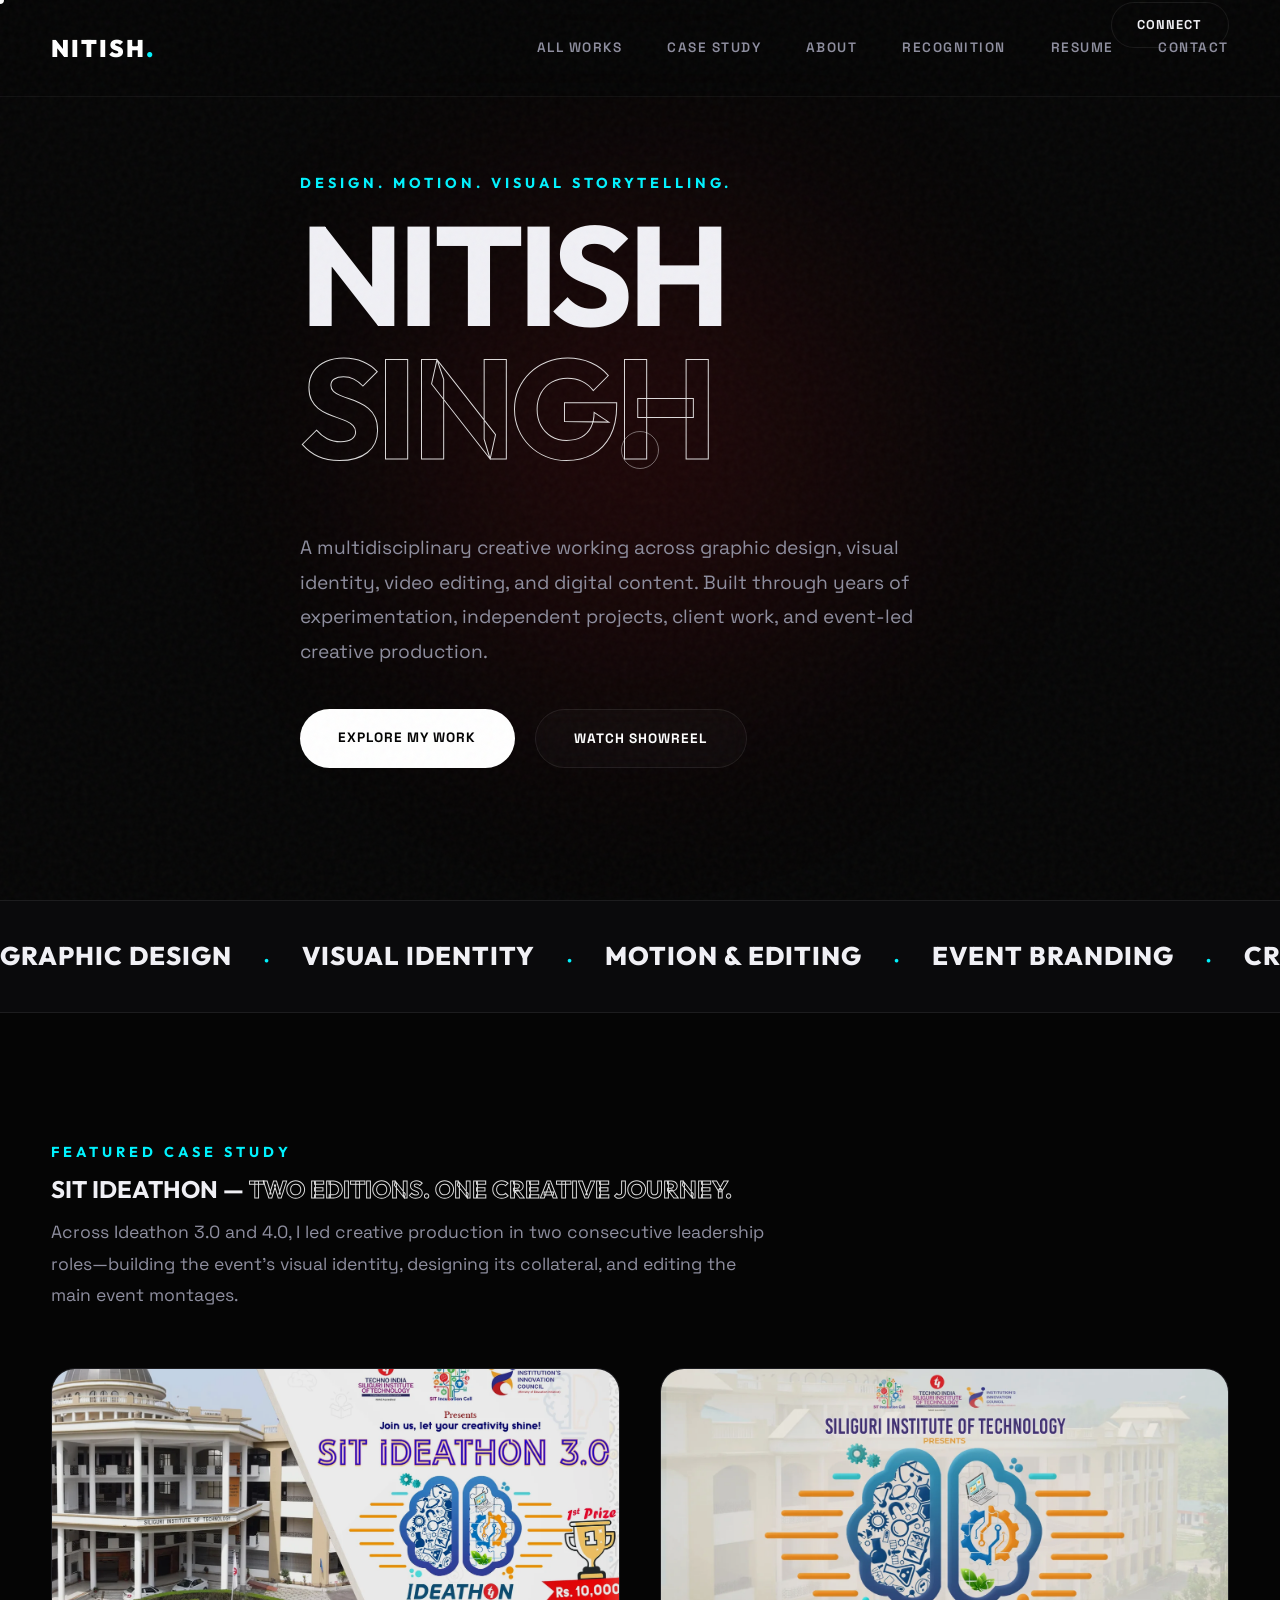
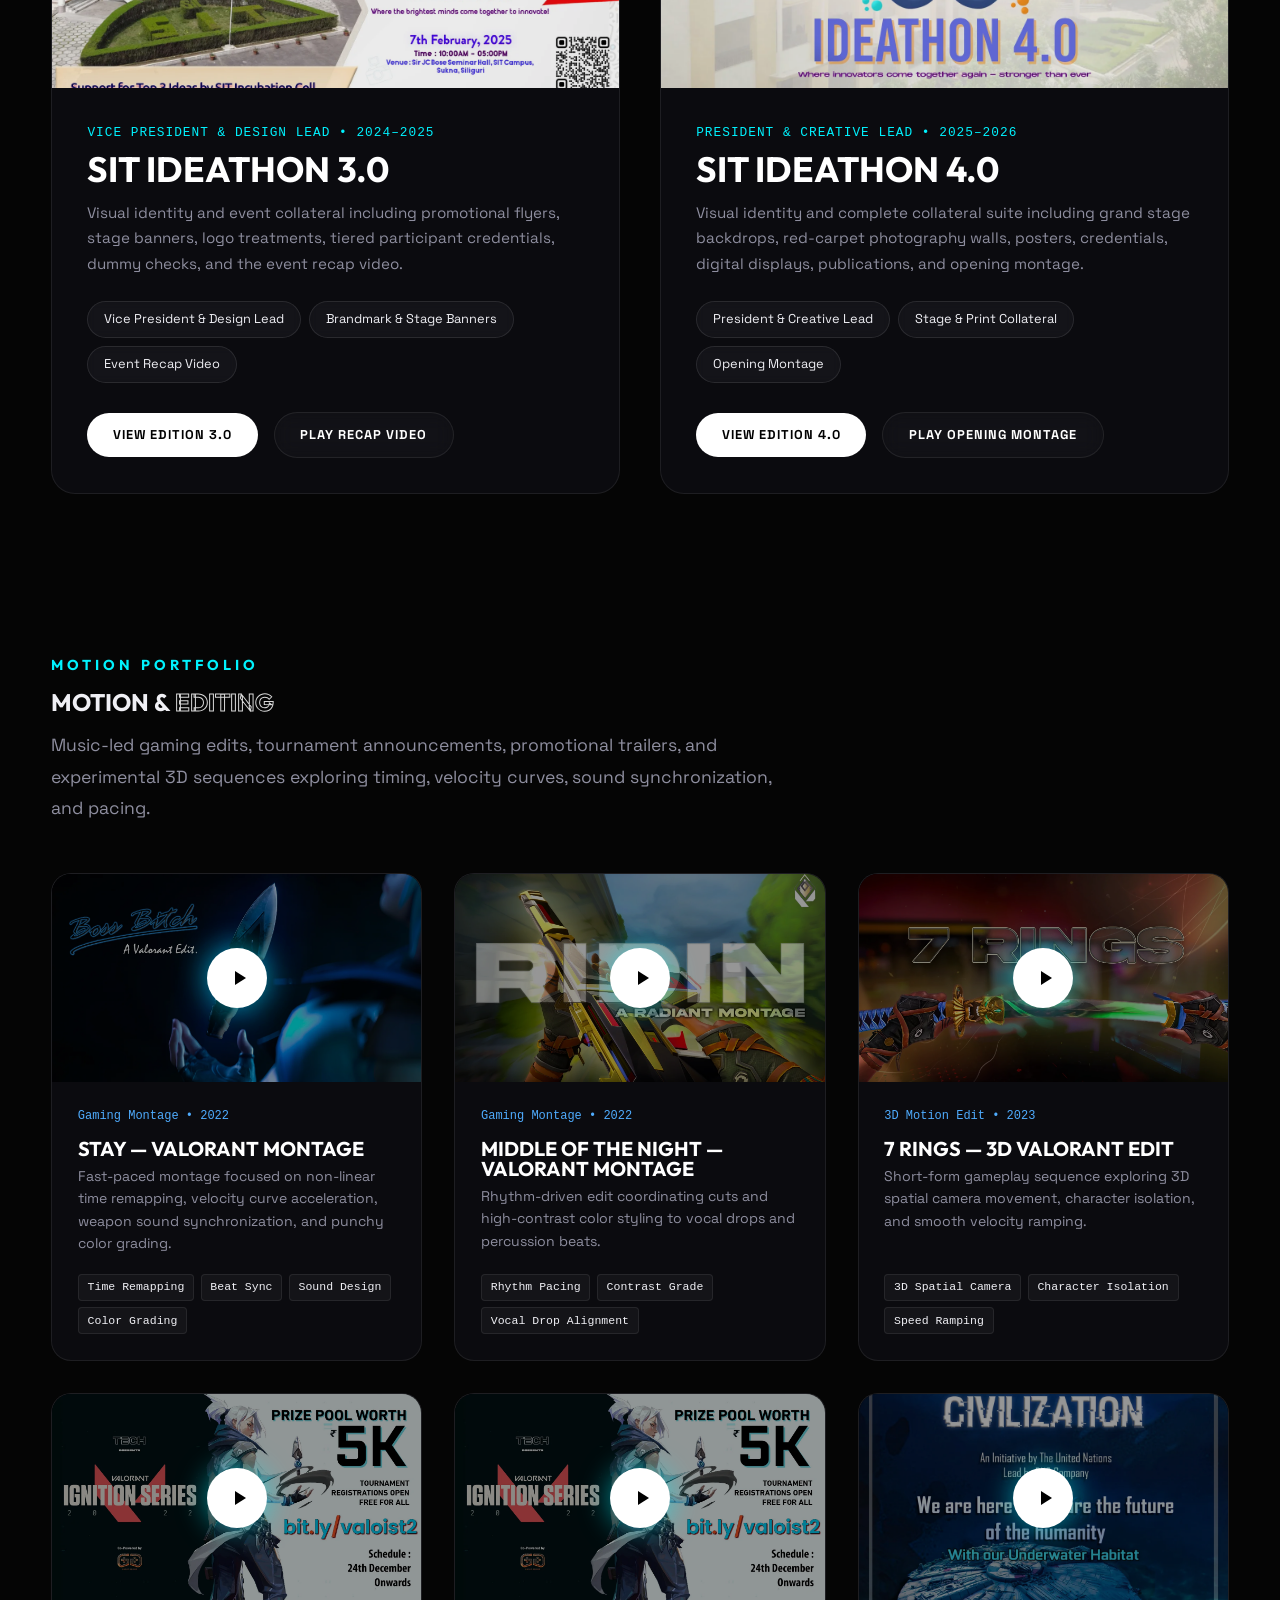
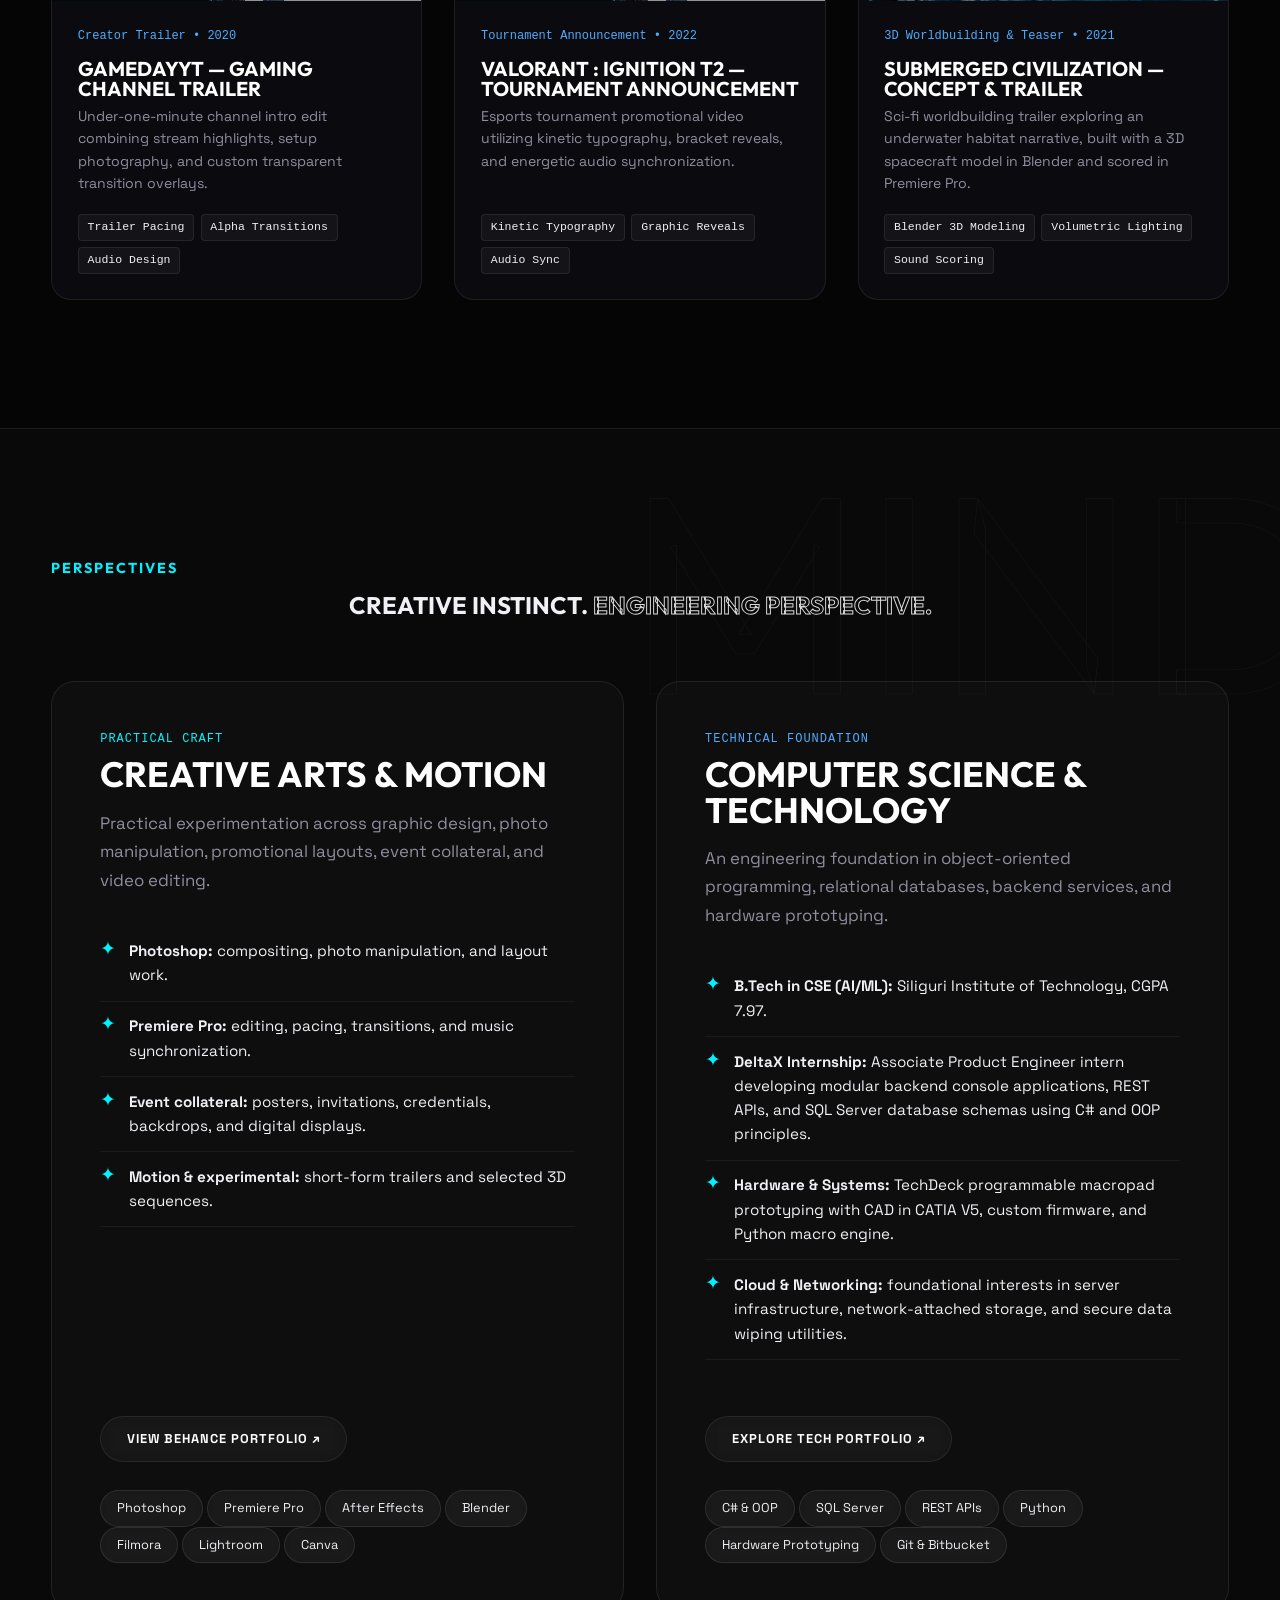
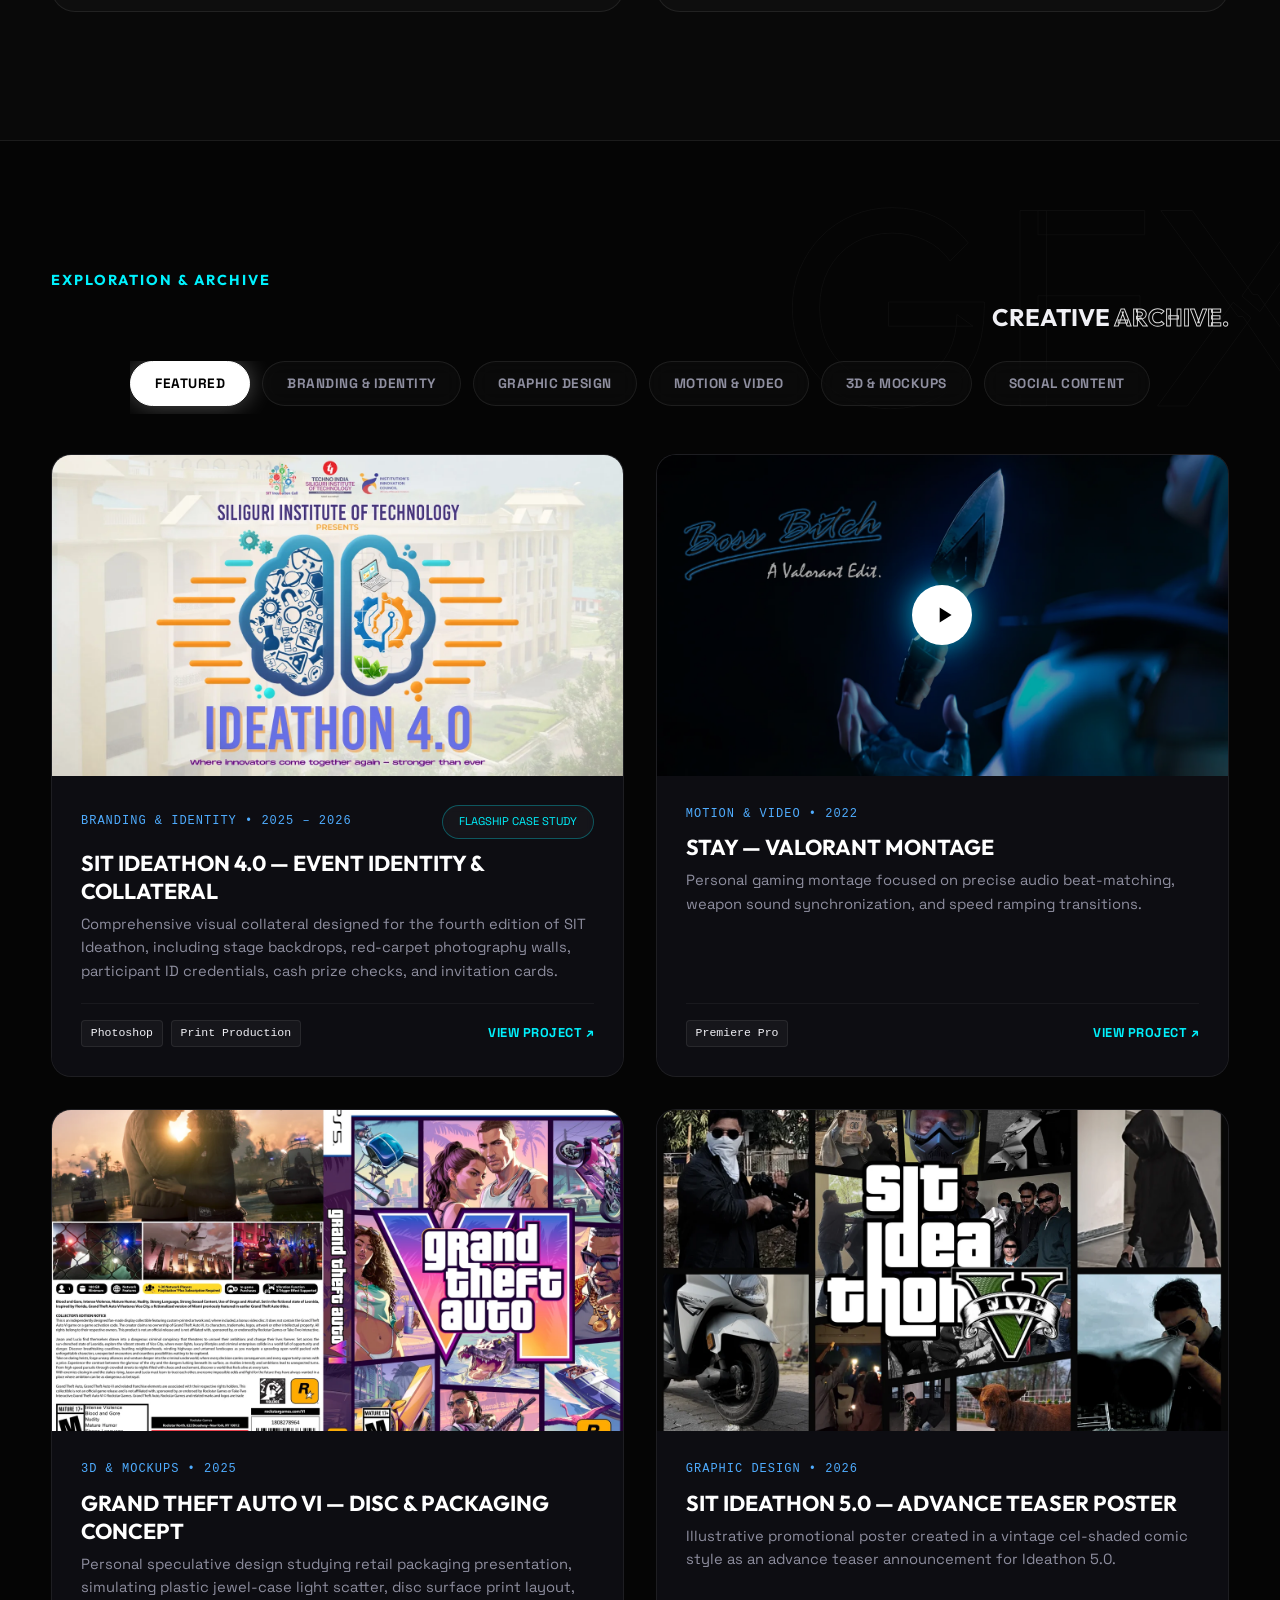
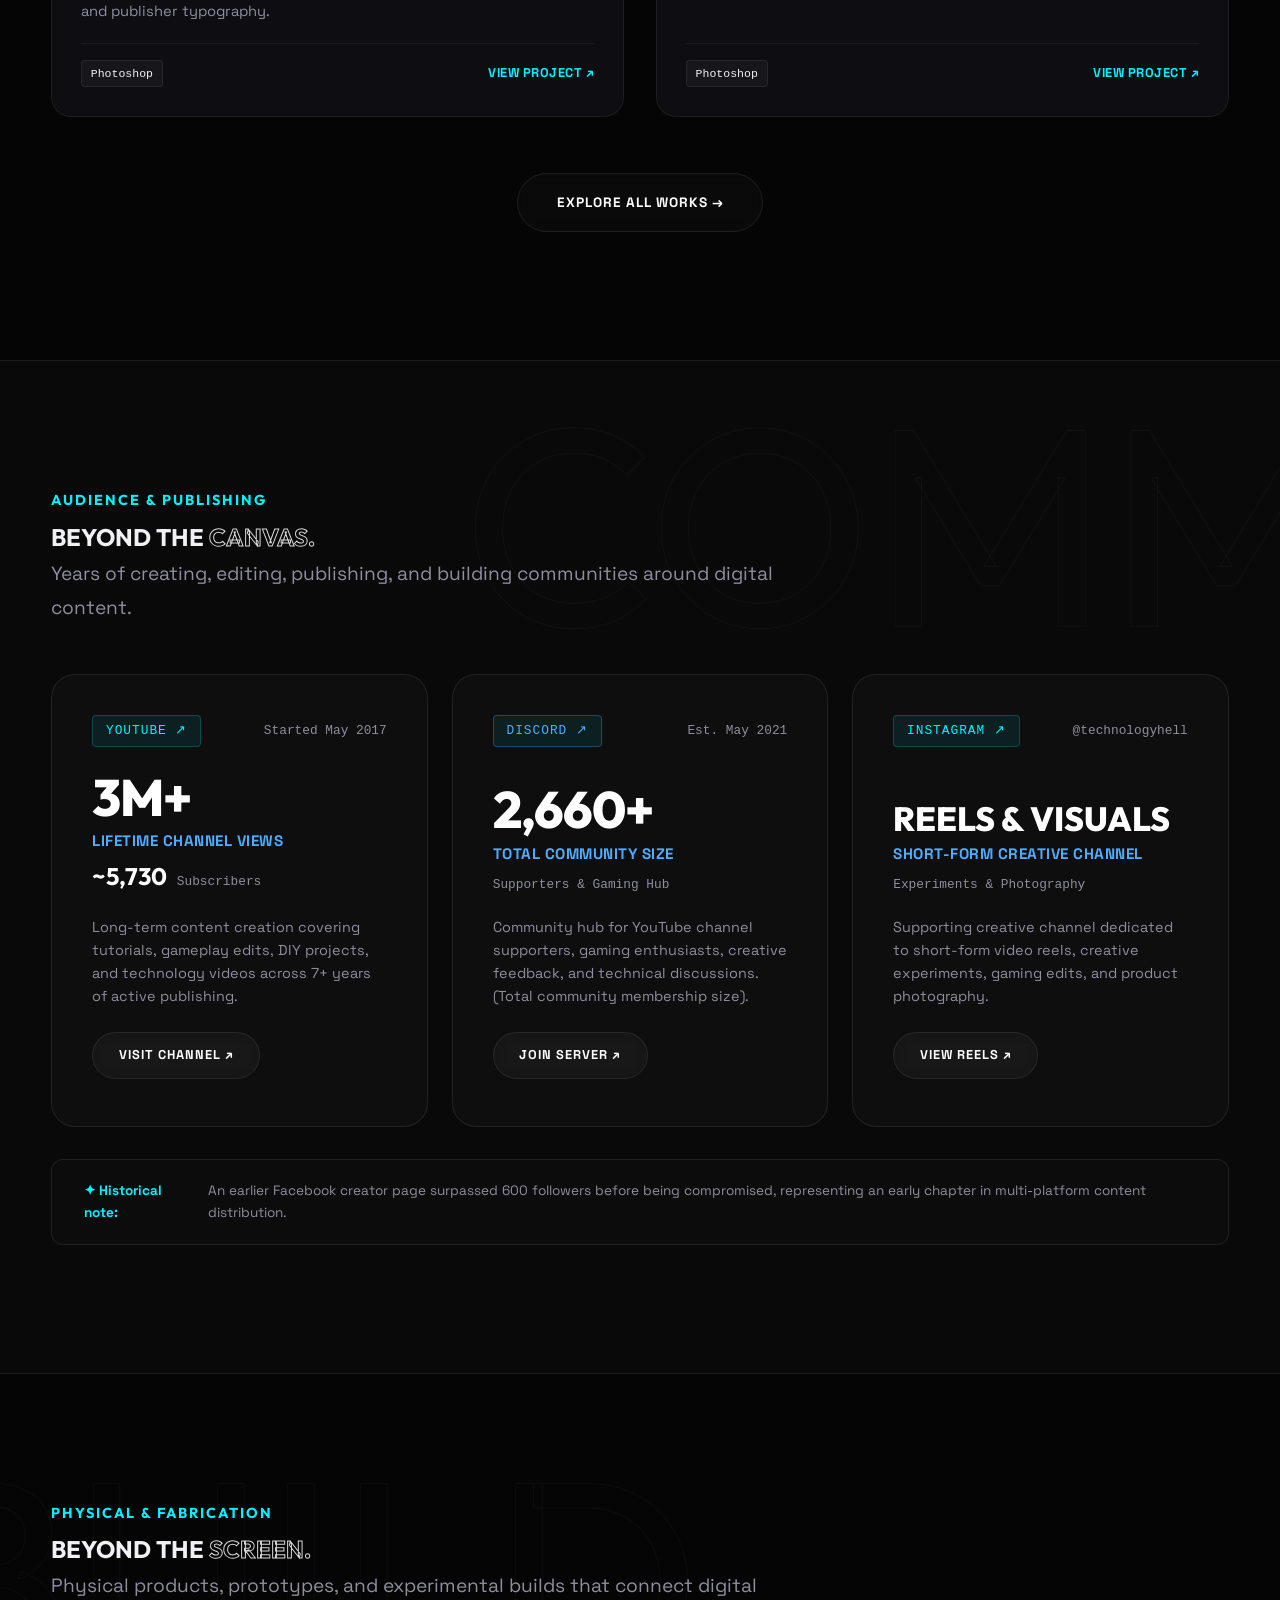
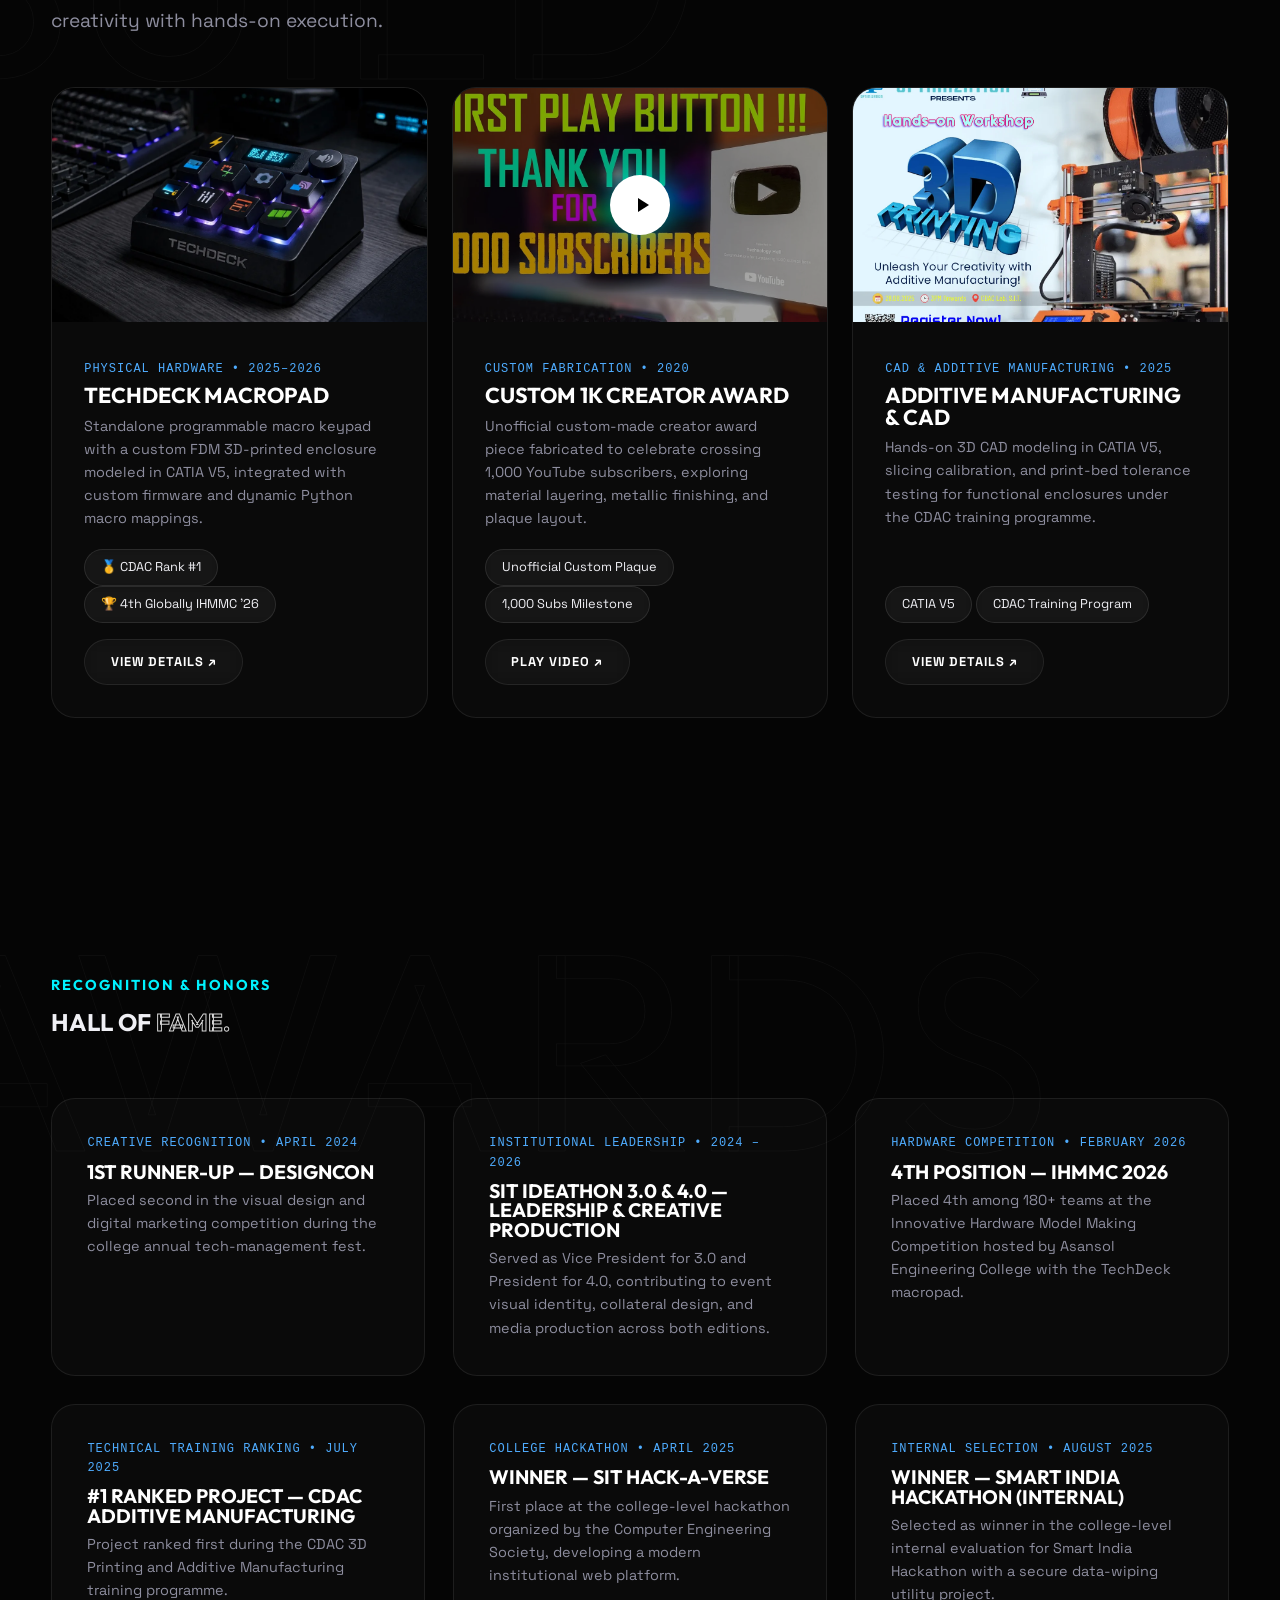
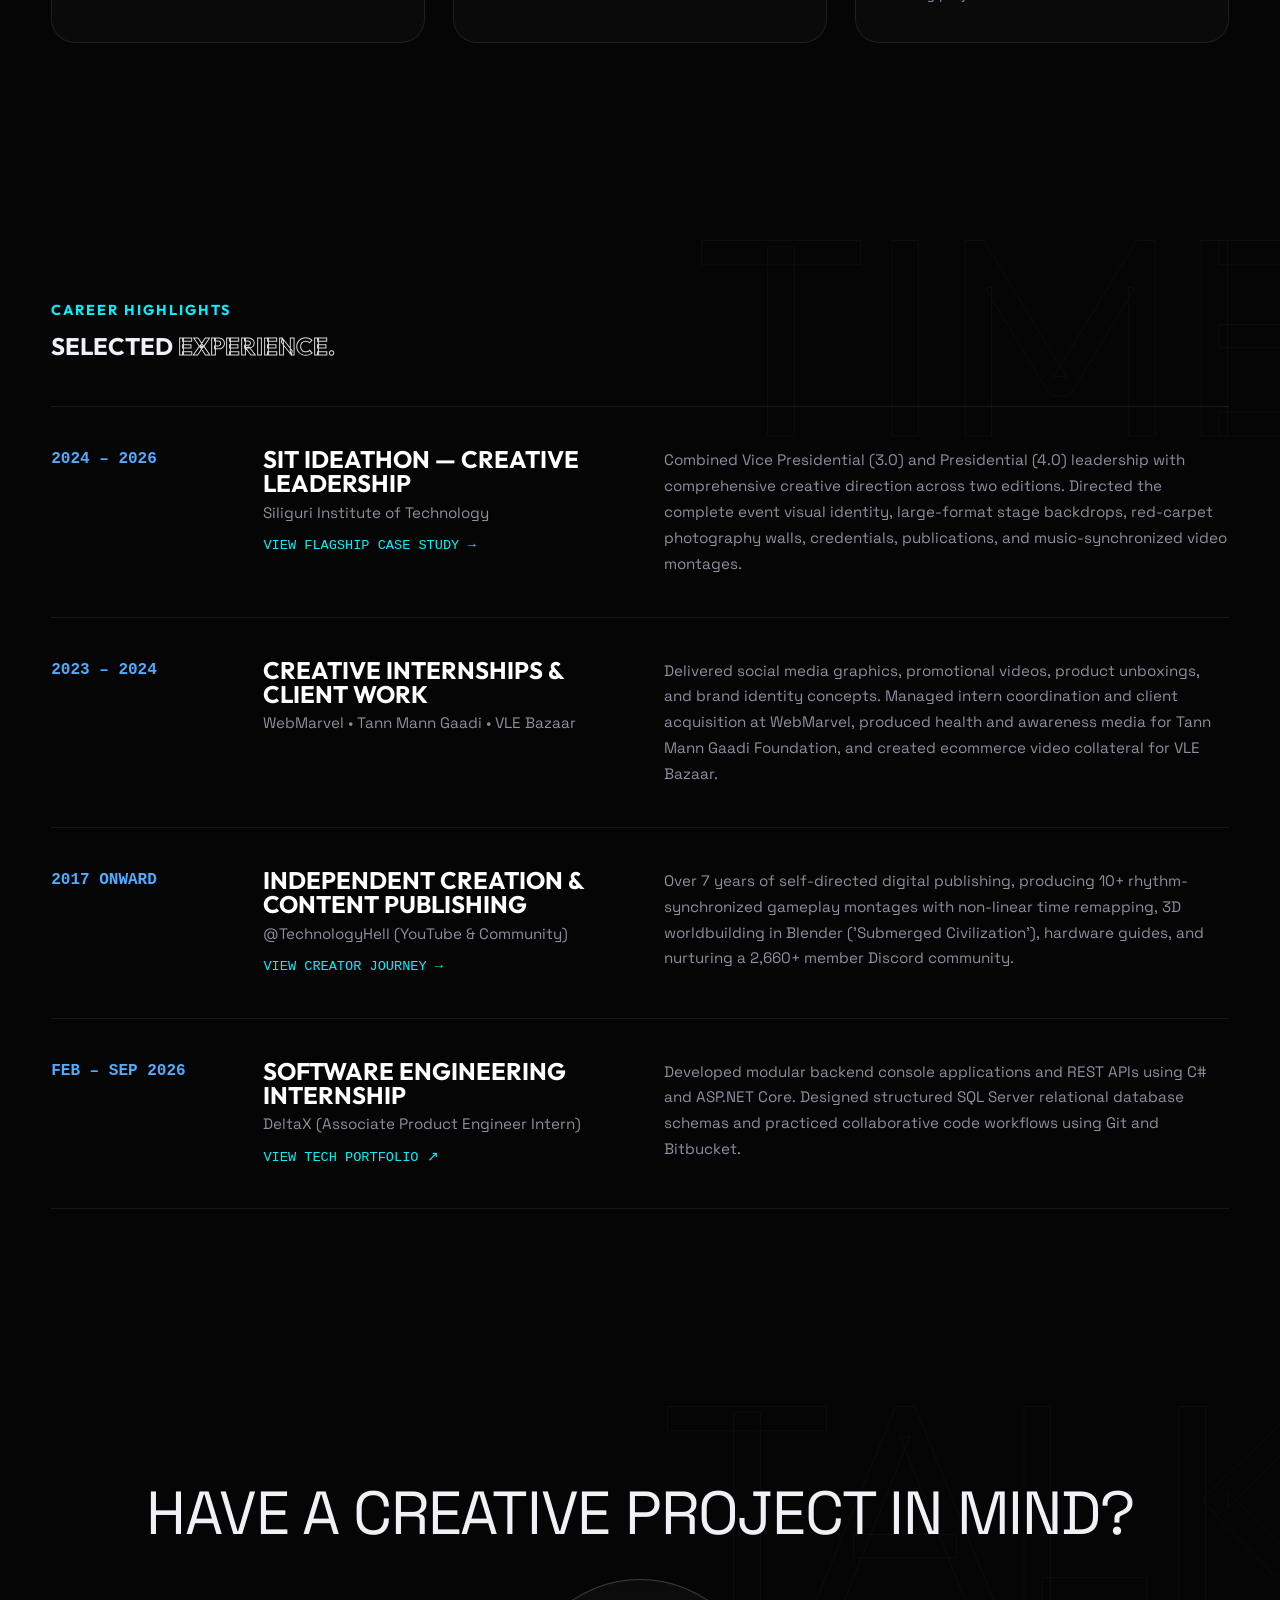
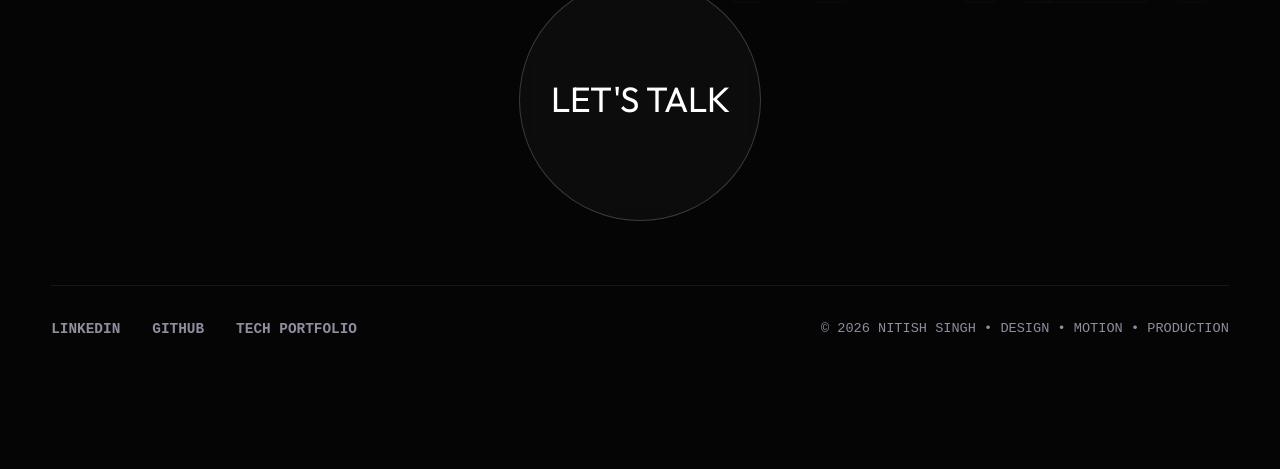
==== index.html @ 94b63912 "Revision 3.2" ====
<!DOCTYPE html>
<html lang="en">

<head>
    <meta charset="UTF-8">
    <meta name="viewport" content="width=device-width, initial-scale=1.0">
    <title>Nitish Singh | Creative Designer & Motion Artist</title>

    <!-- Favicon -->
    <link rel="icon" type="image/svg+xml" href="data:image/svg+xml,<svg xmlns='http://www.w3.org/2000/svg' viewBox='0 0 100 100'><rect width='100' height='100' rx='20' fill='%23050505'/><path d='M30 70V30L55 55V30H70V70L45 45V70H30Z' fill='%2300f2fe'/></svg>">
    <meta name="description" content="Portfolio of Nitish Singh — A multidisciplinary creative working across graphic design, visual identity, motion and video editing, with a background in Computer Science & AI/ML.">

    <!-- Google Fonts: Outfit & Space Grotesk -->
    <link rel="preconnect" href="https://fonts.googleapis.com">
    <link rel="preconnect" href="https://fonts.gstatic.com" crossorigin>
    <link href="https://fonts.googleapis.com/css2?family=Outfit:wght@300;400;600;800;900&family=Space+Grotesk:wght@500;700&display=swap" rel="stylesheet">

    <!-- Main Stylesheet -->
    <link rel="stylesheet" href="style.css">
</head>

<body>

    <!-- Dynamic Background Glow & Custom Cursor -->
    <div id="bg-glow"></div>
    <div id="cursor"></div>
    <div id="cursor-follower"></div>

    <!-- Navigation (5 Core Destinations) -->
    <header class="navbar">
        <div class="nav-container">
            <a href="index.html" class="logo magnetic" data-magnetic-strength="10">NITISH<span class="dot">.</span></a>
            
            <nav class="desktop-nav">
                <ul class="nav-links">
                    <li><a href="works.html" class="hover-blur nav-item">All Works</a></li>
                    <li><a href="#work" class="hover-blur nav-item" data-section="work">Case Study</a></li>
                    <li><a href="#about" class="hover-blur nav-item" data-section="about">About</a></li>
                    <li><a href="#recognition" class="hover-blur nav-item" data-section="recognition">Recognition</a></li>
                    <li><a href="assets/Nitish_Singh_Creative_Resume.pdf" target="_blank" class="hover-blur nav-item">Resume</a></li>
                    <li><a href="#contact" class="hover-blur nav-item" data-section="contact">Contact</a></li>
                </ul>
            </nav>

            <!-- Mobile Navigation Toggle -->
            <button id="mobileNavToggle" class="mobile-nav-toggle" aria-label="Toggle navigation menu">
                <span>MENU</span>
            </button>

            <!-- Draggable fixed action button -->
            <a href="mailto:nitishsinghslg@gmail.com" id="draggable-btn" class="btn magnetic sm" data-magnetic-strength="20">
                <span class="btn-text">CONNECT</span>
            </a>
        </div>
    </header>

    <!-- Mobile Menu Drawer Overlay -->
    <div id="mobileMenu" class="mobile-menu-drawer">
        <button id="mobileMenuClose" class="mobile-menu-close" aria-label="Close menu">&times;</button>
        <a href="works.html">All Works</a>
        <a href="#work">Case Study</a>
        <a href="#about">About</a>
        <a href="#recognition">Recognition</a>
        <a href="assets/Nitish_Singh_Creative_Resume.pdf" target="_blank">Resume ↗</a>
        <a href="#contact">Contact</a>
    </div>

    <main>
        <!-- Hero Section (Centered Desktop Composition & Warm Reddish Atmosphere) -->
        <section class="hero" id="hero">
            <div class="container hero-layout">
                <div class="hero-text-block">
                    <div class="reveal-mask">
                        <p class="greeting reveal-line delay-1">DESIGN. MOTION. VISUAL STORYTELLING.</p>
                    </div>
                    <div class="reveal-mask">
                        <h1 class="hero-title reveal-line delay-2">NITISH</h1>
                    </div>
                    <div class="reveal-mask">
                        <h1 class="hero-title outline reveal-line delay-3">SINGH</h1>
                    </div>

                    <div class="reveal-mask mt-2">
                        <p class="hero-desc reveal-line delay-4">
                            A multidisciplinary creative working across graphic design, visual identity, video editing, and digital content. 
                            Built through years of experimentation, independent projects, client work, and event-led creative production.
                        </p>
                    </div>

                    <div class="cta-wrapper reveal-up delay-5">
                        <a href="works.html" class="btn primary magnetic" data-magnetic-strength="25">
                            <span class="btn-text">EXPLORE MY WORK</span>
                        </a>
                        <a href="#motion" class="btn secondary magnetic" data-magnetic-strength="20">
                            <span class="btn-text">WATCH SHOWREEL</span>
                        </a>
                    </div>
                </div>
            </div>
        </section>

        <!-- Scrolling Ticker (Compact Identity Phrases) -->
        <section class="ticker" aria-hidden="true">
            <div class="ticker-wrapper">
                <div class="ticker-content">
                    <span>GRAPHIC DESIGN</span> <span class="bullet">•</span>
                    <span>VISUAL IDENTITY</span> <span class="bullet">•</span>
                    <span>MOTION & EDITING</span> <span class="bullet">•</span>
                    <span>EVENT BRANDING</span> <span class="bullet">•</span>
                    <span>CREATIVE PRODUCTION</span> <span class="bullet">•</span>
                    <span>INDEPENDENT CREATOR SINCE 2017</span> <span class="bullet">•</span>
                    <span>SIT IDEATHON 3.0 & 4.0</span> <span class="bullet">•</span>
                    <span>DIGITAL + PHYSICAL MAKING</span> <span class="bullet">•</span>

                    <!-- Seamless single repeat for marquee loop -->
                    <span>GRAPHIC DESIGN</span> <span class="bullet">•</span>
                    <span>VISUAL IDENTITY</span> <span class="bullet">•</span>
                    <span>MOTION & EDITING</span> <span class="bullet">•</span>
                    <span>EVENT BRANDING</span> <span class="bullet">•</span>
                    <span>CREATIVE PRODUCTION</span> <span class="bullet">•</span>
                    <span>INDEPENDENT CREATOR SINCE 2017</span> <span class="bullet">•</span>
                    <span>SIT IDEATHON 3.0 & 4.0</span> <span class="bullet">•</span>
                    <span>DIGITAL + PHYSICAL MAKING</span> <span class="bullet">•</span>
                </div>
            </div>
        </section>

        <!-- Flagship Case Study: SIT Ideathon 3.0 & 4.0 -->
        <section class="padding-y" id="work">
            <div class="container">
                <div class="section-title reveal-mask">
                    <p class="greeting reveal-line delay-1">FEATURED CASE STUDY</p>
                    <h2 class="reveal-line">SIT IDEATHON — <span class="outline">Two Editions. One Creative Journey.</span></h2>
                    <p class="section-intro-text reveal-line delay-2">
                        Across Ideathon 3.0 and 4.0, I led creative production in two consecutive leadership roles—building the event's visual identity, designing its collateral, and editing the main event montages.
                    </p>
                </div>

                <!-- Two Edition Cards Side-by-Side on Desktop -->
                <div class="edition-cards-grid">
                    <!-- CARD A: SIT IDEATHON 3.0 -->
                    <div class="tilt-wrapper">
                        <div class="tilt-element glass-card edition-card">
                            <div class="glare"></div>
                            <div class="edition-card-media" onclick="openCaseStudy('idt3')">
                                <img src="assets/optimized/IDT/3/id3_banner.webp" alt="SIT Ideathon 3.0 Stage Banner" loading="lazy">
                            </div>
                            <div class="edition-card-body">
                                <div>
                                    <span class="edition-meta-tag">Vice President & Design Lead • 2024–2025</span>
                                    <h3 class="edition-title">SIT Ideathon 3.0</h3>
                                    <p class="edition-desc">
                                        Visual identity and event collateral including promotional flyers, stage banners, logo treatments, tiered participant credentials, dummy checks, and the event recap video.
                                    </p>
                                    <div class="edition-chips">
                                        <span class="chip">Vice President & Design Lead</span>
                                        <span class="chip">Brandmark & Stage Banners</span>
                                        <span class="chip">Event Recap Video</span>
                                    </div>
                                </div>
                                <div class="edition-actions">
                                    <button onclick="openCaseStudy('idt3')" class="btn primary sm magnetic" data-magnetic-strength="15">
                                        <span class="btn-text">VIEW EDITION 3.0</span>
                                    </button>
                                    <button onclick="openVideoModal('fYRBwF7v4Vk', 'SIT Ideathon 3.0 — Event Recap Montage', false)" class="btn secondary sm magnetic" data-magnetic-strength="15">
                                        <span class="btn-text">PLAY RECAP VIDEO</span>
                                    </button>
                                </div>
                            </div>
                        </div>
                    </div>

                    <!-- CARD B: SIT IDEATHON 4.0 -->
                    <div class="tilt-wrapper">
                        <div class="tilt-element glass-card edition-card">
                            <div class="glare"></div>
                            <div class="edition-card-media" onclick="openCaseStudy('idt4')">
                                <img src="assets/optimized/IDT/4/id4_backdropbanner.webp" alt="SIT Ideathon 4.0 Main Stage Backdrop" loading="lazy">
                            </div>
                            <div class="edition-card-body">
                                <div>
                                    <span class="edition-meta-tag">President & Creative Lead • 2025–2026</span>
                                    <h3 class="edition-title">SIT Ideathon 4.0</h3>
                                    <p class="edition-desc">
                                        Visual identity and complete collateral suite including grand stage backdrops, red-carpet photography walls, posters, credentials, digital displays, publications, and opening montage.
                                    </p>
                                    <div class="edition-chips">
                                        <span class="chip">President & Creative Lead</span>
                                        <span class="chip">Stage & Print Collateral</span>
                                        <span class="chip">Opening Montage</span>
                                    </div>
                                </div>
                                <div class="edition-actions">
                                    <button onclick="openCaseStudy('idt4')" class="btn primary sm magnetic" data-magnetic-strength="15">
                                        <span class="btn-text">VIEW EDITION 4.0</span>
                                    </button>
                                    <button onclick="openVideoModal('3i-MoULXUFg', 'SIT Ideathon 4.0 — Opening Montage', false)" class="btn secondary sm magnetic" data-magnetic-strength="15">
                                        <span class="btn-text">PLAY OPENING MONTAGE</span>
                                    </button>
                                </div>
                            </div>
                        </div>
                    </div>
                </div>
            </div>
        </section>

        <!-- Motion & Editing Section (Clean Unbroken 3-Column Grid) -->
        <section class="padding-y" id="motion" style="padding-top: 2rem;">
            <div class="container">
                <div class="section-title reveal-mask">
                    <p class="greeting reveal-line delay-1">MOTION PORTFOLIO</p>
                    <h2 class="reveal-line">MOTION & <span class="outline">EDITING</span></h2>
                    <p class="section-intro-text reveal-line delay-2">
                        Music-led gaming edits, tournament announcements, promotional trailers, and experimental 3D sequences exploring timing, velocity curves, sound synchronization, and pacing.
                    </p>
                </div>

                <!-- Unbroken 3-Column Grid populated dynamically with 6 cards -->
                <div class="motion-grid" id="motionGridContainer">
                    <!-- Populated dynamically via script.js from PORTFOLIO_DATA.motionWorks -->
                </div>
            </div>
        </section>

        <!-- Perspectives Section: Creative Arts & Computer Science (Equal Heights & Aligned Bottoms) -->
        <section class="padding-y" id="about" style="background: rgba(255, 255, 255, 0.015); border-top: 1px solid var(--glass-border); border-bottom: 1px solid var(--glass-border);">
            <div class="container relative">
                <div class="bg-letter outline">MIND</div>
                <div class="section-title reveal-mask text-center">
                    <p class="greeting reveal-line delay-1" style="color: var(--accent-cyan); letter-spacing: 2px;">PERSPECTIVES</p>
                    <h2 class="reveal-line">Creative instinct. <span class="outline">Engineering perspective.</span></h2>
                </div>

                <div class="dual-grid mt-4">
                    <!-- Creative Card -->
                    <div class="tilt-wrapper">
                        <div class="tilt-element glass-card dual-card">
                            <div class="glare"></div>
                            <div class="dual-card-body">
                                <span class="project-tag" style="color: var(--accent-cyan); margin-bottom: 0.5rem; display: block;">PRACTICAL CRAFT</span>
                                <h3>Creative Arts & Motion</h3>
                                <p class="lead">
                                    Practical experimentation across graphic design, photo manipulation, promotional layouts, event collateral, and video editing.
                                </p>
                                <ul class="dual-list">
                                    <li>
                                        <span class="bullet-dot">✦</span>
                                        <span><strong>Photoshop:</strong> compositing, photo manipulation, and layout work.</span>
                                    </li>
                                    <li>
                                        <span class="bullet-dot">✦</span>
                                        <span><strong>Premiere Pro:</strong> editing, pacing, transitions, and music synchronization.</span>
                                    </li>
                                    <li>
                                        <span class="bullet-dot">✦</span>
                                        <span><strong>Event collateral:</strong> posters, invitations, credentials, backdrops, and digital displays.</span>
                                    </li>
                                    <li>
                                        <span class="bullet-dot">✦</span>
                                        <span><strong>Motion & experimental:</strong> short-form trailers and selected 3D sequences.</span>
                                    </li>
                                </ul>
                            </div>
                            <div class="dual-card-footer">
                                <div style="margin-bottom: 1.25rem;">
                                    <a id="behanceProfileLink" href="https://www.behance.net/technologyhell" target="_blank" class="btn sm secondary magnetic" data-magnetic-strength="15">
                                        <span class="btn-text">VIEW BEHANCE PORTFOLIO ↗</span>
                                    </a>
                                </div>
                                <div class="stack-icons">
                                    <span class="chip">Photoshop</span>
                                    <span class="chip">Premiere Pro</span>
                                    <span class="chip">After Effects</span>
                                    <span class="chip">Blender</span>
                                    <span class="chip">Filmora</span>
                                    <span class="chip">Lightroom</span>
                                    <span class="chip">Canva</span>
                                </div>
                            </div>
                        </div>
                    </div>

                    <!-- Technical Card (Backend, Systems, OOP & Hardware Focus) -->
                    <div class="tilt-wrapper">
                        <div class="tilt-element glass-card dual-card">
                            <div class="glare"></div>
                            <div class="dual-card-body">
                                <span class="project-tag" style="color: var(--accent-indigo); margin-bottom: 0.5rem; display: block;">TECHNICAL FOUNDATION</span>
                                <h3>Computer Science & Technology</h3>
                                <p class="lead">
                                    An engineering foundation in object-oriented programming, relational databases, backend services, and hardware prototyping.
                                </p>
                                <ul class="dual-list">
                                    <li>
                                        <span class="bullet-dot">✦</span>
                                        <span><strong>B.Tech in CSE (AI/ML):</strong> Siliguri Institute of Technology, CGPA 7.97.</span>
                                    </li>
                                    <li>
                                        <span class="bullet-dot">✦</span>
                                        <span><strong>DeltaX Internship:</strong> Associate Product Engineer intern developing modular backend console applications, REST APIs, and SQL Server database schemas using C# and OOP principles.</span>
                                    </li>
                                    <li>
                                        <span class="bullet-dot">✦</span>
                                        <span><strong>Hardware & Systems:</strong> TechDeck programmable macropad prototyping with CAD in CATIA V5, custom firmware, and Python macro engine.</span>
                                    </li>
                                    <li>
                                        <span class="bullet-dot">✦</span>
                                        <span><strong>Cloud & Networking:</strong> foundational interests in server infrastructure, network-attached storage, and secure data wiping utilities.</span>
                                    </li>
                                </ul>
                            </div>
                            <div class="dual-card-footer">
                                <div style="margin-bottom: 1.25rem;">
                                    <a href="https://nitish.technologyhell.in/" target="_blank" class="btn sm secondary magnetic" data-magnetic-strength="15">
                                        <span class="btn-text">EXPLORE TECH PORTFOLIO ↗</span>
                                    </a>
                                </div>
                                <div class="stack-icons">
                                    <span class="chip">C# & OOP</span>
                                    <span class="chip">SQL Server</span>
                                    <span class="chip">REST APIs</span>
                                    <span class="chip">Python</span>
                                    <span class="chip">Hardware Prototyping</span>
                                    <span class="chip">Git & Bitbucket</span>
                                </div>
                            </div>
                        </div>
                    </div>
                </div>
            </div>
        </section>

        <!-- Creative Archive (6 Primary Tabs ONLY; NO Search/Dropdown UI; 4-Card Preview with Dedicated Category Pages) -->
        <section class="grid-projects padding-y" id="archive">
            <div class="container relative">
                <div class="bg-letter outline">GFX</div>
                <div class="section-title reveal-mask text-right">
                    <p class="greeting reveal-line delay-1" style="color: var(--accent-cyan); letter-spacing: 2px;">EXPLORATION & ARCHIVE</p>
                    <h2 class="reveal-line">Creative <span class="outline">Archive.</span></h2>
                </div>

                <!-- Archive Controls: ONLY the 6 Primary Tabs -->
                <div class="archive-controls mt-2">
                    <div class="filter-bar-primary">
                        <button class="filter-pill active" data-category="featured">Featured</button>
                        <button class="filter-pill" data-category="branding">Branding & Identity</button>
                        <button class="filter-pill" data-category="graphics">Graphic Design</button>
                        <button class="filter-pill" data-category="motion">Motion & Video</button>
                        <button class="filter-pill" data-category="3d">3D & Mockups</button>
                        <button class="filter-pill" data-category="social">Social Content</button>
                    </div>
                </div>

                <!-- Bento Grid Container (Up to 4 curated cards) -->
                <div class="bento-grid" id="bentoGridContainer">
                    <!-- Populated dynamically via script.js -->
                </div>

                <!-- Bottom Explore Action Button (Opens Dedicated Category Route) -->
                <div class="archive-action-wrap">
                    <button id="archiveCategoryActionBtn" class="btn secondary magnetic" data-magnetic-strength="15">
                        <span class="btn-text" id="archiveActionBtnText">EXPLORE ALL WORKS →</span>
                    </button>
                </div>
            </div>
        </section>

        <!-- Beyond the Canvas: Creator Journey & Community Metrics (Clickable Platforms & Balanced Baselines) -->
        <section class="padding-y" id="creator-journey" style="background: rgba(255, 255, 255, 0.015); border-top: 1px solid var(--glass-border); border-bottom: 1px solid var(--glass-border);">
            <div class="container relative">
                <div class="bg-letter outline">COMM</div>
                <div class="section-title reveal-mask">
                    <p class="greeting reveal-line delay-1" style="color: var(--accent-cyan); letter-spacing: 2px;">AUDIENCE & PUBLISHING</p>
                    <h2 class="reveal-line">Beyond the <span class="outline">Canvas.</span></h2>
                    <p class="hero-desc reveal-line delay-2" style="max-width: 750px; margin-top: 0.5rem; color: var(--text-muted);">
                        Years of creating, editing, publishing, and building communities around digital content.
                    </p>
                </div>

                <div class="creator-stats-grid">
                    <!-- YouTube Card -->
                    <div class="tilt-wrapper">
                        <div class="tilt-element glass-card creator-card">
                            <div class="glare"></div>
                            <div>
                                <div class="creator-card-header">
                                    <a href="https://www.youtube.com/technologyhell" target="_blank" class="platform-tag" title="Visit YouTube Channel">YOUTUBE ↗</a>
                                    <span style="font-family: monospace; font-size: 0.8rem; color: var(--text-muted);">Started May 2017</span>
                                </div>
                                <div class="creator-metric-zone">
                                    <div class="stat-highlight">3M+</div>
                                    <div class="stat-sublabel">Lifetime Channel Views</div>
                                    <div style="display: flex; gap: 0.6rem; align-items: baseline; margin-top: 0.25rem;">
                                        <span style="font-family: var(--font-heading); font-size: 1.5rem; font-weight: 700; color: #fff;">~5,730</span>
                                        <span style="font-family: monospace; font-size: 0.8rem; color: var(--text-muted);">Subscribers</span>
                                    </div>
                                </div>
                            </div>
                            <p class="stat-desc">
                                Long-term content creation covering tutorials, gameplay edits, DIY projects, and technology videos across 7+ years of active publishing.
                            </p>
                            <div>
                                <a href="https://www.youtube.com/technologyhell" target="_blank" class="btn sm secondary magnetic" data-magnetic-strength="15">
                                    <span class="btn-text">VISIT CHANNEL ↗</span>
                                </a>
                            </div>
                        </div>
                    </div>

                    <!-- Discord Community Card -->
                    <div class="tilt-wrapper">
                        <div class="tilt-element glass-card creator-card">
                            <div class="glare"></div>
                            <div>
                                <div class="creator-card-header">
                                    <a href="https://discord.com/invite/6ME9TDt" target="_blank" class="platform-tag" style="color: var(--accent-indigo); border-color: rgba(79,172,254,0.3);" title="Join Discord Community">DISCORD ↗</a>
                                    <span style="font-family: monospace; font-size: 0.8rem; color: var(--text-muted);">Est. May 2021</span>
                                </div>
                                <div class="creator-metric-zone">
                                    <div class="stat-highlight">2,660+</div>
                                    <div class="stat-sublabel">Total Community Size</div>
                                    <div style="margin-top: 0.25rem;">
                                        <span style="font-family: monospace; font-size: 0.8rem; color: var(--text-muted);">Supporters & Gaming Hub</span>
                                    </div>
                                </div>
                            </div>
                            <p class="stat-desc">
                                Community hub for YouTube channel supporters, gaming enthusiasts, creative feedback, and technical discussions. (Total community membership size).
                            </p>
                            <div>
                                <a href="https://discord.com/invite/6ME9TDt" target="_blank" class="btn sm secondary magnetic" data-magnetic-strength="15">
                                    <span class="btn-text">JOIN SERVER ↗</span>
                                </a>
                            </div>
                        </div>
                    </div>

                    <!-- Instagram Card (No Prominent Follower Count Displayed) -->
                    <div class="tilt-wrapper">
                        <div class="tilt-element glass-card creator-card">
                            <div class="glare"></div>
                            <div>
                                <div class="creator-card-header">
                                    <a href="https://www.instagram.com/technologyhell/" target="_blank" class="platform-tag" title="Visit Instagram Profile">INSTAGRAM ↗</a>
                                    <span style="font-family: monospace; font-size: 0.8rem; color: var(--text-muted);">@technologyhell</span>
                                </div>
                                <div class="creator-metric-zone">
                                    <div class="stat-highlight" style="font-size: 2.1rem; letter-spacing: 0;">REELS &amp; VISUALS</div>
                                    <div class="stat-sublabel">Short-Form Creative Channel</div>
                                    <div style="margin-top: 0.25rem;">
                                        <span style="font-family: monospace; font-size: 0.8rem; color: var(--text-muted);">Experiments &amp; Photography</span>
                                    </div>
                                </div>
                            </div>
                            <p class="stat-desc">
                                Supporting creative channel dedicated to short-form video reels, creative experiments, gaming edits, and product photography.
                            </p>
                            <div>
                                <a href="https://www.instagram.com/technologyhell/" target="_blank" class="btn sm secondary magnetic" data-magnetic-strength="15">
                                    <span class="btn-text">VIEW REELS ↗</span>
                                </a>
                            </div>
                        </div>
                    </div>
                </div>

                <!-- Historical Note -->
                <div class="creator-footnote">
                    <span style="color: var(--accent-cyan); font-weight: bold;">✦ Historical note:</span>
                    <span>An earlier Facebook creator page surpassed 600 followers before being compromised, representing an early chapter in multi-platform content distribution.</span>
                </div>
            </div>
        </section>

        <!-- Beyond the Screen: Physical Products & Prototyping (Equal Heights) -->
        <section class="padding-y" id="physical-creations">
            <div class="container relative">
                <div class="bg-letter left outline">BUILD</div>
                <div class="section-title reveal-mask">
                    <p class="greeting reveal-line delay-1" style="color: var(--accent-cyan); letter-spacing: 2px;">PHYSICAL & FABRICATION</p>
                    <h2 class="reveal-line">Beyond the <span class="outline">Screen.</span></h2>
                    <p class="hero-desc reveal-line delay-2" style="max-width: 750px; margin-top: 0.5rem; color: var(--text-muted);">
                        Physical products, prototypes, and experimental builds that connect digital creativity with hands-on execution.
                    </p>
                </div>

                <div class="physical-grid">
                    <!-- Project 1: TechDeck Macropad -->
                    <div class="tilt-wrapper">
                        <div class="tilt-element glass-card physical-card">
                            <div class="glare"></div>
                            <div class="physical-img-wrap" onclick="openProjectLightbox('techdeck-hardware')">
                                <img src="assets/optimized/techdeck_physical.webp" alt="TechDeck Macropad" class="physical-img" loading="lazy">
                            </div>
                            <div class="physical-body">
                                <div class="physical-info">
                                    <span class="project-tag" style="margin-bottom: 0.4rem; display: inline-block;">Physical Hardware • 2025–2026</span>
                                    <h4>TechDeck Macropad</h4>
                                    <p>Standalone programmable macro keypad with a custom FDM 3D-printed enclosure modeled in CATIA V5, integrated with custom firmware and dynamic Python macro mappings.</p>
                                </div>
                                <div class="physical-bottom">
                                    <div class="stack-icons" style="margin-bottom: 1rem;">
                                        <span class="chip">🥇 CDAC Rank #1</span>
                                        <span class="chip">🏆 4th Globally IHMMC '26</span>
                                    </div>
                                    <button onclick="openProjectLightbox('techdeck-hardware')" class="btn sm secondary magnetic" data-magnetic-strength="15">
                                        <span class="btn-text">VIEW DETAILS ↗</span>
                                    </button>
                                </div>
                            </div>
                        </div>
                    </div>

                    <!-- Project 2: Custom Play Button -->
                    <div class="tilt-wrapper">
                        <div class="tilt-element glass-card physical-card">
                            <div class="glare"></div>
                            <div class="physical-img-wrap" onclick="openVideoModal('n7gZTElnXp0', 'Custom 1K Subscriber Creator Award (Unofficial Milestone Piece)', false)">
                                <img src="assets/optimized/play_button_custom.webp" alt="Custom 1K Creator Award" class="physical-img" loading="lazy">
                                <div class="video-play-badge">
                                    <div class="video-play-btn">
                                        <svg viewBox="0 0 24 24" width="24" height="24" fill="currentColor" style="transform: translateX(2px);"><path d="M8 5v14l11-7z"/></svg>
                                    </div>
                                </div>
                            </div>
                            <div class="physical-body">
                                <div class="physical-info">
                                    <span class="project-tag" style="margin-bottom: 0.4rem; display: inline-block;">Custom Fabrication • 2020</span>
                                    <h4>Custom 1K Creator Award</h4>
                                    <p>Unofficial custom-made creator award piece fabricated to celebrate crossing 1,000 YouTube subscribers, exploring material layering, metallic finishing, and plaque layout.</p>
                                </div>
                                <div class="physical-bottom">
                                    <div class="stack-icons" style="margin-bottom: 1rem;">
                                        <span class="chip">Unofficial Custom Plaque</span>
                                        <span class="chip">1,000 Subs Milestone</span>
                                    </div>
                                    <button onclick="openVideoModal('n7gZTElnXp0', 'Custom 1K Subscriber Creator Award (Unofficial Milestone Piece)', false)" class="btn sm secondary magnetic" data-magnetic-strength="15">
                                        <span class="btn-text">PLAY VIDEO ↗</span>
                                    </button>
                                </div>
                            </div>
                        </div>
                    </div>

                    <!-- Project 3: 3D Printing & Additive Manufacturing -->
                    <div class="tilt-wrapper">
                        <div class="tilt-element glass-card physical-card">
                            <div class="glare"></div>
                            <div class="physical-img-wrap" onclick="openProjectLightbox('3d-printing-prototyping')">
                                <img src="assets/optimized/Posters/3dprintingWorkshopPoster.webp" alt="Additive Manufacturing & Structural CAD" class="physical-img" loading="lazy">
                            </div>
                            <div class="physical-body">
                                <div class="physical-info">
                                    <span class="project-tag" style="margin-bottom: 0.4rem; display: inline-block;">CAD & Additive Manufacturing • 2025</span>
                                    <h4>Additive Manufacturing & CAD</h4>
                                    <p>Hands-on 3D CAD modeling in CATIA V5, slicing calibration, and print-bed tolerance testing for functional enclosures under the CDAC training programme.</p>
                                </div>
                                <div class="physical-bottom">
                                    <div class="stack-icons" style="margin-bottom: 1rem;">
                                        <span class="chip">CATIA V5</span>
                                        <span class="chip">CDAC Training Program</span>
                                    </div>
                                    <button onclick="openProjectLightbox('3d-printing-prototyping')" class="btn sm secondary magnetic" data-magnetic-strength="15">
                                        <span class="btn-text">VIEW DETAILS ↗</span>
                                    </button>
                                </div>
                            </div>
                        </div>
                    </div>
                </div>
            </div>
        </section>

        <!-- Recognition / Hall of Fame (Balanced Card Text Density) -->
        <section class="achievements-section padding-y" id="recognition">
            <div class="container relative">
                <div class="bg-letter left outline">AWARDS</div>
                <div class="section-title reveal-mask">
                    <p class="greeting reveal-line delay-1" style="color: var(--accent-cyan); letter-spacing: 2px;">RECOGNITION & HONORS</p>
                    <h2 class="reveal-line">Hall of <span class="outline">Fame.</span></h2>
                </div>

                <div class="achievements-grid mt-4">
                    <!-- 1. DesignCon 1st Runner-up -->
                    <div class="tilt-wrapper">
                        <div class="tilt-element glass-card achievement-card">
                            <div class="glare"></div>
                            <span class="project-tag" style="margin-bottom: 0.5rem; display: block;">Creative Recognition • April 2024</span>
                            <h4>1st Runner-up — DesignCon</h4>
                            <p class="description">
                                Placed second in the visual design and digital marketing competition during the college annual tech-management fest.
                            </p>
                        </div>
                    </div>

                    <!-- 2. SIT Ideathon Leadership & Creative Production (Shortened & Balanced) -->
                    <div class="tilt-wrapper">
                        <div class="tilt-element glass-card achievement-card">
                            <div class="glare"></div>
                            <span class="project-tag" style="margin-bottom: 0.5rem; display: block;">Institutional Leadership • 2024 – 2026</span>
                            <h4>SIT Ideathon 3.0 & 4.0 — Leadership & Creative Production</h4>
                            <p class="description">
                                Served as Vice President for 3.0 and President for 4.0, contributing to event visual identity, collateral design, and media production across both editions.
                            </p>
                        </div>
                    </div>

                    <!-- 3. IHMMC 2026 4th Position -->
                    <div class="tilt-wrapper">
                        <div class="tilt-element glass-card achievement-card">
                            <div class="glare"></div>
                            <span class="project-tag" style="margin-bottom: 0.5rem; display: block;">Hardware Competition • February 2026</span>
                            <h4>4th Position — IHMMC 2026</h4>
                            <p class="description">
                                Placed 4th among 180+ teams at the Innovative Hardware Model Making Competition hosted by Asansol Engineering College with the TechDeck macropad.
                            </p>
                        </div>
                    </div>

                    <!-- 4. CDAC Additive Manufacturing #1 Ranked Project -->
                    <div class="tilt-wrapper">
                        <div class="tilt-element glass-card achievement-card">
                            <div class="glare"></div>
                            <span class="project-tag" style="margin-bottom: 0.5rem; display: block;">Technical Training Ranking • July 2025</span>
                            <h4>#1 Ranked Project — CDAC Additive Manufacturing</h4>
                            <p class="description">
                                Project ranked first during the CDAC 3D Printing and Additive Manufacturing training programme.
                            </p>
                        </div>
                    </div>

                    <!-- 5. SIT Hack-A-Verse Winner -->
                    <div class="tilt-wrapper">
                        <div class="tilt-element glass-card achievement-card">
                            <div class="glare"></div>
                            <span class="project-tag" style="margin-bottom: 0.5rem; display: block;">College Hackathon • April 2025</span>
                            <h4>Winner — SIT Hack-A-Verse</h4>
                            <p class="description">
                                First place at the college-level hackathon organized by the Computer Engineering Society, developing a modern institutional web platform.
                            </p>
                        </div>
                    </div>

                    <!-- 6. Smart India Hackathon Internal Winner -->
                    <div class="tilt-wrapper">
                        <div class="tilt-element glass-card achievement-card">
                            <div class="glare"></div>
                            <span class="project-tag" style="margin-bottom: 0.5rem; display: block;">Internal Selection • August 2025</span>
                            <h4>Winner — Smart India Hackathon (Internal)</h4>
                            <p class="description">
                                Selected as winner in the college-level internal evaluation for Smart India Hackathon with a secure data-wiping utility project.
                            </p>
                        </div>
                    </div>
                </div>
            </div>
        </section>

        <!-- Selected Experience (Concise, Value-Focused Professional Highlights) -->
        <section class="experience padding-y" id="experience">
            <div class="container relative">
                <div class="bg-letter outline">TIME</div>
                <div class="section-title reveal-mask">
                    <p class="greeting reveal-line delay-1" style="color: var(--accent-cyan); letter-spacing: 2px;">CAREER HIGHLIGHTS</p>
                    <h2 class="reveal-line">Selected <span class="outline">Experience.</span></h2>
                </div>

                <div class="timeline-container">
                    <!-- Entry A: SIT Ideathon Creative Leadership -->
                    <div class="timeline-row">
                        <div class="time">2024 – 2026</div>
                        <div class="role-group">
                            <h4>SIT Ideathon — Creative Leadership</h4>
                            <span class="company">Siliguri Institute of Technology</span>
                            <div>
                                <a href="#work" class="timeline-link">VIEW FLAGSHIP CASE STUDY →</a>
                            </div>
                        </div>
                        <div class="timeline-desc">
                            Combined Vice Presidential (3.0) and Presidential (4.0) leadership with comprehensive creative direction across two editions. Directed the complete event visual identity, large-format stage backdrops, red-carpet photography walls, credentials, publications, and music-synchronized video montages.
                        </div>
                    </div>

                    <!-- Entry B: Creative Internships & Client Work -->
                    <div class="timeline-row">
                        <div class="time">2023 – 2024</div>
                        <div class="role-group">
                            <h4>Creative Internships & Client Work</h4>
                            <span class="company">WebMarvel • Tann Mann Gaadi • VLE Bazaar</span>
                        </div>
                        <div class="timeline-desc">
                            Delivered social media graphics, promotional videos, product unboxings, and brand identity concepts. Managed intern coordination and client acquisition at WebMarvel, produced health and awareness media for Tann Mann Gaadi Foundation, and created ecommerce video collateral for VLE Bazaar.
                        </div>
                    </div>

                    <!-- Entry C: Independent Creation & Publishing -->
                    <div class="timeline-row">
                        <div class="time">2017 ONWARD</div>
                        <div class="role-group">
                            <h4>Independent Creation & Content Publishing</h4>
                            <span class="company">@TechnologyHell (YouTube & Community)</span>
                            <div>
                                <a href="#creator-journey" class="timeline-link">VIEW CREATOR JOURNEY →</a>
                            </div>
                        </div>
                        <div class="timeline-desc">
                            Over 7 years of self-directed digital publishing, producing 10+ rhythm-synchronized gameplay montages with non-linear time remapping, 3D worldbuilding in Blender ('Submerged Civilization'), hardware guides, and nurturing a 2,660+ member Discord community.
                        </div>
                    </div>

                    <!-- Entry D: DeltaX Software Engineering Internship -->
                    <div class="timeline-row">
                        <div class="time">FEB – SEP 2026</div>
                        <div class="role-group">
                            <h4>Software Engineering Internship</h4>
                            <span class="company">DeltaX (Associate Product Engineer Intern)</span>
                            <div>
                                <a href="https://nitish.technologyhell.in/" target="_blank" class="timeline-link">VIEW TECH PORTFOLIO ↗</a>
                            </div>
                        </div>
                        <div class="timeline-desc">
                            Developed modular backend console applications and REST APIs using C# and ASP.NET Core. Designed structured SQL Server relational database schemas and practiced collaborative code workflows using Git and Bitbucket.
                        </div>
                    </div>
                </div>
            </div>
        </section>

        <!-- Footer / Contact -->
        <footer class="footer padding-y" id="contact">
            <div class="container text-center relative">
                <div class="bg-letter outline">TALK</div>
                <p class="display-sm mb-4">HAVE A CREATIVE PROJECT IN MIND?</p>
                <a href="mailto:nitishsinghslg@gmail.com" class="circle-btn magnetic-huge" data-magnetic-strength="50">
                    <span>LET'S TALK</span>
                </a>
                
                <div class="footer-bottom">
                    <div class="socials">
                        <a href="https://www.linkedin.com/in/nitishsinghslg/" target="_blank" class="hover-blur">LINKEDIN</a>
                        <a href="https://github.com/TechnologyHell" target="_blank" class="hover-blur">GITHUB</a>
                        <a href="https://nitish.technologyhell.in/" target="_blank" class="hover-blur">TECH PORTFOLIO</a>
                    </div>
                    <div class="copy" style="color: var(--text-muted); font-size: 0.85rem; font-family: monospace;">
                        &copy; 2026 NITISH SINGH • DESIGN &bull; MOTION &bull; PRODUCTION
                    </div>
                </div>
            </div>
        </footer>
    </main>

    <!-- Dedicated Full-Screen Case Study View Overlay -->
    <div id="caseStudyView" class="case-study-overlay" role="dialog" aria-modal="true" aria-label="Flagship Case Study Details">
        <div class="case-study-topbar">
            <button class="case-study-back-btn" onclick="closeCaseStudy()" aria-label="Back to Portfolio">
                <span>← BACK TO PORTFOLIO</span>
            </button>
            <span style="font-family: monospace; font-size: 0.8rem; color: var(--text-muted);">ESC TO CLOSE</span>
        </div>
        <div id="caseStudyContent" class="case-study-content">
            <!-- Dynamically populated via script.js -->
        </div>
    </div>

    <!-- Dedicated Full-Screen Category Collection Page Overlay -->
    <div id="categoryPageView" class="category-page-overlay" role="dialog" aria-modal="true" aria-label="Category Works Collection">
        <div class="case-study-topbar">
            <button class="case-study-back-btn" onclick="closeCategoryPage()" aria-label="Back to Portfolio">
                <span>← BACK TO PORTFOLIO</span>
            </button>
            <span id="categoryPageCountBadge" style="font-family: monospace; font-size: 0.8rem; color: var(--accent-cyan);">COLLECTION</span>
        </div>
        <div class="case-study-content">
            <div style="margin-bottom: 3rem;">
                <span class="project-tag" style="color: var(--accent-cyan); font-size: 0.85rem;">COMPLETE ARCHIVE</span>
                <h1 id="categoryPageTitle" class="display-sm" style="margin-top: 0.5rem; margin-bottom: 0.5rem;">CATEGORY TITLE</h1>
                <p id="categoryPageDesc" style="color: var(--text-muted); font-size: 1.1rem; line-height: 1.7; max-width: 800px;">Category description</p>
            </div>
            <div class="bento-grid" id="categoryGridContainer">
                <!-- Populated dynamically via script.js -->
            </div>
        </div>
    </div>

    <!-- Lightbox Modal (High-Res Asset Previews) -->
    <div id="lightboxModal" class="modal-overlay" role="dialog" aria-modal="true" aria-label="Asset Preview">
        <button class="modal-close-btn" onclick="closeLightboxModal()" aria-label="Close modal">
            <svg viewBox="0 0 24 24" width="22" height="22" stroke="currentColor" stroke-width="2" fill="none"><path d="M18 6L6 18M6 6l12 12"/></svg>
        </button>

        <div class="modal-container">
            <div class="modal-image-view">
                <button id="lightboxPrevBtn" class="modal-nav-arrow prev" onclick="prevLightboxSlide()" aria-label="Previous">
                    <svg viewBox="0 0 24 24" width="22" height="22" stroke="currentColor" stroke-width="2" fill="none"><path d="M15 19l-7-7 7-7"/></svg>
                </button>
                <img id="lightboxMainImage" src="" alt="Artwork Preview">
                <button id="lightboxNextBtn" class="modal-nav-arrow next" onclick="nextLightboxSlide()" aria-label="Next">
                    <svg viewBox="0 0 24 24" width="22" height="22" stroke="currentColor" stroke-width="2" fill="none"><path d="M9 5l7 7-7 7"/></svg>
                </button>
            </div>

            <div class="modal-body">
                <div style="display: flex; justify-content: space-between; align-items: center; margin-bottom: 0.5rem; flex-wrap: wrap; gap: 0.5rem;">
                    <span id="lightboxCategoryTag" class="project-tag" style="margin: 0; display: inline-block;">Category</span>
                </div>
                <h3 id="lightboxTitle" class="modal-title">Project Title</h3>
                <p id="lightboxDescription" class="modal-desc">Project description</p>
                
                <div style="display: flex; justify-content: space-between; align-items: center; flex-wrap: wrap; gap: 1rem; margin-top: 1rem;">
                    <div id="lightboxTools" style="display: flex; flex-wrap: wrap; gap: 0.4rem;"></div>
                    <a id="lightboxRawLink" href="#" target="_blank" class="btn sm secondary magnetic" data-magnetic-strength="15">
                        <span class="btn-text">VIEW SOURCE FILE ↗</span>
                    </a>
                </div>

                <div id="lightboxThumbStrip" class="modal-thumbs-strip"></div>
            </div>
        </div>
    </div>

    <!-- Video Modal (Supports YouTube Embeds and Native MP4 Videos) -->
    <div id="videoModal" class="modal-overlay" role="dialog" aria-modal="true" aria-label="Video Player">
        <button class="modal-close-btn" onclick="closeVideoModal()" aria-label="Close video player">
            <svg viewBox="0 0 24 24" width="22" height="22" stroke="currentColor" stroke-width="2" fill="none"><path d="M18 6L6 18M6 6l12 12"/></svg>
        </button>

        <div class="modal-container" style="max-width: 920px; background: #000;">
            <div id="videoPlayerWrap" class="video-responsive-wrap">
                <!-- Dynamically populated via openVideoModal -->
            </div>
            <div style="padding: 1.25rem 2rem; background: var(--bg-darker); display: flex; justify-content: space-between; align-items: center; border-top: 1px solid var(--glass-border);">
                <h4 id="videoModalTitle" style="font-size: 1.15rem; color: #fff;">Video Title</h4>
                <span style="font-family: monospace; font-size: 0.8rem; color: var(--text-muted);">ESC TO CLOSE</span>
            </div>
        </div>
    </div>

    <!-- Scripts -->
    <script src="assets/portfolio-data.js"></script>
    <script src="script.js"></script>
</body>

</html>
---- style.css ----
/* =========================================================
   PREMIUM PORTFOLIO CSS - Dark, Dynamic, Sci-Fi Aesthetics
   Revision 3.1: Centered Warm Hero, Unbroken Motion Grid, Equal Perspectives & Dedicated Category Routes
   ========================================================= */

:root {
    --bg-black: #050505;
    --bg-darker: #0a0a0c;
    --bg-card: rgba(15, 15, 20, 0.7);
    --text-main: #f0f0f5;
    --text-muted: #8e8e9f;
    
    /* Restored subtle warm reddish atmosphere from earlier version */
    --neon-glow: rgba(255, 30, 40, 0.38);
    
    /* Precision cyan accent for highlights */
    --accent-cyan: #00f2fe;
    --accent-indigo: #4facfe;
    
    --glass-bg: rgba(255, 255, 255, 0.025);
    --glass-border: rgba(255, 255, 255, 0.08);
    --glass-border-hover: rgba(0, 242, 254, 0.4);

    --font-heading: 'Outfit', sans-serif;
    --font-body: 'Space Grotesk', sans-serif;
    
    --ease-out-expo: cubic-bezier(0.16, 1, 0.3, 1);
}

/* Base & Typography */
* {
    margin: 0;
    padding: 0;
    box-sizing: border-box;
    cursor: none; /* Custom Cursor implementation */
}

html {
    scroll-behavior: initial; /* JS handles smooth scroll for premium feel */
}

body {
    background-color: var(--bg-black);
    color: var(--text-main);
    font-family: var(--font-body);
    overflow-x: hidden;
    line-height: 1.6;
}

/* Background Texture & Glow (Warm Reddish Sci-Fi Atmosphere) */
body::before {
    content: '';
    position: fixed;
    top: 0; left: 0; width: 100vw; height: 100vh;
    background-image: url('data:image/svg+xml,%3Csvg viewBox="0 0 200 200" xmlns="http://www.w3.org/2000/svg"%3E%3Cfilter id="noiseFilter"%3E%3CfeTurbulence type="fractalNoise" baseFrequency="0.8" numOctaves="3" stitchTiles="stitch"/%3E%3C/filter%3E%3Crect width="100%25" height="100%25" filter="url(%23noiseFilter)" opacity="0.04"/%3E%3C/svg%3E');
    pointer-events: none;
    z-index: 999;
}

#bg-glow {
    position: fixed;
    width: 65vw;
    height: 65vw;
    border-radius: 50%;
    background: radial-gradient(circle, var(--neon-glow) 0%, transparent 65%);
    filter: blur(95px);
    pointer-events: none;
    z-index: 0;
    top: 50%; left: 50%;
    transform: translate(-50%, -50%);
    opacity: 0.35;
}

/* Custom Cursor Elements */
#cursor, #cursor-follower {
    position: fixed;
    top: 0; left: 0;
    border-radius: 50%;
    pointer-events: none;
    z-index: 10000;
}

#cursor {
    width: 8px; height: 8px;
    background: white;
    transform: translate(-50%, -50%);
    mix-blend-mode: difference;
}

#cursor-follower {
    width: 38px; height: 38px;
    border: 1px solid rgba(255, 255, 255, 0.4);
    transform: translate(-50%, -50%);
    transition: width 0.3s var(--ease-out-expo), height 0.3s var(--ease-out-expo), background 0.3s var(--ease-out-expo);
}

#cursor-follower.hover-active {
    width: 70px; height: 70px;
    background: white;
    border-color: transparent;
    mix-blend-mode: difference;
}

/* Utility Classes */
.container { max-width: 1400px; margin: 0 auto; padding: 0 4vw; z-index: 1; position: relative; }
.container-sm { max-width: 900px; }
.padding-y { padding: 8rem 0; }
.mt-1 { margin-top: 1rem; }
.mt-2 { margin-top: 2rem; }
.mt-3 { margin-top: 3rem; }
.mt-4 { margin-top: 4rem; }
.mb-1 { margin-bottom: 1rem; }
.mb-2 { margin-bottom: 2rem; }
.mb-3 { margin-bottom: 3rem; }
.mb-4 { margin-bottom: 4rem; }
.mx-auto { margin-left: auto; margin-right: auto; }
.text-center { text-align: center; }
.text-right { text-align: right; }
.relative { position: relative; }

/* Text Styles */
h1, h2, h3, h4, .outline { font-family: var(--font-heading); text-transform: uppercase; line-height: 1; }
.outline {
    color: transparent;
    -webkit-text-stroke: 1px rgba(255, 255, 255, 0.85);
}
.text-gradient {
    background: linear-gradient(135deg, var(--accent-cyan), var(--accent-indigo));
    -webkit-background-clip: text;
    background-clip: text;
    -webkit-text-fill-color: transparent;
}
.display-lg { font-size: clamp(3rem, 10vw, 8rem); letter-spacing: -0.04em; }
.display-sm { font-size: clamp(2rem, 5vw, 3.8rem); letter-spacing: -0.02em; margin-bottom: 1rem; }

/* Buttons & Magnetics */
button, a { all: unset; cursor: none; display: inline-block; }

.btn {
    padding: 1.1rem 2.4rem;
    border-radius: 50px;
    font-weight: 700;
    text-transform: uppercase;
    letter-spacing: 1px;
    position: relative;
    overflow: hidden;
    border: 1px solid var(--glass-border);
    transition: transform 0.1s linear, border-color 0.3s;
    font-size: 0.85rem;
    text-align: center;
}
.btn.sm { padding: 0.75rem 1.6rem; font-size: 0.8rem; }
.btn.primary { background: white; color: black; border: none; }
.btn.secondary { background: var(--glass-bg); backdrop-filter: blur(10px); color: white; border: 1px solid var(--glass-border); }

/* Hover fills inside btn */
.btn::before {
    content: '';
    position: absolute;
    top: 100%; left: 0; width: 100%; height: 100%;
    background: linear-gradient(135deg, var(--accent-cyan), var(--accent-indigo));
    transition: top 0.4s var(--ease-out-expo);
    z-index: 0;
}
.btn.primary::before { background: black; }
.btn:hover::before { top: 0; }
.btn-text { position: relative; z-index: 1; transition: color 0.4s var(--ease-out-expo); }
.btn.primary:hover .btn-text { color: white; }
.btn.secondary:hover { border-color: var(--accent-cyan); }
.btn.secondary:hover .btn-text { color: #000; }

/* Navigation */
.navbar {
    position: fixed;
    width: 100%;
    top: 0;
    padding: 1.8rem 0;
    z-index: 100;
    background: rgba(5, 5, 5, 0.75);
    backdrop-filter: blur(20px);
    -webkit-backdrop-filter: blur(20px);
    border-bottom: 1px solid rgba(255, 255, 255, 0.05);
    transition: padding 0.3s, background 0.3s;
}
.nav-container {
    display: flex;
    justify-content: space-between;
    align-items: center;
    padding: 0 4vw;
}
.logo {
    font-family: var(--font-heading);
    font-size: 1.5rem;
    font-weight: 900;
    letter-spacing: 2px;
    color: #fff;
}
.logo .dot { color: var(--accent-cyan); }

.nav-links {
    display: flex;
    gap: 2.8rem;
    list-style: none;
    align-items: center;
}
.nav-links a {
    font-weight: 600;
    text-transform: uppercase;
    font-size: 0.85rem;
    letter-spacing: 1.5px;
    color: var(--text-muted);
    transition: color 0.3s;
    position: relative;
    padding: 0.4rem 0;
}
.nav-links a:hover,
.nav-links a.is-active {
    color: #fff;
}
.nav-links a.is-active::after {
    content: '';
    position: absolute;
    bottom: 0;
    left: 0;
    width: 100%;
    height: 2px;
    background: var(--accent-cyan);
    box-shadow: 0 0 10px var(--accent-cyan);
}

/* Mobile Nav Toggle & Drawer */
.mobile-nav-toggle {
    display: none;
    background: rgba(255, 255, 255, 0.06);
    border: 1px solid var(--glass-border);
    color: #fff;
    padding: 0.6rem 0.8rem;
    border-radius: 8px;
    font-family: monospace;
    font-size: 0.85rem;
    letter-spacing: 1px;
}
.mobile-menu-drawer {
    position: fixed;
    top: 0; left: 0; width: 100vw; height: 100vh;
    background: rgba(5, 5, 8, 0.97);
    backdrop-filter: blur(25px);
    z-index: 9999;
    display: flex;
    flex-direction: column;
    justify-content: center;
    align-items: center;
    gap: 2rem;
    opacity: 0;
    pointer-events: none;
    transition: opacity 0.3s var(--ease-out-expo);
}
.mobile-menu-drawer.is-active {
    opacity: 1;
    pointer-events: auto;
}
.mobile-menu-drawer a {
    font-family: var(--font-heading);
    font-size: 1.8rem;
    font-weight: 700;
    color: #fff;
    text-transform: uppercase;
    letter-spacing: 2px;
    transition: color 0.2s;
}
.mobile-menu-drawer a:hover {
    color: var(--accent-cyan);
}
.mobile-menu-close {
    position: absolute;
    top: 2rem; right: 2rem;
    width: 44px; height: 44px;
    border-radius: 50%;
    background: rgba(255, 255, 255, 0.08);
    border: 1px solid var(--glass-border);
    color: #fff;
    display: flex; align-items: center; justify-content: center;
}

#draggable-btn {
    position: fixed;
    right: 4vw;
    bottom: 3rem;
    top: auto;
    z-index: 10000;
    cursor: grab;
    touch-action: none;
}
#draggable-btn.is-dragging {
    transition: none !important;
    cursor: grabbing;
}

/* =========================================================
   HERO: CENTERED CONTAINER WITH LEFT-ALIGNED CONTENT
   Inspiration: techxeno.in editorial layout
   ========================================================= */
.hero {
    min-height: 100vh;
    display: flex;
    align-items: center;
    justify-content: center;
    padding-top: 100px;
    padding-bottom: 60px;
    position: relative;
}
.hero-layout {
    width: 100%;
    display: flex;
    justify-content: center;
    align-items: center;
}
.hero-text-block {
    width: 100%;
    max-width: 680px;
    margin: 0 auto;
    display: flex;
    flex-direction: column;
    align-items: flex-start;
    text-align: left;
}
.hero-title {
    font-size: clamp(3.8rem, 11vw, 9.5rem);
    margin: 0;
    letter-spacing: -0.04em;
    text-align: left;
    line-height: 0.95;
}
.hero-desc {
    max-width: 620px;
    margin: 1.5rem 0 0 0;
    font-size: clamp(1rem, 1.8vw, 1.2rem);
    color: var(--text-muted);
    line-height: 1.8;
    text-align: left;
}
.greeting {
    font-family: var(--font-heading);
    color: var(--accent-cyan);
    letter-spacing: 4px;
    text-transform: uppercase;
    font-size: 0.9rem;
    margin-bottom: 0.8rem;
    font-weight: 700;
    text-align: left;
}
.cta-wrapper {
    display: flex;
    gap: 1.25rem;
    flex-wrap: wrap;
    justify-content: flex-start;
    margin-top: 2.5rem;
}

/* Masked Reveals */
.reveal-mask { overflow: hidden; position: relative; }
.reveal-line { transform: translateY(120%); transition: transform 1.2s cubic-bezier(0.2, 0.8, 0.2, 1); }
.reveal-line.is-revealed { transform: translateY(0); }
.reveal-up { opacity: 0; transform: translateY(30px) scale(0.96); transition: opacity 1s, transform 1s cubic-bezier(0.2, 0.8, 0.2, 1); }
.reveal-up.is-revealed { opacity: 1; transform: translateY(0) scale(1); }
.delay-1 { transition-delay: 0.1s; }
.delay-2 { transition-delay: 0.2s; }
.delay-3 { transition-delay: 0.3s; }
.delay-4 { transition-delay: 0.4s; }
.delay-5 { transition-delay: 0.5s; }

/* Infinite Ticker Text */
.ticker {
    padding: 2.2rem 0;
    border-top: 1px solid var(--glass-border);
    border-bottom: 1px solid var(--glass-border);
    background: var(--bg-darker);
    overflow: hidden;
    position: relative;
    white-space: nowrap;
}
.ticker-content {
    display: inline-block;
    animation: marquee 26s linear infinite;
}
.ticker-content span {
    font-family: var(--font-heading);
    font-size: 1.6rem;
    font-weight: 800;
    text-transform: uppercase;
    letter-spacing: 1px;
}
.ticker-content .bullet {
    color: var(--accent-cyan);
    margin: 0 1.75rem;
    font-size: 0.9rem;
    vertical-align: middle;
}
@keyframes marquee {
    0% { transform: translateX(0); }
    100% { transform: translateX(-50%); }
}

/* 3D Glass Cards (Tilt Engine) */
.tilt-wrapper { perspective: 1200px; transform-style: preserve-3d; }
.tilt-element {
    background: var(--glass-bg);
    border: 1px solid var(--glass-border);
    border-radius: 24px;
    overflow: hidden;
    position: relative;
    transform: rotateX(0) rotateY(0);
    transition: transform 0.1s;
}
.inner-pad { padding: 2.5rem; }
.glare {
    position: absolute; top: 0; left: 0; width: 100%; height: 100%;
    background: radial-gradient(circle at 50% 50%, rgba(255, 255, 255, 0.1) 0%, transparent 60%);
    opacity: 0; pointer-events: none; z-index: 10;
    transition: opacity 0.3s, background 0.1s;
}
.tilt-wrapper:hover .glare { opacity: 1; }

/* Section Title Pattern */
.section-intro-text {
    max-width: 720px;
    margin-top: 1rem;
    font-size: 1.1rem;
    color: var(--text-muted);
    line-height: 1.8;
    text-align: left;
}

/* Flagship Case Study: Two Editions Side-by-Side */
.edition-cards-grid {
    display: grid;
    grid-template-columns: repeat(2, 1fr);
    gap: 2.5rem;
    margin-top: 3.5rem;
    align-items: stretch;
}
.edition-cards-grid .tilt-wrapper {
    height: 100%;
}
.edition-card {
    height: 100%;
    display: flex;
    flex-direction: column;
    justify-content: space-between;
    background: var(--bg-card);
    border: 1px solid var(--glass-border);
    border-radius: 24px;
    overflow: hidden;
    transition: border-color 0.4s;
}
.edition-card:hover {
    border-color: var(--glass-border-hover);
}
.edition-card-media {
    position: relative;
    width: 100%;
    aspect-ratio: 16 / 9;
    background: #000;
    overflow: hidden;
    cursor: pointer;
}
.edition-card-media img {
    width: 100%;
    height: 100%;
    object-fit: cover;
    transition: transform 0.6s var(--ease-out-expo), filter 0.6s;
    filter: brightness(0.92);
}
.edition-card:hover .edition-card-media img {
    transform: scale(1.05);
    filter: brightness(1.05);
}
.edition-card-body {
    padding: 2.2rem;
    flex: 1;
    display: flex;
    flex-direction: column;
    justify-content: space-between;
}
.edition-meta-tag {
    font-family: monospace;
    font-size: 0.8rem;
    letter-spacing: 1px;
    color: var(--accent-cyan);
    margin-bottom: 0.5rem;
    display: block;
    text-transform: uppercase;
}
.edition-title {
    font-size: 2.2rem;
    margin-bottom: 0.8rem;
    color: #fff;
}
.edition-desc {
    color: var(--text-muted);
    font-size: 0.95rem;
    line-height: 1.7;
    margin-bottom: 1.5rem;
}
.edition-chips {
    display: flex;
    flex-wrap: wrap;
    gap: 0.5rem;
    margin-bottom: 1.8rem;
}
.chip {
    display: inline-block;
    padding: 0.45rem 1rem;
    border: 1px solid rgba(255, 255, 255, 0.1);
    border-radius: 20px;
    font-size: 0.8rem;
    background: rgba(255, 255, 255, 0.03);
    backdrop-filter: blur(4px);
    color: var(--text-main);
}
.edition-actions {
    display: flex;
    gap: 1rem;
    flex-wrap: wrap;
    align-items: center;
}

/* =========================================================
   MOTION & EDITING: UNBROKEN 3-COLUMN GRID
   ========================================================= */
.motion-grid {
    display: grid;
    grid-template-columns: repeat(3, 1fr);
    gap: 2rem;
    margin-top: 3rem;
}
.motion-card {
    height: 100%;
    display: flex;
    flex-direction: column;
    justify-content: space-between;
    background: var(--bg-card);
    border: 1px solid var(--glass-border);
    border-radius: 20px;
    overflow: hidden;
    transition: border-color 0.3s;
}
.motion-card:hover {
    border-color: var(--glass-border-hover);
}
.motion-card-thumb {
    position: relative;
    width: 100%;
    aspect-ratio: 16 / 9;
    background: #000;
    overflow: hidden;
    cursor: pointer;
}
.motion-card-thumb img {
    width: 100%;
    height: 100%;
    object-fit: cover;
    transition: transform 0.5s var(--ease-out-expo), filter 0.5s;
    filter: brightness(0.9);
}
.motion-card:hover .motion-card-thumb img {
    transform: scale(1.06);
    filter: brightness(1.05);
}
.motion-card-body {
    padding: 1.6rem;
    flex: 1;
    display: flex;
    flex-direction: column;
    justify-content: space-between;
}
.motion-card-title {
    font-size: 1.25rem;
    margin-bottom: 0.35rem;
    color: #fff;
}
.motion-card-meta {
    font-family: monospace;
    font-size: 0.75rem;
    color: var(--accent-indigo);
    margin-bottom: 0.8rem;
    display: block;
}
.motion-card-desc {
    font-size: 0.88rem;
    color: var(--text-muted);
    line-height: 1.6;
    margin-bottom: 1.2rem;
}
.motion-card-tags {
    display: flex;
    flex-wrap: wrap;
    gap: 0.4rem;
}
.tag-tech {
    font-family: monospace;
    font-size: 0.72rem;
    padding: 0.2rem 0.55rem;
    border-radius: 4px;
    background: rgba(255, 255, 255, 0.04);
    color: var(--text-main);
    border: 1px solid rgba(255, 255, 255, 0.08);
}

/* Video Card Play Overlay */
.video-play-badge {
    position: absolute;
    inset: 0;
    display: flex;
    align-items: center;
    justify-content: center;
    background: rgba(0, 0, 0, 0.35);
    transition: background 0.3s;
}
.tilt-wrapper:hover .video-play-badge {
    background: rgba(0, 0, 0, 0.15);
}
.video-play-btn {
    width: 60px;
    height: 60px;
    border-radius: 50%;
    background: #fff;
    color: #000;
    display: flex;
    align-items: center;
    justify-content: center;
    box-shadow: 0 0 30px rgba(0, 242, 254, 0.6);
    transition: transform 0.3s var(--ease-out-expo);
}
.tilt-wrapper:hover .video-play-btn {
    transform: scale(1.15);
}

/* =========================================================
   PERSPECTIVES: VISUALLY EQUAL DESKTOP HEIGHTS & ALIGNED BOTTOMS
   ========================================================= */
.dual-grid {
    display: grid;
    grid-template-columns: repeat(2, 1fr);
    gap: 2rem;
    align-items: stretch;
}
.dual-grid .tilt-wrapper {
    height: 100%;
}
.dual-card {
    padding: 3rem;
    height: 100%;
    display: flex;
    flex-direction: column;
    justify-content: space-between;
}
.dual-card-body {
    flex: 1 1 auto;
    display: flex;
    flex-direction: column;
}
.dual-card h3 {
    font-size: 2.2rem;
    margin-bottom: 1rem;
    color: #fff;
}
.dual-card .lead {
    color: var(--text-muted);
    font-size: 1.05rem;
    line-height: 1.7;
    margin-bottom: 2rem;
}
.dual-list {
    list-style: none;
    margin-bottom: 2.5rem;
}
.dual-list li {
    padding: 0.8rem 0;
    border-bottom: 1px solid rgba(255, 255, 255, 0.05);
    display: flex;
    align-items: flex-start;
    gap: 0.8rem;
    font-size: 0.95rem;
    color: var(--text-main);
}
.dual-list li .bullet-dot {
    color: var(--accent-cyan);
    font-size: 1.2rem;
    line-height: 1;
}
.dual-card-footer {
    margin-top: auto;
    padding-top: 1rem;
}

/* =========================================================
   CREATIVE ARCHIVE: 6 PRIMARY TABS ONLY (NO SEARCH/DROPDOWN)
   ========================================================= */
.archive-controls {
    margin-bottom: 2.5rem;
    display: flex;
    justify-content: center;
}
.filter-bar-primary {
    display: flex;
    gap: 0.75rem;
    overflow-x: auto;
    white-space: nowrap;
    scrollbar-width: none;
    -ms-overflow-style: none;
    padding-bottom: 0.5rem;
}
.filter-bar-primary::-webkit-scrollbar {
    display: none;
}
.filter-pill {
    padding: 0.65rem 1.5rem;
    border-radius: 50px;
    font-family: var(--font-body);
    font-size: 0.85rem;
    font-weight: 700;
    letter-spacing: 0.5px;
    text-transform: uppercase;
    border: 1px solid var(--glass-border);
    background: var(--glass-bg);
    backdrop-filter: blur(10px);
    color: var(--text-muted);
    transition: all 0.3s var(--ease-out-expo);
    cursor: pointer;
}
.filter-pill:hover, .filter-pill.active {
    color: #000;
    background: #fff;
    border-color: #fff;
    box-shadow: 0 0 25px rgba(255, 255, 255, 0.3);
}

/* =========================================================
   CREATIVE ARCHIVE: ROW-MAJOR 2-COLUMN GRID (NO GAPS, NO OFFSETS)
   ========================================================= */
.bento-grid {
    display: grid;
    grid-template-columns: repeat(2, 1fr);
    gap: 2rem;
    align-items: stretch;
}
.bento-box {
    position: relative;
    display: flex;
    flex-direction: column;
    height: 100%;
    grid-column: auto !important;
    grid-row: auto !important;
}
.bento-card {
    height: 100%;
    display: flex;
    flex-direction: column;
    justify-content: space-between;
    background: var(--bg-card);
    border: 1px solid var(--glass-border);
    border-radius: 20px;
    overflow: hidden;
    transition: border-color 0.3s, transform 0.3s;
    cursor: pointer;
}
.bento-card:hover {
    border-color: var(--glass-border-hover);
}
.bento-card-thumb {
    position: relative;
    width: 100%;
    aspect-ratio: 16 / 9;
    background: #000;
    overflow: hidden;
}
.bento-card-thumb img {
    width: 100%;
    height: 100%;
    object-fit: cover;
    transition: transform 0.5s ease;
}
.bento-card:hover .bento-card-thumb img {
    transform: scale(1.05);
}
.bento-card-body {
    padding: 1.8rem;
    flex: 1;
    display: flex;
    flex-direction: column;
    justify-content: space-between;
    background: var(--bg-card);
}
.bento-card-meta {
    display: flex;
    justify-content: space-between;
    align-items: center;
    margin-bottom: 0.6rem;
    flex-wrap: wrap;
    gap: 0.4rem;
}
.bento-card-title {
    font-size: 1.35rem;
    color: #fff;
    margin-bottom: 0.5rem;
    line-height: 1.3;
}
.bento-card-desc {
    color: var(--text-muted);
    font-size: 0.92rem;
    line-height: 1.6;
    margin-bottom: 1.25rem;
}
.bento-card-footer {
    display: flex;
    justify-content: space-between;
    align-items: center;
    flex-wrap: wrap;
    gap: 0.8rem;
    padding-top: 1rem;
    border-top: 1px solid rgba(255, 255, 255, 0.05);
    margin-top: auto;
}
.bento-card-tags {
    display: flex;
    gap: 0.5rem;
    flex-wrap: wrap;
}
.bento-card-action {
    font-family: var(--font-body);
    font-size: 0.8rem;
    font-weight: 700;
    color: var(--accent-cyan);
    letter-spacing: 0.5px;
    text-transform: uppercase;
}
.project-tag {
    font-family: monospace;
    font-size: 0.75rem;
    letter-spacing: 1px;
    color: var(--accent-indigo);
    text-transform: uppercase;
}

/* Archive Explore All Action Button */
.archive-action-wrap {
    margin-top: 3.5rem;
    text-align: center;
}

/* =========================================================
   CREATOR JOURNEY: EQUAL DESKTOP HEIGHTS & LINKED PLATFORMS
   ========================================================= */
.creator-stats-grid {
    display: grid;
    grid-template-columns: repeat(3, 1fr);
    gap: 1.5rem;
    align-items: stretch;
    margin-top: 3rem;
}
.creator-stats-grid .tilt-wrapper {
    height: 100%;
}
.creator-card {
    padding: 2.5rem;
    height: 100%;
    display: flex;
    flex-direction: column;
    justify-content: space-between;
}
.creator-card-header {
    display: flex;
    justify-content: space-between;
    align-items: center;
    margin-bottom: 1.5rem;
}
.platform-tag {
    font-family: monospace;
    font-size: 0.8rem;
    letter-spacing: 1px;
    color: var(--accent-cyan);
    background: rgba(0, 242, 254, 0.08);
    padding: 0.3rem 0.8rem;
    border-radius: 4px;
    border: 1px solid rgba(0, 242, 254, 0.2);
    transition: all 0.3s;
}
.platform-tag:hover {
    background: var(--accent-cyan);
    color: #000;
}
.creator-metric-zone {
    min-height: 125px;
    display: flex;
    flex-direction: column;
    justify-content: flex-end;
    margin-bottom: 1.25rem;
}
.stat-highlight {
    font-family: var(--font-heading);
    font-size: 3.2rem;
    font-weight: 800;
    line-height: 1;
    color: #fff;
    margin-bottom: 0.4rem;
    letter-spacing: -0.02em;
}
.stat-sublabel {
    font-family: var(--font-body);
    font-size: 0.95rem;
    color: var(--accent-indigo);
    font-weight: 700;
    text-transform: uppercase;
    letter-spacing: 0.5px;
}
.stat-desc {
    font-size: 0.9rem;
    color: var(--text-muted);
    line-height: 1.6;
    flex: 1;
    margin-bottom: 1.5rem;
}
.creator-footnote {
    margin-top: 2rem;
    padding: 1.25rem 2rem;
    background: rgba(255, 255, 255, 0.015);
    border: 1px solid var(--glass-border);
    border-radius: 12px;
    font-size: 0.85rem;
    color: var(--text-muted);
    display: flex;
    align-items: center;
    gap: 0.75rem;
}

/* =========================================================
   PHYSICAL CREATIONS: EQUAL DESKTOP HEIGHTS
   ========================================================= */
.physical-grid {
    display: grid;
    grid-template-columns: repeat(3, 1fr);
    gap: 1.5rem;
    align-items: stretch;
    margin-top: 3rem;
}
.physical-grid .tilt-wrapper {
    height: 100%;
}
.physical-card {
    height: 100%;
    display: flex;
    flex-direction: column;
    justify-content: space-between;
    overflow: hidden;
}
.physical-img-wrap {
    position: relative;
    width: 100%;
    aspect-ratio: 16 / 10;
    background: #000;
    overflow: hidden;
    cursor: pointer;
}
.physical-img {
    width: 100%;
    height: 100%;
    object-fit: cover;
    transition: transform 0.6s var(--ease-out-expo);
}
.tilt-wrapper:hover .physical-img {
    transform: scale(1.06);
}
.physical-body {
    padding: 2rem;
    flex: 1;
    display: flex;
    flex-direction: column;
    justify-content: space-between;
}
.physical-body h4 {
    font-size: 1.35rem;
    margin-bottom: 0.5rem;
    color: #fff;
}
.physical-body p {
    font-size: 0.9rem;
    color: var(--text-muted);
    line-height: 1.6;
    margin-bottom: 1.2rem;
}
.physical-bottom {
    margin-top: auto;
}

/* =========================================================
   HALL OF FAME: BALANCED TEXT DENSITY & GRID
   ========================================================= */
.achievements-grid {
    display: grid;
    grid-template-columns: repeat(3, 1fr);
    gap: 1.75rem;
    align-items: stretch;
}
.achievements-grid .tilt-wrapper {
    height: 100%;
}
.achievement-card {
    padding: 2.2rem;
    height: 100%;
    display: flex;
    flex-direction: column;
    justify-content: flex-start;
}
.achievement-card h4 {
    font-size: 1.22rem;
    color: #fff;
    margin-bottom: 0.5rem;
}
.achievement-card .description {
    font-size: 0.9rem;
    color: var(--text-muted);
    line-height: 1.6;
}

/* Selected Experience Timeline */
.timeline-container {
    margin-top: 3rem;
    border-top: 1px solid var(--glass-border);
}
.timeline-row {
    display: grid;
    grid-template-columns: 1fr 2fr 3fr;
    padding: 2.5rem 0;
    border-bottom: 1px solid var(--glass-border);
    transition: background 0.3s;
    gap: 1.5rem;
    align-items: flex-start;
}
.timeline-row:hover { background: rgba(255, 255, 255, 0.015); }
.timeline-row .time { color: var(--accent-indigo); font-family: monospace; font-size: 1rem; font-weight: 700; }
.role-group h4 { font-size: 1.5rem; color: #fff; margin-bottom: 0.3rem; }
.role-group .company { color: var(--text-muted); font-size: 0.95rem; }
.timeline-desc { color: var(--text-muted); font-size: 0.95rem; line-height: 1.7; }
.timeline-link {
    color: var(--accent-cyan);
    font-family: monospace;
    font-size: 0.85rem;
    margin-top: 0.6rem;
    display: inline-block;
    transition: text-shadow 0.3s;
}
.timeline-link:hover {
    text-shadow: 0 0 10px var(--accent-cyan);
}

/* Footer / Giant Button */
.circle-btn {
    width: 240px; height: 240px;
    border-radius: 50%;
    border: 1px solid rgba(255, 255, 255, 0.2);
    display: flex; justify-content: center; align-items: center;
    font-size: 2.2rem; font-family: var(--font-heading); text-transform: uppercase;
    margin: 0 auto;
    background: rgba(255, 255, 255, 0.03);
    backdrop-filter: blur(10px);
    transition: border-color 0.4s, box-shadow 0.4s;
    color: #fff;
}
.circle-btn:hover {
    border-color: var(--accent-cyan);
    box-shadow: 0 0 40px rgba(0, 242, 254, 0.4);
}
.footer-bottom {
    display: flex;
    justify-content: space-between;
    align-items: center;
    border-top: 1px solid var(--glass-border);
    padding-top: 2rem;
    margin-top: 4rem;
}
.socials { display: flex; gap: 2rem; }
.socials a { font-weight: bold; font-family: monospace; font-size: 0.9rem; color: var(--text-muted); transition: color 0.3s; }
.socials a:hover { color: #fff; }
.hover-blur:hover { filter: drop-shadow(0 0 10px rgba(255, 255, 255, 0.8)); }

/* Large Bg Letters */
.bg-letter {
    position: absolute;
    top: -80px;
    right: -5%;
    font-size: 22vw;
    z-index: -1;
    opacity: 0.04;
    pointer-events: none;
    line-height: 0.8;
}
.bg-letter.left { left: -8%; right: auto; top: -40px; }

/* =========================================================
   DEDICATED FULL-SCREEN CASE STUDY & DEDICATED CATEGORY OVERLAYS
   ========================================================= */
.case-study-overlay,
.category-page-overlay {
    position: fixed;
    top: 0; left: 0; width: 100vw; height: 100vh;
    background: rgba(5, 5, 8, 0.98);
    backdrop-filter: blur(28px);
    -webkit-backdrop-filter: blur(28px);
    z-index: 100000;
    overflow-y: auto;
    opacity: 0;
    visibility: hidden;
    transition: opacity 0.35s var(--ease-out-expo), visibility 0.35s;
}
.case-study-overlay.is-active,
.category-page-overlay.is-active {
    opacity: 1;
    visibility: visible;
}
.case-study-topbar {
    position: sticky;
    top: 0;
    width: 100%;
    background: rgba(10, 10, 14, 0.9);
    backdrop-filter: blur(20px);
    border-bottom: 1px solid var(--glass-border);
    padding: 1.2rem 4vw;
    display: flex;
    justify-content: space-between;
    align-items: center;
    z-index: 50;
}
.case-study-back-btn {
    display: flex;
    align-items: center;
    gap: 0.6rem;
    font-family: monospace;
    font-size: 0.85rem;
    font-weight: 700;
    color: var(--accent-cyan);
    letter-spacing: 1px;
    padding: 0.5rem 1rem;
    border-radius: 30px;
    border: 1px solid rgba(0, 242, 254, 0.3);
    background: rgba(0, 242, 254, 0.06);
    cursor: pointer;
    transition: all 0.3s;
}
.case-study-back-btn:hover {
    background: var(--accent-cyan);
    color: #000;
}
.case-study-content {
    max-width: 1200px;
    margin: 0 auto;
    padding: 3rem 4vw 6rem 4vw;
}
.case-study-hero {
    position: relative;
    width: 100%;
    border-radius: 20px;
    overflow: hidden;
    margin-bottom: 3.5rem;
    aspect-ratio: 21 / 9;
    border: 1px solid var(--glass-border);
}
.case-study-hero img {
    width: 100%;
    height: 100%;
    object-fit: cover;
}
.case-study-meta-grid {
    display: grid;
    grid-template-columns: 2fr 1fr;
    gap: 3rem;
    margin-bottom: 3.5rem;
    padding-bottom: 3rem;
    border-bottom: 1px solid var(--glass-border);
}
.meta-box {
    background: rgba(255, 255, 255, 0.02);
    border: 1px solid var(--glass-border);
    border-radius: 16px;
    padding: 2rem;
}
.meta-row {
    margin-bottom: 1.25rem;
}
.meta-row:last-child {
    margin-bottom: 0;
}
.meta-label {
    font-family: monospace;
    font-size: 0.75rem;
    text-transform: uppercase;
    color: var(--accent-indigo);
    margin-bottom: 0.25rem;
}
.meta-val {
    font-size: 1rem;
    color: #fff;
    font-weight: 600;
}

.case-study-section {
    margin-bottom: 4rem;
}
.case-study-section-title {
    font-size: 1.8rem;
    margin-bottom: 0.6rem;
    color: #fff;
}
.case-study-section-desc {
    color: var(--text-muted);
    font-size: 0.95rem;
    margin-bottom: 1.8rem;
    max-width: 800px;
}
.case-study-gallery-grid {
    display: grid;
    grid-template-columns: repeat(auto-fill, minmax(260px, 1fr));
    gap: 1.5rem;
}
.case-study-item-card {
    background: var(--bg-card);
    border: 1px solid var(--glass-border);
    border-radius: 16px;
    overflow: hidden;
    cursor: pointer;
    transition: transform 0.3s, border-color 0.3s;
}
.case-study-item-card:hover {
    transform: translateY(-4px);
    border-color: var(--accent-cyan);
}
.case-study-item-card img {
    width: 100%;
    aspect-ratio: 16 / 10;
    object-fit: cover;
    display: block;
}
.case-study-item-info {
    padding: 1rem 1.25rem;
}
.case-study-item-title {
    font-size: 0.95rem;
    color: #fff;
    font-weight: 600;
    margin-bottom: 0.2rem;
}
.case-study-item-type {
    font-family: monospace;
    font-size: 0.75rem;
    color: var(--accent-cyan);
}

.case-study-doc-card {
    display: flex;
    align-items: center;
    justify-content: space-between;
    padding: 1.25rem 2rem;
    background: rgba(255, 255, 255, 0.025);
    border: 1px solid var(--glass-border);
    border-radius: 14px;
    margin-bottom: 1rem;
    transition: border-color 0.3s;
}
.case-study-doc-card:hover {
    border-color: var(--accent-cyan);
}

/* Modals: Lightbox & Video Player */
.modal-overlay {
    position: fixed;
    top: 0; left: 0; width: 100vw; height: 100vh;
    background: rgba(4, 4, 6, 0.95);
    backdrop-filter: blur(24px);
    -webkit-backdrop-filter: blur(24px);
    z-index: 100000;
    display: flex;
    align-items: center;
    justify-content: center;
    padding: 2vw;
    opacity: 0;
    visibility: hidden;
    transition: opacity 0.3s var(--ease-out-expo), visibility 0.3s;
}
.modal-overlay.is-active {
    opacity: 1;
    visibility: visible;
}
.modal-container {
    width: 100%;
    max-width: 1050px;
    max-height: 90vh;
    background: var(--bg-darker);
    border: 1px solid var(--glass-border);
    border-radius: 24px;
    overflow: hidden;
    display: flex;
    flex-direction: column;
    position: relative;
    box-shadow: 0 30px 80px rgba(0, 0, 0, 0.95), 0 0 40px rgba(0, 242, 254, 0.15);
    transform: scale(0.96);
    transition: transform 0.3s var(--ease-out-expo);
}
.modal-overlay.is-active .modal-container {
    transform: scale(1);
}
.modal-close-btn {
    position: absolute;
    top: 1.5rem;
    right: 1.5rem;
    z-index: 10;
    width: 44px;
    height: 44px;
    border-radius: 50%;
    background: rgba(255, 255, 255, 0.08);
    border: 1px solid var(--glass-border);
    color: #fff;
    display: flex;
    align-items: center;
    justify-content: center;
    cursor: pointer;
    transition: all 0.3s;
}
.modal-close-btn:hover {
    background: #fff;
    color: #000;
    transform: rotate(90deg);
}
.modal-image-view {
    background: #000;
    display: flex;
    align-items: center;
    justify-content: center;
    overflow: hidden;
    min-height: 320px;
    max-height: 55vh;
    position: relative;
}
.modal-image-view img {
    max-height: 55vh;
    max-width: 100%;
    object-fit: contain;
}
.modal-body {
    padding: 2rem 2.5rem;
    background: var(--bg-darker);
    overflow-y: auto;
}
.modal-title {
    font-size: 2rem;
    font-family: var(--font-heading);
    margin-bottom: 0.5rem;
    color: #fff;
}
.modal-desc {
    color: var(--text-muted);
    font-size: 0.95rem;
    line-height: 1.7;
    margin-bottom: 1.5rem;
}
.modal-thumbs-strip {
    display: flex;
    gap: 0.8rem;
    overflow-x: auto;
    padding-top: 1rem;
    border-top: 1px solid var(--glass-border);
}
.modal-thumb {
    width: 80px;
    height: 56px;
    border-radius: 8px;
    overflow: hidden;
    border: 1px solid var(--glass-border);
    opacity: 0.5;
    flex-shrink: 0;
    transition: all 0.2s;
    cursor: pointer;
}
.modal-thumb.active, .modal-thumb:hover {
    opacity: 1;
    border-color: #fff;
    transform: scale(1.05);
}
.modal-thumb img {
    width: 100%;
    height: 100%;
    object-fit: cover;
}
.modal-nav-arrow {
    position: absolute;
    top: 50%;
    transform: translateY(-50%);
    width: 44px;
    height: 44px;
    border-radius: 50%;
    background: rgba(0, 0, 0, 0.7);
    border: 1px solid var(--glass-border);
    color: #fff;
    display: flex;
    align-items: center;
    justify-content: center;
    cursor: pointer;
    transition: all 0.3s;
    z-index: 5;
}
.modal-nav-arrow.prev { left: 1.5rem; }
.modal-nav-arrow.next { right: 1.5rem; }
.modal-nav-arrow:hover { background: #fff; color: #000; }

/* Video Player Modal */
.video-responsive-wrap {
    position: relative;
    width: 100%;
    aspect-ratio: 16 / 9;
    background: #000;
}
.video-responsive-wrap iframe {
    width: 100%;
    height: 100%;
    border: none;
}
.video-native-player {
    width: 100%;
    height: 100%;
    background: #000;
    object-fit: contain;
}

/* Responsive Media Queries */
@media (max-width: 1100px) {
    .motion-grid { grid-template-columns: repeat(2, 1fr); }
    .dual-grid { grid-template-columns: 1fr; }
    .creator-stats-grid { grid-template-columns: 1fr; }
    .physical-grid { grid-template-columns: 1fr; }
    .achievements-grid { grid-template-columns: repeat(2, 1fr); }
    .edition-cards-grid { grid-template-columns: 1fr; }
    .bento-grid { grid-template-columns: repeat(2, 1fr); gap: 1.5rem; }
    .case-study-meta-grid { grid-template-columns: 1fr; }
    .timeline-row { grid-template-columns: 1fr; gap: 1rem; padding: 2rem 0; }
    .bg-letter { display: none; }
}

@media (max-width: 768px) {
    .nav-links { display: none; }
    .mobile-nav-toggle { display: block; }
    .motion-grid { grid-template-columns: 1fr; }
    .bento-grid { grid-template-columns: 1fr; gap: 1.5rem; }
    .achievements-grid { grid-template-columns: 1fr; gap: 1.25rem; }
    .hero-title { font-size: clamp(3.2rem, 13vw, 5.5rem); }
    #cursor, #cursor-follower { display: none; }
    #draggable-btn { top: 1.5rem; bottom: auto; right: 4vw; }
    .edition-title { font-size: 1.7rem; }
    .dual-card { padding: 2rem; }
    .circle-btn { width: 190px; height: 190px; font-size: 1.8rem; }
}

/* Reduced Motion Support */
@media (prefers-reduced-motion: reduce) {
    .ticker-content {
        animation: none !important;
    }
    .reveal-line, .reveal-up {
        transform: none !important;
        transition: none !important;
        opacity: 1 !important;
    }
    .tilt-element {
        transform: none !important;
        transition: none !important;
    }
}
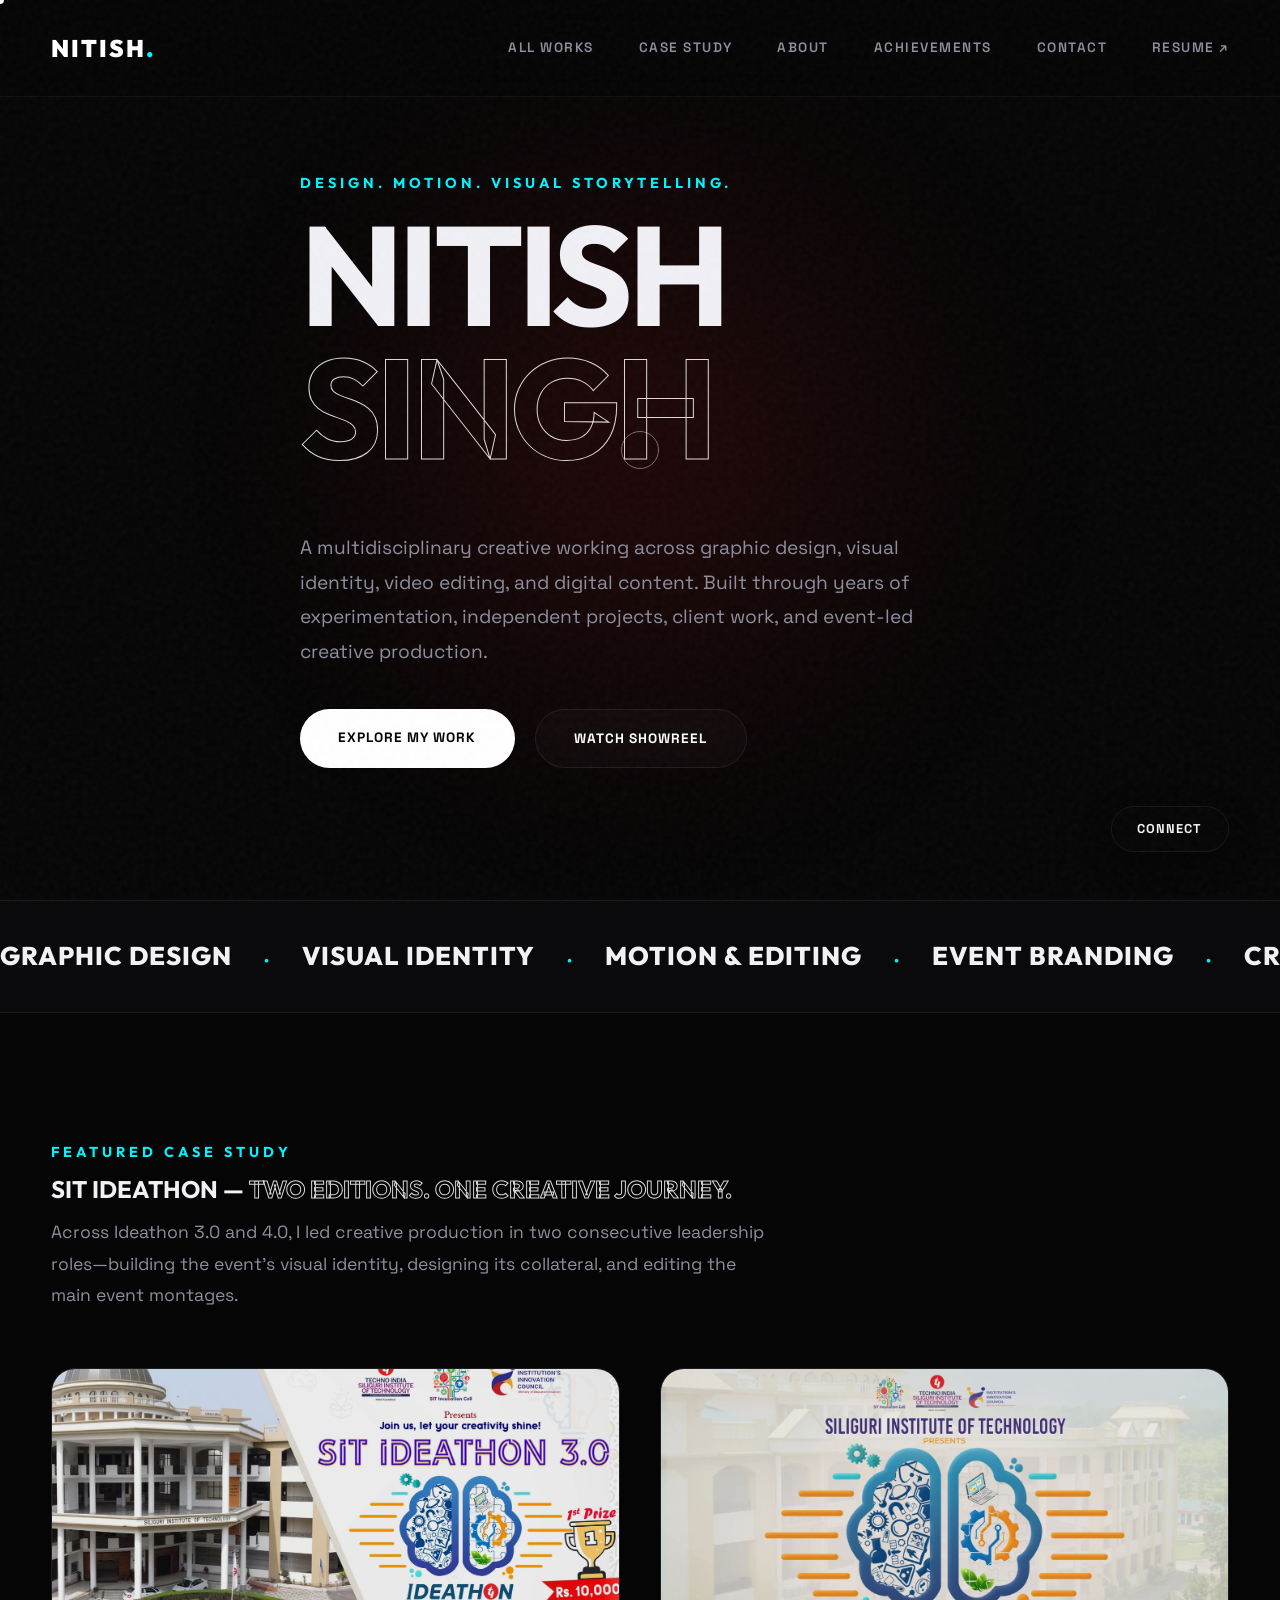
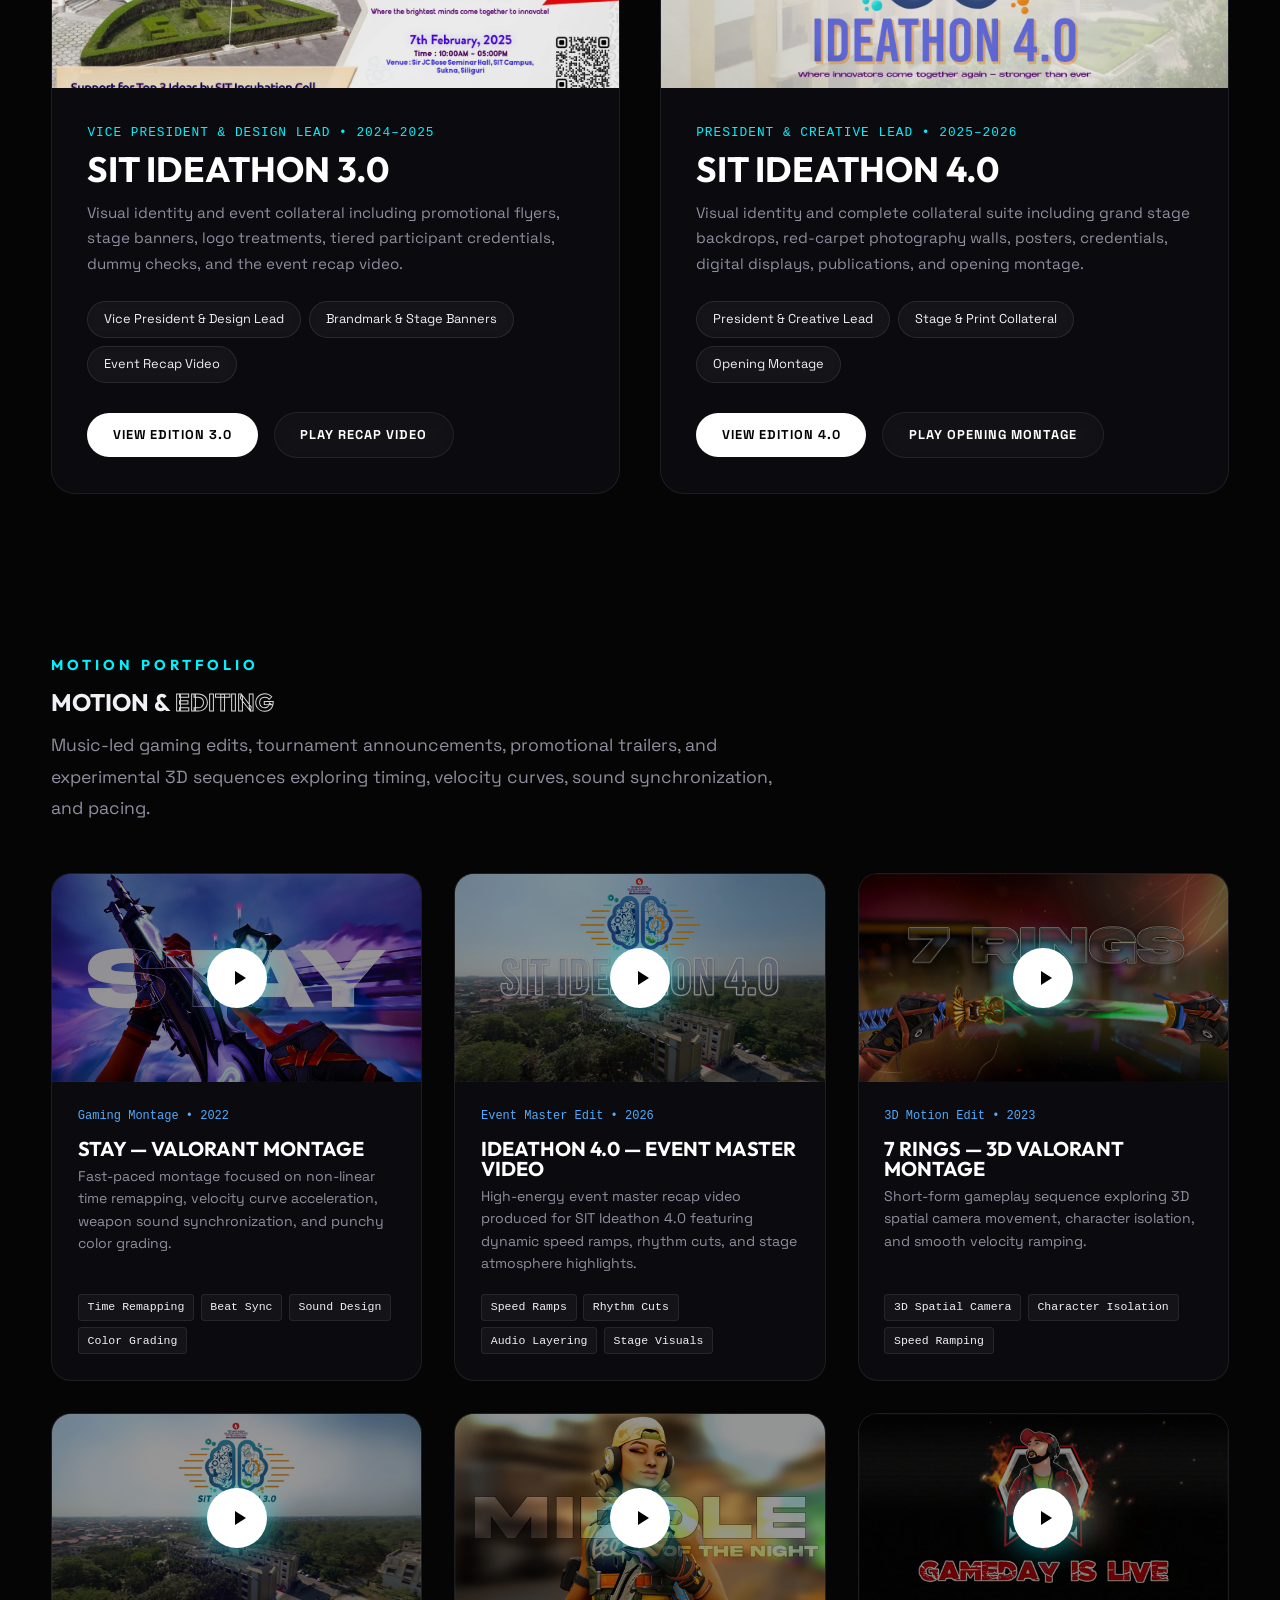
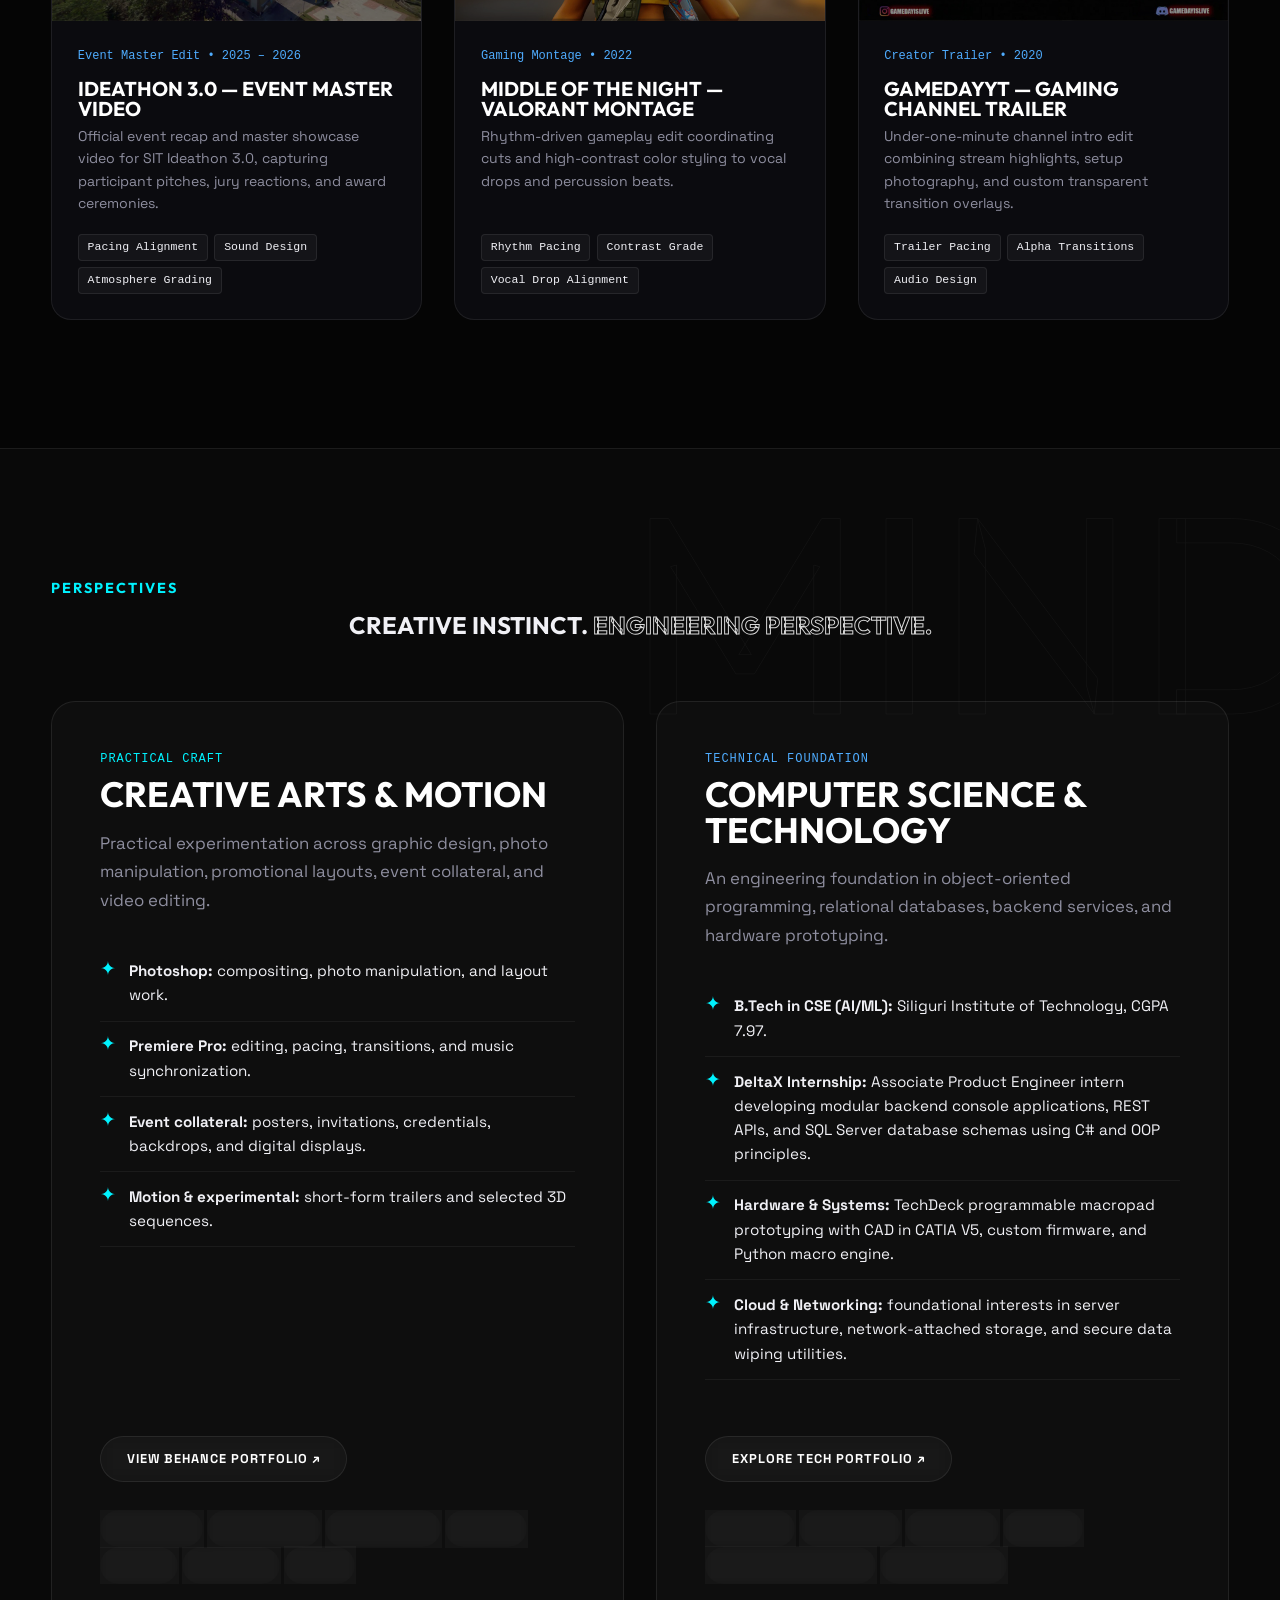
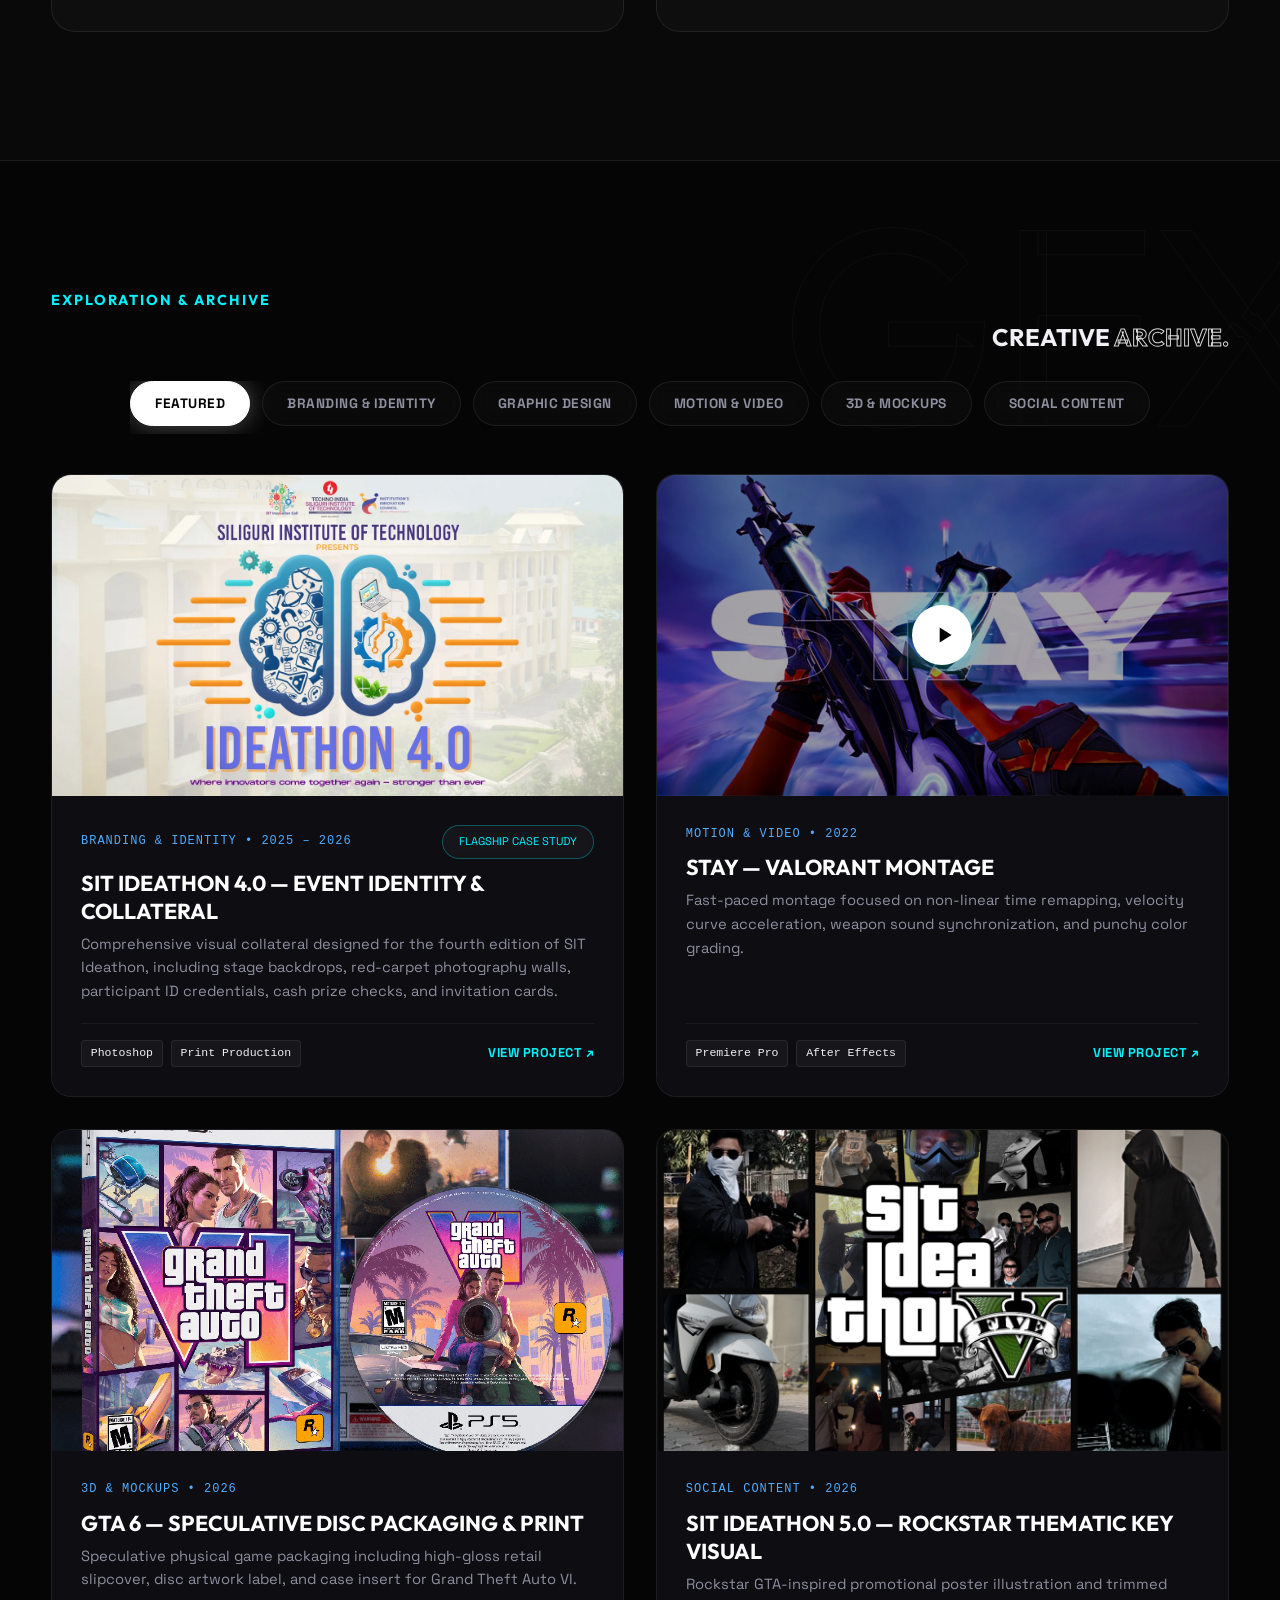
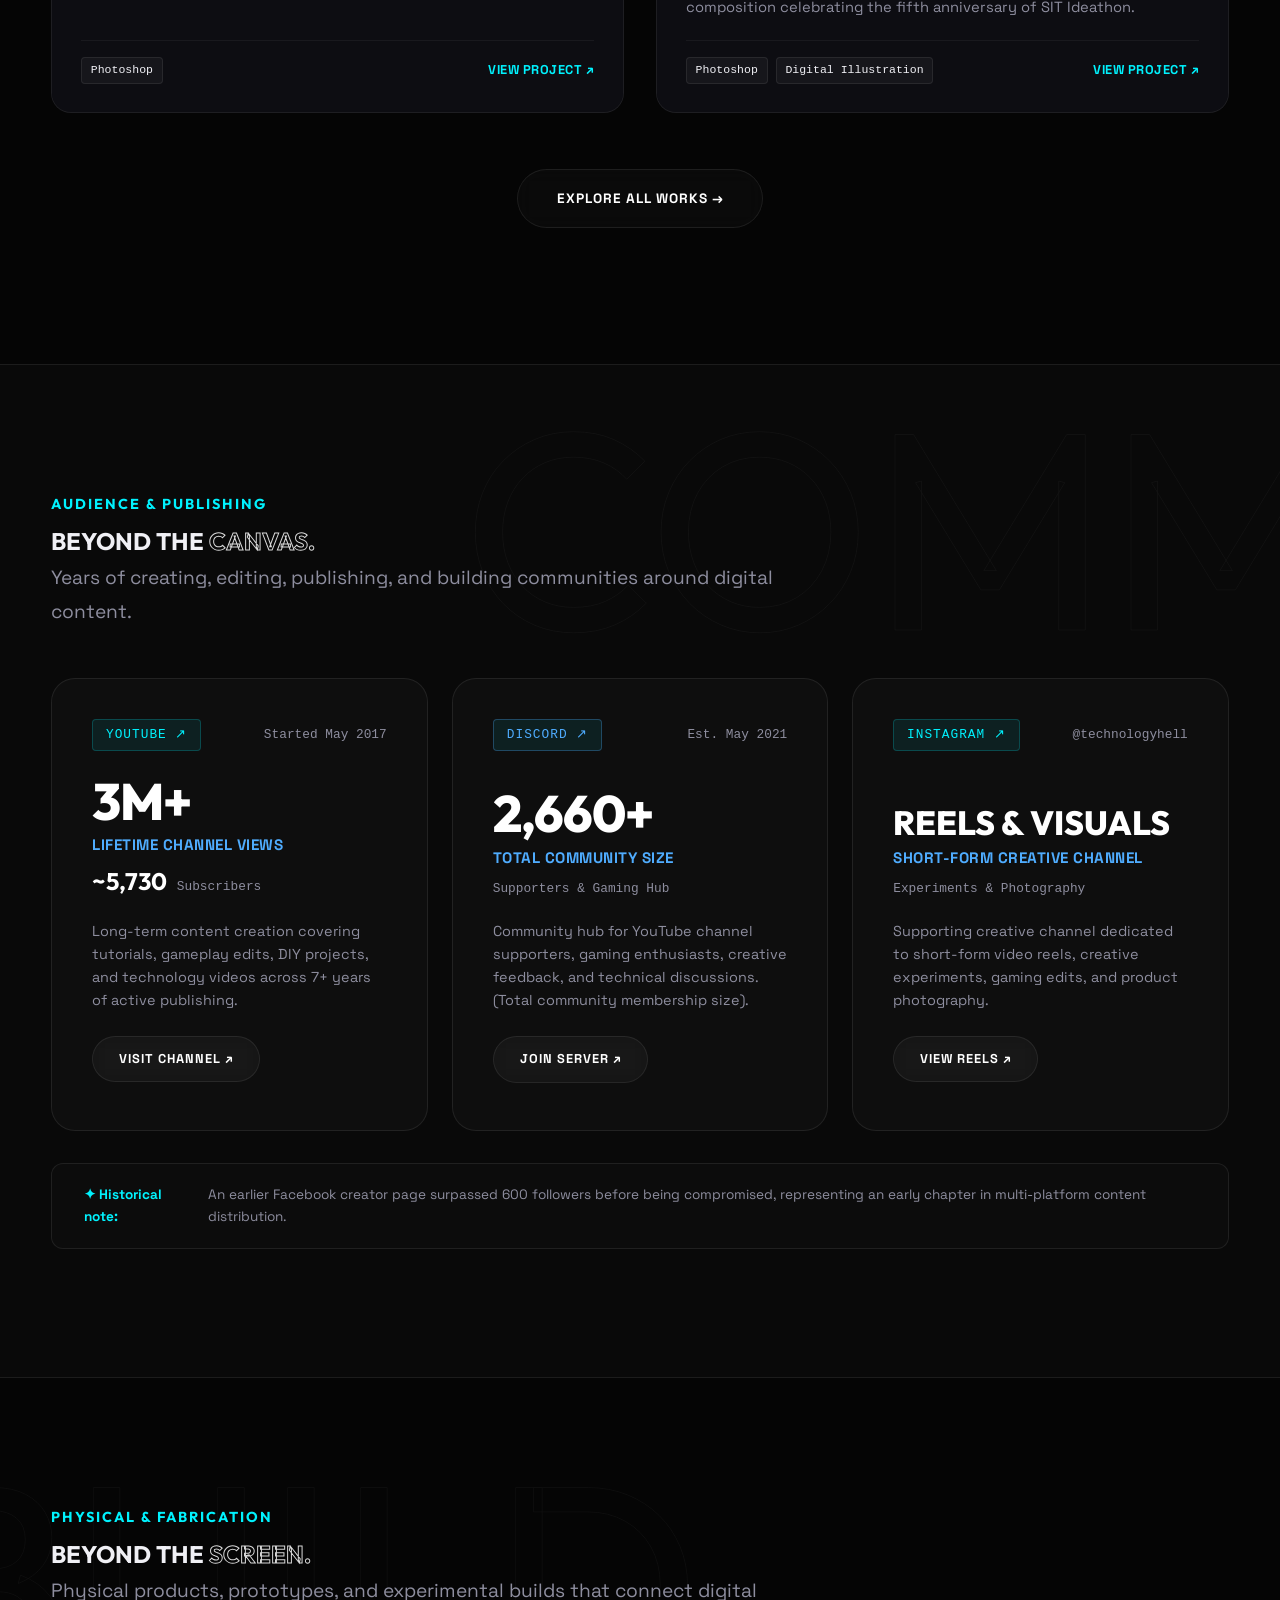
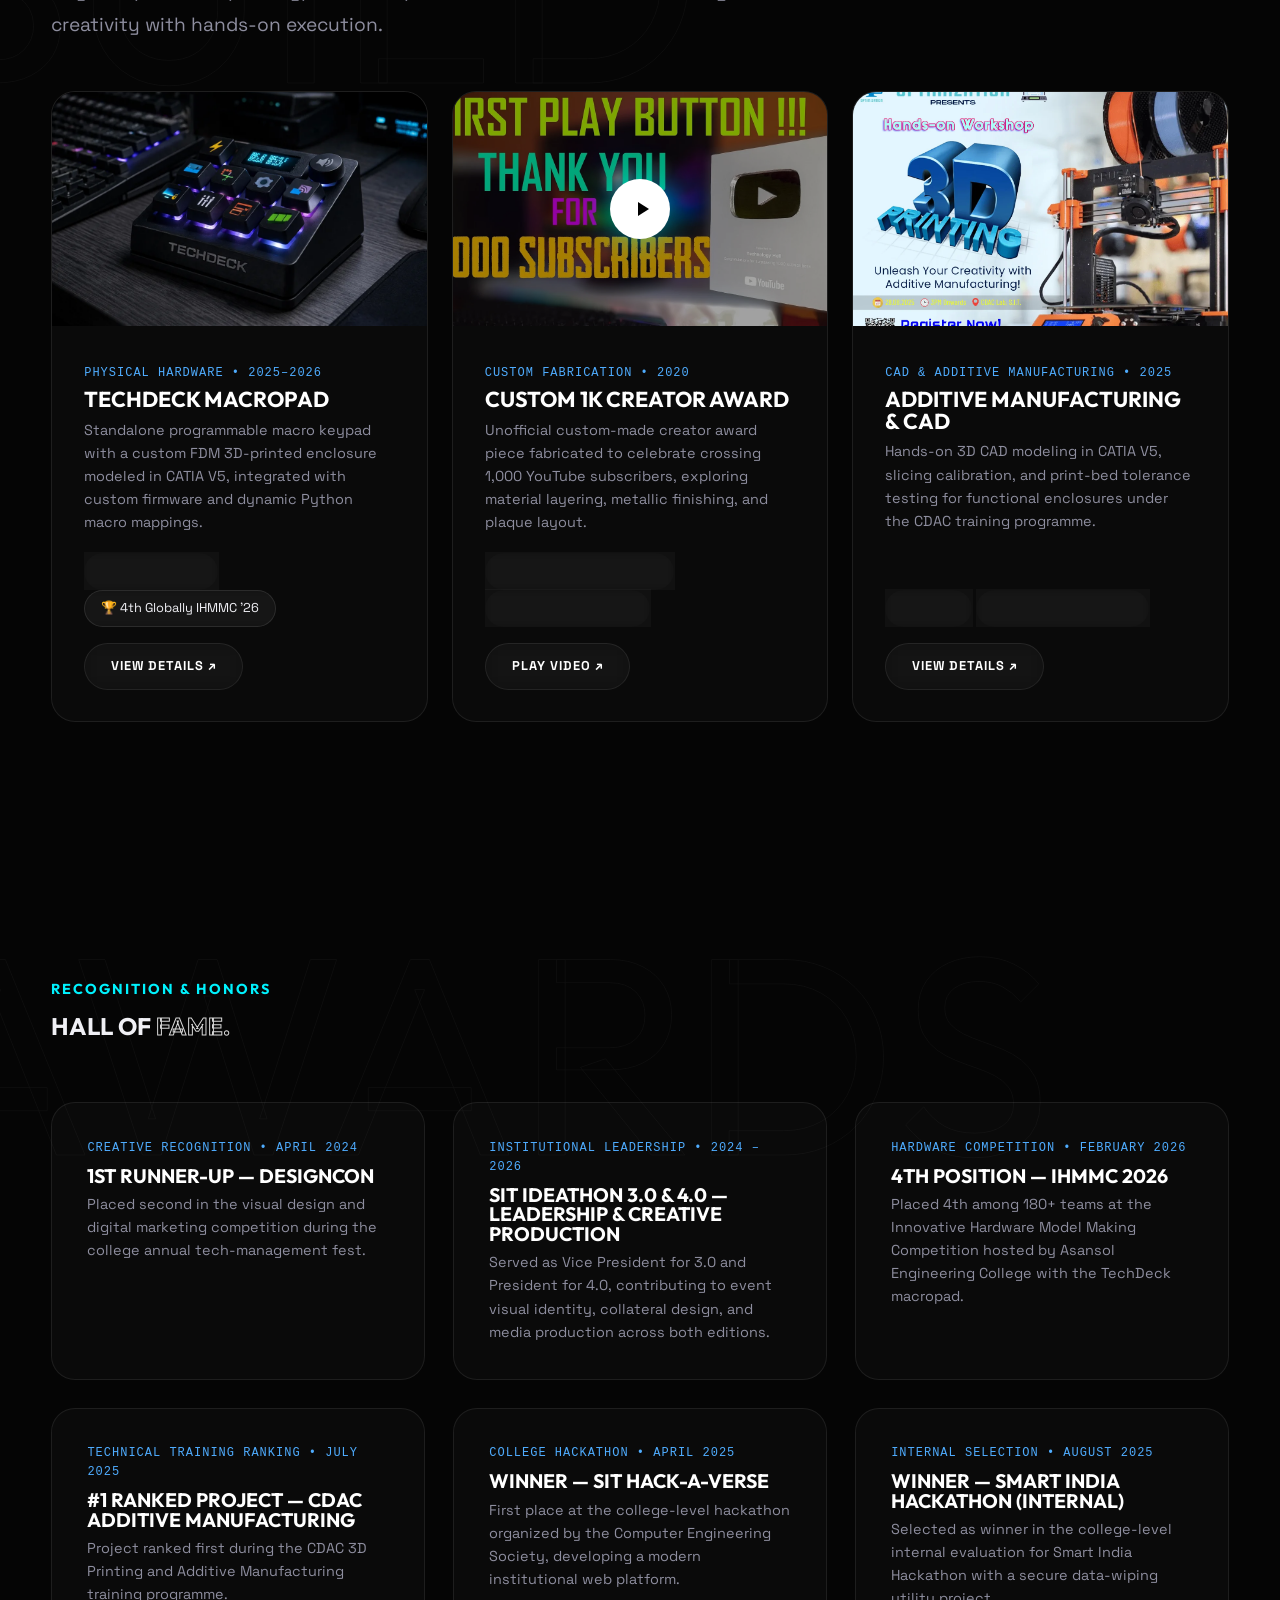
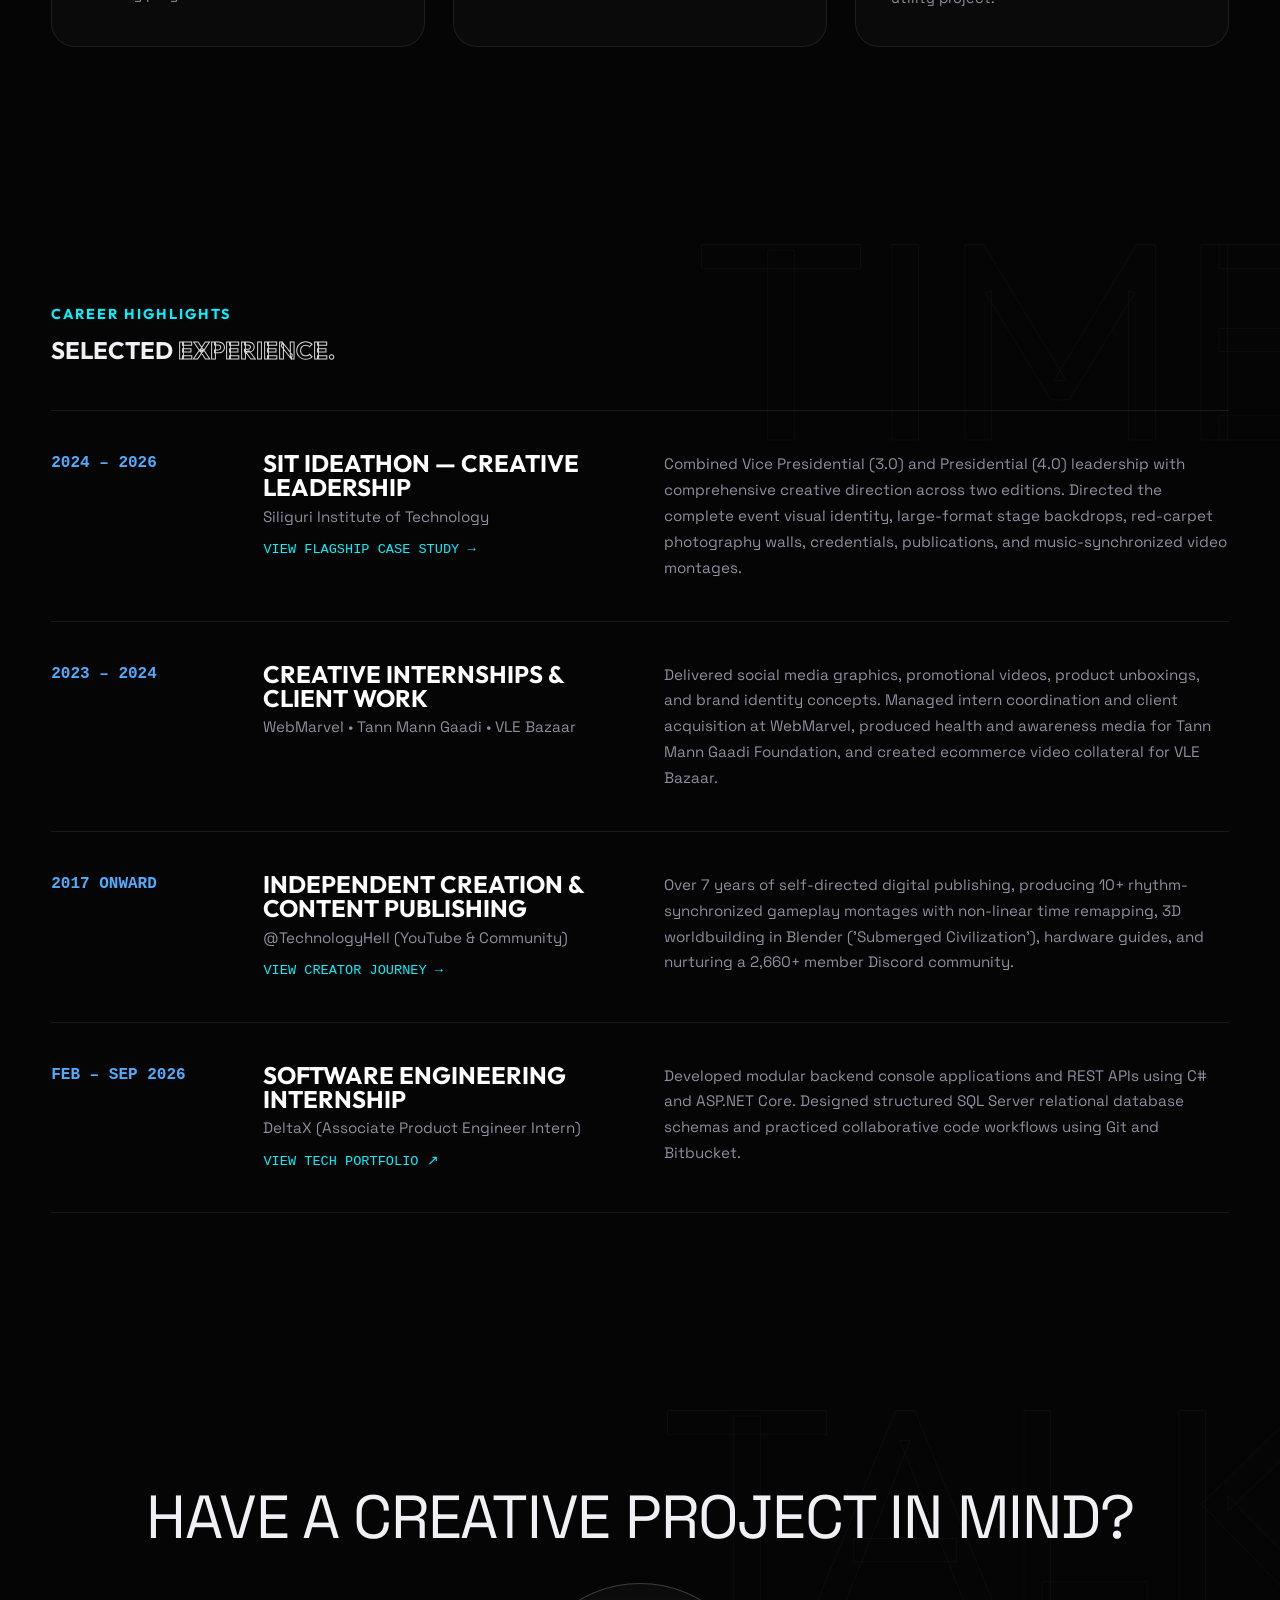
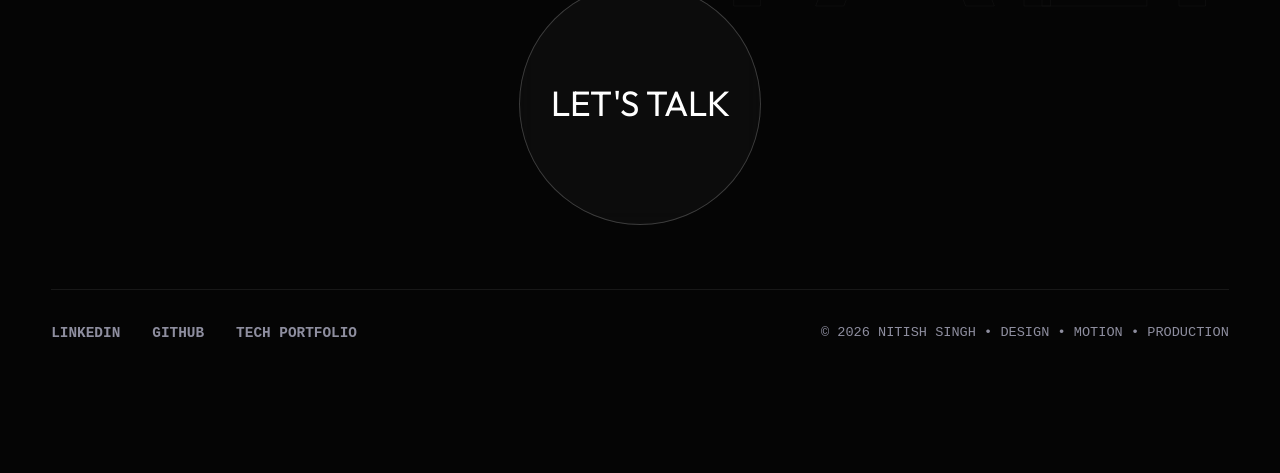
==== commit adef26c8: "Images" ====
--- a/index.html
+++ b/index.html
@@ -33,12 +33,12 @@
             
             <nav class="desktop-nav">
                 <ul class="nav-links">
-                    <li><a href="works.html" class="hover-blur nav-item">All Works</a></li>
+                    <li><a href="works/index.html" class="hover-blur nav-item">All Works</a></li>
                     <li><a href="#work" class="hover-blur nav-item" data-section="work">Case Study</a></li>
                     <li><a href="#about" class="hover-blur nav-item" data-section="about">About</a></li>
-                    <li><a href="#recognition" class="hover-blur nav-item" data-section="recognition">Recognition</a></li>
-                    <li><a href="assets/Nitish_Singh_Creative_Resume.pdf" target="_blank" class="hover-blur nav-item">Resume</a></li>
-                    <li><a href="#contact" class="hover-blur nav-item" data-section="contact">Contact</a></li>
+                    <li><a href="achievements/index.html" class="hover-blur nav-item">Achievements</a></li>
+                    <li><a href="contact/index.html" class="hover-blur nav-item">Contact</a></li>
+                    <li><a href="assets/Nitish_Singh_Creative_Resume.pdf" target="_blank" class="hover-blur nav-item">Resume ↗</a></li>
                 </ul>
             </nav>
 
@@ -46,23 +46,23 @@
             <button id="mobileNavToggle" class="mobile-nav-toggle" aria-label="Toggle navigation menu">
                 <span>MENU</span>
             </button>
-
-            <!-- Draggable fixed action button -->
-            <a href="mailto:nitishsinghslg@gmail.com" id="draggable-btn" class="btn magnetic sm" data-magnetic-strength="20">
-                <span class="btn-text">CONNECT</span>
-            </a>
         </div>
     </header>
 
     <!-- Mobile Menu Drawer Overlay -->
     <div id="mobileMenu" class="mobile-menu-drawer">
         <button id="mobileMenuClose" class="mobile-menu-close" aria-label="Close menu">&times;</button>
-        <a href="works.html">All Works</a>
+        <a href="works/index.html">All Works</a>
+        <a href="works/branding/index.html">Branding & Identity</a>
+        <a href="works/graphics/index.html">Graphic Design</a>
+        <a href="works/motionvideo/index.html">Motion & Video</a>
+        <a href="works/mockups/index.html">3D & Mockups</a>
+        <a href="works/socialcontent/index.html">Social Content</a>
         <a href="#work">Case Study</a>
+        <a href="achievements/index.html">Achievements</a>
         <a href="#about">About</a>
-        <a href="#recognition">Recognition</a>
+        <a href="contact/index.html">Contact</a>
         <a href="assets/Nitish_Singh_Creative_Resume.pdf" target="_blank">Resume ↗</a>
-        <a href="#contact">Contact</a>
     </div>
 
     <main>
@@ -88,7 +88,7 @@
                     </div>
 
                     <div class="cta-wrapper reveal-up delay-5">
-                        <a href="works.html" class="btn primary magnetic" data-magnetic-strength="25">
+                        <a href="works/index.html" class="btn primary magnetic" data-magnetic-strength="25">
                             <span class="btn-text">EXPLORE MY WORK</span>
                         </a>
                         <a href="#motion" class="btn secondary magnetic" data-magnetic-strength="20">
@@ -357,11 +357,11 @@
                     <!-- Populated dynamically via script.js -->
                 </div>
 
-                <!-- Bottom Explore Action Button (Opens Dedicated Category Route) -->
+                <!-- Bottom Explore Action Button (Navigates to Dedicated Works Page) -->
                 <div class="archive-action-wrap">
-                    <button id="archiveCategoryActionBtn" class="btn secondary magnetic" data-magnetic-strength="15">
+                    <a href="works/index.html" id="archiveCategoryActionBtn" class="btn secondary magnetic" data-magnetic-strength="15">
                         <span class="btn-text" id="archiveActionBtnText">EXPLORE ALL WORKS →</span>
-                    </button>
+                    </a>
                 </div>
             </div>
         </section>
@@ -732,7 +732,7 @@
             <div class="container text-center relative">
                 <div class="bg-letter outline">TALK</div>
                 <p class="display-sm mb-4">HAVE A CREATIVE PROJECT IN MIND?</p>
-                <a href="mailto:nitishsinghslg@gmail.com" class="circle-btn magnetic-huge" data-magnetic-strength="50">
+                <a href="contact/index.html" class="circle-btn magnetic-huge" data-magnetic-strength="50">
                     <span>LET'S TALK</span>
                 </a>
                 
@@ -763,26 +763,6 @@
         </div>
     </div>
 
-    <!-- Dedicated Full-Screen Category Collection Page Overlay -->
-    <div id="categoryPageView" class="category-page-overlay" role="dialog" aria-modal="true" aria-label="Category Works Collection">
-        <div class="case-study-topbar">
-            <button class="case-study-back-btn" onclick="closeCategoryPage()" aria-label="Back to Portfolio">
-                <span>← BACK TO PORTFOLIO</span>
-            </button>
-            <span id="categoryPageCountBadge" style="font-family: monospace; font-size: 0.8rem; color: var(--accent-cyan);">COLLECTION</span>
-        </div>
-        <div class="case-study-content">
-            <div style="margin-bottom: 3rem;">
-                <span class="project-tag" style="color: var(--accent-cyan); font-size: 0.85rem;">COMPLETE ARCHIVE</span>
-                <h1 id="categoryPageTitle" class="display-sm" style="margin-top: 0.5rem; margin-bottom: 0.5rem;">CATEGORY TITLE</h1>
-                <p id="categoryPageDesc" style="color: var(--text-muted); font-size: 1.1rem; line-height: 1.7; max-width: 800px;">Category description</p>
-            </div>
-            <div class="bento-grid" id="categoryGridContainer">
-                <!-- Populated dynamically via script.js -->
-            </div>
-        </div>
-    </div>
-
     <!-- Lightbox Modal (High-Res Asset Previews) -->
     <div id="lightboxModal" class="modal-overlay" role="dialog" aria-modal="true" aria-label="Asset Preview">
         <button class="modal-close-btn" onclick="closeLightboxModal()" aria-label="Close modal">
@@ -836,6 +816,11 @@
         </div>
     </div>
 
+    <!-- Global Draggable Connect Quick Action Button (Persistent across reloads) -->
+    <a href="mailto:nitishsinghslg@gmail.com" id="draggable-btn" class="btn magnetic sm" data-magnetic-strength="20" aria-label="Connect with Nitish">
+        <span class="btn-text">CONNECT</span>
+    </a>
+
     <!-- Scripts -->
     <script src="assets/portfolio-data.js"></script>
     <script src="script.js"></script>
--- a/style.css
+++ b/style.css
@@ -287,10 +287,15 @@
     right: 4vw;
     bottom: 3rem;
     top: auto;
+    left: auto;
     z-index: 10000;
     cursor: grab;
     touch-action: none;
-}
+    user-select: none;
+    -webkit-user-select: none;
+    box-shadow: 0 10px 30px rgba(0, 0, 0, 0.45);
+}
+#draggable-btn:active,
 #draggable-btn.is-dragging {
     transition: none !important;
     cursor: grabbing;
@@ -1452,7 +1457,6 @@
     .achievements-grid { grid-template-columns: 1fr; gap: 1.25rem; }
     .hero-title { font-size: clamp(3.2rem, 13vw, 5.5rem); }
     #cursor, #cursor-follower { display: none; }
-    #draggable-btn { top: 1.5rem; bottom: auto; right: 4vw; }
     .edition-title { font-size: 1.7rem; }
     .dual-card { padding: 2rem; }
     .circle-btn { width: 190px; height: 190px; font-size: 1.8rem; }
@@ -1473,3 +1477,139 @@
         transition: none !important;
     }
 }
+
+/* =========================================================
+   DEDICATED WORKS PAGE STYLING (Multi-Page Architecture)
+   ========================================================= */
+.works-page-hero {
+    padding-top: calc(var(--nav-height) + 3.5rem);
+    min-height: 85vh;
+}
+
+.works-header-top {
+    display: flex;
+    justify-content: space-between;
+    align-items: center;
+    margin-bottom: 2rem;
+    flex-wrap: wrap;
+    gap: 1rem;
+}
+
+.back-btn-pill {
+    display: inline-flex;
+    align-items: center;
+    gap: 0.5rem;
+    padding: 0.6rem 1.4rem;
+    border-radius: 999px;
+    background: rgba(255, 255, 255, 0.04);
+    border: 1px solid var(--glass-border);
+    color: var(--text-main);
+    font-size: 0.85rem;
+    font-weight: 600;
+    letter-spacing: 0.5px;
+    transition: all 0.25s ease;
+    text-decoration: none;
+}
+
+.back-btn-pill:hover {
+    background: rgba(255, 255, 255, 0.1);
+    border-color: var(--accent-cyan);
+    color: var(--accent-cyan);
+    transform: translateX(-4px);
+}
+
+.works-meta-bar {
+    display: flex;
+    justify-content: space-between;
+    align-items: center;
+    padding: 1rem 1.75rem;
+    margin-bottom: 2.5rem;
+    background: rgba(255, 255, 255, 0.02);
+    border: 1px solid var(--glass-border);
+    border-radius: 12px;
+    font-family: monospace;
+    font-size: 0.85rem;
+    color: var(--text-muted);
+    letter-spacing: 0.5px;
+}
+
+@media (max-width: 768px) {
+    .works-page-hero {
+        padding-top: calc(var(--nav-height) + 2rem);
+    }
+    .works-meta-bar {
+        flex-direction: column;
+        align-items: flex-start;
+        gap: 0.5rem;
+    }
+    .contact-grid {
+        grid-template-columns: 1fr;
+    }
+}
+
+/* =========================================================
+   CONTACT PAGE & INTERACTIVE TOAST STYLING
+   ========================================================= */
+.contact-grid {
+    display: grid;
+    grid-template-columns: repeat(3, 1fr);
+    gap: 1.5rem;
+    margin-top: 3rem;
+}
+
+.contact-card {
+    padding: 2.2rem;
+    border-radius: 16px;
+    background: var(--glass-bg);
+    border: 1px solid var(--glass-border);
+    backdrop-filter: blur(12px);
+    display: flex;
+    flex-direction: column;
+    justify-content: space-between;
+    transition: transform 0.3s, border-color 0.3s;
+}
+
+.contact-card:hover {
+    border-color: var(--accent-cyan);
+    transform: translateY(-4px);
+}
+
+.contact-channel-icon {
+    width: 48px;
+    height: 48px;
+    border-radius: 12px;
+    background: rgba(255, 255, 255, 0.04);
+    border: 1px solid var(--glass-border);
+    display: flex;
+    align-items: center;
+    justify-content: center;
+    color: var(--accent-cyan);
+    margin-bottom: 1.5rem;
+}
+
+.copy-toast {
+    position: fixed;
+    bottom: 2rem;
+    left: 50%;
+    transform: translateX(-50%) translateY(100px);
+    background: rgba(10, 15, 25, 0.95);
+    border: 1px solid var(--accent-cyan);
+    color: #fff;
+    padding: 0.8rem 1.8rem;
+    border-radius: 50px;
+    font-family: monospace;
+    font-size: 0.9rem;
+    letter-spacing: 1px;
+    box-shadow: 0 10px 40px rgba(0, 242, 254, 0.3);
+    z-index: 999999;
+    opacity: 0;
+    transition: all 0.35s var(--ease-out-expo);
+    pointer-events: none;
+}
+
+.copy-toast.is-active {
+    transform: translateX(-50%) translateY(0);
+    opacity: 1;
+}
+
+
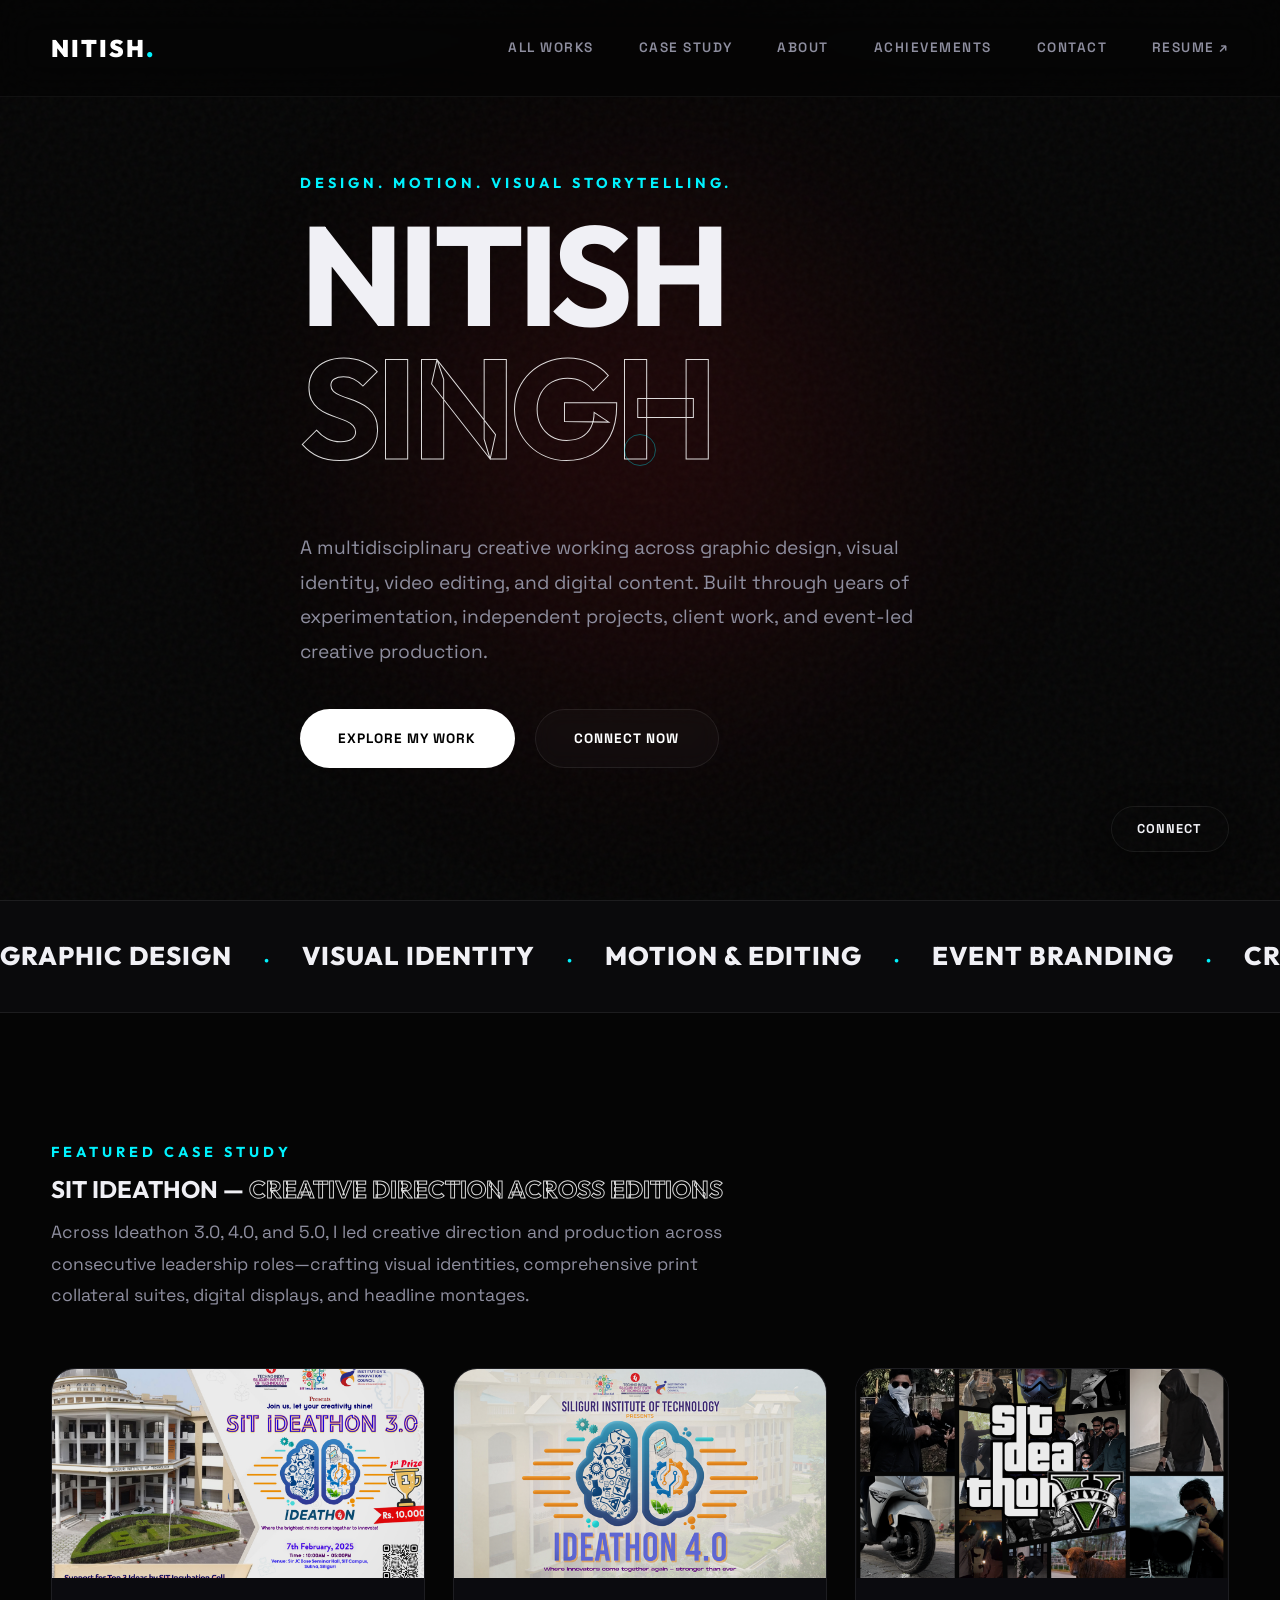
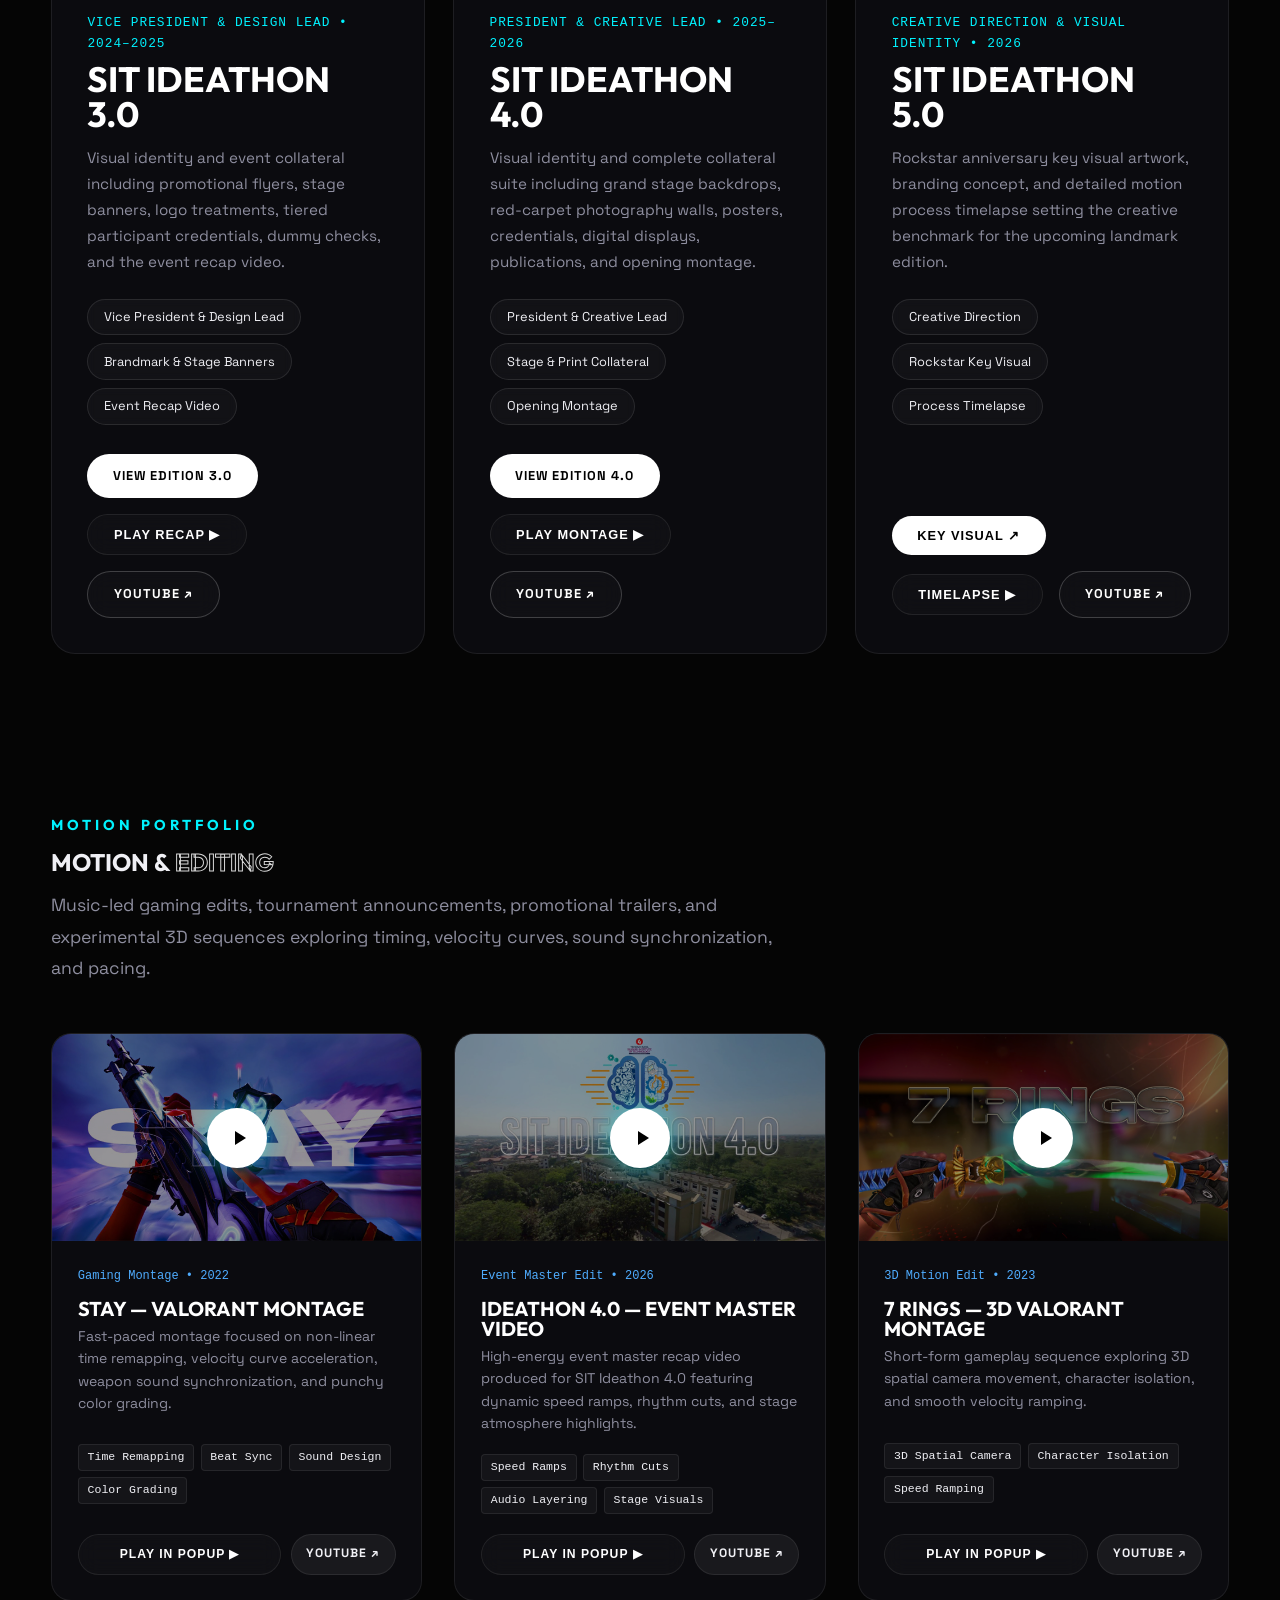
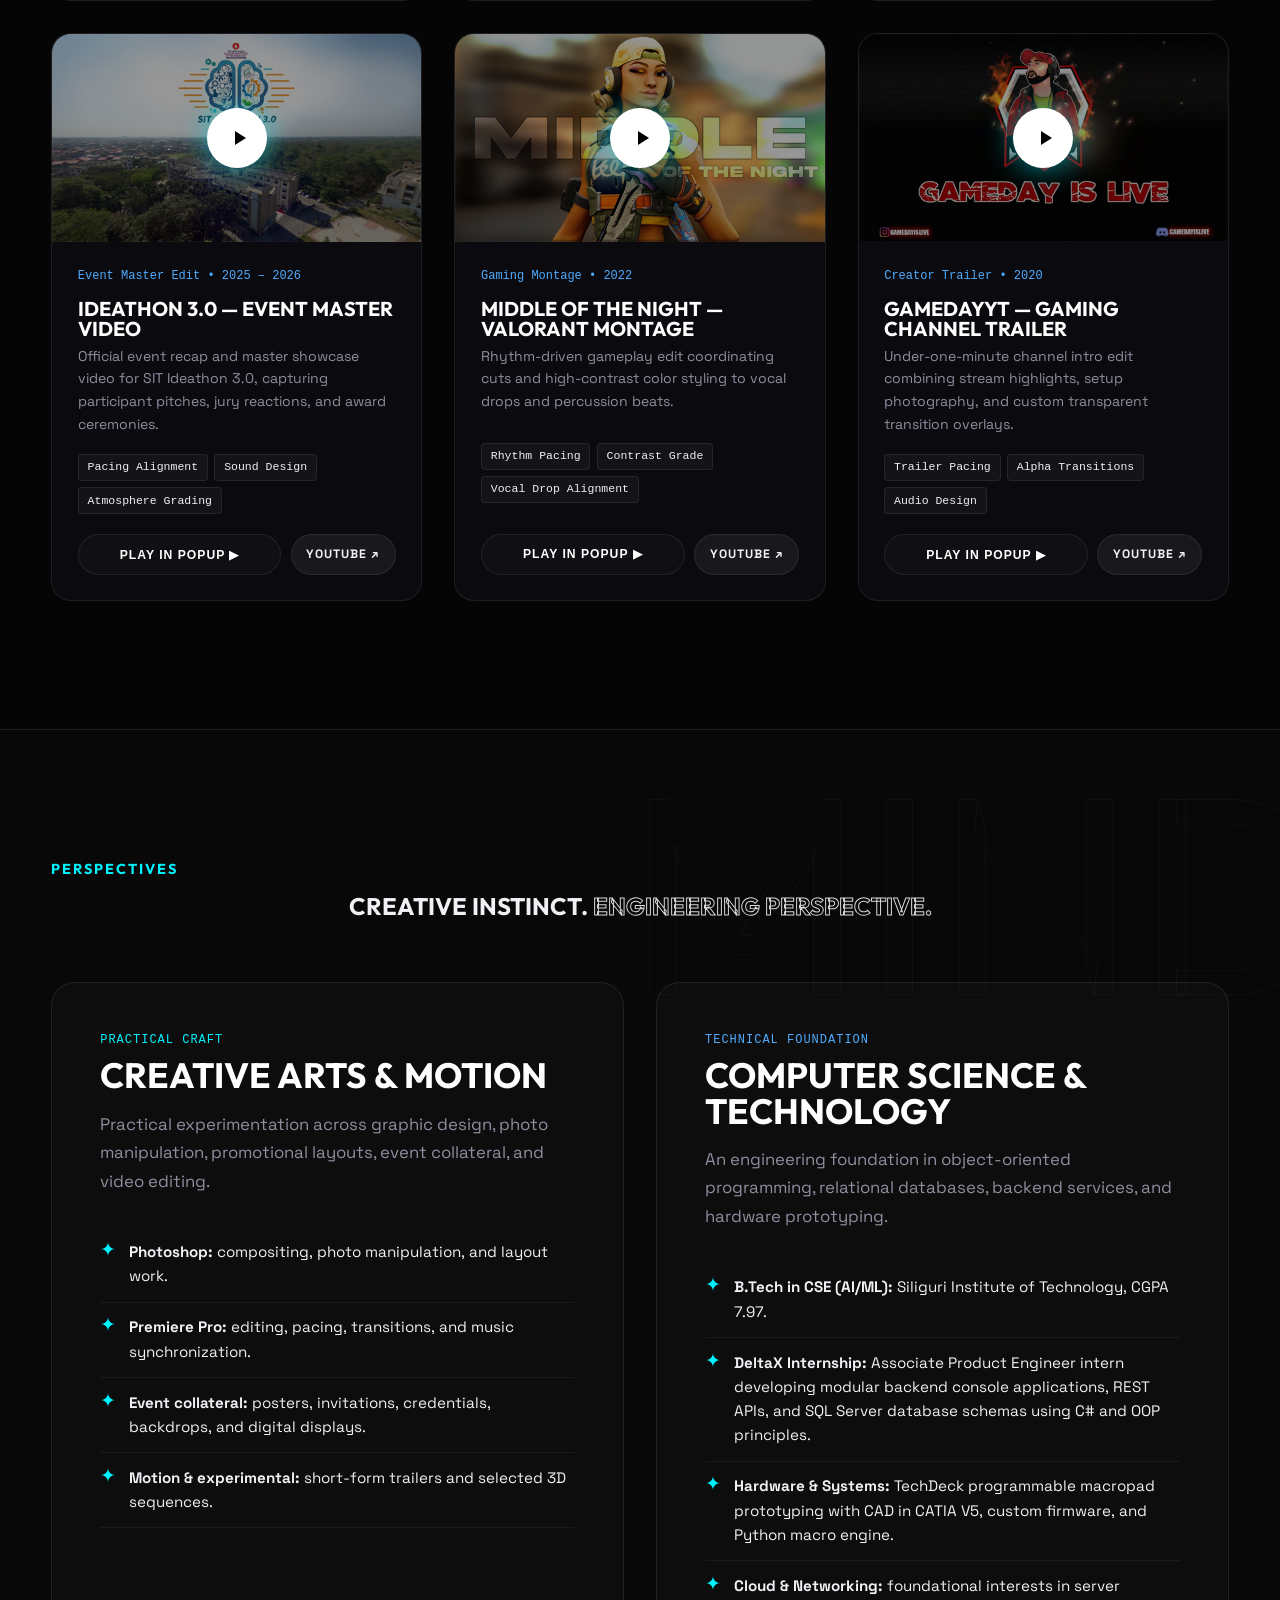
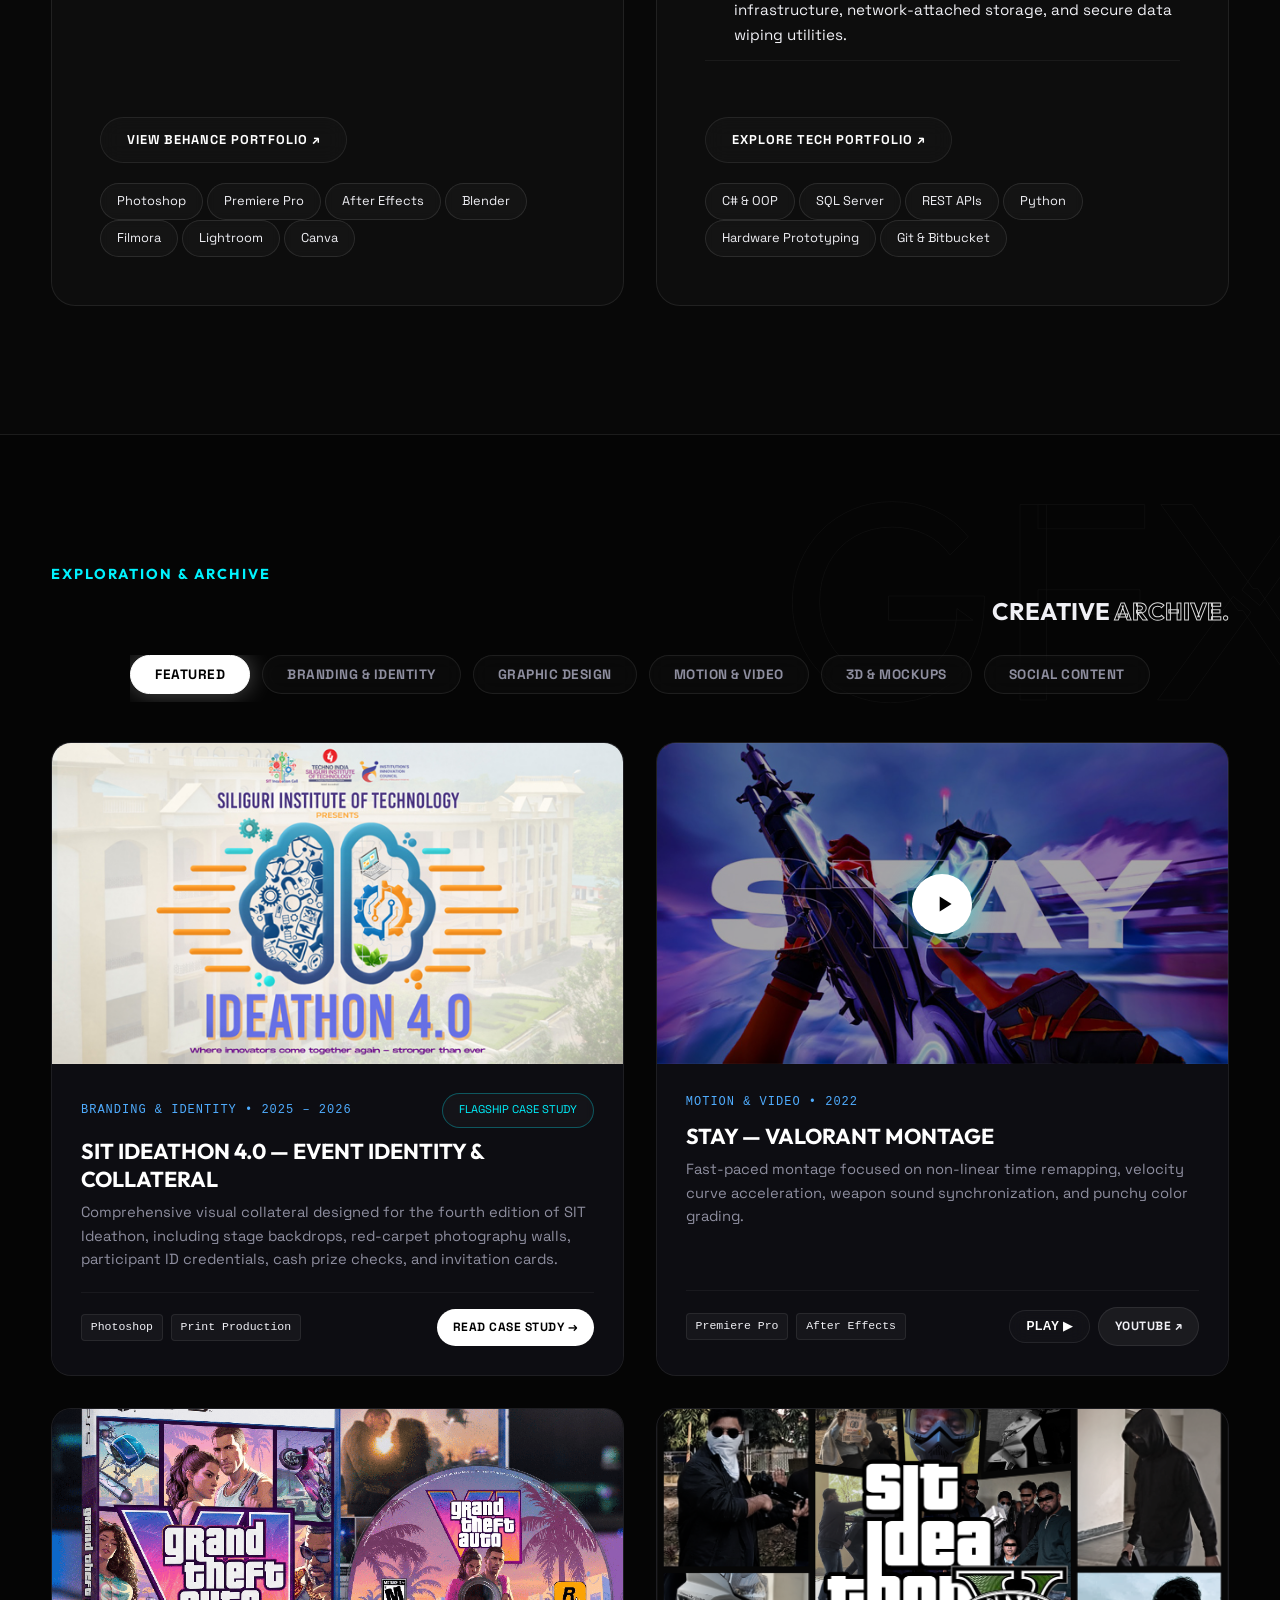
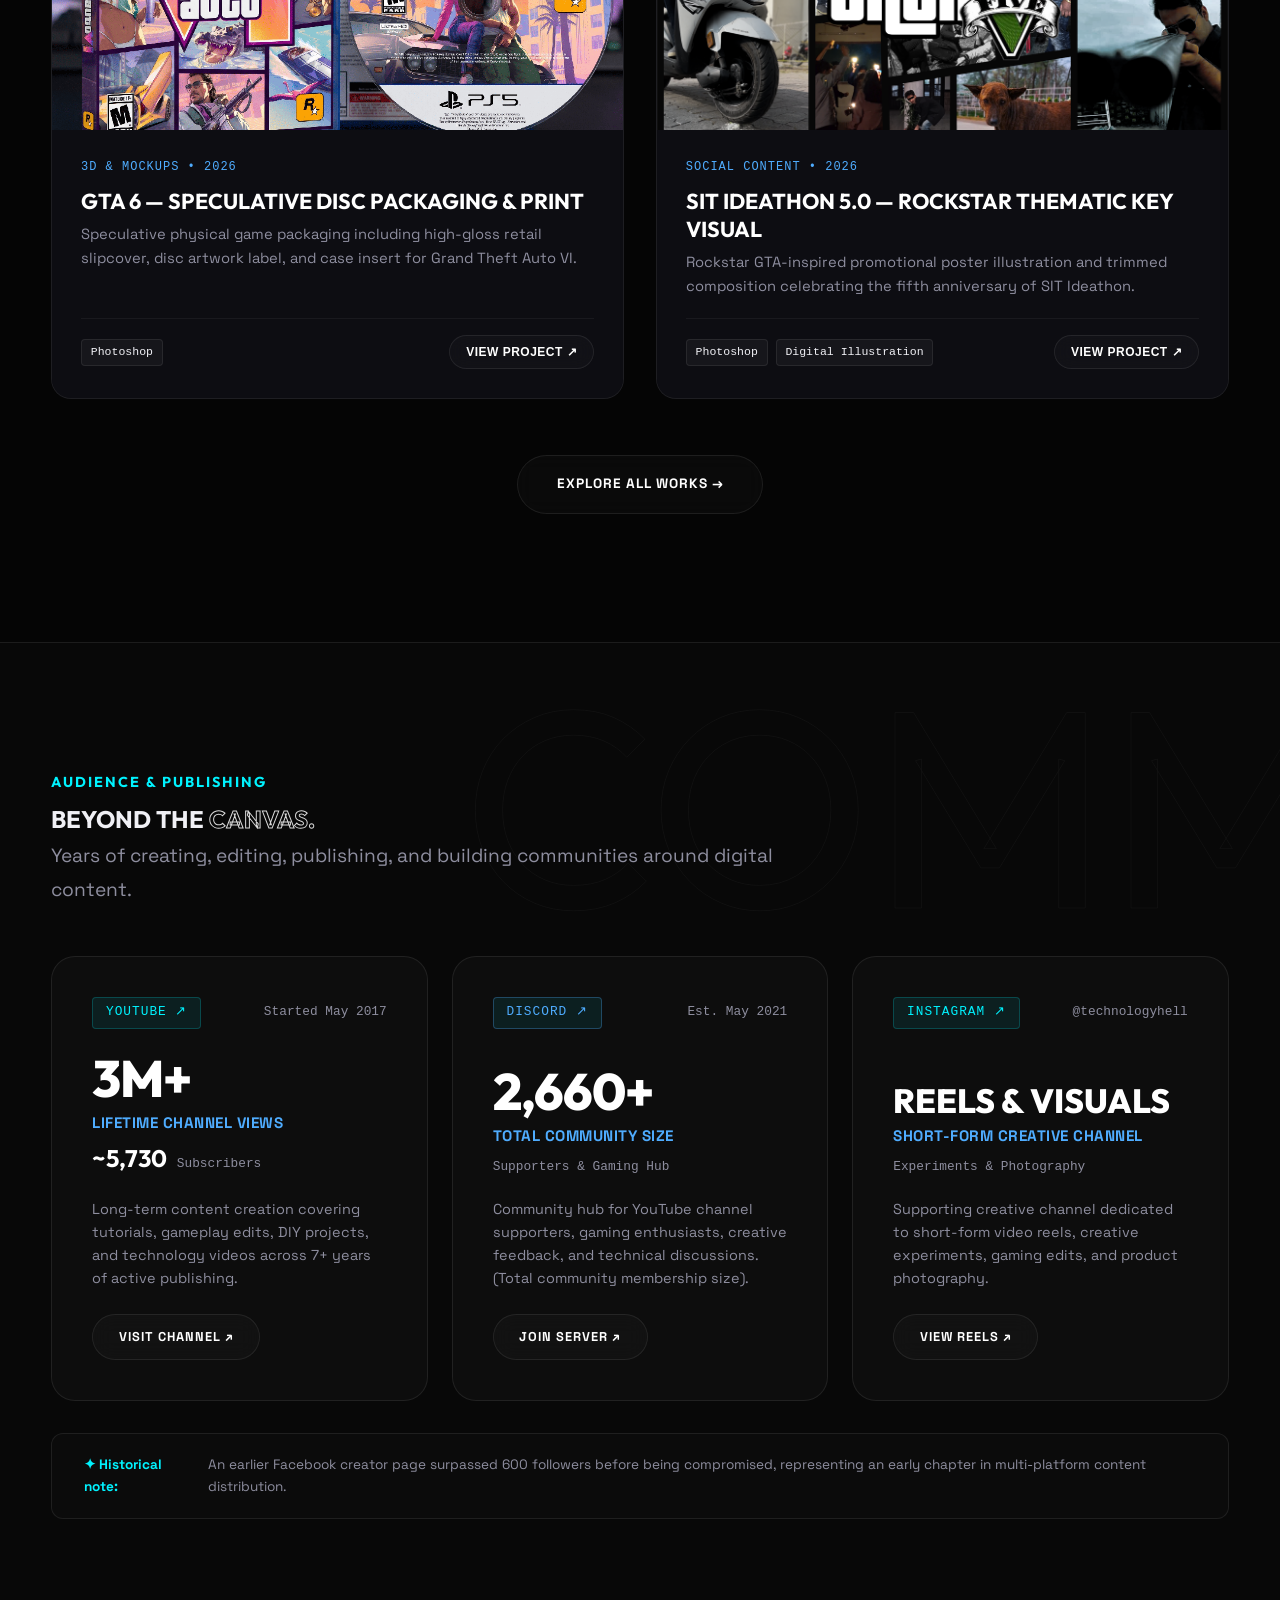
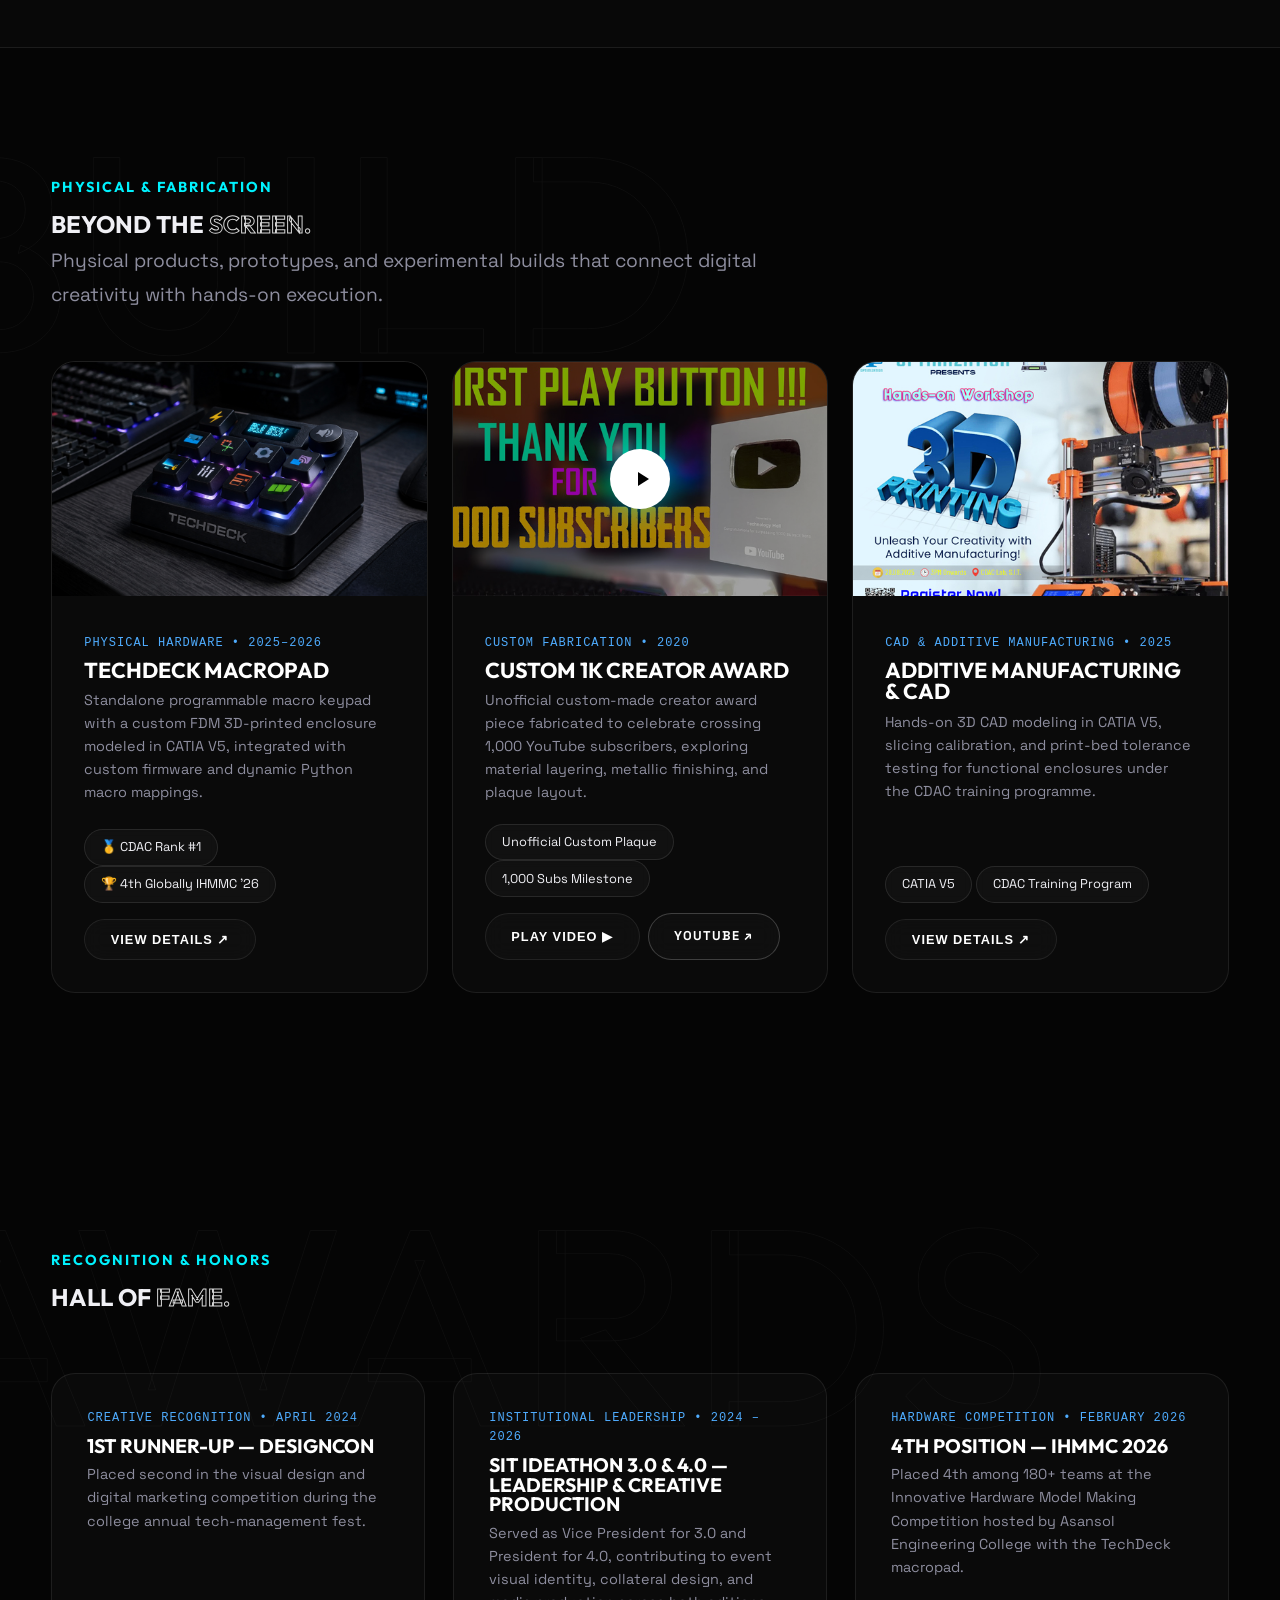
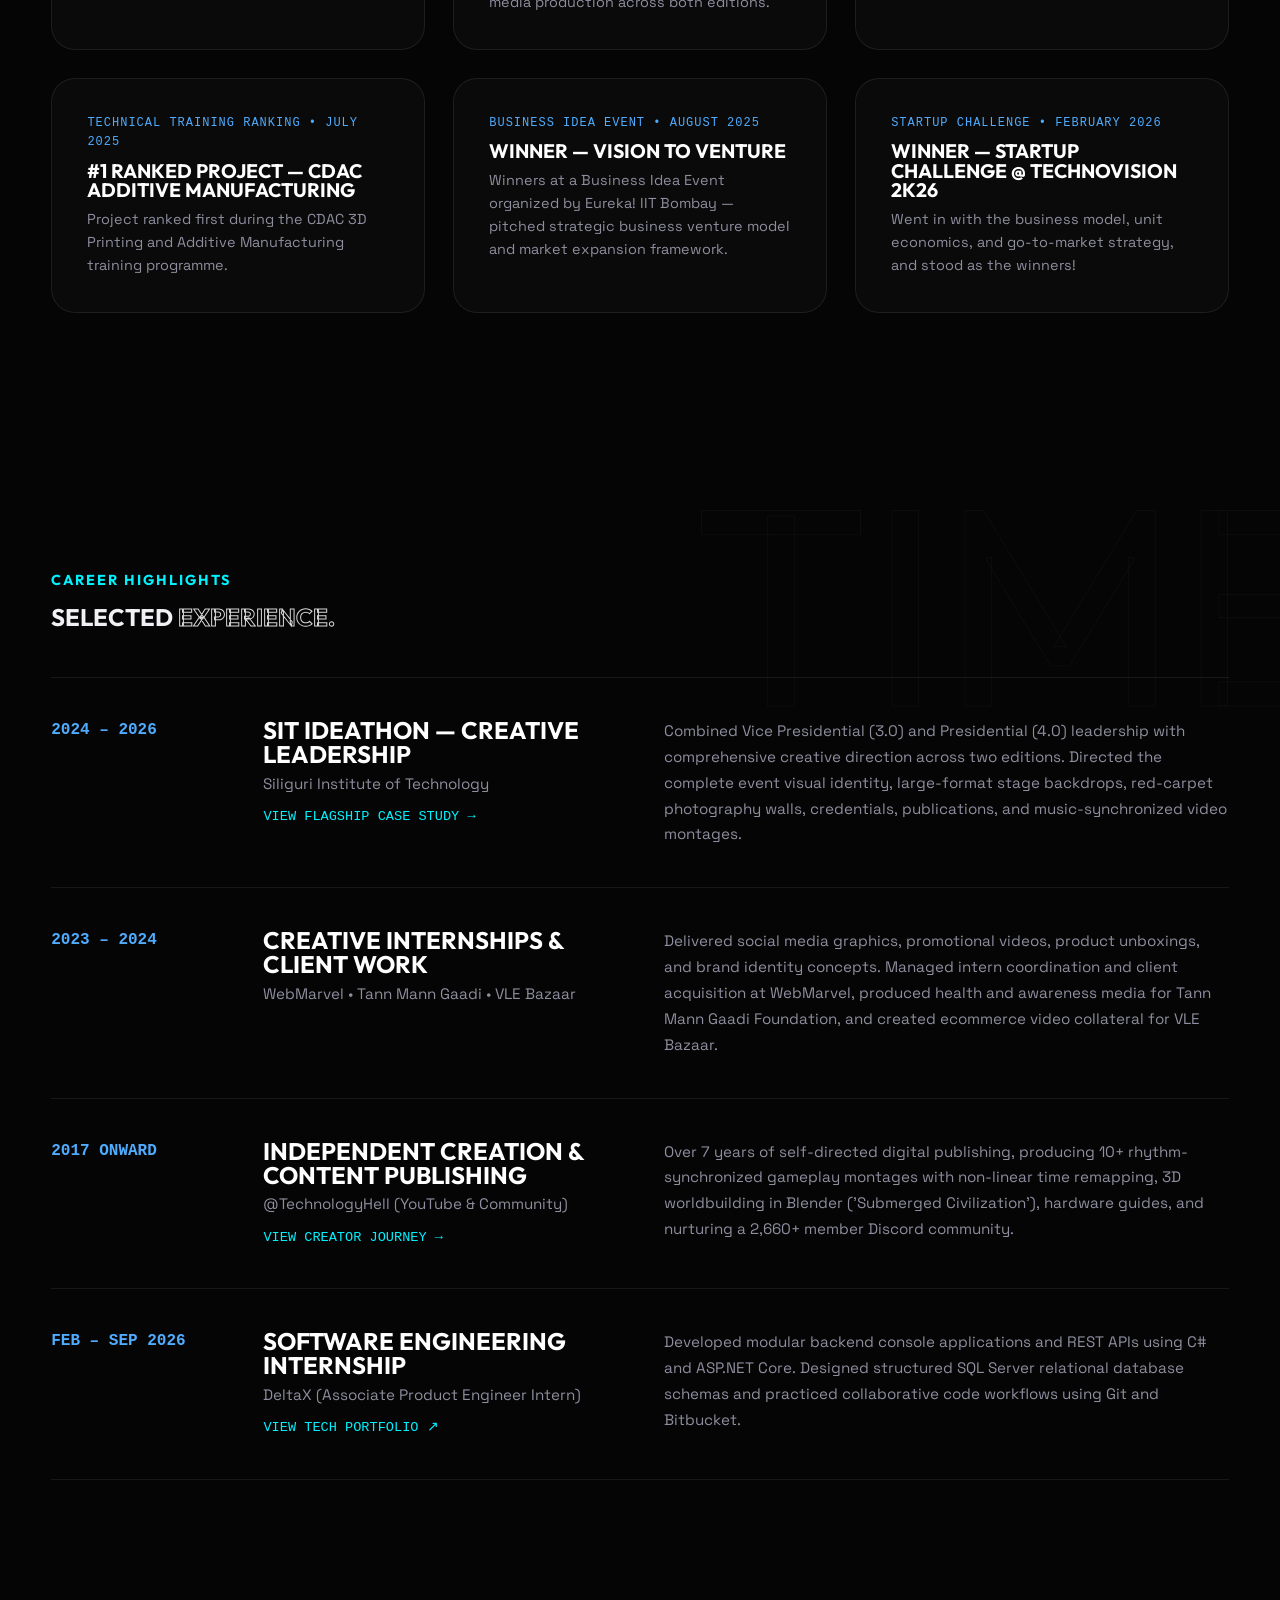
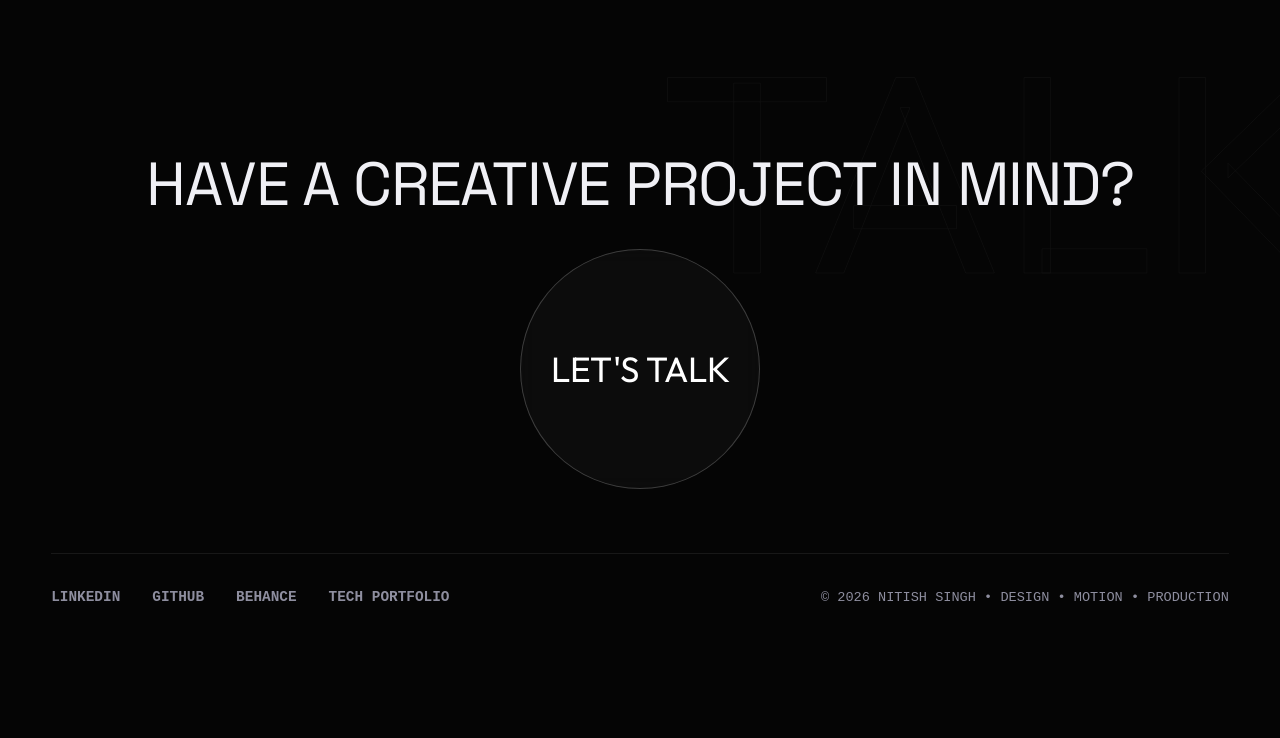
==== commit 359972fb: "Hyperlink patch" ====
--- a/index.html
+++ b/index.html
@@ -88,11 +88,11 @@
                     </div>
 
                     <div class="cta-wrapper reveal-up delay-5">
-                        <a href="works/index.html" class="btn primary magnetic" data-magnetic-strength="25">
+                        <a href="works/index.html" class="btn primary">
                             <span class="btn-text">EXPLORE MY WORK</span>
                         </a>
-                        <a href="#motion" class="btn secondary magnetic" data-magnetic-strength="20">
-                            <span class="btn-text">WATCH SHOWREEL</span>
+                        <a href="contact/index.html" class="btn secondary">
+                            <span class="btn-text">CONNECT NOW</span>
                         </a>
                     </div>
                 </div>
@@ -130,25 +130,24 @@
             <div class="container">
                 <div class="section-title reveal-mask">
                     <p class="greeting reveal-line delay-1">FEATURED CASE STUDY</p>
-                    <h2 class="reveal-line">SIT IDEATHON — <span class="outline">Two Editions. One Creative Journey.</span></h2>
+                    <h2 class="reveal-line">SIT IDEATHON — <span class="outline">Creative Direction Across Editions</span></h2>
                     <p class="section-intro-text reveal-line delay-2">
-                        Across Ideathon 3.0 and 4.0, I led creative production in two consecutive leadership roles—building the event's visual identity, designing its collateral, and editing the main event montages.
+                        Across Ideathon 3.0, 4.0, and 5.0, I led creative direction and production across consecutive leadership roles—crafting visual identities, comprehensive print collateral suites, digital displays, and headline montages.
                     </p>
                 </div>
 
-                <!-- Two Edition Cards Side-by-Side on Desktop -->
+                <!-- Three Edition Cards Side-by-Side on Desktop -->
                 <div class="edition-cards-grid">
                     <!-- CARD A: SIT IDEATHON 3.0 -->
                     <div class="tilt-wrapper">
                         <div class="tilt-element glass-card edition-card">
-                            <div class="glare"></div>
-                            <div class="edition-card-media" onclick="openCaseStudy('idt3')">
-                                <img src="assets/optimized/IDT/3/id3_banner.webp" alt="SIT Ideathon 3.0 Stage Banner" loading="lazy">
-                            </div>
+                            <a href="ideathon/3/index.html" class="edition-card-media" aria-label="View SIT Ideathon 3.0 Case Study">
+                                <img src="_CreativeWorkCollection/IDT/3/id3_banner.jpg" alt="SIT Ideathon 3.0 Stage Banner" loading="lazy">
+                            </a>
                             <div class="edition-card-body">
                                 <div>
                                     <span class="edition-meta-tag">Vice President & Design Lead • 2024–2025</span>
-                                    <h3 class="edition-title">SIT Ideathon 3.0</h3>
+                                    <h3 class="edition-title"><a href="ideathon/3/index.html" style="color: inherit; text-decoration: none;">SIT Ideathon 3.0</a></h3>
                                     <p class="edition-desc">
                                         Visual identity and event collateral including promotional flyers, stage banners, logo treatments, tiered participant credentials, dummy checks, and the event recap video.
                                     </p>
@@ -159,12 +158,15 @@
                                     </div>
                                 </div>
                                 <div class="edition-actions">
-                                    <button onclick="openCaseStudy('idt3')" class="btn primary sm magnetic" data-magnetic-strength="15">
+                                    <a href="ideathon/3/index.html" class="btn primary sm">
                                         <span class="btn-text">VIEW EDITION 3.0</span>
+                                    </a>
+                                    <button type="button" onclick="openVideoModal('fYRBwF7v4Vk', 'SIT Ideathon 3.0 — Event Recap Montage', false)" class="btn secondary sm">
+                                        <span class="btn-text">PLAY RECAP ▶</span>
                                     </button>
-                                    <button onclick="openVideoModal('fYRBwF7v4Vk', 'SIT Ideathon 3.0 — Event Recap Montage', false)" class="btn secondary sm magnetic" data-magnetic-strength="15">
-                                        <span class="btn-text">PLAY RECAP VIDEO</span>
-                                    </button>
+                                    <a href="https://youtu.be/fYRBwF7v4Vk" target="_blank" rel="noopener noreferrer" class="btn sm secondary" style="border-color: rgba(255,255,255,0.2);">
+                                        <span class="btn-text">YOUTUBE ↗</span>
+                                    </a>
                                 </div>
                             </div>
                         </div>
@@ -173,14 +175,13 @@
                     <!-- CARD B: SIT IDEATHON 4.0 -->
                     <div class="tilt-wrapper">
                         <div class="tilt-element glass-card edition-card">
-                            <div class="glare"></div>
-                            <div class="edition-card-media" onclick="openCaseStudy('idt4')">
-                                <img src="assets/optimized/IDT/4/id4_backdropbanner.webp" alt="SIT Ideathon 4.0 Main Stage Backdrop" loading="lazy">
-                            </div>
+                            <a href="ideathon/4/index.html" class="edition-card-media" aria-label="View SIT Ideathon 4.0 Case Study">
+                                <img src="_CreativeWorkCollection/IDT/4/id4_backdropbanner.jpg" alt="SIT Ideathon 4.0 Main Stage Backdrop" loading="lazy">
+                            </a>
                             <div class="edition-card-body">
                                 <div>
                                     <span class="edition-meta-tag">President & Creative Lead • 2025–2026</span>
-                                    <h3 class="edition-title">SIT Ideathon 4.0</h3>
+                                    <h3 class="edition-title"><a href="ideathon/4/index.html" style="color: inherit; text-decoration: none;">SIT Ideathon 4.0</a></h3>
                                     <p class="edition-desc">
                                         Visual identity and complete collateral suite including grand stage backdrops, red-carpet photography walls, posters, credentials, digital displays, publications, and opening montage.
                                     </p>
@@ -191,12 +192,49 @@
                                     </div>
                                 </div>
                                 <div class="edition-actions">
-                                    <button onclick="openCaseStudy('idt4')" class="btn primary sm magnetic" data-magnetic-strength="15">
+                                    <a href="ideathon/4/index.html" class="btn primary sm">
                                         <span class="btn-text">VIEW EDITION 4.0</span>
+                                    </a>
+                                    <button type="button" onclick="openVideoModal('3i-MoULXUFg', 'SIT Ideathon 4.0 — Opening Montage', false)" class="btn secondary sm">
+                                        <span class="btn-text">PLAY MONTAGE ▶</span>
                                     </button>
-                                    <button onclick="openVideoModal('3i-MoULXUFg', 'SIT Ideathon 4.0 — Opening Montage', false)" class="btn secondary sm magnetic" data-magnetic-strength="15">
-                                        <span class="btn-text">PLAY OPENING MONTAGE</span>
+                                    <a href="https://youtu.be/3i-MoULXUFg" target="_blank" rel="noopener noreferrer" class="btn sm secondary" style="border-color: rgba(255,255,255,0.2);">
+                                        <span class="btn-text">YOUTUBE ↗</span>
+                                    </a>
+                                </div>
+                            </div>
+                        </div>
+                    </div>
+
+                    <!-- CARD C: SIT IDEATHON 5.0 -->
+                    <div class="tilt-wrapper">
+                        <div class="tilt-element glass-card edition-card">
+                            <div class="edition-card-media" onclick="openProjectLightbox('idt5-rockstar')" style="cursor: pointer;">
+                                <img src="_CreativeWorkCollection/IDT/5/id5_rockstar_poster.png" alt="SIT Ideathon 5.0 Rockstar Key Visual" loading="lazy">
+                            </div>
+                            <div class="edition-card-body">
+                                <div>
+                                    <span class="edition-meta-tag">Creative Direction & Visual Identity • 2026</span>
+                                    <h3 class="edition-title">SIT Ideathon 5.0</h3>
+                                    <p class="edition-desc">
+                                        Rockstar anniversary key visual artwork, branding concept, and detailed motion process timelapse setting the creative benchmark for the upcoming landmark edition.
+                                    </p>
+                                    <div class="edition-chips">
+                                        <span class="chip">Creative Direction</span>
+                                        <span class="chip">Rockstar Key Visual</span>
+                                        <span class="chip">Process Timelapse</span>
+                                    </div>
+                                </div>
+                                <div class="edition-actions">
+                                    <button type="button" onclick="openProjectLightbox('idt5-rockstar')" class="btn primary sm">
+                                        <span class="btn-text">KEY VISUAL ↗</span>
                                     </button>
+                                    <button type="button" onclick="openVideoModal('RXjvNWHlgQA', 'SIT Ideathon 5.0 — Rockstar Poster Timelapse', false)" class="btn secondary sm">
+                                        <span class="btn-text">TIMELAPSE ▶</span>
+                                    </button>
+                                    <a href="https://youtu.be/RXjvNWHlgQA" target="_blank" rel="noopener noreferrer" class="btn sm secondary" style="border-color: rgba(255,255,255,0.2);">
+                                        <span class="btn-text">YOUTUBE ↗</span>
+                                    </a>
                                 </div>
                             </div>
                         </div>
@@ -236,7 +274,6 @@
                     <!-- Creative Card -->
                     <div class="tilt-wrapper">
                         <div class="tilt-element glass-card dual-card">
-                            <div class="glare"></div>
                             <div class="dual-card-body">
                                 <span class="project-tag" style="color: var(--accent-cyan); margin-bottom: 0.5rem; display: block;">PRACTICAL CRAFT</span>
                                 <h3>Creative Arts & Motion</h3>
@@ -264,7 +301,7 @@
                             </div>
                             <div class="dual-card-footer">
                                 <div style="margin-bottom: 1.25rem;">
-                                    <a id="behanceProfileLink" href="https://www.behance.net/technologyhell" target="_blank" class="btn sm secondary magnetic" data-magnetic-strength="15">
+                                    <a id="behanceProfileLink" href="https://www.behance.net/technologyhell" target="_blank" rel="noopener noreferrer" class="btn sm secondary">
                                         <span class="btn-text">VIEW BEHANCE PORTFOLIO ↗</span>
                                     </a>
                                 </div>
@@ -284,7 +321,6 @@
                     <!-- Technical Card (Backend, Systems, OOP & Hardware Focus) -->
                     <div class="tilt-wrapper">
                         <div class="tilt-element glass-card dual-card">
-                            <div class="glare"></div>
                             <div class="dual-card-body">
                                 <span class="project-tag" style="color: var(--accent-indigo); margin-bottom: 0.5rem; display: block;">TECHNICAL FOUNDATION</span>
                                 <h3>Computer Science & Technology</h3>
@@ -312,7 +348,7 @@
                             </div>
                             <div class="dual-card-footer">
                                 <div style="margin-bottom: 1.25rem;">
-                                    <a href="https://nitish.technologyhell.in/" target="_blank" class="btn sm secondary magnetic" data-magnetic-strength="15">
+                                    <a href="https://nitish.technologyhell.in/" target="_blank" rel="noopener noreferrer" class="btn sm secondary">
                                         <span class="btn-text">EXPLORE TECH PORTFOLIO ↗</span>
                                     </a>
                                 </div>
@@ -359,7 +395,7 @@
 
                 <!-- Bottom Explore Action Button (Navigates to Dedicated Works Page) -->
                 <div class="archive-action-wrap">
-                    <a href="works/index.html" id="archiveCategoryActionBtn" class="btn secondary magnetic" data-magnetic-strength="15">
+                    <a href="works/index.html" id="archiveCategoryActionBtn" class="btn secondary">
                         <span class="btn-text" id="archiveActionBtnText">EXPLORE ALL WORKS →</span>
                     </a>
                 </div>
@@ -382,7 +418,6 @@
                     <!-- YouTube Card -->
                     <div class="tilt-wrapper">
                         <div class="tilt-element glass-card creator-card">
-                            <div class="glare"></div>
                             <div>
                                 <div class="creator-card-header">
                                     <a href="https://www.youtube.com/technologyhell" target="_blank" class="platform-tag" title="Visit YouTube Channel">YOUTUBE ↗</a>
@@ -401,7 +436,7 @@
                                 Long-term content creation covering tutorials, gameplay edits, DIY projects, and technology videos across 7+ years of active publishing.
                             </p>
                             <div>
-                                <a href="https://www.youtube.com/technologyhell" target="_blank" class="btn sm secondary magnetic" data-magnetic-strength="15">
+                                <a href="https://www.youtube.com/technologyhell" target="_blank" class="btn sm secondary">
                                     <span class="btn-text">VISIT CHANNEL ↗</span>
                                 </a>
                             </div>
@@ -411,7 +446,6 @@
                     <!-- Discord Community Card -->
                     <div class="tilt-wrapper">
                         <div class="tilt-element glass-card creator-card">
-                            <div class="glare"></div>
                             <div>
                                 <div class="creator-card-header">
                                     <a href="https://discord.com/invite/6ME9TDt" target="_blank" class="platform-tag" style="color: var(--accent-indigo); border-color: rgba(79,172,254,0.3);" title="Join Discord Community">DISCORD ↗</a>
@@ -429,7 +463,7 @@
                                 Community hub for YouTube channel supporters, gaming enthusiasts, creative feedback, and technical discussions. (Total community membership size).
                             </p>
                             <div>
-                                <a href="https://discord.com/invite/6ME9TDt" target="_blank" class="btn sm secondary magnetic" data-magnetic-strength="15">
+                                <a href="https://discord.com/invite/6ME9TDt" target="_blank" class="btn sm secondary">
                                     <span class="btn-text">JOIN SERVER ↗</span>
                                 </a>
                             </div>
@@ -439,7 +473,6 @@
                     <!-- Instagram Card (No Prominent Follower Count Displayed) -->
                     <div class="tilt-wrapper">
                         <div class="tilt-element glass-card creator-card">
-                            <div class="glare"></div>
                             <div>
                                 <div class="creator-card-header">
                                     <a href="https://www.instagram.com/technologyhell/" target="_blank" class="platform-tag" title="Visit Instagram Profile">INSTAGRAM ↗</a>
@@ -457,7 +490,7 @@
                                 Supporting creative channel dedicated to short-form video reels, creative experiments, gaming edits, and product photography.
                             </p>
                             <div>
-                                <a href="https://www.instagram.com/technologyhell/" target="_blank" class="btn sm secondary magnetic" data-magnetic-strength="15">
+                                <a href="https://www.instagram.com/technologyhell/" target="_blank" class="btn sm secondary">
                                     <span class="btn-text">VIEW REELS ↗</span>
                                 </a>
                             </div>
@@ -489,9 +522,8 @@
                     <!-- Project 1: TechDeck Macropad -->
                     <div class="tilt-wrapper">
                         <div class="tilt-element glass-card physical-card">
-                            <div class="glare"></div>
-                            <div class="physical-img-wrap" onclick="openProjectLightbox('techdeck-hardware')">
-                                <img src="assets/optimized/techdeck_physical.webp" alt="TechDeck Macropad" class="physical-img" loading="lazy">
+                            <div class="physical-img-wrap" onclick="openProjectLightbox('techdeck-hardware')" style="cursor: pointer;">
+                                <img src="assets/techdeck_macropad.png" alt="TechDeck Macropad" class="physical-img" loading="lazy">
                             </div>
                             <div class="physical-body">
                                 <div class="physical-info">
@@ -504,7 +536,7 @@
                                         <span class="chip">🥇 CDAC Rank #1</span>
                                         <span class="chip">🏆 4th Globally IHMMC '26</span>
                                     </div>
-                                    <button onclick="openProjectLightbox('techdeck-hardware')" class="btn sm secondary magnetic" data-magnetic-strength="15">
+                                    <button type="button" onclick="openProjectLightbox('techdeck-hardware')" class="btn sm secondary">
                                         <span class="btn-text">VIEW DETAILS ↗</span>
                                     </button>
                                 </div>
@@ -515,9 +547,8 @@
                     <!-- Project 2: Custom Play Button -->
                     <div class="tilt-wrapper">
                         <div class="tilt-element glass-card physical-card">
-                            <div class="glare"></div>
-                            <div class="physical-img-wrap" onclick="openVideoModal('n7gZTElnXp0', 'Custom 1K Subscriber Creator Award (Unofficial Milestone Piece)', false)">
-                                <img src="assets/optimized/play_button_custom.webp" alt="Custom 1K Creator Award" class="physical-img" loading="lazy">
+                            <div class="physical-img-wrap" onclick="openVideoModal('n7gZTElnXp0', 'Custom 1K Subscriber Creator Award (Unofficial Milestone Piece)', false)" style="cursor: pointer;">
+                                <img src="_CreativeWorkCollection/Thumbnails/trailers/playbutton_edit.jpg" alt="Custom 1K Creator Award" class="physical-img" loading="lazy">
                                 <div class="video-play-badge">
                                     <div class="video-play-btn">
                                         <svg viewBox="0 0 24 24" width="24" height="24" fill="currentColor" style="transform: translateX(2px);"><path d="M8 5v14l11-7z"/></svg>
@@ -535,9 +566,14 @@
                                         <span class="chip">Unofficial Custom Plaque</span>
                                         <span class="chip">1,000 Subs Milestone</span>
                                     </div>
-                                    <button onclick="openVideoModal('n7gZTElnXp0', 'Custom 1K Subscriber Creator Award (Unofficial Milestone Piece)', false)" class="btn sm secondary magnetic" data-magnetic-strength="15">
-                                        <span class="btn-text">PLAY VIDEO ↗</span>
-                                    </button>
+                                    <div style="display: flex; gap: 0.5rem; flex-wrap: wrap;">
+                                        <button type="button" onclick="openVideoModal('n7gZTElnXp0', 'Custom 1K Subscriber Creator Award (Unofficial Milestone Piece)', false)" class="btn sm secondary">
+                                            <span class="btn-text">PLAY VIDEO ▶</span>
+                                        </button>
+                                        <a href="https://youtu.be/n7gZTElnXp0" target="_blank" rel="noopener noreferrer" class="btn sm secondary" style="border-color: rgba(255,255,255,0.2);">
+                                            <span class="btn-text">YOUTUBE ↗</span>
+                                        </a>
+                                    </div>
                                 </div>
                             </div>
                         </div>
@@ -546,9 +582,8 @@
                     <!-- Project 3: 3D Printing & Additive Manufacturing -->
                     <div class="tilt-wrapper">
                         <div class="tilt-element glass-card physical-card">
-                            <div class="glare"></div>
-                            <div class="physical-img-wrap" onclick="openProjectLightbox('3d-printing-prototyping')">
-                                <img src="assets/optimized/Posters/3dprintingWorkshopPoster.webp" alt="Additive Manufacturing & Structural CAD" class="physical-img" loading="lazy">
+                            <div class="physical-img-wrap" onclick="openProjectLightbox('3d-printing-prototyping')" style="cursor: pointer;">
+                                <img src="_CreativeWorkCollection/Posters/3dprintingWorkshopPoster.jpg" alt="Additive Manufacturing & Structural CAD" class="physical-img" loading="lazy">
                             </div>
                             <div class="physical-body">
                                 <div class="physical-info">
@@ -561,7 +596,7 @@
                                         <span class="chip">CATIA V5</span>
                                         <span class="chip">CDAC Training Program</span>
                                     </div>
-                                    <button onclick="openProjectLightbox('3d-printing-prototyping')" class="btn sm secondary magnetic" data-magnetic-strength="15">
+                                    <button type="button" onclick="openProjectLightbox('3d-printing-prototyping')" class="btn sm secondary">
                                         <span class="btn-text">VIEW DETAILS ↗</span>
                                     </button>
                                 </div>
@@ -585,7 +620,6 @@
                     <!-- 1. DesignCon 1st Runner-up -->
                     <div class="tilt-wrapper">
                         <div class="tilt-element glass-card achievement-card">
-                            <div class="glare"></div>
                             <span class="project-tag" style="margin-bottom: 0.5rem; display: block;">Creative Recognition • April 2024</span>
                             <h4>1st Runner-up — DesignCon</h4>
                             <p class="description">
@@ -597,7 +631,6 @@
                     <!-- 2. SIT Ideathon Leadership & Creative Production (Shortened & Balanced) -->
                     <div class="tilt-wrapper">
                         <div class="tilt-element glass-card achievement-card">
-                            <div class="glare"></div>
                             <span class="project-tag" style="margin-bottom: 0.5rem; display: block;">Institutional Leadership • 2024 – 2026</span>
                             <h4>SIT Ideathon 3.0 & 4.0 — Leadership & Creative Production</h4>
                             <p class="description">
@@ -609,7 +642,6 @@
                     <!-- 3. IHMMC 2026 4th Position -->
                     <div class="tilt-wrapper">
                         <div class="tilt-element glass-card achievement-card">
-                            <div class="glare"></div>
                             <span class="project-tag" style="margin-bottom: 0.5rem; display: block;">Hardware Competition • February 2026</span>
                             <h4>4th Position — IHMMC 2026</h4>
                             <p class="description">
@@ -621,7 +653,6 @@
                     <!-- 4. CDAC Additive Manufacturing #1 Ranked Project -->
                     <div class="tilt-wrapper">
                         <div class="tilt-element glass-card achievement-card">
-                            <div class="glare"></div>
                             <span class="project-tag" style="margin-bottom: 0.5rem; display: block;">Technical Training Ranking • July 2025</span>
                             <h4>#1 Ranked Project — CDAC Additive Manufacturing</h4>
                             <p class="description">
@@ -630,26 +661,24 @@
                         </div>
                     </div>
 
-                    <!-- 5. SIT Hack-A-Verse Winner -->
+                    <!-- 5. Winner - Vision to Venture -->
                     <div class="tilt-wrapper">
                         <div class="tilt-element glass-card achievement-card">
-                            <div class="glare"></div>
-                            <span class="project-tag" style="margin-bottom: 0.5rem; display: block;">College Hackathon • April 2025</span>
-                            <h4>Winner — SIT Hack-A-Verse</h4>
+                            <span class="project-tag" style="margin-bottom: 0.5rem; display: block;">Business Idea Event • August 2025</span>
+                            <h4>Winner — Vision to Venture</h4>
                             <p class="description">
-                                First place at the college-level hackathon organized by the Computer Engineering Society, developing a modern institutional web platform.
+                                Winners at a Business Idea Event organized by Eureka! IIT Bombay — pitched strategic business venture model and market expansion framework.
                             </p>
                         </div>
                     </div>
 
-                    <!-- 6. Smart India Hackathon Internal Winner -->
+                    <!-- 6. Winner - Startup Challenge @ Technovision 2k26 -->
                     <div class="tilt-wrapper">
                         <div class="tilt-element glass-card achievement-card">
-                            <div class="glare"></div>
-                            <span class="project-tag" style="margin-bottom: 0.5rem; display: block;">Internal Selection • August 2025</span>
-                            <h4>Winner — Smart India Hackathon (Internal)</h4>
+                            <span class="project-tag" style="margin-bottom: 0.5rem; display: block;">Startup Challenge • February 2026</span>
+                            <h4>Winner — Startup Challenge @ Technovision 2k26</h4>
                             <p class="description">
-                                Selected as winner in the college-level internal evaluation for Smart India Hackathon with a secure data-wiping utility project.
+                                Went in with the business model, unit economics, and go-to-market strategy, and stood as the winners!
                             </p>
                         </div>
                     </div>
@@ -740,6 +769,7 @@
                     <div class="socials">
                         <a href="https://www.linkedin.com/in/nitishsinghslg/" target="_blank" class="hover-blur">LINKEDIN</a>
                         <a href="https://github.com/TechnologyHell" target="_blank" class="hover-blur">GITHUB</a>
+                        <a href="https://www.behance.net/technologyhell" target="_blank" class="hover-blur">BEHANCE</a>
                         <a href="https://nitish.technologyhell.in/" target="_blank" class="hover-blur">TECH PORTFOLIO</a>
                     </div>
                     <div class="copy" style="color: var(--text-muted); font-size: 0.85rem; font-family: monospace;">
@@ -809,9 +839,14 @@
             <div id="videoPlayerWrap" class="video-responsive-wrap">
                 <!-- Dynamically populated via openVideoModal -->
             </div>
-            <div style="padding: 1.25rem 2rem; background: var(--bg-darker); display: flex; justify-content: space-between; align-items: center; border-top: 1px solid var(--glass-border);">
+            <div style="padding: 1.25rem 2rem; background: var(--bg-darker); display: flex; justify-content: space-between; align-items: center; border-top: 1px solid var(--glass-border); flex-wrap: wrap; gap: 1rem;">
                 <h4 id="videoModalTitle" style="font-size: 1.15rem; color: #fff;">Video Title</h4>
-                <span style="font-family: monospace; font-size: 0.8rem; color: var(--text-muted);">ESC TO CLOSE</span>
+                <div style="display: flex; align-items: center; gap: 1rem;">
+                    <a id="videoModalYtLink" href="#" target="_blank" rel="noopener noreferrer" class="btn sm primary" style="font-size: 0.78rem; text-decoration: none;">
+                        <span class="btn-text">WATCH ON YOUTUBE ↗</span>
+                    </a>
+                    <span style="font-family: monospace; font-size: 0.8rem; color: var(--text-muted);">ESC TO CLOSE</span>
+                </div>
             </div>
         </div>
     </div>
--- a/style.css
+++ b/style.css
@@ -32,7 +32,10 @@
     margin: 0;
     padding: 0;
     box-sizing: border-box;
-    cursor: none; /* Custom Cursor implementation */
+}
+
+button, a, .edition-card-media, .bento-card, .motion-card-thumb, .card-action-btn, [onclick] {
+    cursor: pointer !important;
 }
 
 html {
@@ -53,8 +56,8 @@
     position: fixed;
     top: 0; left: 0; width: 100vw; height: 100vh;
     background-image: url('data:image/svg+xml,%3Csvg viewBox="0 0 200 200" xmlns="http://www.w3.org/2000/svg"%3E%3Cfilter id="noiseFilter"%3E%3CfeTurbulence type="fractalNoise" baseFrequency="0.8" numOctaves="3" stitchTiles="stitch"/%3E%3C/filter%3E%3Crect width="100%25" height="100%25" filter="url(%23noiseFilter)" opacity="0.04"/%3E%3C/svg%3E');
-    pointer-events: none;
-    z-index: 999;
+    pointer-events: none !important;
+    z-index: -1;
 }
 
 #bg-glow {
@@ -64,41 +67,35 @@
     border-radius: 50%;
     background: radial-gradient(circle, var(--neon-glow) 0%, transparent 65%);
     filter: blur(95px);
-    pointer-events: none;
-    z-index: 0;
+    pointer-events: none !important;
+    z-index: -1;
     top: 50%; left: 50%;
     transform: translate(-50%, -50%);
     opacity: 0.35;
 }
 
-/* Custom Cursor Elements */
-#cursor, #cursor-follower {
+/* Ambient Cursor Accent (Native Cursor Preserved) */
+#cursor {
+    display: none !important;
+    pointer-events: none !important;
+}
+
+#cursor-follower {
     position: fixed;
     top: 0; left: 0;
+    width: 32px; height: 32px;
+    border: 1px solid rgba(0, 242, 254, 0.35);
     border-radius: 50%;
-    pointer-events: none;
+    pointer-events: none !important;
     z-index: 10000;
-}
-
-#cursor {
-    width: 8px; height: 8px;
-    background: white;
     transform: translate(-50%, -50%);
-    mix-blend-mode: difference;
-}
-
-#cursor-follower {
-    width: 38px; height: 38px;
-    border: 1px solid rgba(255, 255, 255, 0.4);
-    transform: translate(-50%, -50%);
-    transition: width 0.3s var(--ease-out-expo), height 0.3s var(--ease-out-expo), background 0.3s var(--ease-out-expo);
+    transition: width 0.2s ease, height 0.2s ease, border-color 0.2s ease, background 0.2s ease;
 }
 
 #cursor-follower.hover-active {
-    width: 70px; height: 70px;
-    background: white;
-    border-color: transparent;
-    mix-blend-mode: difference;
+    width: 46px; height: 46px;
+    border-color: rgba(0, 242, 254, 0.7);
+    background: rgba(0, 242, 254, 0.05);
 }
 
 /* Utility Classes */
@@ -134,20 +131,31 @@
 .display-sm { font-size: clamp(2rem, 5vw, 3.8rem); letter-spacing: -0.02em; margin-bottom: 1rem; }
 
 /* Buttons & Magnetics */
-button, a { all: unset; cursor: none; display: inline-block; }
+button, a {
+    cursor: pointer;
+    text-decoration: none;
+    color: inherit;
+    display: inline-block;
+}
 
 .btn {
+    display: inline-flex;
+    align-items: center;
+    justify-content: center;
     padding: 1.1rem 2.4rem;
     border-radius: 50px;
     font-weight: 700;
     text-transform: uppercase;
     letter-spacing: 1px;
     position: relative;
+    z-index: 5;
     overflow: hidden;
     border: 1px solid var(--glass-border);
     transition: transform 0.1s linear, border-color 0.3s;
     font-size: 0.85rem;
     text-align: center;
+    cursor: pointer;
+    user-select: none;
 }
 .btn.sm { padding: 0.75rem 1.6rem; font-size: 0.8rem; }
 .btn.primary { background: white; color: black; border: none; }
@@ -161,13 +169,44 @@
     background: linear-gradient(135deg, var(--accent-cyan), var(--accent-indigo));
     transition: top 0.4s var(--ease-out-expo);
     z-index: 0;
+    pointer-events: none !important;
 }
 .btn.primary::before { background: black; }
 .btn:hover::before { top: 0; }
-.btn-text { position: relative; z-index: 1; transition: color 0.4s var(--ease-out-expo); }
+.btn-text { position: relative; z-index: 1; transition: color 0.4s var(--ease-out-expo); pointer-events: none !important; }
 .btn.primary:hover .btn-text { color: white; }
 .btn.secondary:hover { border-color: var(--accent-cyan); }
 .btn.secondary:hover .btn-text { color: #000; }
+
+/* Ensure button children NEVER intercept clicks and cause mousedown/mouseup target mismatch */
+.btn > *,
+.btn::before,
+.btn::after,
+.circle-btn > *,
+.circle-btn::before,
+.circle-btn::after,
+button > * {
+    pointer-events: none !important;
+}
+
+/* Normal button and anchor styling */
+button, a {
+    cursor: pointer;
+    text-decoration: none;
+    color: inherit;
+    display: inline-block;
+}
+
+.btn {
+    cursor: pointer;
+    user-select: none;
+}
+
+/* Freeze magnetic drift during click/active */
+.magnetic:active,
+.magnetic-huge:active {
+    transform: none !important;
+}
 
 /* Navigation */
 .navbar {
@@ -246,18 +285,27 @@
     background: rgba(5, 5, 8, 0.97);
     backdrop-filter: blur(25px);
     z-index: 9999;
-    display: flex;
+    display: none;
     flex-direction: column;
     justify-content: center;
     align-items: center;
     gap: 2rem;
     opacity: 0;
     pointer-events: none;
+    visibility: hidden;
     transition: opacity 0.3s var(--ease-out-expo);
 }
 .mobile-menu-drawer.is-active {
-    opacity: 1;
-    pointer-events: auto;
+    display: flex !important;
+    opacity: 1 !important;
+    visibility: visible !important;
+    pointer-events: auto !important;
+}
+.mobile-menu-drawer:not(.is-active),
+.mobile-menu-drawer:not(.is-active) * {
+    display: none !important;
+    pointer-events: none !important;
+    visibility: hidden !important;
 }
 .mobile-menu-drawer a {
     font-family: var(--font-heading);
@@ -406,25 +454,34 @@
     100% { transform: translateX(-50%); }
 }
 
-/* 3D Glass Cards (Tilt Engine) */
-.tilt-wrapper { perspective: 1200px; transform-style: preserve-3d; }
+/* Cards: Clean, High-End CSS Hover & Glow (Zero JS Mousemove Lag) */
+.tilt-wrapper {
+    position: relative;
+    transition: transform 0.28s var(--ease-out-expo);
+}
 .tilt-element {
     background: var(--glass-bg);
     border: 1px solid var(--glass-border);
     border-radius: 24px;
     overflow: hidden;
     position: relative;
-    transform: rotateX(0) rotateY(0);
-    transition: transform 0.1s;
+    transition: border-color 0.3s ease, box-shadow 0.3s ease, transform 0.3s var(--ease-out-expo);
 }
 .inner-pad { padding: 2.5rem; }
-.glare {
-    position: absolute; top: 0; left: 0; width: 100%; height: 100%;
-    background: radial-gradient(circle at 50% 50%, rgba(255, 255, 255, 0.1) 0%, transparent 60%);
-    opacity: 0; pointer-events: none; z-index: 10;
-    transition: opacity 0.3s, background 0.1s;
-}
-.tilt-wrapper:hover .glare { opacity: 1; }
+.glare { display: none !important; }
+
+/* Elegant hover glow across all interactive cards */
+.tilt-wrapper:hover .tilt-element,
+.edition-card:hover,
+.dual-card:hover,
+.motion-card:hover,
+.bento-card:hover,
+.contact-card:hover,
+.achievement-card:hover {
+    border-color: rgba(0, 242, 254, 0.45) !important;
+    box-shadow: 0 16px 40px rgba(0, 0, 0, 0.6), 0 0 28px rgba(0, 242, 254, 0.15) !important;
+    transform: translateY(-4px);
+}
 
 /* Section Title Pattern */
 .section-intro-text {
@@ -436,11 +493,11 @@
     text-align: left;
 }
 
-/* Flagship Case Study: Two Editions Side-by-Side */
+/* Flagship Case Study: Editions Grid */
 .edition-cards-grid {
     display: grid;
-    grid-template-columns: repeat(2, 1fr);
-    gap: 2.5rem;
+    grid-template-columns: repeat(3, 1fr);
+    gap: 1.8rem;
     margin-top: 3.5rem;
     align-items: stretch;
 }
@@ -621,6 +678,7 @@
     justify-content: center;
     background: rgba(0, 0, 0, 0.35);
     transition: background 0.3s;
+    pointer-events: none !important;
 }
 .tilt-wrapper:hover .video-play-badge {
     background: rgba(0, 0, 0, 0.15);
@@ -636,6 +694,7 @@
     justify-content: center;
     box-shadow: 0 0 30px rgba(0, 242, 254, 0.6);
     transition: transform 0.3s var(--ease-out-expo);
+    pointer-events: none !important;
 }
 .tilt-wrapper:hover .video-play-btn {
     transform: scale(1.15);
@@ -697,6 +756,13 @@
 .dual-card-footer {
     margin-top: auto;
     padding-top: 1rem;
+    position: relative;
+    z-index: 20;
+}
+.dual-card-footer a {
+    position: relative;
+    z-index: 25;
+    pointer-events: auto;
 }
 
 /* =========================================================
@@ -826,19 +892,42 @@
     padding-top: 1rem;
     border-top: 1px solid rgba(255, 255, 255, 0.05);
     margin-top: auto;
+    position: relative;
+    z-index: 5;
+    pointer-events: auto;
 }
 .bento-card-tags {
     display: flex;
     gap: 0.5rem;
     flex-wrap: wrap;
 }
-.bento-card-action {
+.bento-card-action,
+.card-action-link {
     font-family: var(--font-body);
     font-size: 0.8rem;
     font-weight: 700;
     color: var(--accent-cyan);
     letter-spacing: 0.5px;
     text-transform: uppercase;
+    text-decoration: none;
+    cursor: pointer;
+    display: inline-flex;
+    align-items: center;
+    gap: 0.35rem;
+    transition: color 0.2s, transform 0.2s;
+}
+.card-action-link:hover,
+.bento-card:hover .bento-card-action {
+    color: #fff;
+    transform: translateX(3px);
+}
+.card-action-btn {
+    padding: 0.55rem 1rem !important;
+    font-size: 0.75rem !important;
+    border-radius: 20px !important;
+    letter-spacing: 0.5px !important;
+    white-space: nowrap;
+    text-decoration: none !important;
 }
 .project-tag {
     font-family: monospace;
@@ -1114,14 +1203,26 @@
     -webkit-backdrop-filter: blur(28px);
     z-index: 100000;
     overflow-y: auto;
+    display: none;
     opacity: 0;
     visibility: hidden;
+    pointer-events: none;
     transition: opacity 0.35s var(--ease-out-expo), visibility 0.35s;
 }
 .case-study-overlay.is-active,
 .category-page-overlay.is-active {
-    opacity: 1;
-    visibility: visible;
+    display: block !important;
+    opacity: 1 !important;
+    visibility: visible !important;
+    pointer-events: auto !important;
+}
+.case-study-overlay:not(.is-active),
+.case-study-overlay:not(.is-active) *,
+.category-page-overlay:not(.is-active),
+.category-page-overlay:not(.is-active) * {
+    display: none !important;
+    pointer-events: none !important;
+    visibility: hidden !important;
 }
 .case-study-topbar {
     position: sticky;
@@ -1283,17 +1384,26 @@
     backdrop-filter: blur(24px);
     -webkit-backdrop-filter: blur(24px);
     z-index: 100000;
-    display: flex;
+    display: none;
     align-items: center;
     justify-content: center;
     padding: 2vw;
     opacity: 0;
     visibility: hidden;
+    pointer-events: none;
     transition: opacity 0.3s var(--ease-out-expo), visibility 0.3s;
 }
 .modal-overlay.is-active {
-    opacity: 1;
-    visibility: visible;
+    display: flex !important;
+    opacity: 1 !important;
+    visibility: visible !important;
+    pointer-events: auto !important;
+}
+.modal-overlay:not(.is-active),
+.modal-overlay:not(.is-active) * {
+    display: none !important;
+    pointer-events: none !important;
+    visibility: hidden !important;
 }
 .modal-container {
     width: 100%;
@@ -1603,13 +1713,20 @@
     box-shadow: 0 10px 40px rgba(0, 242, 254, 0.3);
     z-index: 999999;
     opacity: 0;
+    display: none;
+    pointer-events: none;
     transition: all 0.35s var(--ease-out-expo);
-    pointer-events: none;
 }
 
 .copy-toast.is-active {
+    display: block !important;
     transform: translateX(-50%) translateY(0);
-    opacity: 1;
-}
-
-
+    opacity: 1 !important;
+}
+.copy-toast:not(.is-active),
+.copy-toast:not(.is-active) * {
+    display: none !important;
+    pointer-events: none !important;
+}
+
+
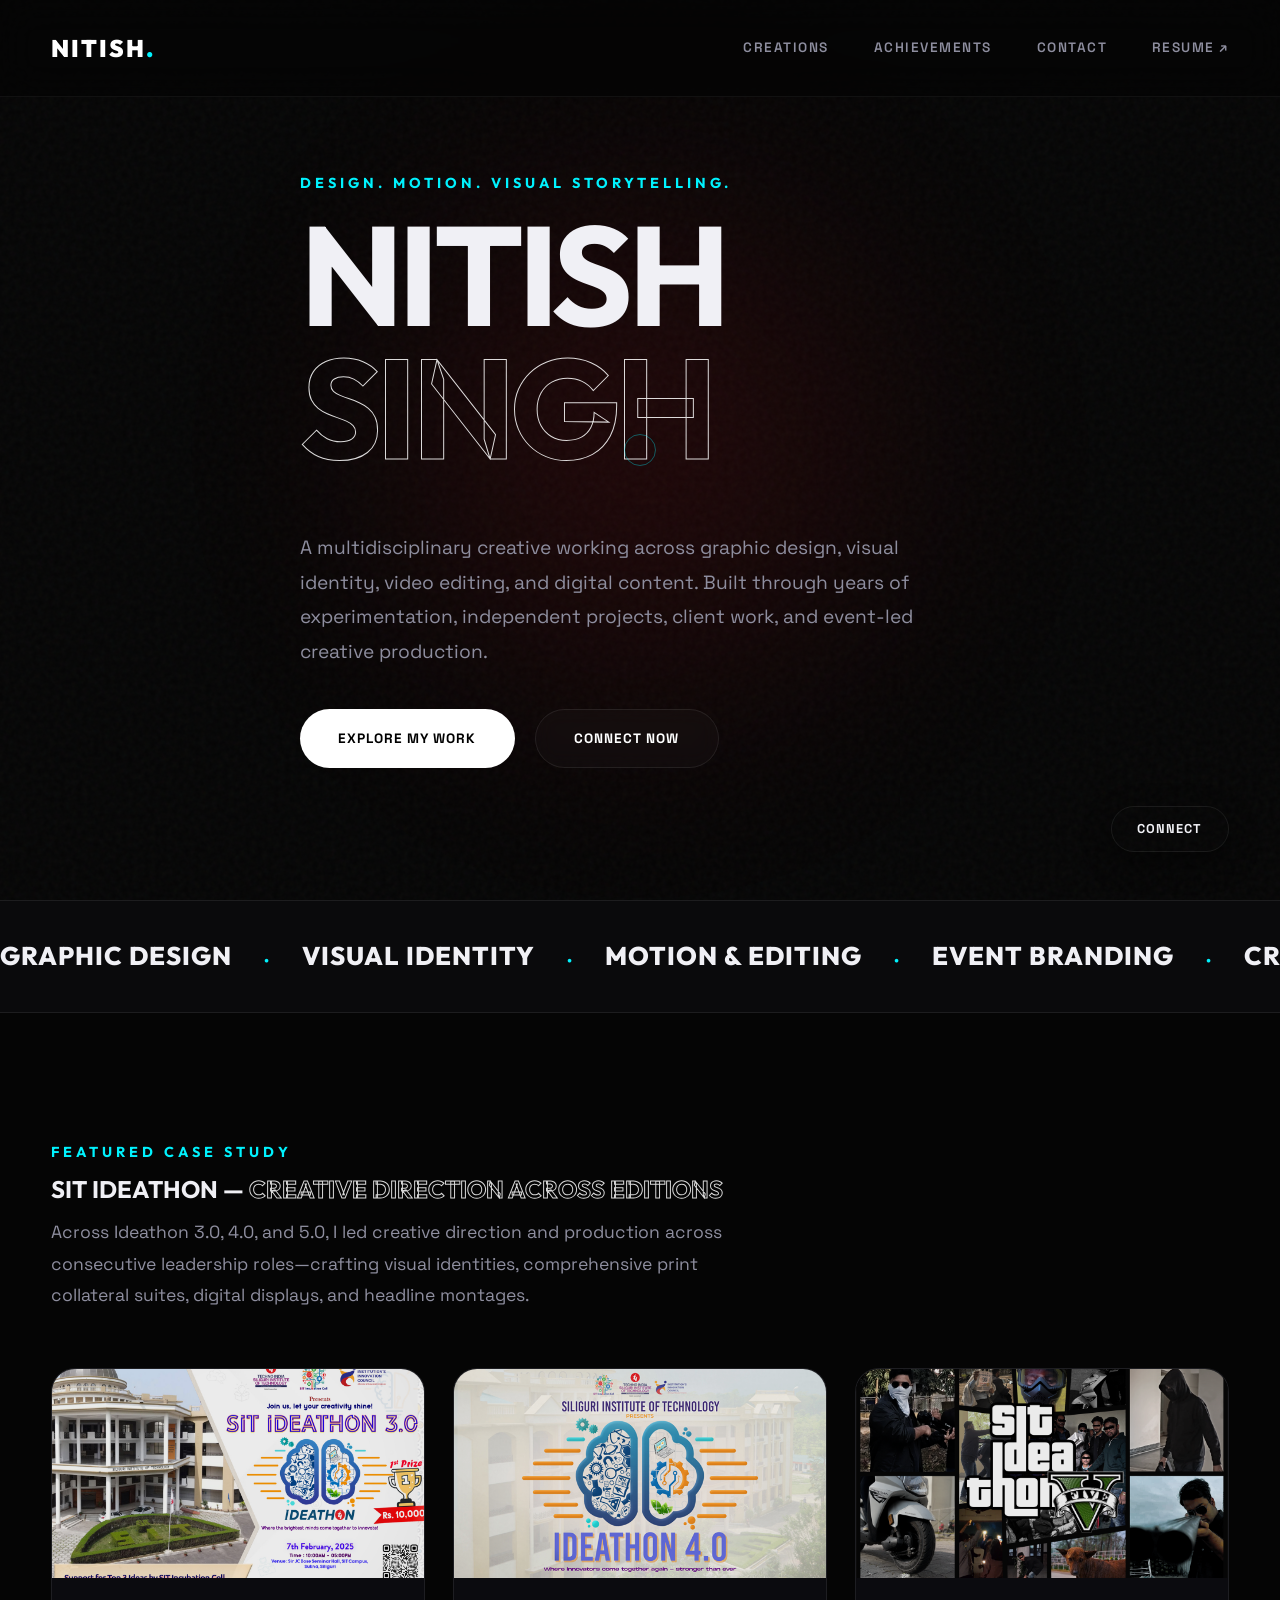
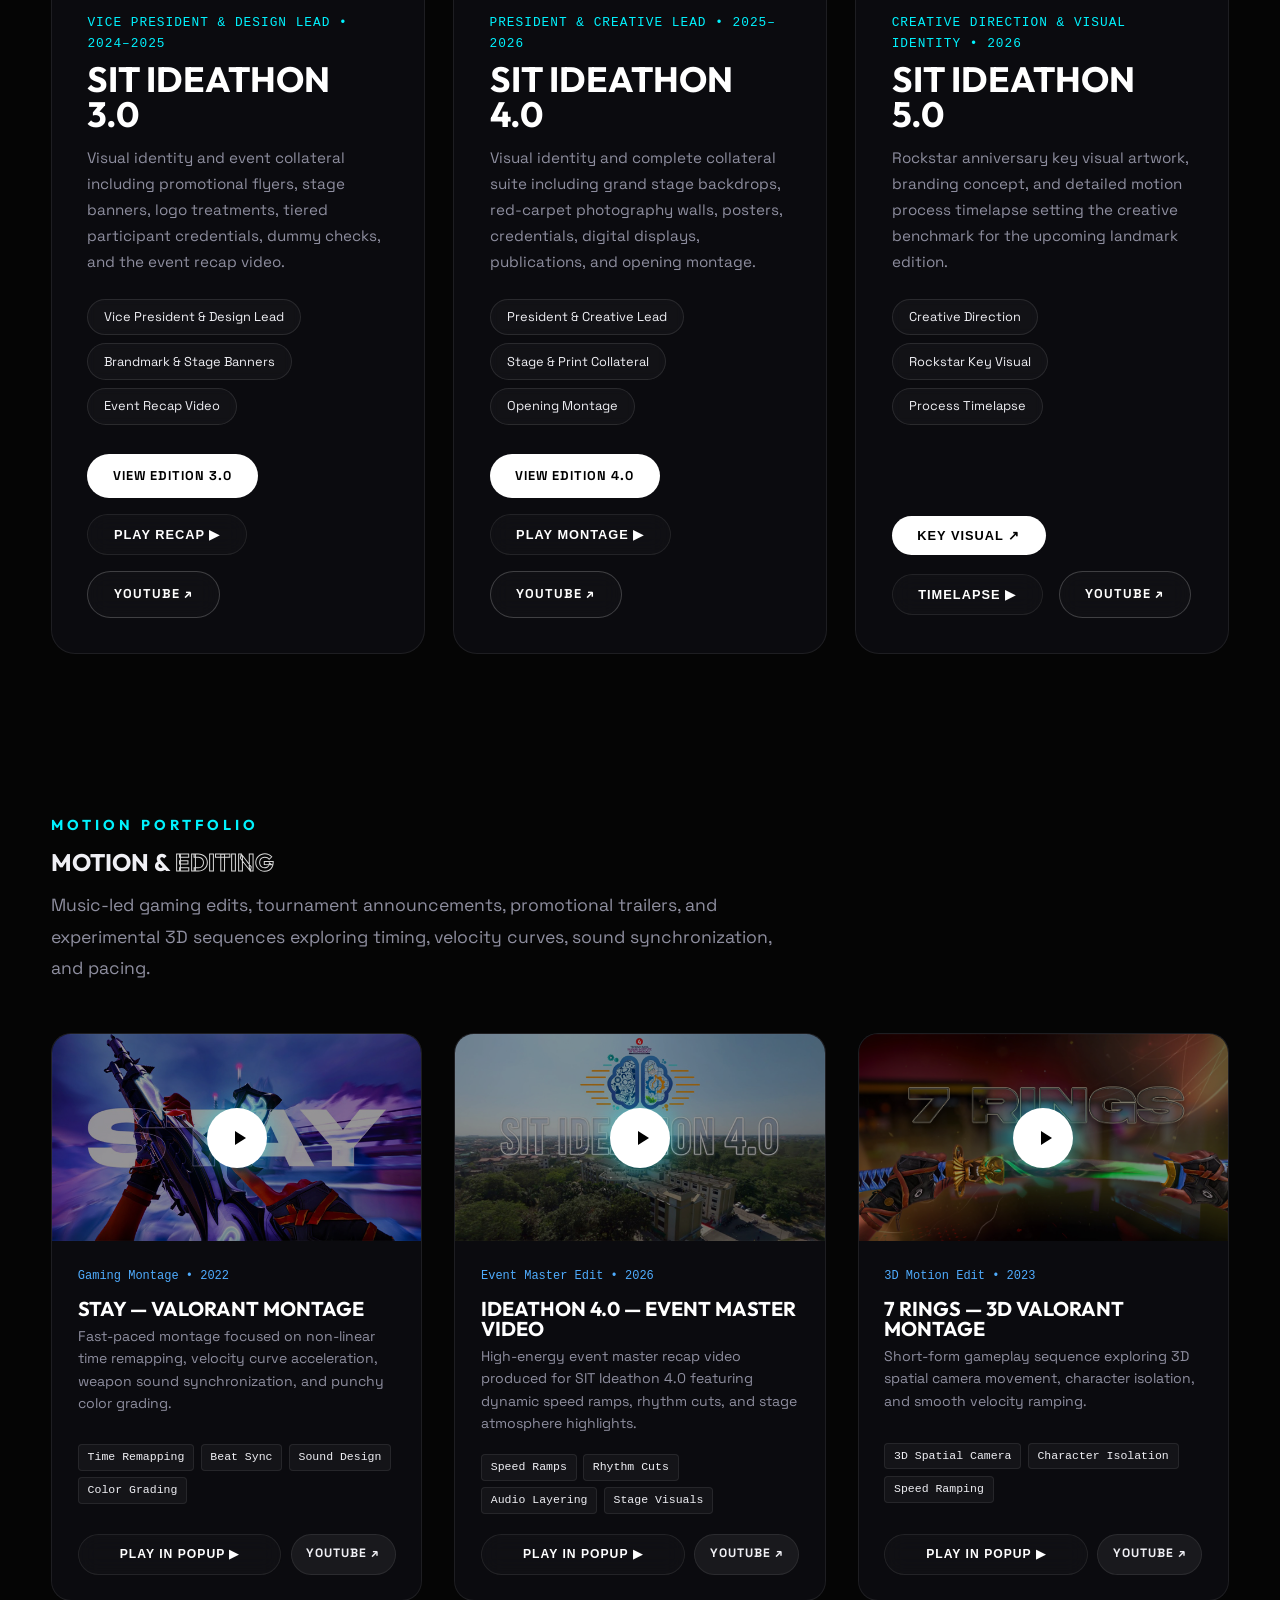
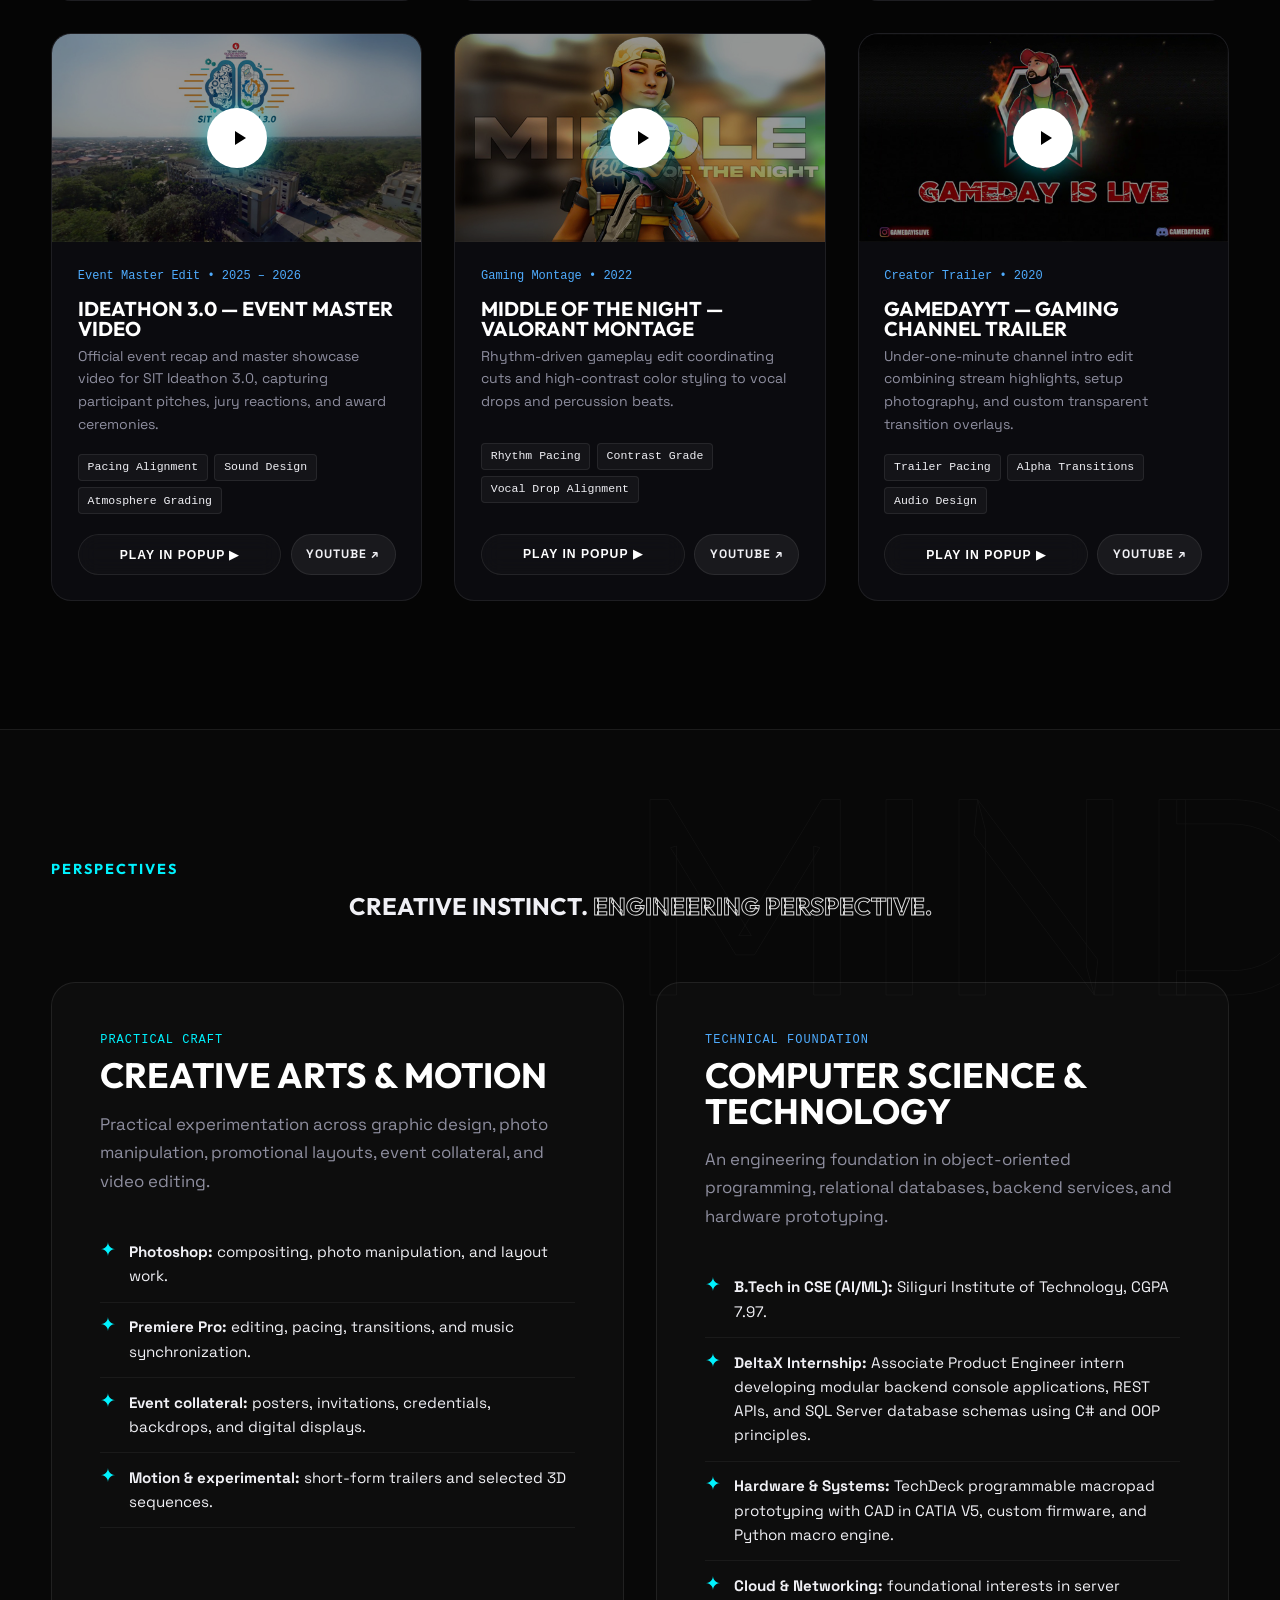
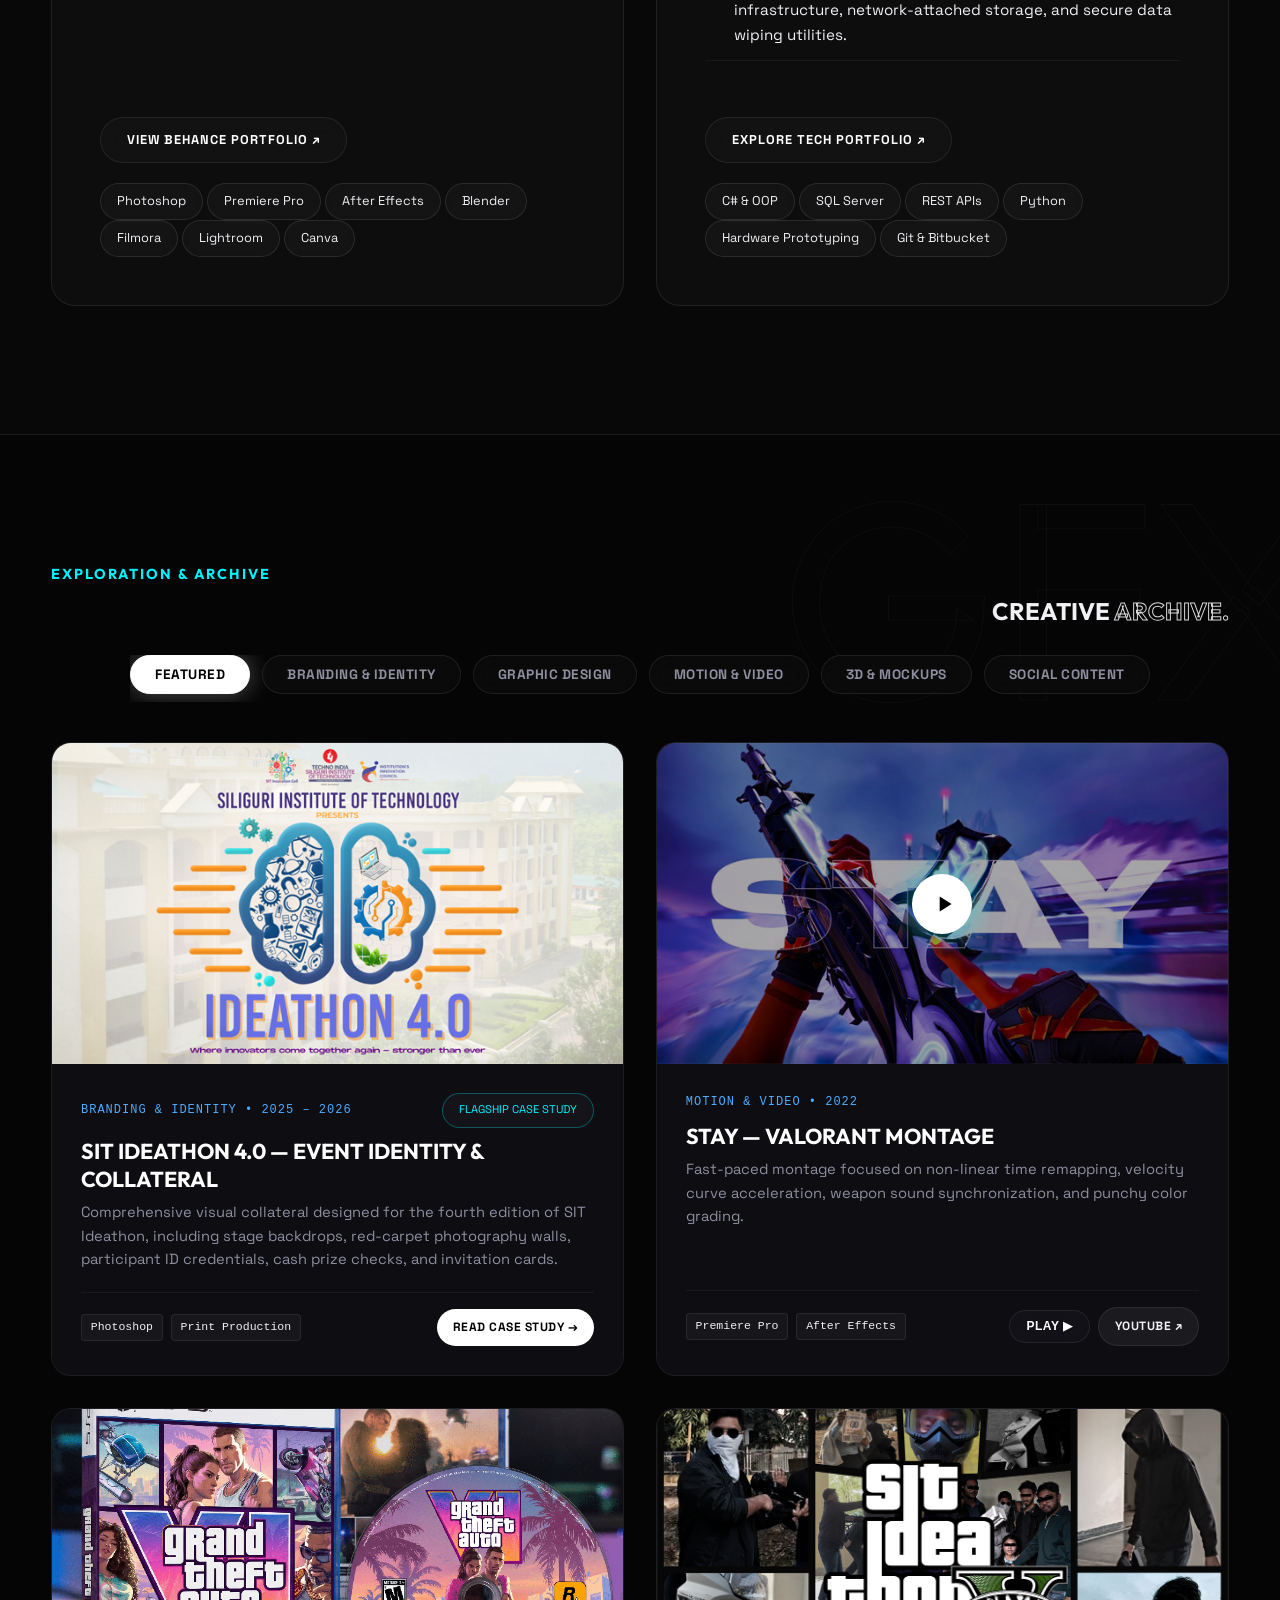
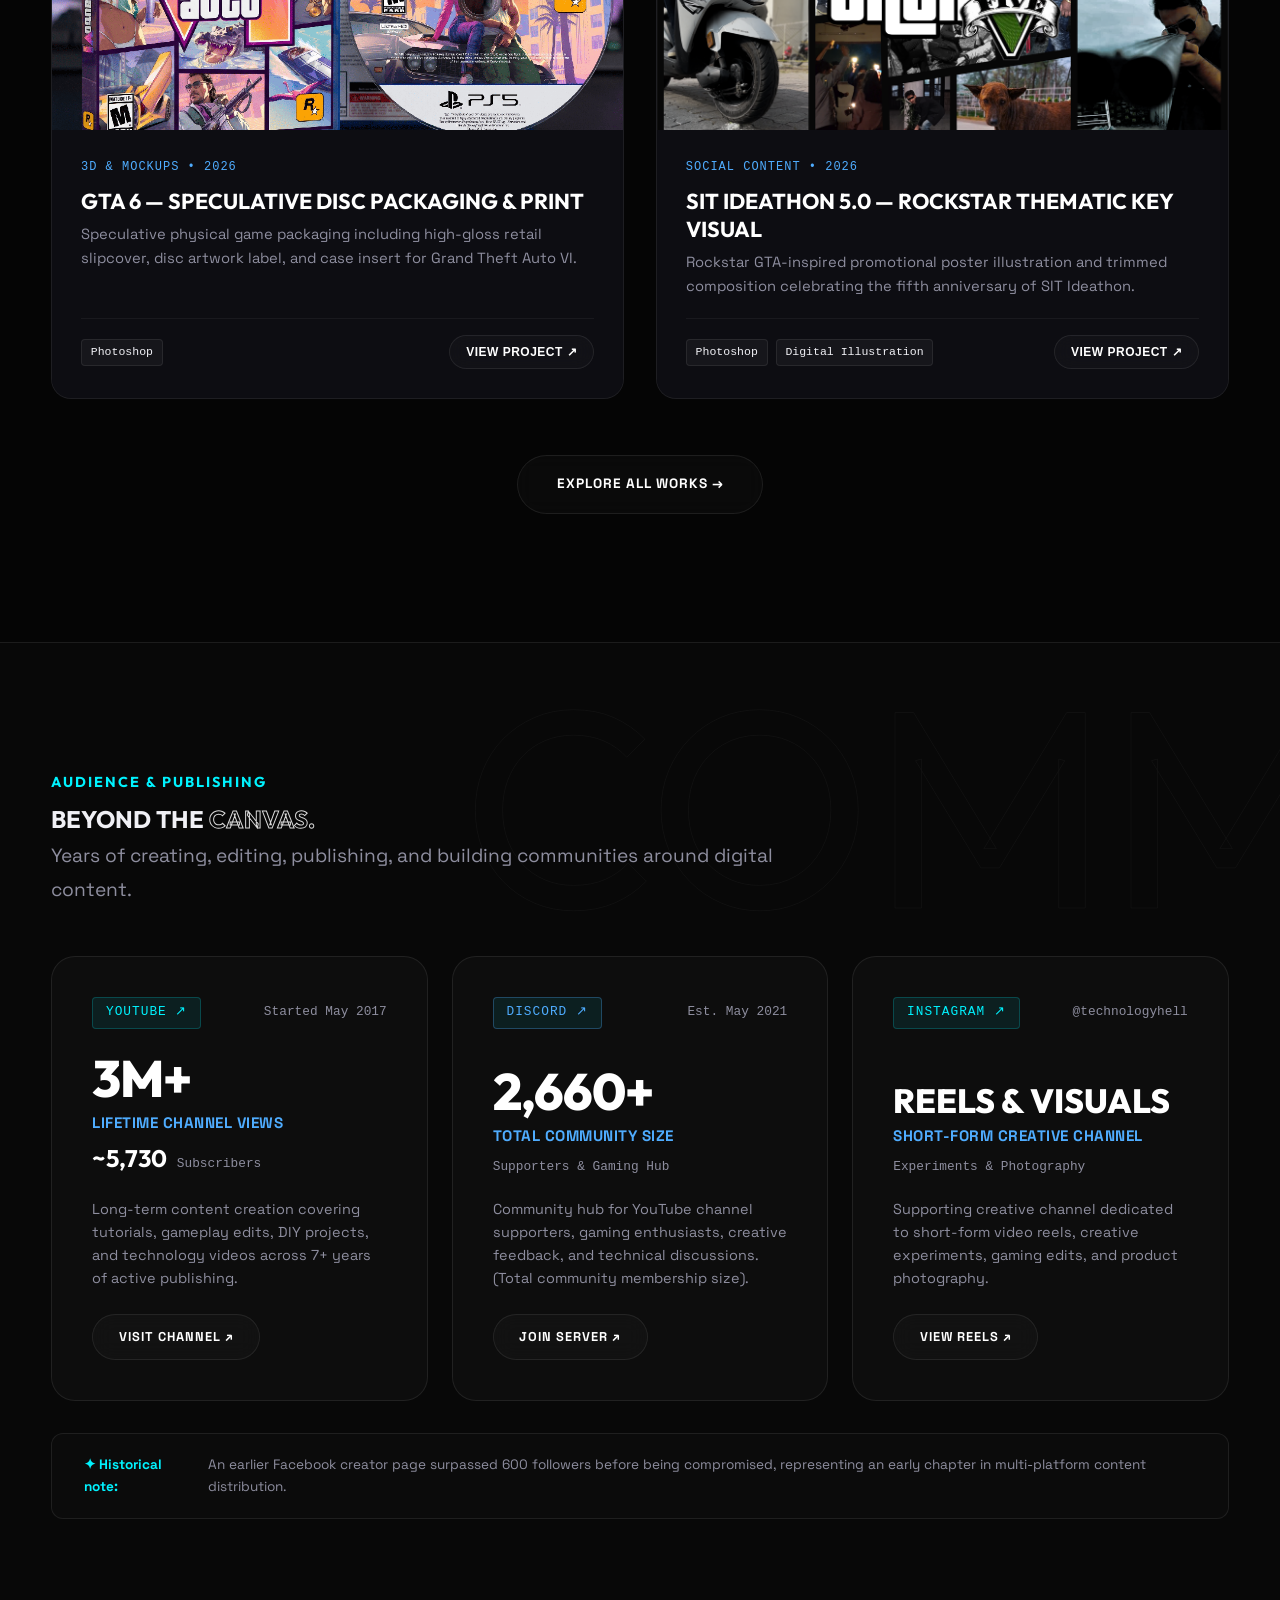
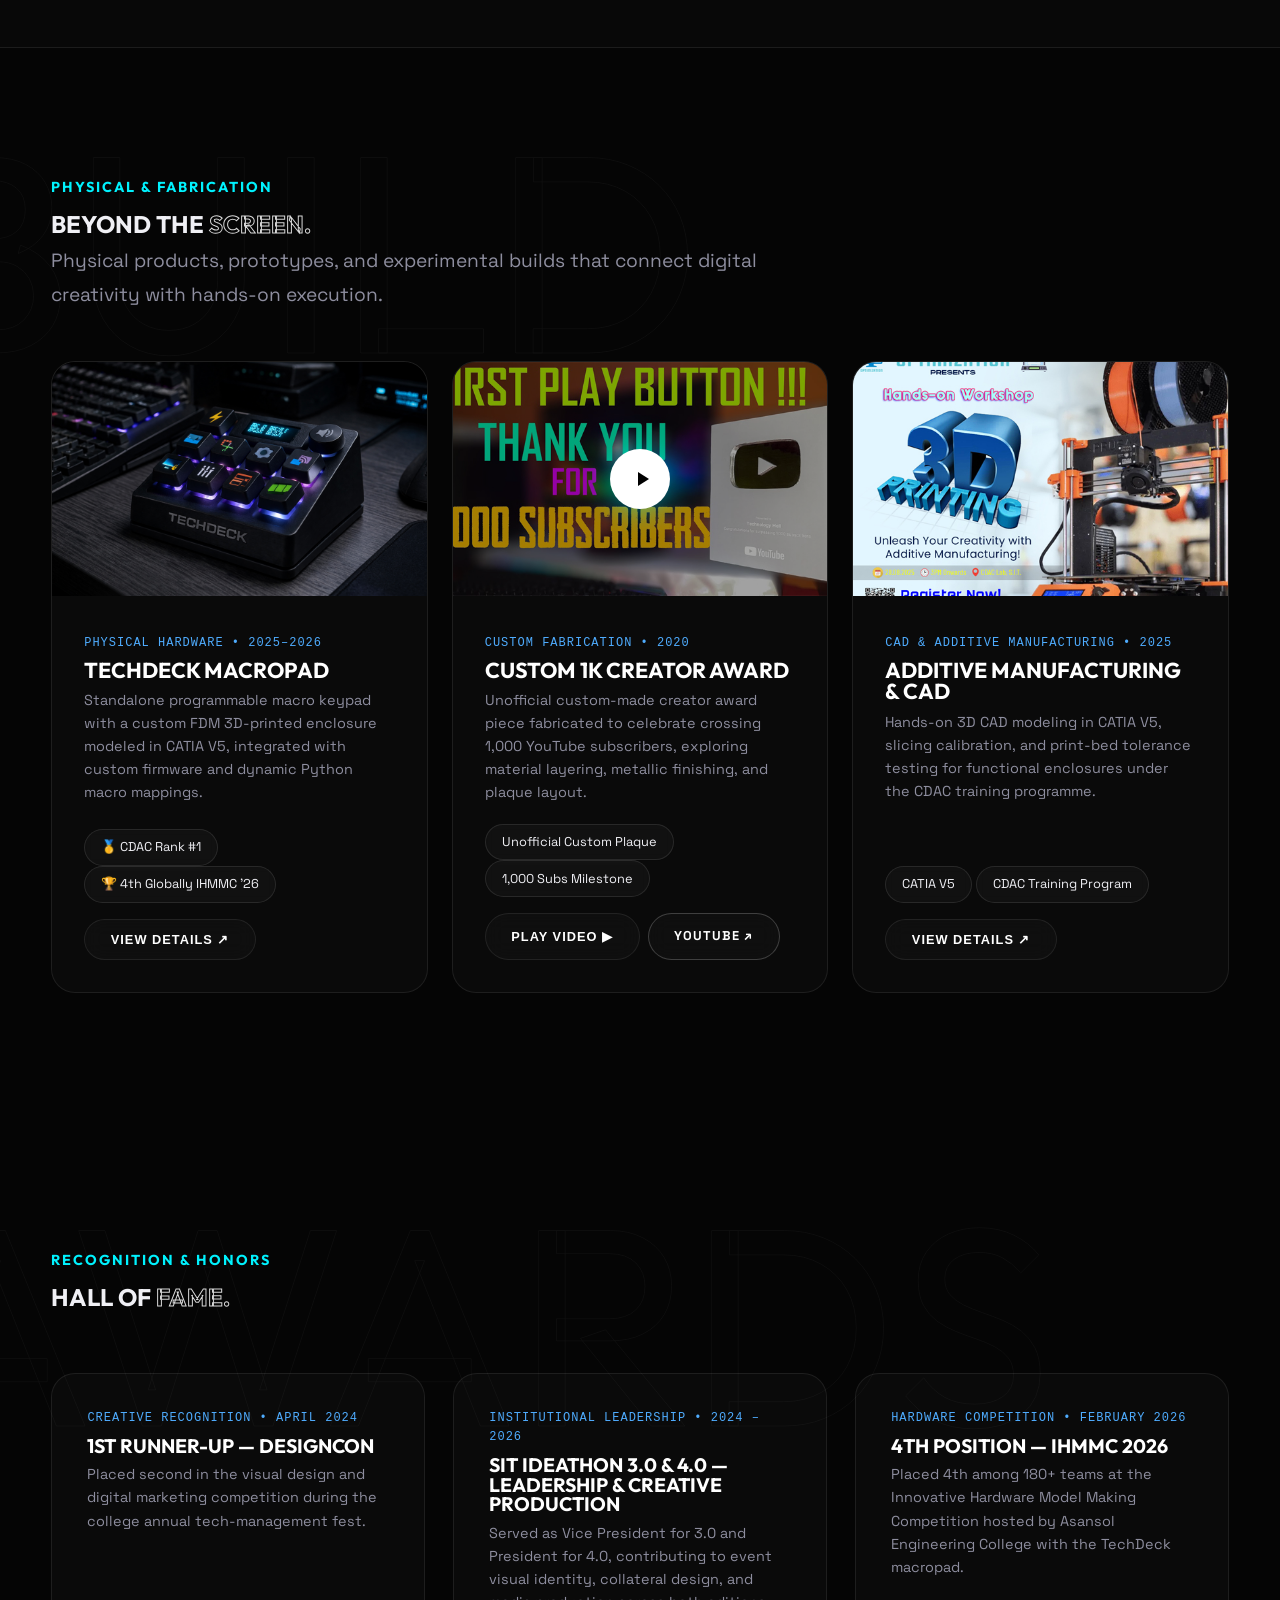
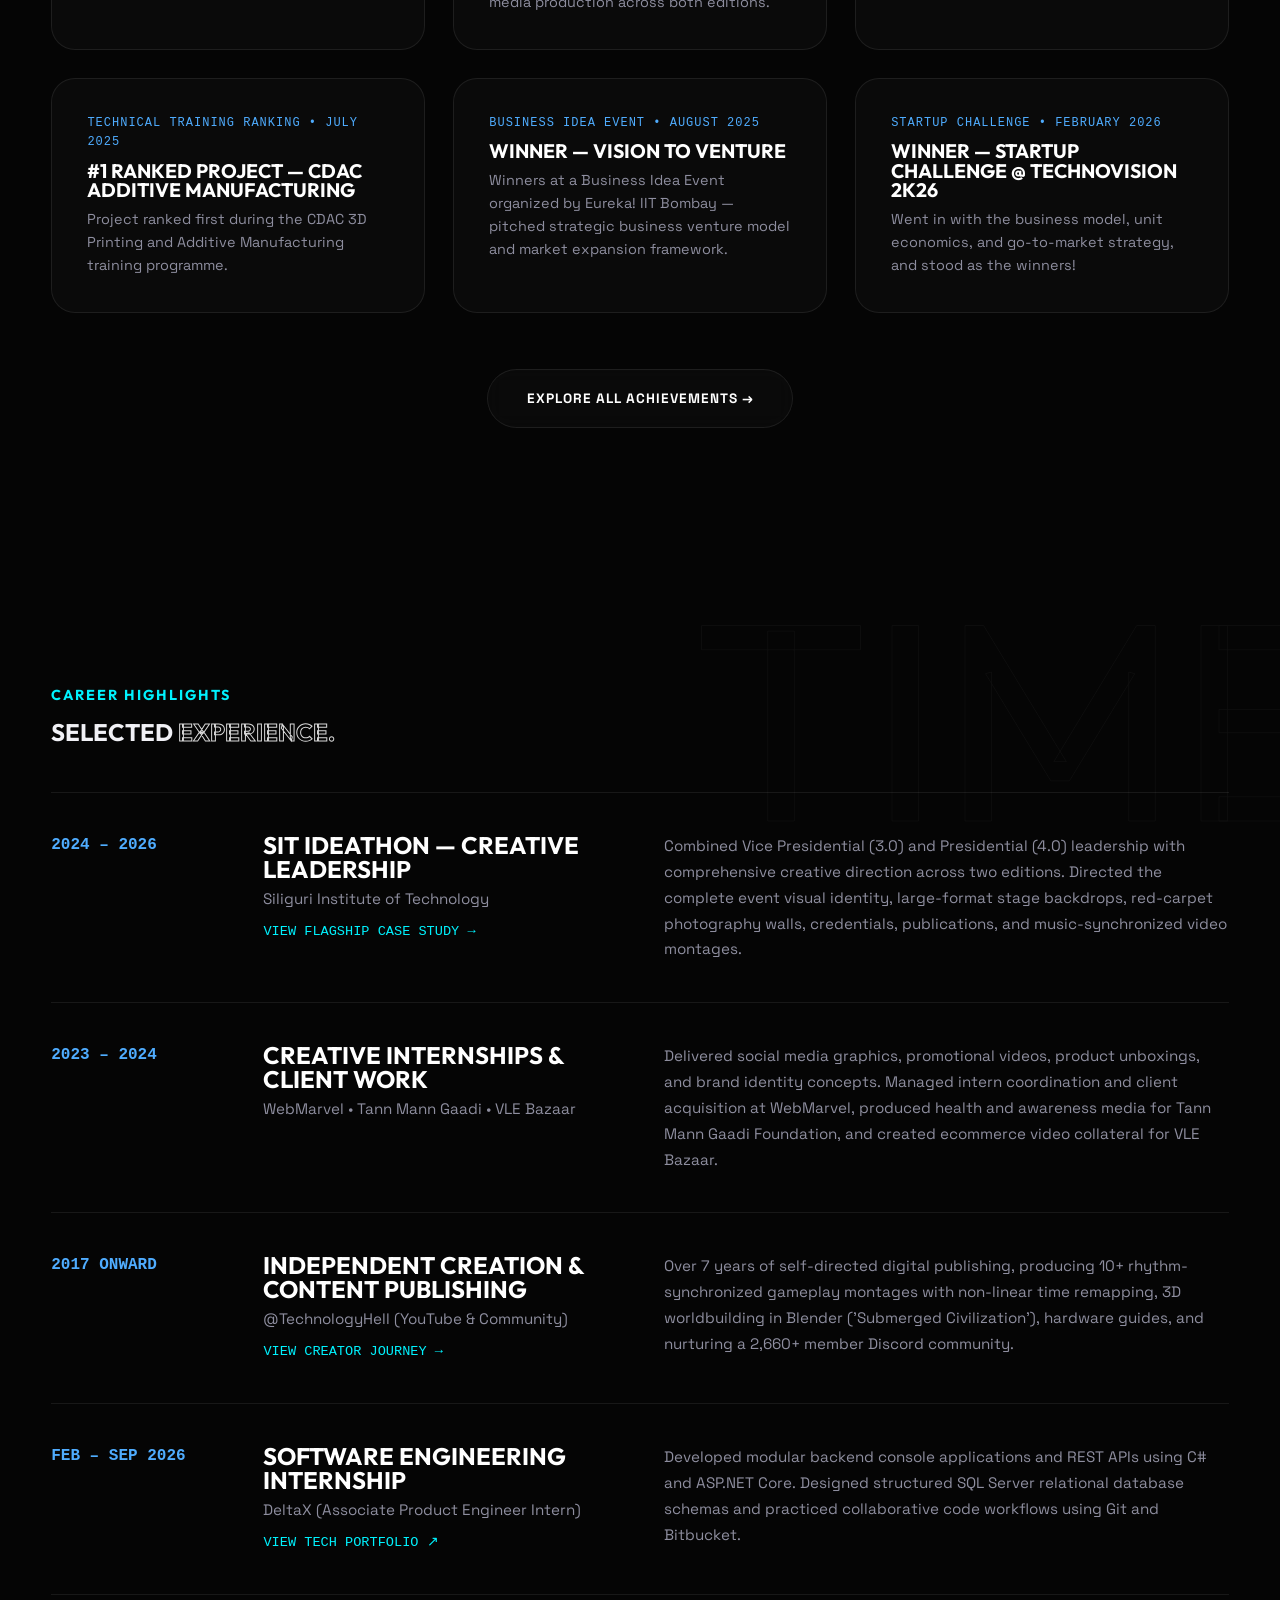
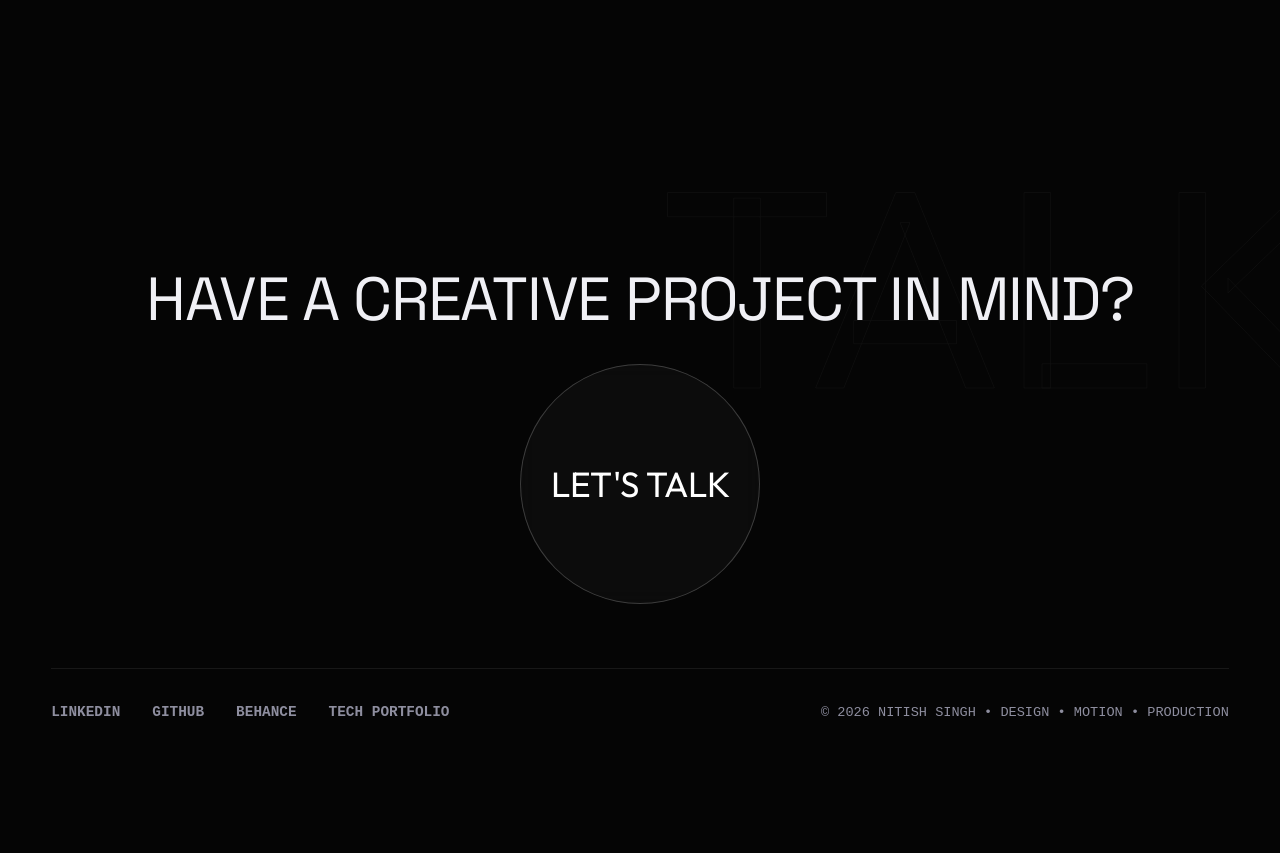
==== commit 2d9ba17a: "Iframe patch" ====
--- a/index.html
+++ b/index.html
@@ -4,10 +4,12 @@
 <head>
     <meta charset="UTF-8">
     <meta name="viewport" content="width=device-width, initial-scale=1.0">
+    <meta name="referrer" content="strict-origin-when-cross-origin">
     <title>Nitish Singh | Creative Designer & Motion Artist</title>
 
     <!-- Favicon -->
     <link rel="icon" type="image/svg+xml" href="data:image/svg+xml,<svg xmlns='http://www.w3.org/2000/svg' viewBox='0 0 100 100'><rect width='100' height='100' rx='20' fill='%23050505'/><path d='M30 70V30L55 55V30H70V70L45 45V70H30Z' fill='%2300f2fe'/></svg>">
+    <link rel="icon" type="image/svg+xml" href="favicon.svg">
     <meta name="description" content="Portfolio of Nitish Singh — A multidisciplinary creative working across graphic design, visual identity, motion and video editing, with a background in Computer Science & AI/ML.">
 
     <!-- Google Fonts: Outfit & Space Grotesk -->
@@ -33,12 +35,10 @@
             
             <nav class="desktop-nav">
                 <ul class="nav-links">
-                    <li><a href="works/index.html" class="hover-blur nav-item">All Works</a></li>
-                    <li><a href="#work" class="hover-blur nav-item" data-section="work">Case Study</a></li>
-                    <li><a href="#about" class="hover-blur nav-item" data-section="about">About</a></li>
+                    <li><a href="works/index.html" class="hover-blur nav-item">Creations</a></li>
                     <li><a href="achievements/index.html" class="hover-blur nav-item">Achievements</a></li>
                     <li><a href="contact/index.html" class="hover-blur nav-item">Contact</a></li>
-                    <li><a href="assets/Nitish_Singh_Creative_Resume.pdf" target="_blank" class="hover-blur nav-item">Resume ↗</a></li>
+                    <li><a href="https://drive.google.com/file/d/1DieFi6Mk-B6EoKDMg8yGlseBv7SV4-5v/view?usp=sharing" target="_blank" rel="noopener noreferrer" class="hover-blur nav-item">Resume ↗</a></li>
                 </ul>
             </nav>
 
@@ -52,17 +52,11 @@
     <!-- Mobile Menu Drawer Overlay -->
     <div id="mobileMenu" class="mobile-menu-drawer">
         <button id="mobileMenuClose" class="mobile-menu-close" aria-label="Close menu">&times;</button>
-        <a href="works/index.html">All Works</a>
-        <a href="works/branding/index.html">Branding & Identity</a>
-        <a href="works/graphics/index.html">Graphic Design</a>
-        <a href="works/motionvideo/index.html">Motion & Video</a>
-        <a href="works/mockups/index.html">3D & Mockups</a>
-        <a href="works/socialcontent/index.html">Social Content</a>
-        <a href="#work">Case Study</a>
+        <a href="index.html">Home</a>
+        <a href="works/index.html">Creations</a>
         <a href="achievements/index.html">Achievements</a>
-        <a href="#about">About</a>
         <a href="contact/index.html">Contact</a>
-        <a href="assets/Nitish_Singh_Creative_Resume.pdf" target="_blank">Resume ↗</a>
+        <a href="https://drive.google.com/file/d/1DieFi6Mk-B6EoKDMg8yGlseBv7SV4-5v/view?usp=sharing" target="_blank" rel="noopener noreferrer">Resume ↗</a>
     </div>
 
     <main>
@@ -683,6 +677,13 @@
                         </div>
                     </div>
                 </div>
+
+                <!-- Explore All Achievements Button -->
+                <div style="margin-top: 3.5rem; text-align: center;">
+                    <a href="achievements/index.html" class="btn secondary">
+                        <span class="btn-text">EXPLORE ALL ACHIEVEMENTS →</span>
+                    </a>
+                </div>
             </div>
         </section>
 
--- a/style.css
+++ b/style.css
@@ -1684,6 +1684,28 @@
     transform: translateY(-4px);
 }
 
+.portfolios-networks-grid {
+    display: grid;
+    grid-template-columns: repeat(3, 1fr);
+    gap: 1.25rem;
+}
+
+@media (max-width: 900px) {
+    .portfolios-networks-grid {
+        grid-template-columns: repeat(2, 1fr);
+    }
+}
+
+@media (max-width: 600px) {
+    .portfolios-networks-grid {
+        grid-template-columns: 1fr;
+    }
+}
+
+[data-page="contact"] #draggable-btn {
+    display: none !important;
+}
+
 .contact-channel-icon {
     width: 48px;
     height: 48px;
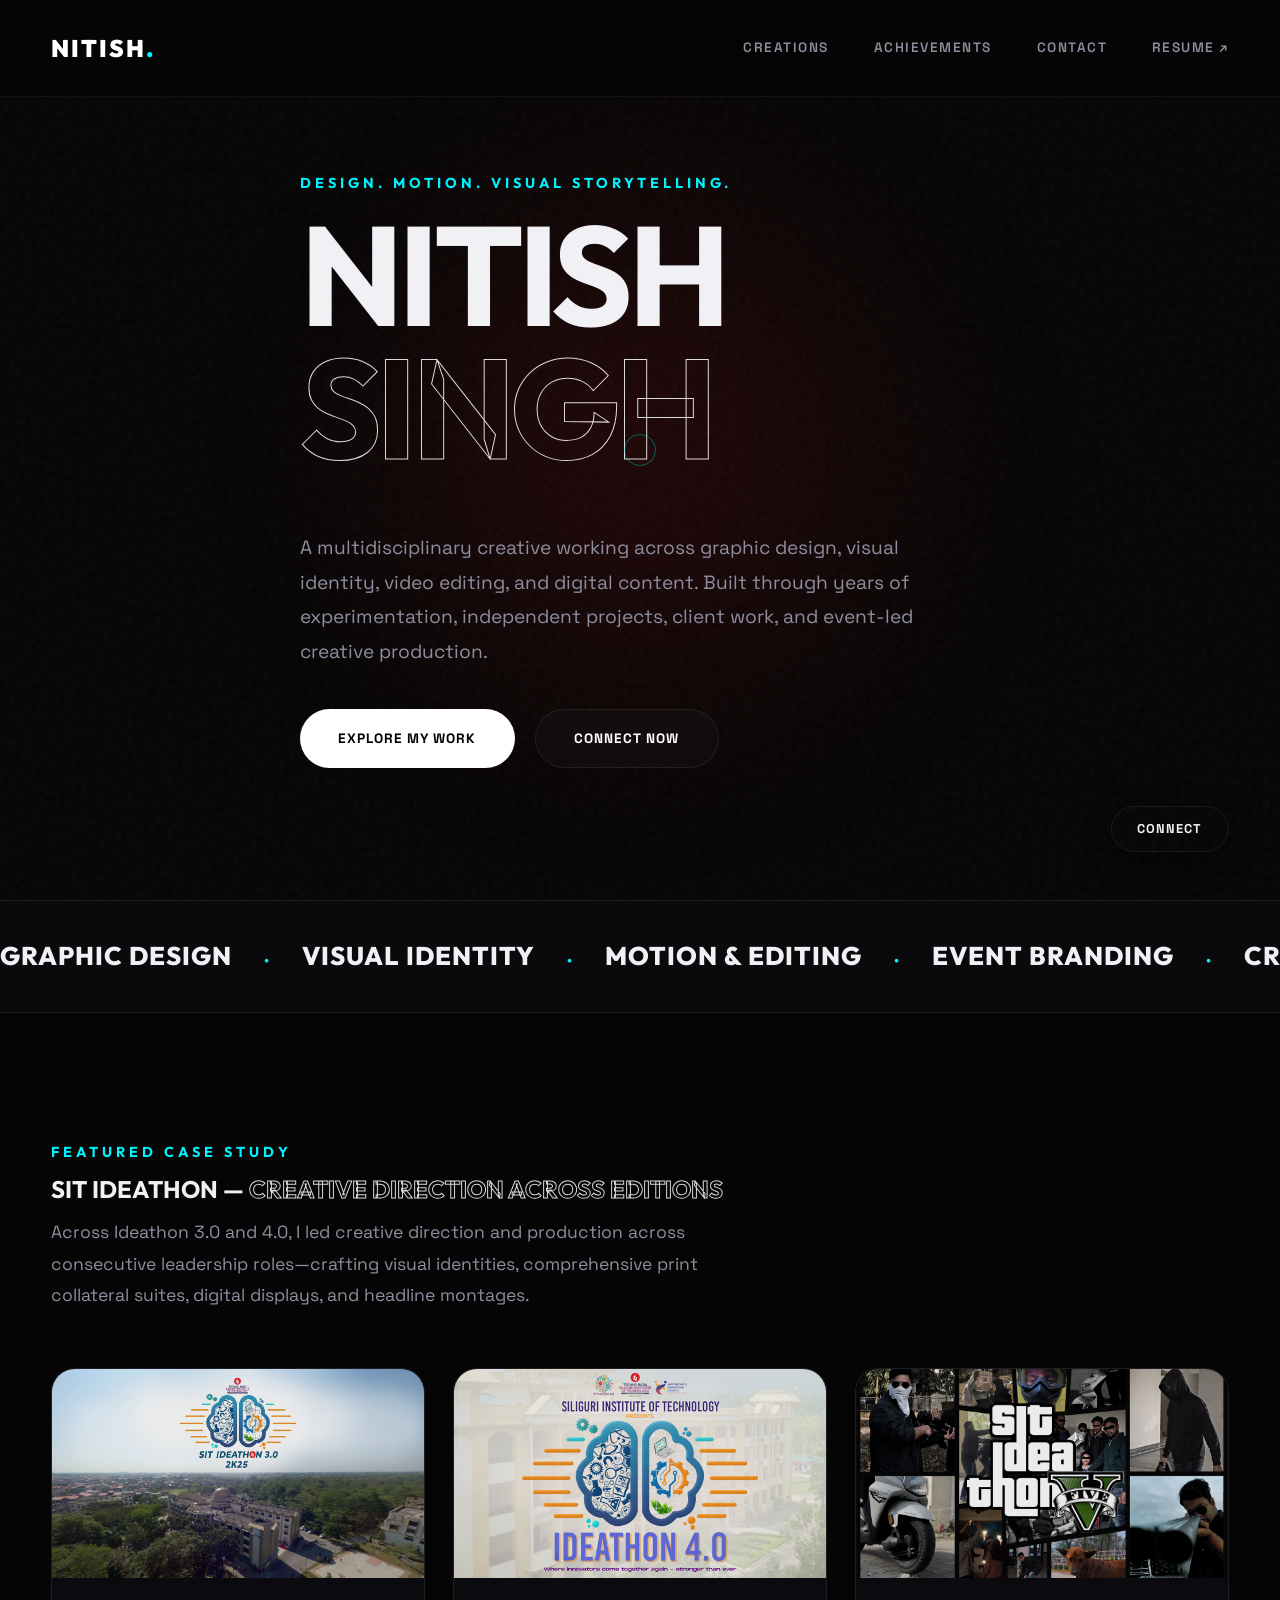
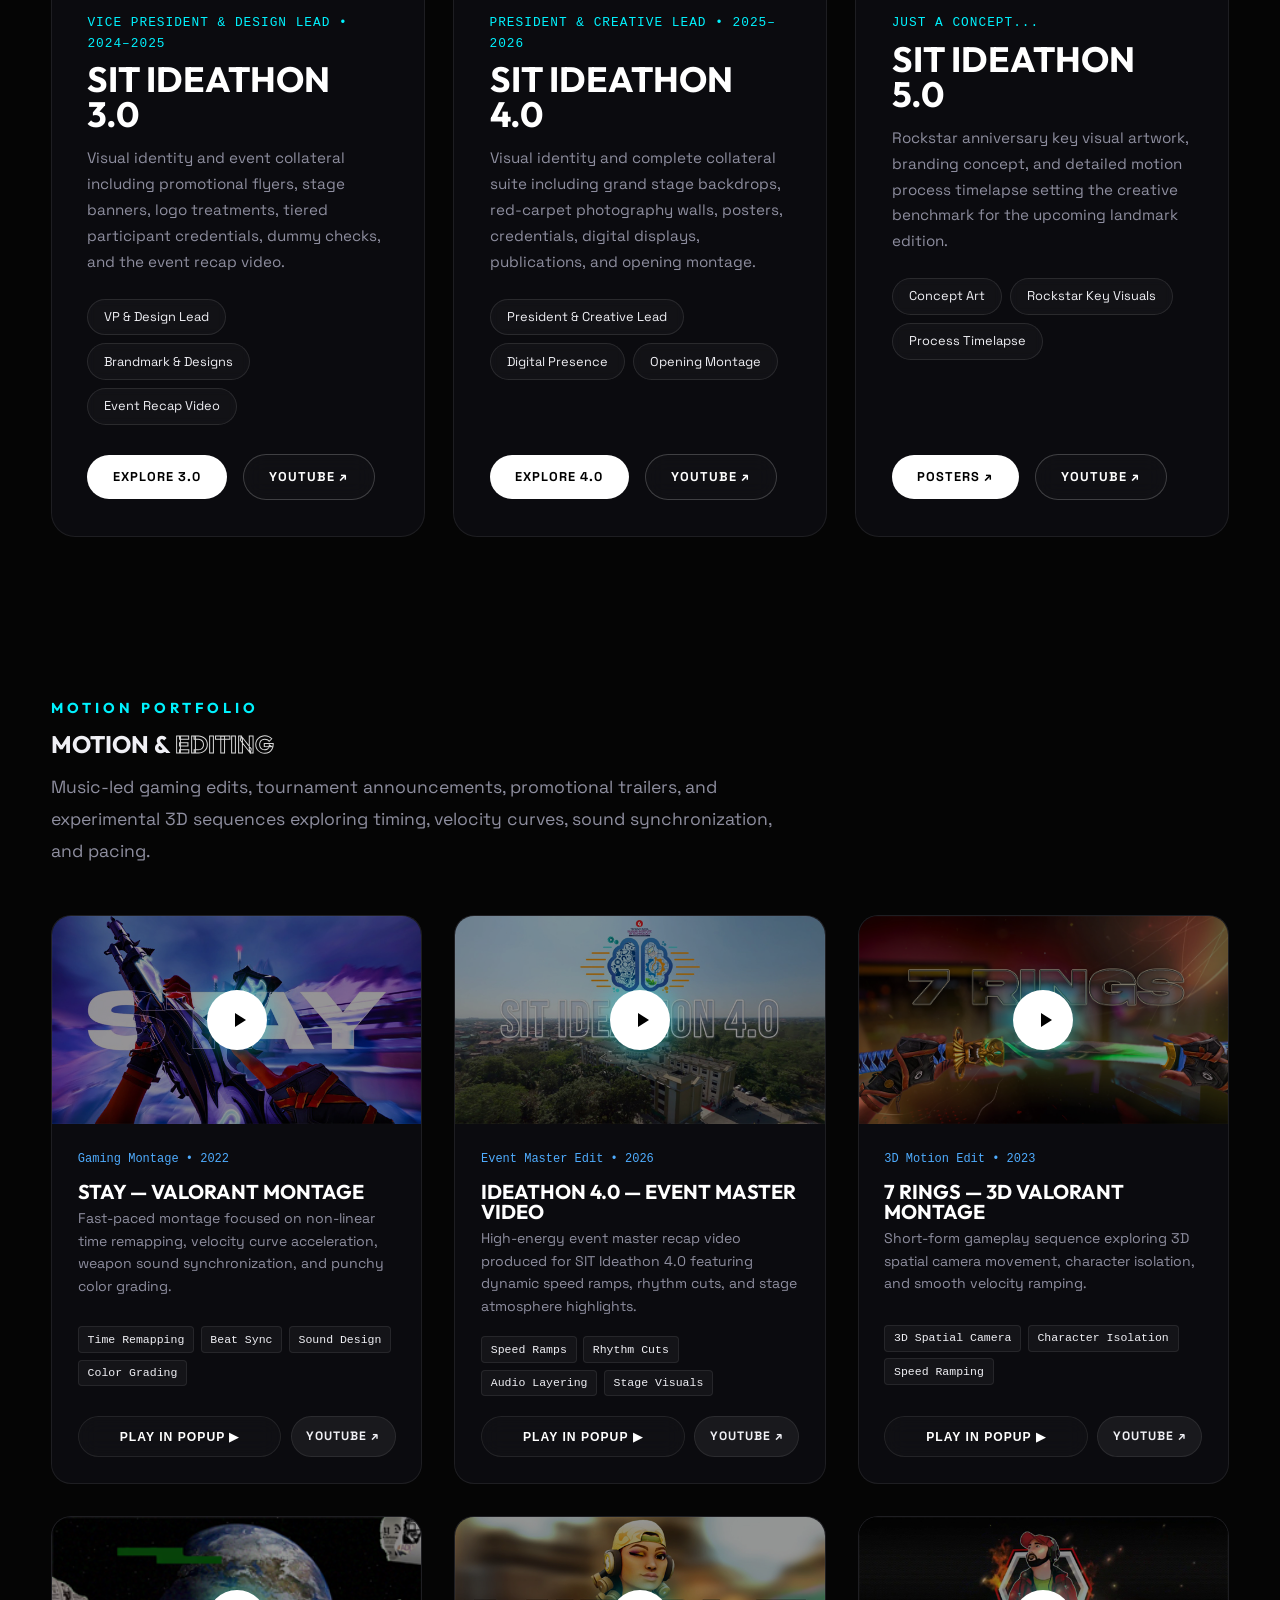
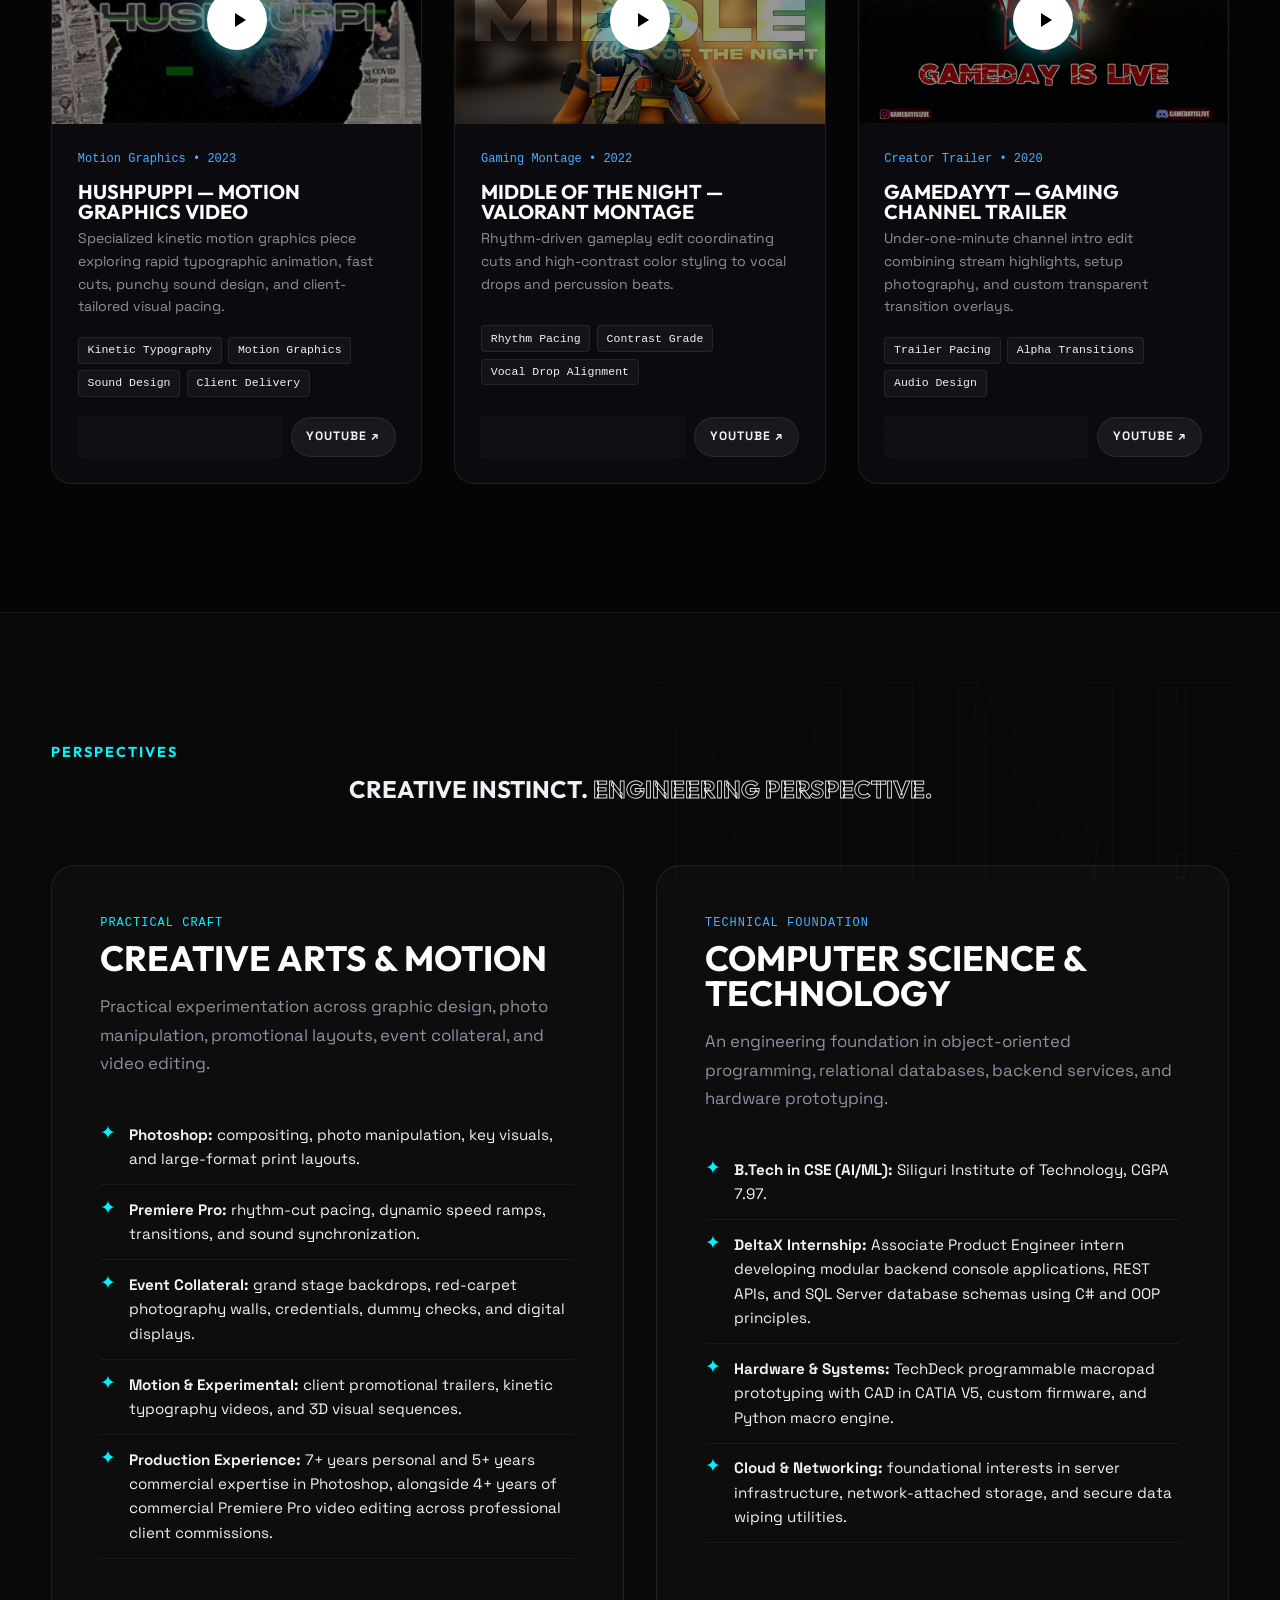
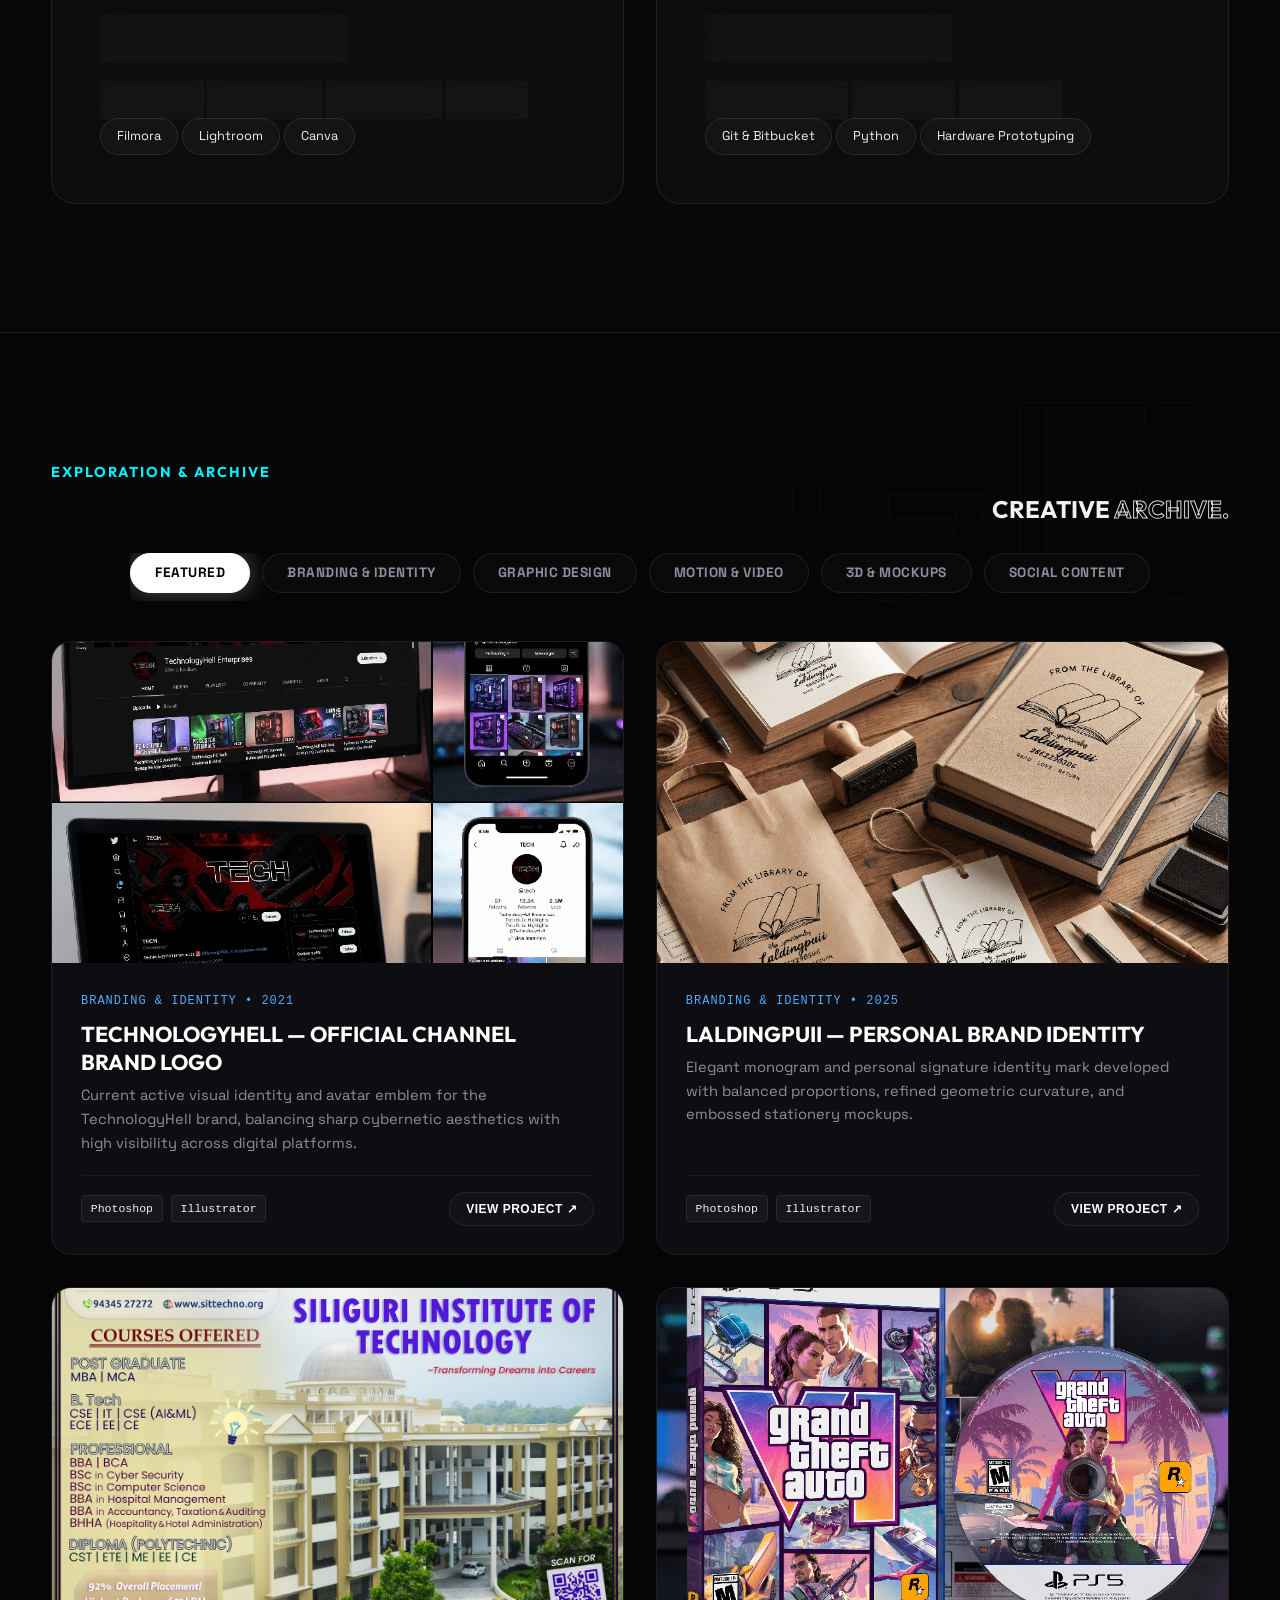
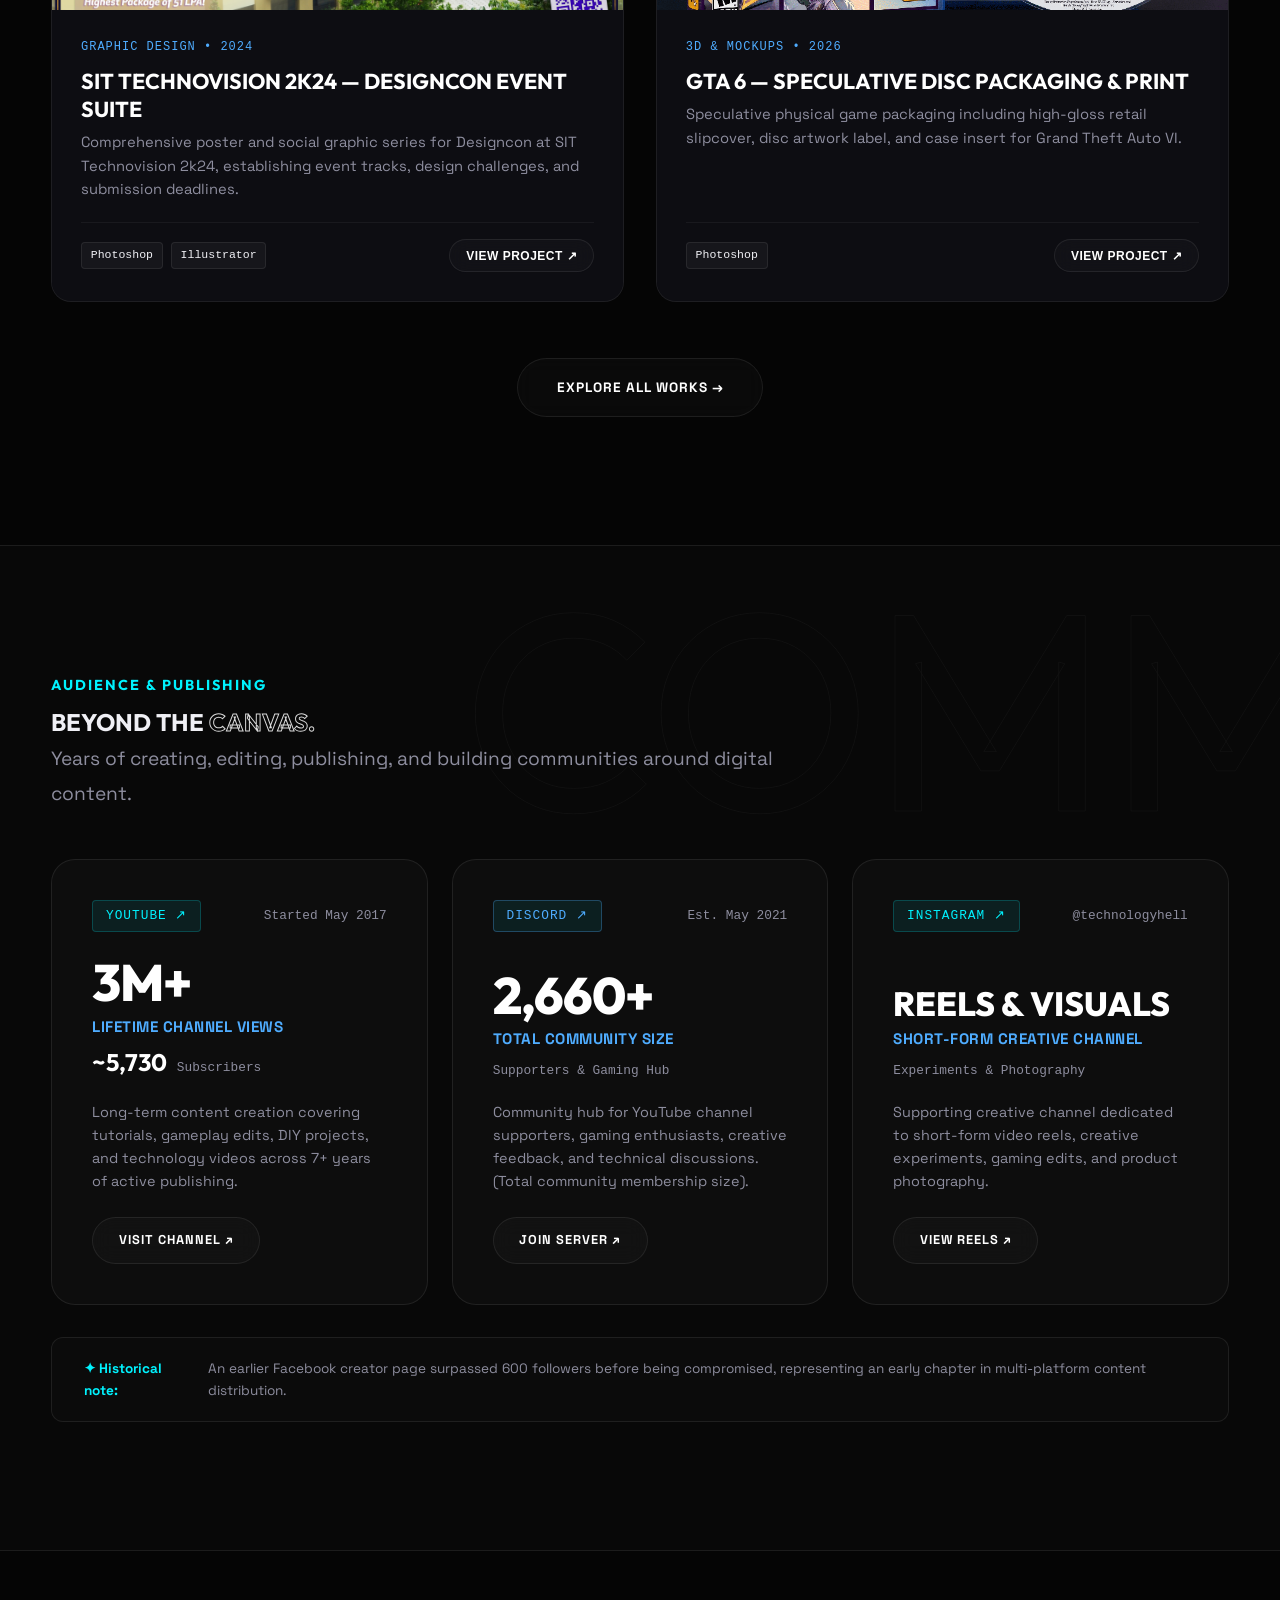
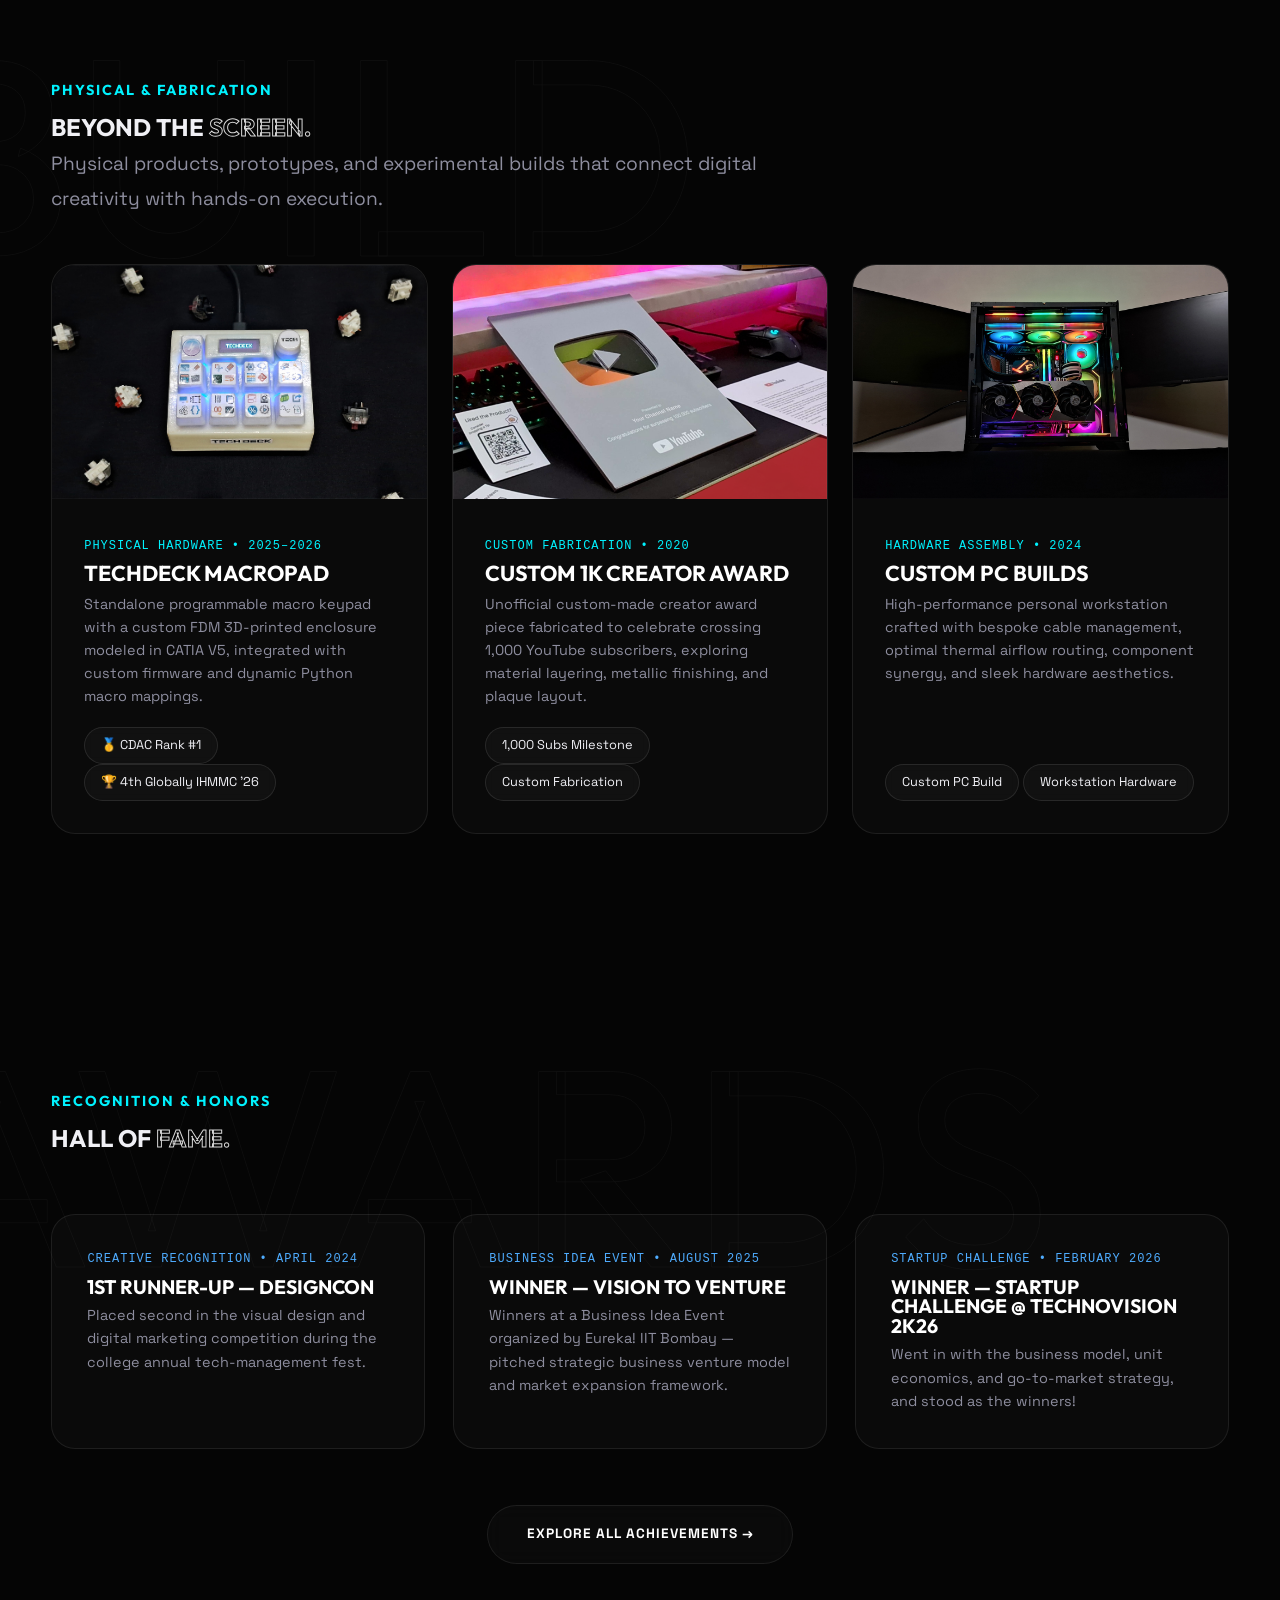
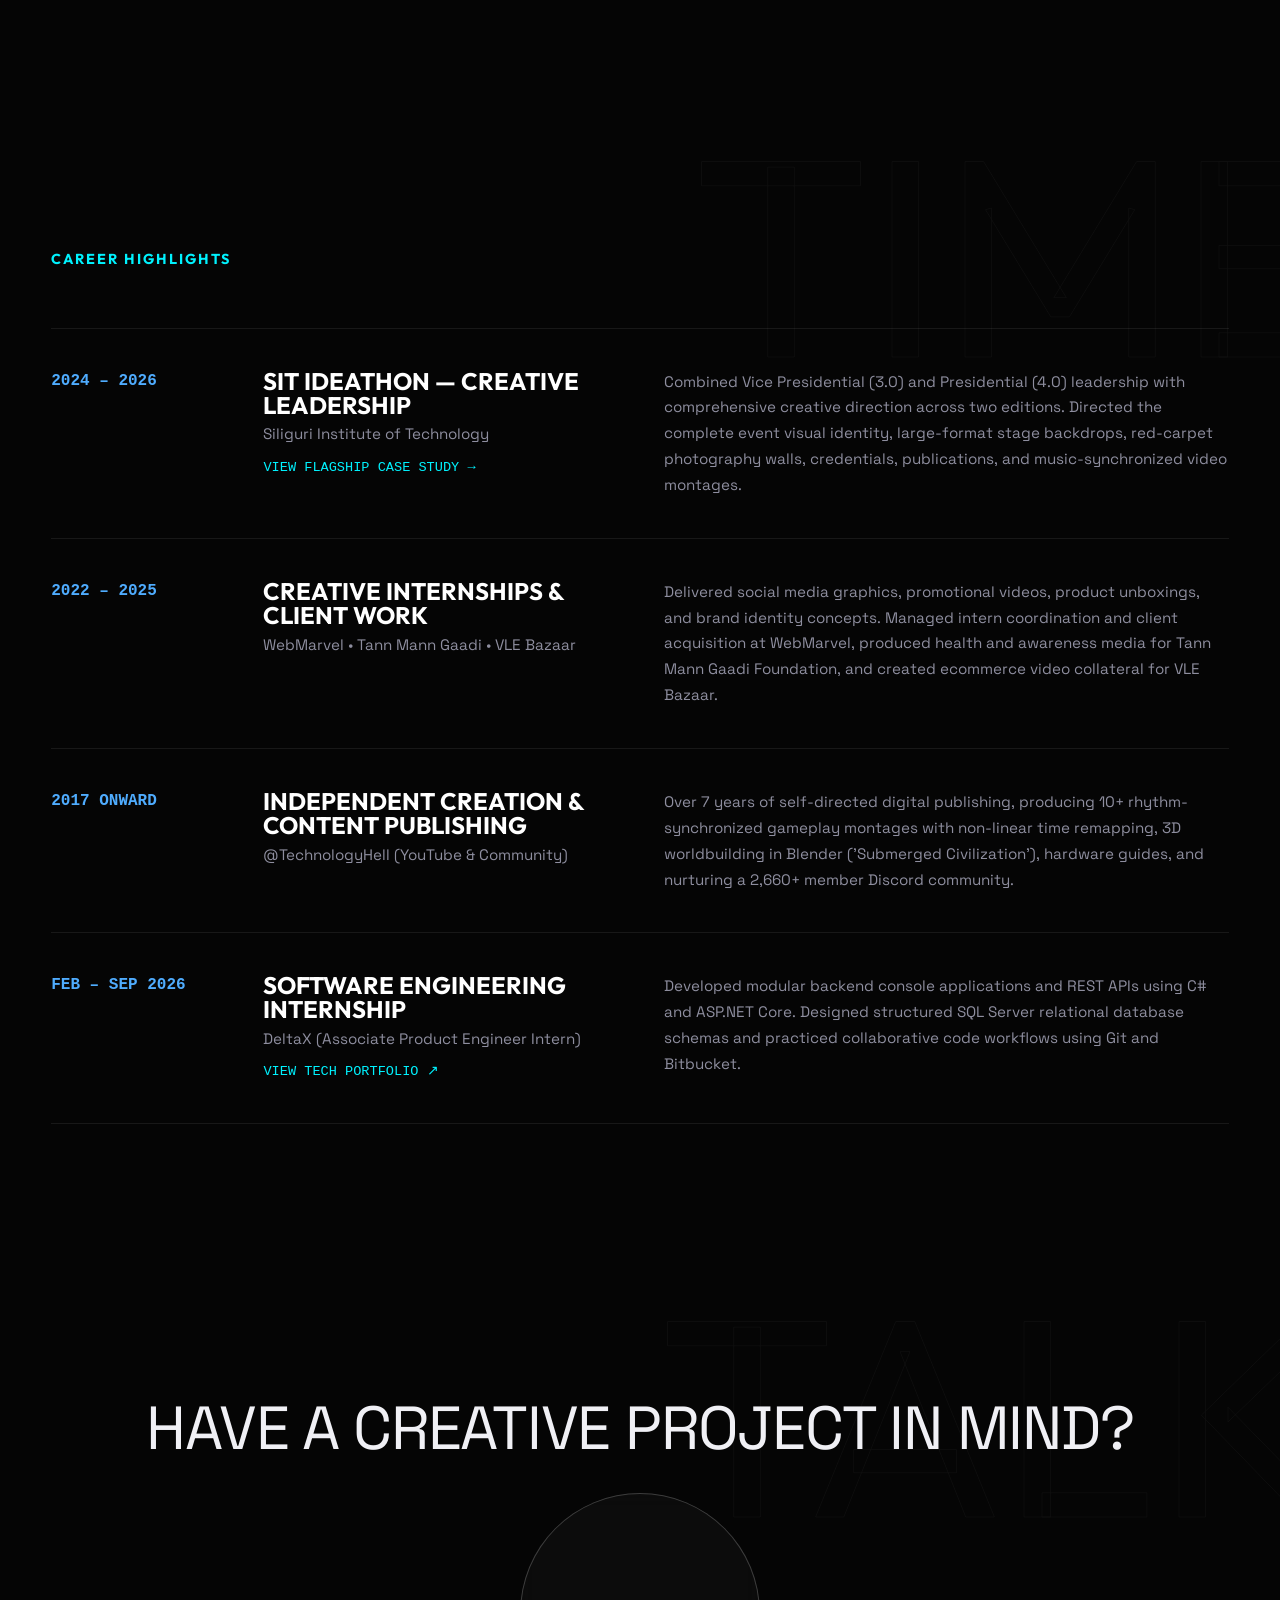
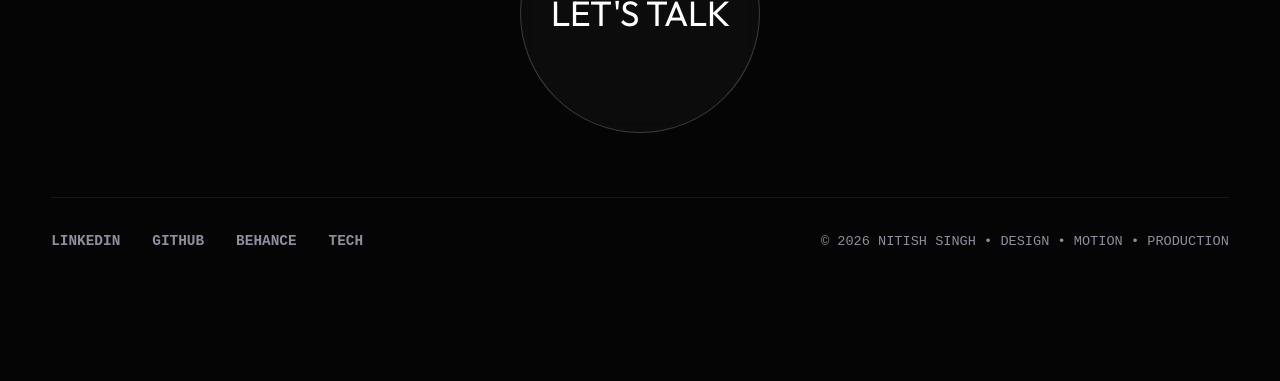
==== commit 12e514ee: "pseudoCompletion" ====
--- a/index.html
+++ b/index.html
@@ -8,14 +8,18 @@
     <title>Nitish Singh | Creative Designer & Motion Artist</title>
 
     <!-- Favicon -->
-    <link rel="icon" type="image/svg+xml" href="data:image/svg+xml,<svg xmlns='http://www.w3.org/2000/svg' viewBox='0 0 100 100'><rect width='100' height='100' rx='20' fill='%23050505'/><path d='M30 70V30L55 55V30H70V70L45 45V70H30Z' fill='%2300f2fe'/></svg>">
+    <link rel="icon" type="image/svg+xml"
+        href="data:image/svg+xml,<svg xmlns='http://www.w3.org/2000/svg' viewBox='0 0 100 100'><rect width='100' height='100' rx='20' fill='%23050505'/><path d='M30 70V30L55 55V30H70V70L45 45V70H30Z' fill='%2300f2fe'/></svg>">
     <link rel="icon" type="image/svg+xml" href="favicon.svg">
-    <meta name="description" content="Portfolio of Nitish Singh — A multidisciplinary creative working across graphic design, visual identity, motion and video editing, with a background in Computer Science & AI/ML.">
+    <meta name="description"
+        content="Portfolio of Nitish Singh — A multidisciplinary creative working across graphic design, visual identity, motion and video editing, with a background in Computer Science & AI/ML.">
 
     <!-- Google Fonts: Outfit & Space Grotesk -->
     <link rel="preconnect" href="https://fonts.googleapis.com">
     <link rel="preconnect" href="https://fonts.gstatic.com" crossorigin>
-    <link href="https://fonts.googleapis.com/css2?family=Outfit:wght@300;400;600;800;900&family=Space+Grotesk:wght@500;700&display=swap" rel="stylesheet">
+    <link
+        href="https://fonts.googleapis.com/css2?family=Outfit:wght@300;400;600;800;900&family=Space+Grotesk:wght@500;700&display=swap"
+        rel="stylesheet">
 
     <!-- Main Stylesheet -->
     <link rel="stylesheet" href="style.css">
@@ -32,13 +36,14 @@
     <header class="navbar">
         <div class="nav-container">
             <a href="index.html" class="logo magnetic" data-magnetic-strength="10">NITISH<span class="dot">.</span></a>
-            
+
             <nav class="desktop-nav">
                 <ul class="nav-links">
                     <li><a href="works/index.html" class="hover-blur nav-item">Creations</a></li>
                     <li><a href="achievements/index.html" class="hover-blur nav-item">Achievements</a></li>
                     <li><a href="contact/index.html" class="hover-blur nav-item">Contact</a></li>
-                    <li><a href="https://drive.google.com/file/d/1DieFi6Mk-B6EoKDMg8yGlseBv7SV4-5v/view?usp=sharing" target="_blank" rel="noopener noreferrer" class="hover-blur nav-item">Resume ↗</a></li>
+                    <li><a href="https://drive.google.com/file/d/1DieFi6Mk-B6EoKDMg8yGlseBv7SV4-5v/view?usp=sharing"
+                            target="_blank" rel="noopener noreferrer" class="hover-blur nav-item">Resume ↗</a></li>
                 </ul>
             </nav>
 
@@ -56,7 +61,8 @@
         <a href="works/index.html">Creations</a>
         <a href="achievements/index.html">Achievements</a>
         <a href="contact/index.html">Contact</a>
-        <a href="https://drive.google.com/file/d/1DieFi6Mk-B6EoKDMg8yGlseBv7SV4-5v/view?usp=sharing" target="_blank" rel="noopener noreferrer">Resume ↗</a>
+        <a href="https://drive.google.com/file/d/1DieFi6Mk-B6EoKDMg8yGlseBv7SV4-5v/view?usp=sharing" target="_blank"
+            rel="noopener noreferrer">Resume ↗</a>
     </div>
 
     <main>
@@ -76,8 +82,10 @@
 
                     <div class="reveal-mask mt-2">
                         <p class="hero-desc reveal-line delay-4">
-                            A multidisciplinary creative working across graphic design, visual identity, video editing, and digital content. 
-                            Built through years of experimentation, independent projects, client work, and event-led creative production.
+                            A multidisciplinary creative working across graphic design, visual identity, video editing,
+                            and digital content.
+                            Built through years of experimentation, independent projects, client work, and event-led
+                            creative production.
                         </p>
                     </div>
 
@@ -124,9 +132,12 @@
             <div class="container">
                 <div class="section-title reveal-mask">
                     <p class="greeting reveal-line delay-1">FEATURED CASE STUDY</p>
-                    <h2 class="reveal-line">SIT IDEATHON — <span class="outline">Creative Direction Across Editions</span></h2>
+                    <h2 class="reveal-line">SIT IDEATHON — <span class="outline">Creative Direction Across
+                            Editions</span></h2>
                     <p class="section-intro-text reveal-line delay-2">
-                        Across Ideathon 3.0, 4.0, and 5.0, I led creative direction and production across consecutive leadership roles—crafting visual identities, comprehensive print collateral suites, digital displays, and headline montages.
+                        Across Ideathon 3.0 and 4.0, I led creative direction and production across consecutive
+                        leadership roles—crafting visual identities, comprehensive print collateral suites, digital
+                        displays, and headline montages.
                     </p>
                 </div>
 
@@ -135,30 +146,33 @@
                     <!-- CARD A: SIT IDEATHON 3.0 -->
                     <div class="tilt-wrapper">
                         <div class="tilt-element glass-card edition-card">
-                            <a href="ideathon/3/index.html" class="edition-card-media" aria-label="View SIT Ideathon 3.0 Case Study">
-                                <img src="_CreativeWorkCollection/IDT/3/id3_banner.jpg" alt="SIT Ideathon 3.0 Stage Banner" loading="lazy">
-                            </a>
+                            <div class="edition-card-media" onclick="openIdeathonLightbox(3)" style="cursor: pointer;"
+                                aria-label="Preview SIT Ideathon 3.0">
+                                <img src="_CreativeWorkCollection/IDT/3/id3_montagethumbnail.jpg"
+                                    alt="SIT Ideathon 3.0 Montage Thumbnail" loading="lazy">
+                            </div>
                             <div class="edition-card-body">
                                 <div>
                                     <span class="edition-meta-tag">Vice President & Design Lead • 2024–2025</span>
-                                    <h3 class="edition-title"><a href="ideathon/3/index.html" style="color: inherit; text-decoration: none;">SIT Ideathon 3.0</a></h3>
+                                    <h3 class="edition-title"><a href="ideathon/3/index.html"
+                                            style="color: inherit; text-decoration: none;">SIT Ideathon 3.0</a></h3>
                                     <p class="edition-desc">
-                                        Visual identity and event collateral including promotional flyers, stage banners, logo treatments, tiered participant credentials, dummy checks, and the event recap video.
+                                        Visual identity and event collateral including promotional flyers, stage
+                                        banners, logo treatments, tiered participant credentials, dummy checks, and the
+                                        event recap video.
                                     </p>
                                     <div class="edition-chips">
-                                        <span class="chip">Vice President & Design Lead</span>
-                                        <span class="chip">Brandmark & Stage Banners</span>
+                                        <span class="chip">VP & Design Lead</span>
+                                        <span class="chip">Brandmark & Designs</span>
                                         <span class="chip">Event Recap Video</span>
                                     </div>
                                 </div>
                                 <div class="edition-actions">
                                     <a href="ideathon/3/index.html" class="btn primary sm">
-                                        <span class="btn-text">VIEW EDITION 3.0</span>
+                                        <span class="btn-text">EXPLORE 3.0</span>
                                     </a>
-                                    <button type="button" onclick="openVideoModal('fYRBwF7v4Vk', 'SIT Ideathon 3.0 — Event Recap Montage', false)" class="btn secondary sm">
-                                        <span class="btn-text">PLAY RECAP ▶</span>
-                                    </button>
-                                    <a href="https://youtu.be/fYRBwF7v4Vk" target="_blank" rel="noopener noreferrer" class="btn sm secondary" style="border-color: rgba(255,255,255,0.2);">
+                                    <a href="https://youtu.be/fYRBwF7v4Vk" target="_blank" rel="noopener noreferrer"
+                                        class="btn sm secondary" style="border-color: rgba(255,255,255,0.2);">
                                         <span class="btn-text">YOUTUBE ↗</span>
                                     </a>
                                 </div>
@@ -169,30 +183,33 @@
                     <!-- CARD B: SIT IDEATHON 4.0 -->
                     <div class="tilt-wrapper">
                         <div class="tilt-element glass-card edition-card">
-                            <a href="ideathon/4/index.html" class="edition-card-media" aria-label="View SIT Ideathon 4.0 Case Study">
-                                <img src="_CreativeWorkCollection/IDT/4/id4_backdropbanner.jpg" alt="SIT Ideathon 4.0 Main Stage Backdrop" loading="lazy">
-                            </a>
+                            <div class="edition-card-media" onclick="openIdeathonLightbox(4)" style="cursor: pointer;"
+                                aria-label="Preview SIT Ideathon 4.0">
+                                <img src="_CreativeWorkCollection/IDT/4/id4_backdropbanner.jpg"
+                                    alt="SIT Ideathon 4.0 Main Stage Backdrop" loading="lazy">
+                            </div>
                             <div class="edition-card-body">
                                 <div>
                                     <span class="edition-meta-tag">President & Creative Lead • 2025–2026</span>
-                                    <h3 class="edition-title"><a href="ideathon/4/index.html" style="color: inherit; text-decoration: none;">SIT Ideathon 4.0</a></h3>
+                                    <h3 class="edition-title"><a href="ideathon/4/index.html"
+                                            style="color: inherit; text-decoration: none;">SIT Ideathon 4.0</a></h3>
                                     <p class="edition-desc">
-                                        Visual identity and complete collateral suite including grand stage backdrops, red-carpet photography walls, posters, credentials, digital displays, publications, and opening montage.
+                                        Visual identity and complete collateral suite including grand stage backdrops,
+                                        red-carpet photography walls, posters, credentials, digital displays,
+                                        publications, and opening montage.
                                     </p>
                                     <div class="edition-chips">
                                         <span class="chip">President & Creative Lead</span>
-                                        <span class="chip">Stage & Print Collateral</span>
+                                        <span class="chip">Digital Presence</span>
                                         <span class="chip">Opening Montage</span>
                                     </div>
                                 </div>
                                 <div class="edition-actions">
                                     <a href="ideathon/4/index.html" class="btn primary sm">
-                                        <span class="btn-text">VIEW EDITION 4.0</span>
+                                        <span class="btn-text">EXPLORE 4.0</span>
                                     </a>
-                                    <button type="button" onclick="openVideoModal('3i-MoULXUFg', 'SIT Ideathon 4.0 — Opening Montage', false)" class="btn secondary sm">
-                                        <span class="btn-text">PLAY MONTAGE ▶</span>
-                                    </button>
-                                    <a href="https://youtu.be/3i-MoULXUFg" target="_blank" rel="noopener noreferrer" class="btn sm secondary" style="border-color: rgba(255,255,255,0.2);">
+                                    <a href="https://youtu.be/3i-MoULXUFg" target="_blank" rel="noopener noreferrer"
+                                        class="btn sm secondary" style="border-color: rgba(255,255,255,0.2);">
                                         <span class="btn-text">YOUTUBE ↗</span>
                                     </a>
                                 </div>
@@ -203,30 +220,34 @@
                     <!-- CARD C: SIT IDEATHON 5.0 -->
                     <div class="tilt-wrapper">
                         <div class="tilt-element glass-card edition-card">
-                            <div class="edition-card-media" onclick="openProjectLightbox('idt5-rockstar')" style="cursor: pointer;">
-                                <img src="_CreativeWorkCollection/IDT/5/id5_rockstar_poster.png" alt="SIT Ideathon 5.0 Rockstar Key Visual" loading="lazy">
+                            <div class="edition-card-media" onclick="openProjectLightbox('idt5-rockstar')"
+                                style="cursor: pointer;">
+                                <img src="_CreativeWorkCollection/IDT/5/id5_rockstar_poster.png"
+                                    alt="SIT Ideathon 5.0 Rockstar Key Visual" loading="lazy">
                             </div>
                             <div class="edition-card-body">
                                 <div>
-                                    <span class="edition-meta-tag">Creative Direction & Visual Identity • 2026</span>
+                                    <span class="edition-meta-tag">Just a Concept...</span>
                                     <h3 class="edition-title">SIT Ideathon 5.0</h3>
                                     <p class="edition-desc">
-                                        Rockstar anniversary key visual artwork, branding concept, and detailed motion process timelapse setting the creative benchmark for the upcoming landmark edition.
+                                        Rockstar anniversary key visual artwork, branding concept, and detailed motion
+                                        process timelapse setting the creative benchmark for the upcoming landmark
+                                        edition.
                                     </p>
                                     <div class="edition-chips">
-                                        <span class="chip">Creative Direction</span>
-                                        <span class="chip">Rockstar Key Visual</span>
+                                        <span class="chip">Concept Art</span>
+                                        <span class="chip">Rockstar Key Visuals</span>
                                         <span class="chip">Process Timelapse</span>
                                     </div>
                                 </div>
                                 <div class="edition-actions">
-                                    <button type="button" onclick="openProjectLightbox('idt5-rockstar')" class="btn primary sm">
-                                        <span class="btn-text">KEY VISUAL ↗</span>
-                                    </button>
-                                    <button type="button" onclick="openVideoModal('RXjvNWHlgQA', 'SIT Ideathon 5.0 — Rockstar Poster Timelapse', false)" class="btn secondary sm">
-                                        <span class="btn-text">TIMELAPSE ▶</span>
-                                    </button>
-                                    <a href="https://youtu.be/RXjvNWHlgQA" target="_blank" rel="noopener noreferrer" class="btn sm secondary" style="border-color: rgba(255,255,255,0.2);">
+                                    <a href="https://www.behance.net/gallery/257609769/SIT-Ideathon-V" target="_blank"
+                                        rel="noopener noreferrer" class="btn primary sm">
+                                        <span class="btn-text">POSTERS ↗</span>
+                                    </a>
+                                    <a href="https://www.youtube.com/watch?v=RXjvNWHlgQA" target="_blank"
+                                        rel="noopener noreferrer" class="btn sm secondary"
+                                        style="border-color: rgba(255,255,255,0.2);">
                                         <span class="btn-text">YOUTUBE ↗</span>
                                     </a>
                                 </div>
@@ -244,7 +265,8 @@
                     <p class="greeting reveal-line delay-1">MOTION PORTFOLIO</p>
                     <h2 class="reveal-line">MOTION & <span class="outline">EDITING</span></h2>
                     <p class="section-intro-text reveal-line delay-2">
-                        Music-led gaming edits, tournament announcements, promotional trailers, and experimental 3D sequences exploring timing, velocity curves, sound synchronization, and pacing.
+                        Music-led gaming edits, tournament announcements, promotional trailers, and experimental 3D
+                        sequences exploring timing, velocity curves, sound synchronization, and pacing.
                     </p>
                 </div>
 
@@ -256,12 +278,15 @@
         </section>
 
         <!-- Perspectives Section: Creative Arts & Computer Science (Equal Heights & Aligned Bottoms) -->
-        <section class="padding-y" id="about" style="background: rgba(255, 255, 255, 0.015); border-top: 1px solid var(--glass-border); border-bottom: 1px solid var(--glass-border);">
+        <section class="padding-y" id="about"
+            style="background: rgba(255, 255, 255, 0.015); border-top: 1px solid var(--glass-border); border-bottom: 1px solid var(--glass-border);">
             <div class="container relative">
                 <div class="bg-letter outline">MIND</div>
                 <div class="section-title reveal-mask text-center">
-                    <p class="greeting reveal-line delay-1" style="color: var(--accent-cyan); letter-spacing: 2px;">PERSPECTIVES</p>
-                    <h2 class="reveal-line">Creative instinct. <span class="outline">Engineering perspective.</span></h2>
+                    <p class="greeting reveal-line delay-1" style="color: var(--accent-cyan); letter-spacing: 2px;">
+                        PERSPECTIVES</p>
+                    <h2 class="reveal-line">Creative instinct. <span class="outline">Engineering perspective.</span>
+                    </h2>
                 </div>
 
                 <div class="dual-grid mt-4">
@@ -269,33 +294,47 @@
                     <div class="tilt-wrapper">
                         <div class="tilt-element glass-card dual-card">
                             <div class="dual-card-body">
-                                <span class="project-tag" style="color: var(--accent-cyan); margin-bottom: 0.5rem; display: block;">PRACTICAL CRAFT</span>
+                                <span class="project-tag"
+                                    style="color: var(--accent-cyan); margin-bottom: 0.5rem; display: block;">PRACTICAL
+                                    CRAFT</span>
                                 <h3>Creative Arts & Motion</h3>
                                 <p class="lead">
-                                    Practical experimentation across graphic design, photo manipulation, promotional layouts, event collateral, and video editing.
+                                    Practical experimentation across graphic design, photo manipulation, promotional
+                                    layouts, event collateral, and video editing.
                                 </p>
                                 <ul class="dual-list">
                                     <li>
                                         <span class="bullet-dot">✦</span>
-                                        <span><strong>Photoshop:</strong> compositing, photo manipulation, and layout work.</span>
+                                        <span><strong>Photoshop:</strong> compositing, photo manipulation, key visuals,
+                                            and large-format print layouts.</span>
                                     </li>
                                     <li>
                                         <span class="bullet-dot">✦</span>
-                                        <span><strong>Premiere Pro:</strong> editing, pacing, transitions, and music synchronization.</span>
+                                        <span><strong>Premiere Pro:</strong> rhythm-cut pacing, dynamic speed ramps,
+                                            transitions, and sound synchronization.</span>
                                     </li>
                                     <li>
                                         <span class="bullet-dot">✦</span>
-                                        <span><strong>Event collateral:</strong> posters, invitations, credentials, backdrops, and digital displays.</span>
+                                        <span><strong>Event Collateral:</strong> grand stage backdrops, red-carpet
+                                            photography walls, credentials, dummy checks, and digital displays.</span>
                                     </li>
                                     <li>
                                         <span class="bullet-dot">✦</span>
-                                        <span><strong>Motion & experimental:</strong> short-form trailers and selected 3D sequences.</span>
+                                        <span><strong>Motion & Experimental:</strong> client promotional trailers,
+                                            kinetic typography videos, and 3D visual sequences.</span>
+                                    </li>
+                                    <li>
+                                        <span class="bullet-dot">✦</span>
+                                        <span><strong>Production Experience:</strong> 7+ years personal and 5+ years
+                                            commercial expertise in Photoshop, alongside 4+ years of commercial Premiere
+                                            Pro video editing across professional client commissions.</span>
                                     </li>
                                 </ul>
                             </div>
                             <div class="dual-card-footer">
                                 <div style="margin-bottom: 1.25rem;">
-                                    <a id="behanceProfileLink" href="https://www.behance.net/technologyhell" target="_blank" rel="noopener noreferrer" class="btn sm secondary">
+                                    <a id="behanceProfileLink" href="https://www.behance.net/technologyhell"
+                                        target="_blank" rel="noopener noreferrer" class="btn sm secondary">
                                         <span class="btn-text">VIEW BEHANCE PORTFOLIO ↗</span>
                                     </a>
                                 </div>
@@ -316,43 +355,54 @@
                     <div class="tilt-wrapper">
                         <div class="tilt-element glass-card dual-card">
                             <div class="dual-card-body">
-                                <span class="project-tag" style="color: var(--accent-indigo); margin-bottom: 0.5rem; display: block;">TECHNICAL FOUNDATION</span>
+                                <span class="project-tag"
+                                    style="color: var(--accent-indigo); margin-bottom: 0.5rem; display: block;">TECHNICAL
+                                    FOUNDATION</span>
                                 <h3>Computer Science & Technology</h3>
                                 <p class="lead">
-                                    An engineering foundation in object-oriented programming, relational databases, backend services, and hardware prototyping.
+                                    An engineering foundation in object-oriented programming, relational databases,
+                                    backend services, and hardware prototyping.
                                 </p>
                                 <ul class="dual-list">
                                     <li>
                                         <span class="bullet-dot">✦</span>
-                                        <span><strong>B.Tech in CSE (AI/ML):</strong> Siliguri Institute of Technology, CGPA 7.97.</span>
+                                        <span><strong>B.Tech in CSE (AI/ML):</strong> Siliguri Institute of Technology,
+                                            CGPA 7.97.</span>
                                     </li>
                                     <li>
                                         <span class="bullet-dot">✦</span>
-                                        <span><strong>DeltaX Internship:</strong> Associate Product Engineer intern developing modular backend console applications, REST APIs, and SQL Server database schemas using C# and OOP principles.</span>
+                                        <span><strong>DeltaX Internship:</strong> Associate Product Engineer intern
+                                            developing modular backend console applications, REST APIs, and SQL Server
+                                            database schemas using C# and OOP principles.</span>
                                     </li>
                                     <li>
                                         <span class="bullet-dot">✦</span>
-                                        <span><strong>Hardware & Systems:</strong> TechDeck programmable macropad prototyping with CAD in CATIA V5, custom firmware, and Python macro engine.</span>
+                                        <span><strong>Hardware & Systems:</strong> TechDeck programmable macropad
+                                            prototyping with CAD in CATIA V5, custom firmware, and Python macro
+                                            engine.</span>
                                     </li>
                                     <li>
                                         <span class="bullet-dot">✦</span>
-                                        <span><strong>Cloud & Networking:</strong> foundational interests in server infrastructure, network-attached storage, and secure data wiping utilities.</span>
+                                        <span><strong>Cloud & Networking:</strong> foundational interests in server
+                                            infrastructure, network-attached storage, and secure data wiping
+                                            utilities.</span>
                                     </li>
                                 </ul>
                             </div>
                             <div class="dual-card-footer">
                                 <div style="margin-bottom: 1.25rem;">
-                                    <a href="https://nitish.technologyhell.in/" target="_blank" rel="noopener noreferrer" class="btn sm secondary">
+                                    <a href="https://nitish.technologyhell.in/" target="_blank"
+                                        rel="noopener noreferrer" class="btn sm secondary">
                                         <span class="btn-text">EXPLORE TECH PORTFOLIO ↗</span>
                                     </a>
                                 </div>
                                 <div class="stack-icons">
-                                    <span class="chip">C# & OOP</span>
-                                    <span class="chip">SQL Server</span>
-                                    <span class="chip">REST APIs</span>
+                                    <span class="chip">Salesforce & AWS</span>
+                                    <span class="chip">Java & OOP</span>
+                                    <span class="chip">SQL & REST</span>
+                                    <span class="chip">Git & Bitbucket</span>
                                     <span class="chip">Python</span>
                                     <span class="chip">Hardware Prototyping</span>
-                                    <span class="chip">Git & Bitbucket</span>
                                 </div>
                             </div>
                         </div>
@@ -366,7 +416,8 @@
             <div class="container relative">
                 <div class="bg-letter outline">GFX</div>
                 <div class="section-title reveal-mask text-right">
-                    <p class="greeting reveal-line delay-1" style="color: var(--accent-cyan); letter-spacing: 2px;">EXPLORATION & ARCHIVE</p>
+                    <p class="greeting reveal-line delay-1" style="color: var(--accent-cyan); letter-spacing: 2px;">
+                        EXPLORATION & ARCHIVE</p>
                     <h2 class="reveal-line">Creative <span class="outline">Archive.</span></h2>
                 </div>
 
@@ -397,13 +448,16 @@
         </section>
 
         <!-- Beyond the Canvas: Creator Journey & Community Metrics (Clickable Platforms & Balanced Baselines) -->
-        <section class="padding-y" id="creator-journey" style="background: rgba(255, 255, 255, 0.015); border-top: 1px solid var(--glass-border); border-bottom: 1px solid var(--glass-border);">
+        <section class="padding-y" id="creator-journey"
+            style="background: rgba(255, 255, 255, 0.015); border-top: 1px solid var(--glass-border); border-bottom: 1px solid var(--glass-border);">
             <div class="container relative">
                 <div class="bg-letter outline">COMM</div>
                 <div class="section-title reveal-mask">
-                    <p class="greeting reveal-line delay-1" style="color: var(--accent-cyan); letter-spacing: 2px;">AUDIENCE & PUBLISHING</p>
+                    <p class="greeting reveal-line delay-1" style="color: var(--accent-cyan); letter-spacing: 2px;">
+                        AUDIENCE & PUBLISHING</p>
                     <h2 class="reveal-line">Beyond the <span class="outline">Canvas.</span></h2>
-                    <p class="hero-desc reveal-line delay-2" style="max-width: 750px; margin-top: 0.5rem; color: var(--text-muted);">
+                    <p class="hero-desc reveal-line delay-2"
+                        style="max-width: 750px; margin-top: 0.5rem; color: var(--text-muted);">
                         Years of creating, editing, publishing, and building communities around digital content.
                     </p>
                 </div>
@@ -414,23 +468,31 @@
                         <div class="tilt-element glass-card creator-card">
                             <div>
                                 <div class="creator-card-header">
-                                    <a href="https://www.youtube.com/technologyhell" target="_blank" class="platform-tag" title="Visit YouTube Channel">YOUTUBE ↗</a>
-                                    <span style="font-family: monospace; font-size: 0.8rem; color: var(--text-muted);">Started May 2017</span>
+                                    <a href="https://www.youtube.com/technologyhell" target="_blank"
+                                        class="platform-tag" title="Visit YouTube Channel">YOUTUBE ↗</a>
+                                    <span
+                                        style="font-family: monospace; font-size: 0.8rem; color: var(--text-muted);">Started
+                                        May 2017</span>
                                 </div>
                                 <div class="creator-metric-zone">
                                     <div class="stat-highlight">3M+</div>
                                     <div class="stat-sublabel">Lifetime Channel Views</div>
-                                    <div style="display: flex; gap: 0.6rem; align-items: baseline; margin-top: 0.25rem;">
-                                        <span style="font-family: var(--font-heading); font-size: 1.5rem; font-weight: 700; color: #fff;">~5,730</span>
-                                        <span style="font-family: monospace; font-size: 0.8rem; color: var(--text-muted);">Subscribers</span>
+                                    <div
+                                        style="display: flex; gap: 0.6rem; align-items: baseline; margin-top: 0.25rem;">
+                                        <span
+                                            style="font-family: var(--font-heading); font-size: 1.5rem; font-weight: 700; color: #fff;">~5,730</span>
+                                        <span
+                                            style="font-family: monospace; font-size: 0.8rem; color: var(--text-muted);">Subscribers</span>
                                     </div>
                                 </div>
                             </div>
                             <p class="stat-desc">
-                                Long-term content creation covering tutorials, gameplay edits, DIY projects, and technology videos across 7+ years of active publishing.
+                                Long-term content creation covering tutorials, gameplay edits, DIY projects, and
+                                technology videos across 7+ years of active publishing.
                             </p>
                             <div>
-                                <a href="https://www.youtube.com/technologyhell" target="_blank" class="btn sm secondary">
+                                <a href="https://www.youtube.com/technologyhell" target="_blank"
+                                    class="btn sm secondary">
                                     <span class="btn-text">VISIT CHANNEL ↗</span>
                                 </a>
                             </div>
@@ -442,19 +504,26 @@
                         <div class="tilt-element glass-card creator-card">
                             <div>
                                 <div class="creator-card-header">
-                                    <a href="https://discord.com/invite/6ME9TDt" target="_blank" class="platform-tag" style="color: var(--accent-indigo); border-color: rgba(79,172,254,0.3);" title="Join Discord Community">DISCORD ↗</a>
-                                    <span style="font-family: monospace; font-size: 0.8rem; color: var(--text-muted);">Est. May 2021</span>
+                                    <a href="https://discord.com/invite/6ME9TDt" target="_blank" class="platform-tag"
+                                        style="color: var(--accent-indigo); border-color: rgba(79,172,254,0.3);"
+                                        title="Join Discord Community">DISCORD ↗</a>
+                                    <span
+                                        style="font-family: monospace; font-size: 0.8rem; color: var(--text-muted);">Est.
+                                        May 2021</span>
                                 </div>
                                 <div class="creator-metric-zone">
                                     <div class="stat-highlight">2,660+</div>
                                     <div class="stat-sublabel">Total Community Size</div>
                                     <div style="margin-top: 0.25rem;">
-                                        <span style="font-family: monospace; font-size: 0.8rem; color: var(--text-muted);">Supporters & Gaming Hub</span>
+                                        <span
+                                            style="font-family: monospace; font-size: 0.8rem; color: var(--text-muted);">Supporters
+                                            & Gaming Hub</span>
                                     </div>
                                 </div>
                             </div>
                             <p class="stat-desc">
-                                Community hub for YouTube channel supporters, gaming enthusiasts, creative feedback, and technical discussions. (Total community membership size).
+                                Community hub for YouTube channel supporters, gaming enthusiasts, creative feedback, and
+                                technical discussions. (Total community membership size).
                             </p>
                             <div>
                                 <a href="https://discord.com/invite/6ME9TDt" target="_blank" class="btn sm secondary">
@@ -469,22 +538,29 @@
                         <div class="tilt-element glass-card creator-card">
                             <div>
                                 <div class="creator-card-header">
-                                    <a href="https://www.instagram.com/technologyhell/" target="_blank" class="platform-tag" title="Visit Instagram Profile">INSTAGRAM ↗</a>
-                                    <span style="font-family: monospace; font-size: 0.8rem; color: var(--text-muted);">@technologyhell</span>
+                                    <a href="https://www.instagram.com/technologyhell/" target="_blank"
+                                        class="platform-tag" title="Visit Instagram Profile">INSTAGRAM ↗</a>
+                                    <span
+                                        style="font-family: monospace; font-size: 0.8rem; color: var(--text-muted);">@technologyhell</span>
                                 </div>
                                 <div class="creator-metric-zone">
-                                    <div class="stat-highlight" style="font-size: 2.1rem; letter-spacing: 0;">REELS &amp; VISUALS</div>
+                                    <div class="stat-highlight" style="font-size: 2.1rem; letter-spacing: 0;">REELS
+                                        &amp; VISUALS</div>
                                     <div class="stat-sublabel">Short-Form Creative Channel</div>
                                     <div style="margin-top: 0.25rem;">
-                                        <span style="font-family: monospace; font-size: 0.8rem; color: var(--text-muted);">Experiments &amp; Photography</span>
+                                        <span
+                                            style="font-family: monospace; font-size: 0.8rem; color: var(--text-muted);">Experiments
+                                            &amp; Photography</span>
                                     </div>
                                 </div>
                             </div>
                             <p class="stat-desc">
-                                Supporting creative channel dedicated to short-form video reels, creative experiments, gaming edits, and product photography.
+                                Supporting creative channel dedicated to short-form video reels, creative experiments,
+                                gaming edits, and product photography.
                             </p>
                             <div>
-                                <a href="https://www.instagram.com/technologyhell/" target="_blank" class="btn sm secondary">
+                                <a href="https://www.instagram.com/technologyhell/" target="_blank"
+                                    class="btn sm secondary">
                                     <span class="btn-text">VIEW REELS ↗</span>
                                 </a>
                             </div>
@@ -495,7 +571,8 @@
                 <!-- Historical Note -->
                 <div class="creator-footnote">
                     <span style="color: var(--accent-cyan); font-weight: bold;">✦ Historical note:</span>
-                    <span>An earlier Facebook creator page surpassed 600 followers before being compromised, representing an early chapter in multi-platform content distribution.</span>
+                    <span>An earlier Facebook creator page surpassed 600 followers before being compromised,
+                        representing an early chapter in multi-platform content distribution.</span>
                 </div>
             </div>
         </section>
@@ -505,10 +582,13 @@
             <div class="container relative">
                 <div class="bg-letter left outline">BUILD</div>
                 <div class="section-title reveal-mask">
-                    <p class="greeting reveal-line delay-1" style="color: var(--accent-cyan); letter-spacing: 2px;">PHYSICAL & FABRICATION</p>
+                    <p class="greeting reveal-line delay-1" style="color: var(--accent-cyan); letter-spacing: 2px;">
+                        PHYSICAL & FABRICATION</p>
                     <h2 class="reveal-line">Beyond the <span class="outline">Screen.</span></h2>
-                    <p class="hero-desc reveal-line delay-2" style="max-width: 750px; margin-top: 0.5rem; color: var(--text-muted);">
-                        Physical products, prototypes, and experimental builds that connect digital creativity with hands-on execution.
+                    <p class="hero-desc reveal-line delay-2"
+                        style="max-width: 750px; margin-top: 0.5rem; color: var(--text-muted);">
+                        Physical products, prototypes, and experimental builds that connect digital creativity with
+                        hands-on execution.
                     </p>
                 </div>
 
@@ -516,23 +596,26 @@
                     <!-- Project 1: TechDeck Macropad -->
                     <div class="tilt-wrapper">
                         <div class="tilt-element glass-card physical-card">
-                            <div class="physical-img-wrap" onclick="openProjectLightbox('techdeck-hardware')" style="cursor: pointer;">
-                                <img src="assets/techdeck_macropad.png" alt="TechDeck Macropad" class="physical-img" loading="lazy">
+                            <div class="physical-img-wrap" onclick="openProjectLightbox('techdeck-hardware')"
+                                style="cursor: pointer;">
+                                <img src="_CreativeWorkCollection/Physical/techdeck1.jpeg" alt="TechDeck Macropad"
+                                    class="physical-img" loading="lazy">
                             </div>
                             <div class="physical-body">
                                 <div class="physical-info">
-                                    <span class="project-tag" style="margin-bottom: 0.4rem; display: inline-block;">Physical Hardware • 2025–2026</span>
+                                    <span class="project-tag"
+                                        style="color: var(--accent-cyan); margin-bottom: 0.4rem; display: inline-block;">Physical
+                                        Hardware • 2025–2026</span>
                                     <h4>TechDeck Macropad</h4>
-                                    <p>Standalone programmable macro keypad with a custom FDM 3D-printed enclosure modeled in CATIA V5, integrated with custom firmware and dynamic Python macro mappings.</p>
+                                    <p>Standalone programmable macro keypad with a custom FDM 3D-printed enclosure
+                                        modeled in CATIA V5, integrated with custom firmware and dynamic Python macro
+                                        mappings.</p>
                                 </div>
                                 <div class="physical-bottom">
-                                    <div class="stack-icons" style="margin-bottom: 1rem;">
+                                    <div class="stack-icons">
                                         <span class="chip">🥇 CDAC Rank #1</span>
                                         <span class="chip">🏆 4th Globally IHMMC '26</span>
                                     </div>
-                                    <button type="button" onclick="openProjectLightbox('techdeck-hardware')" class="btn sm secondary">
-                                        <span class="btn-text">VIEW DETAILS ↗</span>
-                                    </button>
                                 </div>
                             </div>
                         </div>
@@ -541,58 +624,54 @@
                     <!-- Project 2: Custom Play Button -->
                     <div class="tilt-wrapper">
                         <div class="tilt-element glass-card physical-card">
-                            <div class="physical-img-wrap" onclick="openVideoModal('n7gZTElnXp0', 'Custom 1K Subscriber Creator Award (Unofficial Milestone Piece)', false)" style="cursor: pointer;">
-                                <img src="_CreativeWorkCollection/Thumbnails/trailers/playbutton_edit.jpg" alt="Custom 1K Creator Award" class="physical-img" loading="lazy">
-                                <div class="video-play-badge">
-                                    <div class="video-play-btn">
-                                        <svg viewBox="0 0 24 24" width="24" height="24" fill="currentColor" style="transform: translateX(2px);"><path d="M8 5v14l11-7z"/></svg>
-                                    </div>
-                                </div>
+                            <div class="physical-img-wrap" onclick="openProjectLightbox('custom-playbutton')"
+                                style="cursor: pointer;">
+                                <img src="_CreativeWorkCollection/Physical/playbutton1.png"
+                                    alt="Custom 1K Creator Award" class="physical-img" loading="lazy">
                             </div>
                             <div class="physical-body">
                                 <div class="physical-info">
-                                    <span class="project-tag" style="margin-bottom: 0.4rem; display: inline-block;">Custom Fabrication • 2020</span>
+                                    <span class="project-tag"
+                                        style="color: var(--accent-cyan); margin-bottom: 0.4rem; display: inline-block;">Custom
+                                        Fabrication • 2020</span>
                                     <h4>Custom 1K Creator Award</h4>
-                                    <p>Unofficial custom-made creator award piece fabricated to celebrate crossing 1,000 YouTube subscribers, exploring material layering, metallic finishing, and plaque layout.</p>
+                                    <p>Unofficial custom-made creator award piece fabricated to celebrate crossing 1,000
+                                        YouTube subscribers, exploring material layering, metallic finishing, and plaque
+                                        layout.</p>
                                 </div>
                                 <div class="physical-bottom">
-                                    <div class="stack-icons" style="margin-bottom: 1rem;">
-                                        <span class="chip">Unofficial Custom Plaque</span>
+                                    <div class="stack-icons">
                                         <span class="chip">1,000 Subs Milestone</span>
+                                        <span class="chip">Custom Fabrication</span>
                                     </div>
-                                    <div style="display: flex; gap: 0.5rem; flex-wrap: wrap;">
-                                        <button type="button" onclick="openVideoModal('n7gZTElnXp0', 'Custom 1K Subscriber Creator Award (Unofficial Milestone Piece)', false)" class="btn sm secondary">
-                                            <span class="btn-text">PLAY VIDEO ▶</span>
-                                        </button>
-                                        <a href="https://youtu.be/n7gZTElnXp0" target="_blank" rel="noopener noreferrer" class="btn sm secondary" style="border-color: rgba(255,255,255,0.2);">
-                                            <span class="btn-text">YOUTUBE ↗</span>
-                                        </a>
-                                    </div>
-                                </div>
-                            </div>
-                        </div>
-                    </div>
-
-                    <!-- Project 3: 3D Printing & Additive Manufacturing -->
+                                </div>
+                            </div>
+                        </div>
+                    </div>
+
+                    <!-- Project 3: Custom PC Build Portfolio -->
                     <div class="tilt-wrapper">
                         <div class="tilt-element glass-card physical-card">
-                            <div class="physical-img-wrap" onclick="openProjectLightbox('3d-printing-prototyping')" style="cursor: pointer;">
-                                <img src="_CreativeWorkCollection/Posters/3dprintingWorkshopPoster.jpg" alt="Additive Manufacturing & Structural CAD" class="physical-img" loading="lazy">
+                            <div class="physical-img-wrap" onclick="openProjectLightbox('custom-pc-build')"
+                                style="cursor: pointer;">
+                                <img src="_CreativeWorkCollection/Physical/pc1.jpg" alt="Custom PC Build Portfolio"
+                                    class="physical-img" loading="lazy">
                             </div>
                             <div class="physical-body">
                                 <div class="physical-info">
-                                    <span class="project-tag" style="margin-bottom: 0.4rem; display: inline-block;">CAD & Additive Manufacturing • 2025</span>
-                                    <h4>Additive Manufacturing & CAD</h4>
-                                    <p>Hands-on 3D CAD modeling in CATIA V5, slicing calibration, and print-bed tolerance testing for functional enclosures under the CDAC training programme.</p>
+                                    <span class="project-tag"
+                                        style="color: var(--accent-cyan); margin-bottom: 0.4rem; display: inline-block;">Hardware
+                                        Assembly • 2024</span>
+                                    <h4>Custom PC Builds</h4>
+                                    <p>High-performance personal workstation crafted with bespoke cable management,
+                                        optimal thermal airflow routing, component synergy, and sleek hardware
+                                        aesthetics.</p>
                                 </div>
                                 <div class="physical-bottom">
-                                    <div class="stack-icons" style="margin-bottom: 1rem;">
-                                        <span class="chip">CATIA V5</span>
-                                        <span class="chip">CDAC Training Program</span>
+                                    <div class="stack-icons">
+                                        <span class="chip">Custom PC Build</span>
+                                        <span class="chip">Workstation Hardware</span>
                                     </div>
-                                    <button type="button" onclick="openProjectLightbox('3d-printing-prototyping')" class="btn sm secondary">
-                                        <span class="btn-text">VIEW DETAILS ↗</span>
-                                    </button>
                                 </div>
                             </div>
                         </div>
@@ -606,7 +685,8 @@
             <div class="container relative">
                 <div class="bg-letter left outline">AWARDS</div>
                 <div class="section-title reveal-mask">
-                    <p class="greeting reveal-line delay-1" style="color: var(--accent-cyan); letter-spacing: 2px;">RECOGNITION & HONORS</p>
+                    <p class="greeting reveal-line delay-1" style="color: var(--accent-cyan); letter-spacing: 2px;">
+                        RECOGNITION & HONORS</p>
                     <h2 class="reveal-line">Hall of <span class="outline">Fame.</span></h2>
                 </div>
 
@@ -614,65 +694,38 @@
                     <!-- 1. DesignCon 1st Runner-up -->
                     <div class="tilt-wrapper">
                         <div class="tilt-element glass-card achievement-card">
-                            <span class="project-tag" style="margin-bottom: 0.5rem; display: block;">Creative Recognition • April 2024</span>
+                            <span class="project-tag" style="margin-bottom: 0.5rem; display: block;">Creative
+                                Recognition • April 2024</span>
                             <h4>1st Runner-up — DesignCon</h4>
                             <p class="description">
-                                Placed second in the visual design and digital marketing competition during the college annual tech-management fest.
+                                Placed second in the visual design and digital marketing competition during the college
+                                annual tech-management fest.
                             </p>
                         </div>
                     </div>
 
-                    <!-- 2. SIT Ideathon Leadership & Creative Production (Shortened & Balanced) -->
+                    <!-- 2. Winner - Vision to Venture -->
                     <div class="tilt-wrapper">
                         <div class="tilt-element glass-card achievement-card">
-                            <span class="project-tag" style="margin-bottom: 0.5rem; display: block;">Institutional Leadership • 2024 – 2026</span>
-                            <h4>SIT Ideathon 3.0 & 4.0 — Leadership & Creative Production</h4>
-                            <p class="description">
-                                Served as Vice President for 3.0 and President for 4.0, contributing to event visual identity, collateral design, and media production across both editions.
-                            </p>
-                        </div>
-                    </div>
-
-                    <!-- 3. IHMMC 2026 4th Position -->
-                    <div class="tilt-wrapper">
-                        <div class="tilt-element glass-card achievement-card">
-                            <span class="project-tag" style="margin-bottom: 0.5rem; display: block;">Hardware Competition • February 2026</span>
-                            <h4>4th Position — IHMMC 2026</h4>
-                            <p class="description">
-                                Placed 4th among 180+ teams at the Innovative Hardware Model Making Competition hosted by Asansol Engineering College with the TechDeck macropad.
-                            </p>
-                        </div>
-                    </div>
-
-                    <!-- 4. CDAC Additive Manufacturing #1 Ranked Project -->
-                    <div class="tilt-wrapper">
-                        <div class="tilt-element glass-card achievement-card">
-                            <span class="project-tag" style="margin-bottom: 0.5rem; display: block;">Technical Training Ranking • July 2025</span>
-                            <h4>#1 Ranked Project — CDAC Additive Manufacturing</h4>
-                            <p class="description">
-                                Project ranked first during the CDAC 3D Printing and Additive Manufacturing training programme.
-                            </p>
-                        </div>
-                    </div>
-
-                    <!-- 5. Winner - Vision to Venture -->
-                    <div class="tilt-wrapper">
-                        <div class="tilt-element glass-card achievement-card">
-                            <span class="project-tag" style="margin-bottom: 0.5rem; display: block;">Business Idea Event • August 2025</span>
+                            <span class="project-tag" style="margin-bottom: 0.5rem; display: block;">Business Idea Event
+                                • August 2025</span>
                             <h4>Winner — Vision to Venture</h4>
                             <p class="description">
-                                Winners at a Business Idea Event organized by Eureka! IIT Bombay — pitched strategic business venture model and market expansion framework.
+                                Winners at a Business Idea Event organized by Eureka! IIT Bombay — pitched strategic
+                                business venture model and market expansion framework.
                             </p>
                         </div>
                     </div>
 
-                    <!-- 6. Winner - Startup Challenge @ Technovision 2k26 -->
+                    <!-- 3. Winner - Startup Challenge @ Technovision 2k26 -->
                     <div class="tilt-wrapper">
                         <div class="tilt-element glass-card achievement-card">
-                            <span class="project-tag" style="margin-bottom: 0.5rem; display: block;">Startup Challenge • February 2026</span>
+                            <span class="project-tag" style="margin-bottom: 0.5rem; display: block;">Startup Challenge •
+                                February 2026</span>
                             <h4>Winner — Startup Challenge @ Technovision 2k26</h4>
                             <p class="description">
-                                Went in with the business model, unit economics, and go-to-market strategy, and stood as the winners!
+                                Went in with the business model, unit economics, and go-to-market strategy, and stood as
+                                the winners!
                             </p>
                         </div>
                     </div>
@@ -692,7 +745,8 @@
             <div class="container relative">
                 <div class="bg-letter outline">TIME</div>
                 <div class="section-title reveal-mask">
-                    <p class="greeting reveal-line delay-1" style="color: var(--accent-cyan); letter-spacing: 2px;">CAREER HIGHLIGHTS</p>
+                    <p class="greeting reveal-line delay-1" style="color: var(--accent-cyan); letter-spacing: 2px;">
+                        CAREER HIGHLIGHTS</p>
                     <h2 class="reveal-line">Selected <span class="outline">Experience.</span></h2>
                 </div>
 
@@ -708,19 +762,25 @@
                             </div>
                         </div>
                         <div class="timeline-desc">
-                            Combined Vice Presidential (3.0) and Presidential (4.0) leadership with comprehensive creative direction across two editions. Directed the complete event visual identity, large-format stage backdrops, red-carpet photography walls, credentials, publications, and music-synchronized video montages.
+                            Combined Vice Presidential (3.0) and Presidential (4.0) leadership with comprehensive
+                            creative direction across two editions. Directed the complete event visual identity,
+                            large-format stage backdrops, red-carpet photography walls, credentials, publications, and
+                            music-synchronized video montages.
                         </div>
                     </div>
 
                     <!-- Entry B: Creative Internships & Client Work -->
                     <div class="timeline-row">
-                        <div class="time">2023 – 2024</div>
+                        <div class="time">2022 – 2025</div>
                         <div class="role-group">
                             <h4>Creative Internships & Client Work</h4>
                             <span class="company">WebMarvel • Tann Mann Gaadi • VLE Bazaar</span>
                         </div>
                         <div class="timeline-desc">
-                            Delivered social media graphics, promotional videos, product unboxings, and brand identity concepts. Managed intern coordination and client acquisition at WebMarvel, produced health and awareness media for Tann Mann Gaadi Foundation, and created ecommerce video collateral for VLE Bazaar.
+                            Delivered social media graphics, promotional videos, product unboxings, and brand identity
+                            concepts. Managed intern coordination and client acquisition at WebMarvel, produced health
+                            and awareness media for Tann Mann Gaadi Foundation, and created ecommerce video collateral
+                            for VLE Bazaar.
                         </div>
                     </div>
 
@@ -730,12 +790,12 @@
                         <div class="role-group">
                             <h4>Independent Creation & Content Publishing</h4>
                             <span class="company">@TechnologyHell (YouTube & Community)</span>
-                            <div>
-                                <a href="#creator-journey" class="timeline-link">VIEW CREATOR JOURNEY →</a>
-                            </div>
+
                         </div>
                         <div class="timeline-desc">
-                            Over 7 years of self-directed digital publishing, producing 10+ rhythm-synchronized gameplay montages with non-linear time remapping, 3D worldbuilding in Blender ('Submerged Civilization'), hardware guides, and nurturing a 2,660+ member Discord community.
+                            Over 7 years of self-directed digital publishing, producing 10+ rhythm-synchronized gameplay
+                            montages with non-linear time remapping, 3D worldbuilding in Blender ('Submerged
+                            Civilization'), hardware guides, and nurturing a 2,660+ member Discord community.
                         </div>
                     </div>
 
@@ -746,11 +806,14 @@
                             <h4>Software Engineering Internship</h4>
                             <span class="company">DeltaX (Associate Product Engineer Intern)</span>
                             <div>
-                                <a href="https://nitish.technologyhell.in/" target="_blank" class="timeline-link">VIEW TECH PORTFOLIO ↗</a>
+                                <a href="https://nitish.technologyhell.in/" target="_blank" class="timeline-link">VIEW
+                                    TECH PORTFOLIO ↗</a>
                             </div>
                         </div>
                         <div class="timeline-desc">
-                            Developed modular backend console applications and REST APIs using C# and ASP.NET Core. Designed structured SQL Server relational database schemas and practiced collaborative code workflows using Git and Bitbucket.
+                            Developed modular backend console applications and REST APIs using C# and ASP.NET Core.
+                            Designed structured SQL Server relational database schemas and practiced collaborative code
+                            workflows using Git and Bitbucket.
                         </div>
                     </div>
                 </div>
@@ -765,13 +828,14 @@
                 <a href="contact/index.html" class="circle-btn magnetic-huge" data-magnetic-strength="50">
                     <span>LET'S TALK</span>
                 </a>
-                
+
                 <div class="footer-bottom">
                     <div class="socials">
-                        <a href="https://www.linkedin.com/in/nitishsinghslg/" target="_blank" class="hover-blur">LINKEDIN</a>
+                        <a href="https://www.linkedin.com/in/nitishsinghslg/" target="_blank"
+                            class="hover-blur">LINKEDIN</a>
                         <a href="https://github.com/TechnologyHell" target="_blank" class="hover-blur">GITHUB</a>
                         <a href="https://www.behance.net/technologyhell" target="_blank" class="hover-blur">BEHANCE</a>
-                        <a href="https://nitish.technologyhell.in/" target="_blank" class="hover-blur">TECH PORTFOLIO</a>
+                        <a href="https://nitish.technologyhell.in/" target="_blank" class="hover-blur">TECH</a>
                     </div>
                     <div class="copy" style="color: var(--text-muted); font-size: 0.85rem; font-family: monospace;">
                         &copy; 2026 NITISH SINGH • DESIGN &bull; MOTION &bull; PRODUCTION
@@ -782,7 +846,8 @@
     </main>
 
     <!-- Dedicated Full-Screen Case Study View Overlay -->
-    <div id="caseStudyView" class="case-study-overlay" role="dialog" aria-modal="true" aria-label="Flagship Case Study Details">
+    <div id="caseStudyView" class="case-study-overlay" role="dialog" aria-modal="true"
+        aria-label="Flagship Case Study Details">
         <div class="case-study-topbar">
             <button class="case-study-back-btn" onclick="closeCaseStudy()" aria-label="Back to Portfolio">
                 <span>← BACK TO PORTFOLIO</span>
@@ -797,32 +862,49 @@
     <!-- Lightbox Modal (High-Res Asset Previews) -->
     <div id="lightboxModal" class="modal-overlay" role="dialog" aria-modal="true" aria-label="Asset Preview">
         <button class="modal-close-btn" onclick="closeLightboxModal()" aria-label="Close modal">
-            <svg viewBox="0 0 24 24" width="22" height="22" stroke="currentColor" stroke-width="2" fill="none"><path d="M18 6L6 18M6 6l12 12"/></svg>
+            <svg viewBox="0 0 24 24" width="22" height="22" stroke="currentColor" stroke-width="2" fill="none">
+                <path d="M18 6L6 18M6 6l12 12" />
+            </svg>
         </button>
 
         <div class="modal-container">
             <div class="modal-image-view">
-                <button id="lightboxPrevBtn" class="modal-nav-arrow prev" onclick="prevLightboxSlide()" aria-label="Previous">
-                    <svg viewBox="0 0 24 24" width="22" height="22" stroke="currentColor" stroke-width="2" fill="none"><path d="M15 19l-7-7 7-7"/></svg>
+                <button id="lightboxPrevBtn" class="modal-nav-arrow prev" onclick="prevLightboxSlide()"
+                    aria-label="Previous">
+                    <svg viewBox="0 0 24 24" width="22" height="22" stroke="currentColor" stroke-width="2" fill="none">
+                        <path d="M15 19l-7-7 7-7" />
+                    </svg>
                 </button>
                 <img id="lightboxMainImage" src="" alt="Artwork Preview">
-                <button id="lightboxNextBtn" class="modal-nav-arrow next" onclick="nextLightboxSlide()" aria-label="Next">
-                    <svg viewBox="0 0 24 24" width="22" height="22" stroke="currentColor" stroke-width="2" fill="none"><path d="M9 5l7 7-7 7"/></svg>
+                <button id="lightboxNextBtn" class="modal-nav-arrow next" onclick="nextLightboxSlide()"
+                    aria-label="Next">
+                    <svg viewBox="0 0 24 24" width="22" height="22" stroke="currentColor" stroke-width="2" fill="none">
+                        <path d="M9 5l7 7-7 7" />
+                    </svg>
                 </button>
             </div>
 
             <div class="modal-body">
-                <div style="display: flex; justify-content: space-between; align-items: center; margin-bottom: 0.5rem; flex-wrap: wrap; gap: 0.5rem;">
-                    <span id="lightboxCategoryTag" class="project-tag" style="margin: 0; display: inline-block;">Category</span>
+                <div
+                    style="display: flex; justify-content: space-between; align-items: center; margin-bottom: 0.5rem; flex-wrap: wrap; gap: 0.5rem;">
+                    <span id="lightboxCategoryTag" class="project-tag"
+                        style="margin: 0; display: inline-block;">Category</span>
                 </div>
                 <h3 id="lightboxTitle" class="modal-title">Project Title</h3>
                 <p id="lightboxDescription" class="modal-desc">Project description</p>
-                
-                <div style="display: flex; justify-content: space-between; align-items: center; flex-wrap: wrap; gap: 1rem; margin-top: 1rem;">
+
+                <div
+                    style="display: flex; justify-content: space-between; align-items: center; flex-wrap: wrap; gap: 1rem; margin-top: 1rem;">
                     <div id="lightboxTools" style="display: flex; flex-wrap: wrap; gap: 0.4rem;"></div>
-                    <a id="lightboxRawLink" href="#" target="_blank" class="btn sm secondary magnetic" data-magnetic-strength="15">
-                        <span class="btn-text">VIEW SOURCE FILE ↗</span>
-                    </a>
+                    <div id="lightboxActionButtons"
+                        style="display: flex; align-items: center; gap: 0.75rem; flex-wrap: wrap;">
+                        <div id="lightboxExtraActions"
+                            style="display: flex; align-items: center; gap: 0.75rem; flex-wrap: wrap;"></div>
+                        <a id="lightboxRawLink" href="#" target="_blank" class="btn sm secondary magnetic"
+                            data-magnetic-strength="15">
+                            <span class="btn-text">VIEW SOURCE FILE ↗</span>
+                        </a>
+                    </div>
                 </div>
 
                 <div id="lightboxThumbStrip" class="modal-thumbs-strip"></div>
@@ -833,27 +915,33 @@
     <!-- Video Modal (Supports YouTube Embeds and Native MP4 Videos) -->
     <div id="videoModal" class="modal-overlay" role="dialog" aria-modal="true" aria-label="Video Player">
         <button class="modal-close-btn" onclick="closeVideoModal()" aria-label="Close video player">
-            <svg viewBox="0 0 24 24" width="22" height="22" stroke="currentColor" stroke-width="2" fill="none"><path d="M18 6L6 18M6 6l12 12"/></svg>
+            <svg viewBox="0 0 24 24" width="22" height="22" stroke="currentColor" stroke-width="2" fill="none">
+                <path d="M18 6L6 18M6 6l12 12" />
+            </svg>
         </button>
 
         <div class="modal-container" style="max-width: 920px; background: #000;">
             <div id="videoPlayerWrap" class="video-responsive-wrap">
                 <!-- Dynamically populated via openVideoModal -->
             </div>
-            <div style="padding: 1.25rem 2rem; background: var(--bg-darker); display: flex; justify-content: space-between; align-items: center; border-top: 1px solid var(--glass-border); flex-wrap: wrap; gap: 1rem;">
+            <div
+                style="padding: 1.25rem 2rem; background: var(--bg-darker); display: flex; justify-content: space-between; align-items: center; border-top: 1px solid var(--glass-border); flex-wrap: wrap; gap: 1rem;">
                 <h4 id="videoModalTitle" style="font-size: 1.15rem; color: #fff;">Video Title</h4>
                 <div style="display: flex; align-items: center; gap: 1rem;">
-                    <a id="videoModalYtLink" href="#" target="_blank" rel="noopener noreferrer" class="btn sm primary" style="font-size: 0.78rem; text-decoration: none;">
+                    <a id="videoModalYtLink" href="#" target="_blank" rel="noopener noreferrer" class="btn sm primary"
+                        style="font-size: 0.78rem; text-decoration: none;">
                         <span class="btn-text">WATCH ON YOUTUBE ↗</span>
                     </a>
-                    <span style="font-family: monospace; font-size: 0.8rem; color: var(--text-muted);">ESC TO CLOSE</span>
+                    <span style="font-family: monospace; font-size: 0.8rem; color: var(--text-muted);">ESC TO
+                        CLOSE</span>
                 </div>
             </div>
         </div>
     </div>
 
     <!-- Global Draggable Connect Quick Action Button (Persistent across reloads) -->
-    <a href="mailto:nitishsinghslg@gmail.com" id="draggable-btn" class="btn magnetic sm" data-magnetic-strength="20" aria-label="Connect with Nitish">
+    <a href="contact/index.html" id="draggable-btn" class="btn magnetic sm" data-magnetic-strength="20"
+        aria-label="Connect with Nitish">
         <span class="btn-text">CONNECT</span>
     </a>
 
@@ -862,4 +950,4 @@
     <script src="script.js"></script>
 </body>
 
-</html>
+</html>
--- a/style.css
+++ b/style.css
@@ -66,12 +66,18 @@
     height: 65vw;
     border-radius: 50%;
     background: radial-gradient(circle, var(--neon-glow) 0%, transparent 65%);
-    filter: blur(95px);
+    filter: blur(80px);
     pointer-events: none !important;
     z-index: -1;
     top: 50%; left: 50%;
     transform: translate(-50%, -50%);
     opacity: 0.35;
+    will-change: transform;
+}
+
+body.modal-open #bg-glow,
+.modal-overlay.is-active ~ #bg-glow {
+    display: none !important;
 }
 
 /* Ambient Cursor Accent (Native Cursor Preserved) */
@@ -1115,6 +1121,114 @@
     font-size: 0.9rem;
     color: var(--text-muted);
     line-height: 1.6;
+}
+
+/* =========================================================
+   AWARDS PHOTO GALLERY SHOWCASE
+   ========================================================= */
+.awards-gallery-wrap {
+    margin-top: 3.5rem;
+}
+.awards-gallery-header {
+    display: flex;
+    justify-content: space-between;
+    align-items: flex-end;
+    margin-bottom: 1.5rem;
+    flex-wrap: wrap;
+    gap: 1rem;
+}
+.awards-gallery-grid {
+    display: grid;
+    grid-template-columns: repeat(3, 1fr);
+    gap: 1.5rem;
+}
+.award-gallery-card {
+    position: relative;
+    border-radius: 16px;
+    overflow: hidden;
+    background: #08080c;
+    border: 1px solid var(--glass-border);
+    aspect-ratio: 16 / 9;
+    cursor: pointer;
+    transition: transform 0.4s var(--ease-out-expo), border-color 0.3s ease, box-shadow 0.3s ease;
+}
+.award-gallery-card:hover {
+    transform: translateY(-4px);
+    border-color: rgba(0, 242, 254, 0.45);
+    box-shadow: 0 16px 36px rgba(0, 0, 0, 0.6), 0 0 24px rgba(0, 242, 254, 0.15);
+}
+.award-gallery-card img {
+    width: 100%;
+    height: 100%;
+    object-fit: cover;
+    display: block;
+    transition: transform 0.6s var(--ease-out-expo);
+}
+.award-gallery-card:hover img {
+    transform: scale(1.06);
+}
+.award-gallery-overlay {
+    position: absolute;
+    inset: 0;
+    background: linear-gradient(180deg, rgba(4, 4, 6, 0.1) 0%, rgba(4, 4, 6, 0.35) 45%, rgba(4, 4, 6, 0.95) 100%);
+    display: flex;
+    flex-direction: column;
+    justify-content: space-between;
+    padding: 1.25rem;
+    pointer-events: none;
+}
+.award-gallery-badge {
+    align-self: flex-end;
+    width: 34px;
+    height: 34px;
+    border-radius: 50%;
+    background: rgba(0, 0, 0, 0.6);
+    backdrop-filter: blur(8px);
+    border: 1px solid rgba(255, 255, 255, 0.15);
+    display: flex;
+    align-items: center;
+    justify-content: center;
+    color: #fff;
+    transition: background 0.3s ease, color 0.3s ease, transform 0.3s ease;
+}
+.award-gallery-card:hover .award-gallery-badge {
+    background: var(--accent-cyan);
+    color: #000;
+    transform: scale(1.1);
+}
+.award-gallery-info {
+    margin-top: auto;
+}
+.award-gallery-tag {
+    font-family: monospace;
+    font-size: 0.72rem;
+    font-weight: 700;
+    color: var(--accent-cyan);
+    letter-spacing: 1px;
+    text-transform: uppercase;
+    display: block;
+    margin-bottom: 0.25rem;
+}
+.award-gallery-title {
+    font-family: var(--font-heading);
+    font-size: 1.05rem;
+    font-weight: 700;
+    color: #fff;
+    margin: 0;
+    line-height: 1.3;
+}
+
+@media (max-width: 900px) {
+    .awards-gallery-grid {
+        grid-template-columns: repeat(2, 1fr);
+        gap: 1.25rem;
+    }
+}
+@media (max-width: 600px) {
+    .awards-gallery-grid {
+        grid-template-columns: 1fr;
+        gap: 1rem;
+    }
 }
 
 /* Selected Experience Timeline */
@@ -1381,8 +1495,8 @@
     position: fixed;
     top: 0; left: 0; width: 100vw; height: 100vh;
     background: rgba(4, 4, 6, 0.95);
-    backdrop-filter: blur(24px);
-    -webkit-backdrop-filter: blur(24px);
+    backdrop-filter: blur(12px);
+    -webkit-backdrop-filter: blur(12px);
     z-index: 100000;
     display: none;
     align-items: center;
@@ -1391,7 +1505,7 @@
     opacity: 0;
     visibility: hidden;
     pointer-events: none;
-    transition: opacity 0.3s var(--ease-out-expo), visibility 0.3s;
+    transition: opacity 0.25s ease, visibility 0.25s;
 }
 .modal-overlay.is-active {
     display: flex !important;
@@ -1399,8 +1513,7 @@
     visibility: visible !important;
     pointer-events: auto !important;
 }
-.modal-overlay:not(.is-active),
-.modal-overlay:not(.is-active) * {
+.modal-overlay:not(.is-active) {
     display: none !important;
     pointer-events: none !important;
     visibility: hidden !important;
